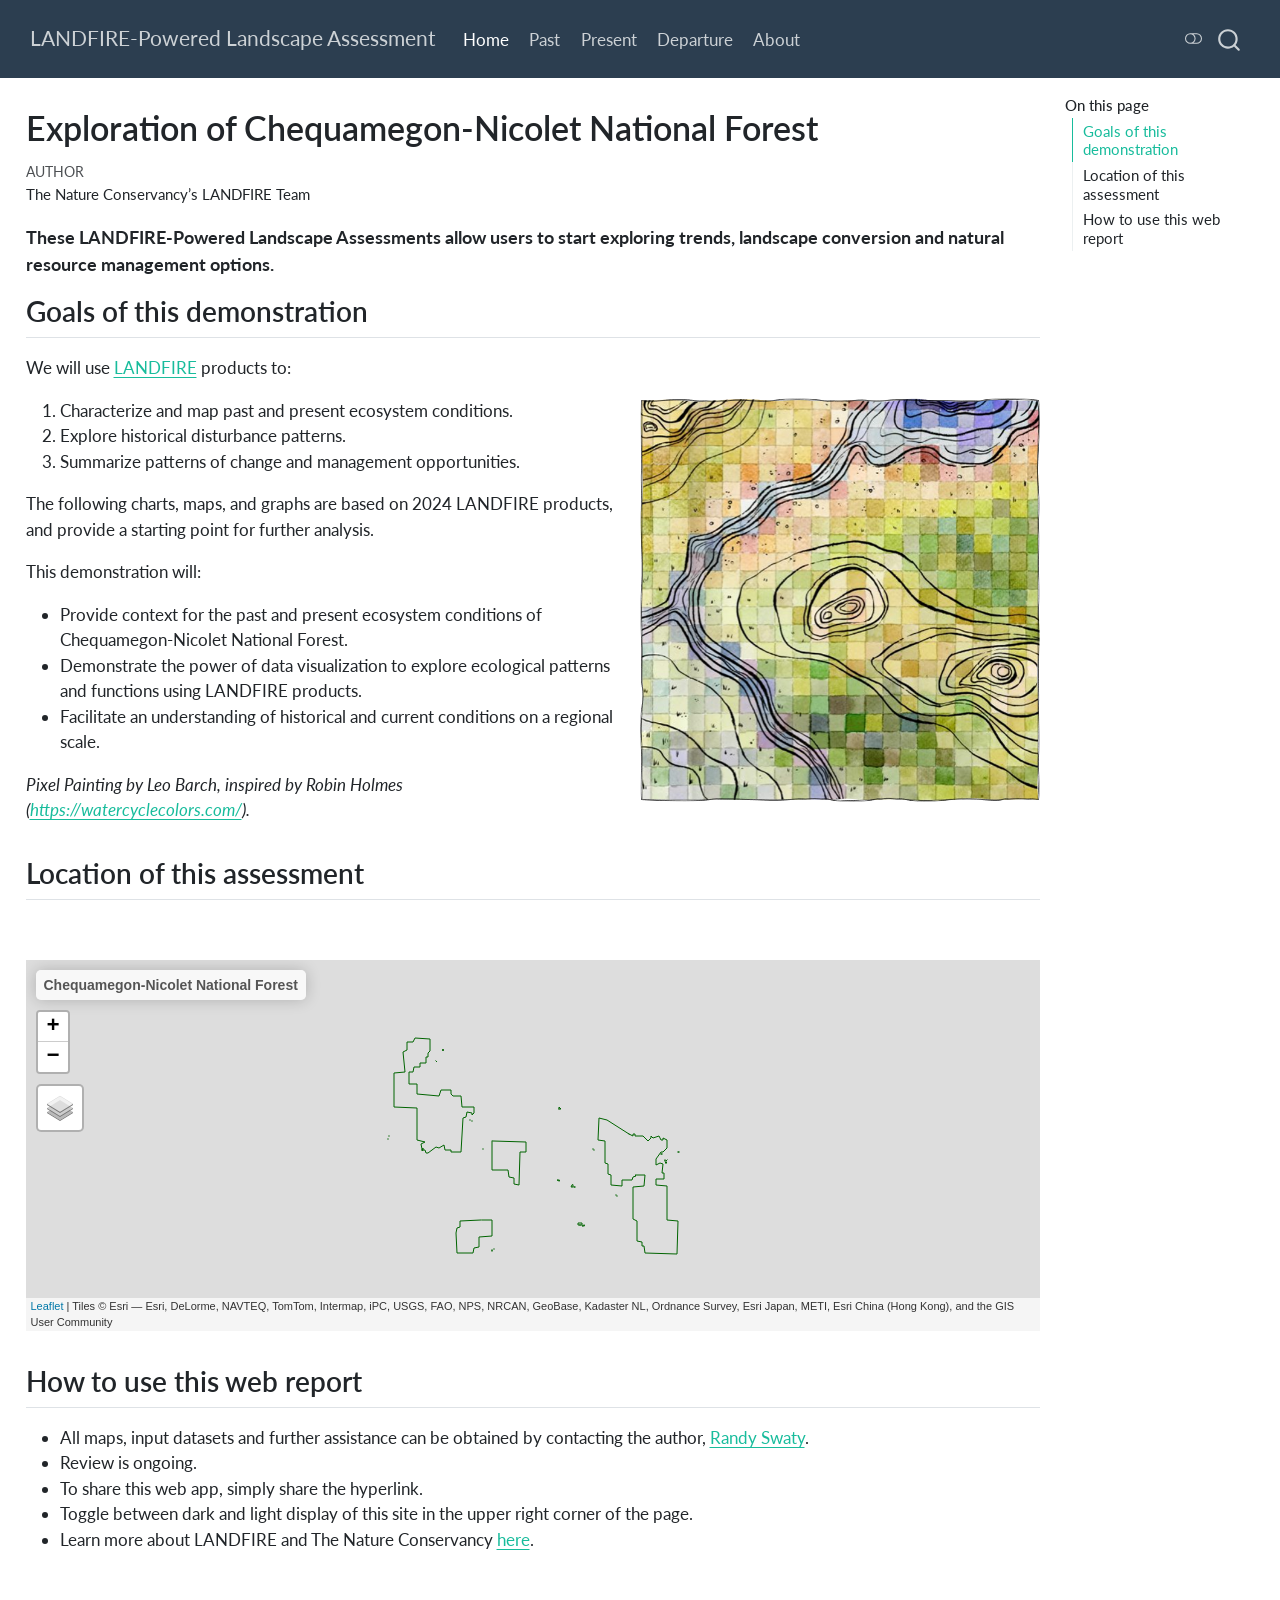
==== docs/index.html @ d0a6fbc5 "initial build" ====
<!DOCTYPE html>
<html xmlns="http://www.w3.org/1999/xhtml" lang="en" xml:lang="en"><head>

<meta charset="utf-8">
<meta name="generator" content="quarto-1.7.32">

<meta name="viewport" content="width=device-width, initial-scale=1.0, user-scalable=yes">

<meta name="author" content="The Nature Conservancy’s LANDFIRE Team">

<title>Exploration of Chequamegon-Nicolet National Forest – LANDFIRE-Powered Landscape Assessment</title>
<style>
code{white-space: pre-wrap;}
span.smallcaps{font-variant: small-caps;}
div.columns{display: flex; gap: min(4vw, 1.5em);}
div.column{flex: auto; overflow-x: auto;}
div.hanging-indent{margin-left: 1.5em; text-indent: -1.5em;}
ul.task-list{list-style: none;}
ul.task-list li input[type="checkbox"] {
  width: 0.8em;
  margin: 0 0.8em 0.2em -1em; /* quarto-specific, see https://github.com/quarto-dev/quarto-cli/issues/4556 */ 
  vertical-align: middle;
}
</style>


<script src="site_libs/quarto-nav/quarto-nav.js"></script>
<script src="site_libs/quarto-nav/headroom.min.js"></script>
<script src="site_libs/clipboard/clipboard.min.js"></script>
<script src="site_libs/quarto-search/autocomplete.umd.js"></script>
<script src="site_libs/quarto-search/fuse.min.js"></script>
<script src="site_libs/quarto-search/quarto-search.js"></script>
<meta name="quarto:offset" content="./">
<script src="site_libs/quarto-html/quarto.js" type="module"></script>
<script src="site_libs/quarto-html/tabsets/tabsets.js" type="module"></script>
<script src="site_libs/quarto-html/popper.min.js"></script>
<script src="site_libs/quarto-html/tippy.umd.min.js"></script>
<script src="site_libs/quarto-html/anchor.min.js"></script>
<link href="site_libs/quarto-html/tippy.css" rel="stylesheet">
<link href="site_libs/quarto-html/quarto-syntax-highlighting-37eea08aefeeee20ff55810ff984fec1.css" rel="stylesheet" class="quarto-color-scheme" id="quarto-text-highlighting-styles">
<link href="site_libs/quarto-html/quarto-syntax-highlighting-dark-2fef5ea3f8957b3e4ecc936fc74692ca.css" rel="stylesheet" class="quarto-color-scheme quarto-color-alternate" id="quarto-text-highlighting-styles">
<link href="site_libs/quarto-html/quarto-syntax-highlighting-37eea08aefeeee20ff55810ff984fec1.css" rel="stylesheet" class="quarto-color-scheme-extra" id="quarto-text-highlighting-styles">
<script src="site_libs/bootstrap/bootstrap.min.js"></script>
<link href="site_libs/bootstrap/bootstrap-icons.css" rel="stylesheet">
<link href="site_libs/bootstrap/bootstrap-c4d2339df113eaf835cd8b28900fe06c.min.css" rel="stylesheet" append-hash="true" class="quarto-color-scheme" id="quarto-bootstrap" data-mode="light">
<link href="site_libs/bootstrap/bootstrap-dark-bf88725f8139ee0c18767b4ad892db60.min.css" rel="stylesheet" append-hash="true" class="quarto-color-scheme quarto-color-alternate" id="quarto-bootstrap" data-mode="dark">
<link href="site_libs/bootstrap/bootstrap-c4d2339df113eaf835cd8b28900fe06c.min.css" rel="stylesheet" append-hash="true" class="quarto-color-scheme-extra" id="quarto-bootstrap" data-mode="light">
<script id="quarto-search-options" type="application/json">{
  "location": "navbar",
  "copy-button": false,
  "collapse-after": 3,
  "panel-placement": "end",
  "type": "overlay",
  "limit": 50,
  "keyboard-shortcut": [
    "f",
    "/",
    "s"
  ],
  "show-item-context": false,
  "language": {
    "search-no-results-text": "No results",
    "search-matching-documents-text": "matching documents",
    "search-copy-link-title": "Copy link to search",
    "search-hide-matches-text": "Hide additional matches",
    "search-more-match-text": "more match in this document",
    "search-more-matches-text": "more matches in this document",
    "search-clear-button-title": "Clear",
    "search-text-placeholder": "",
    "search-detached-cancel-button-title": "Cancel",
    "search-submit-button-title": "Submit",
    "search-label": "Search"
  }
}</script>
<link href="site_libs/htmltools-fill-0.5.9/fill.css" rel="stylesheet">
<script src="site_libs/htmlwidgets-1.6.4/htmlwidgets.js"></script>
<script src="site_libs/jquery-3.6.0/jquery-3.6.0.min.js"></script>
<link href="site_libs/leaflet-1.3.1/leaflet.css" rel="stylesheet">
<script src="site_libs/leaflet-1.3.1/leaflet.js"></script>
<link href="site_libs/leafletfix-1.0.0/leafletfix.css" rel="stylesheet">
<script src="site_libs/proj4-2.6.2/proj4.min.js"></script>
<script src="site_libs/Proj4Leaflet-1.0.1/proj4leaflet.js"></script>
<link href="site_libs/rstudio_leaflet-1.3.1/rstudio_leaflet.css" rel="stylesheet">
<script src="site_libs/leaflet-binding-2.2.3/leaflet.js"></script>
<script src="site_libs/leaflet-providers-2.0.0/leaflet-providers_2.0.0.js"></script>
<script src="site_libs/leaflet-providers-plugin-2.2.3/leaflet-providers-plugin.js"></script>


<link rel="stylesheet" href="styles-darkly.css">
<link rel="stylesheet" href="styles-flatly.css">
</head>

<body class="nav-fixed quarto-light"><script id="quarto-html-before-body" type="application/javascript">
    const toggleBodyColorMode = (bsSheetEl) => {
      const mode = bsSheetEl.getAttribute("data-mode");
      const bodyEl = window.document.querySelector("body");
      if (mode === "dark") {
        bodyEl.classList.add("quarto-dark");
        bodyEl.classList.remove("quarto-light");
      } else {
        bodyEl.classList.add("quarto-light");
        bodyEl.classList.remove("quarto-dark");
      }
    }
    const toggleBodyColorPrimary = () => {
      const bsSheetEl = window.document.querySelector("link#quarto-bootstrap:not([rel=disabled-stylesheet])");
      if (bsSheetEl) {
        toggleBodyColorMode(bsSheetEl);
      }
    }
    const setColorSchemeToggle = (alternate) => {
      const toggles = window.document.querySelectorAll('.quarto-color-scheme-toggle');
      for (let i=0; i < toggles.length; i++) {
        const toggle = toggles[i];
        if (toggle) {
          if (alternate) {
            toggle.classList.add("alternate");
          } else {
            toggle.classList.remove("alternate");
          }
        }
      }
    };
    const toggleColorMode = (alternate) => {
      // Switch the stylesheets
      const primaryStylesheets = window.document.querySelectorAll('link.quarto-color-scheme:not(.quarto-color-alternate)');
      const alternateStylesheets = window.document.querySelectorAll('link.quarto-color-scheme.quarto-color-alternate');
      manageTransitions('#quarto-margin-sidebar .nav-link', false);
      if (alternate) {
        // note: dark is layered on light, we don't disable primary!
        enableStylesheet(alternateStylesheets);
        for (const sheetNode of alternateStylesheets) {
          if (sheetNode.id === "quarto-bootstrap") {
            toggleBodyColorMode(sheetNode);
          }
        }
      } else {
        disableStylesheet(alternateStylesheets);
        enableStylesheet(primaryStylesheets)
        toggleBodyColorPrimary();
      }
      manageTransitions('#quarto-margin-sidebar .nav-link', true);
      // Switch the toggles
      setColorSchemeToggle(alternate)
      // Hack to workaround the fact that safari doesn't
      // properly recolor the scrollbar when toggling (#1455)
      if (navigator.userAgent.indexOf('Safari') > 0 && navigator.userAgent.indexOf('Chrome') == -1) {
        manageTransitions("body", false);
        window.scrollTo(0, 1);
        setTimeout(() => {
          window.scrollTo(0, 0);
          manageTransitions("body", true);
        }, 40);
      }
    }
    const disableStylesheet = (stylesheets) => {
      for (let i=0; i < stylesheets.length; i++) {
        const stylesheet = stylesheets[i];
        stylesheet.rel = 'disabled-stylesheet';
      }
    }
    const enableStylesheet = (stylesheets) => {
      for (let i=0; i < stylesheets.length; i++) {
        const stylesheet = stylesheets[i];
        if(stylesheet.rel !== 'stylesheet') { // for Chrome, which will still FOUC without this check
          stylesheet.rel = 'stylesheet';
        }
      }
    }
    const manageTransitions = (selector, allowTransitions) => {
      const els = window.document.querySelectorAll(selector);
      for (let i=0; i < els.length; i++) {
        const el = els[i];
        if (allowTransitions) {
          el.classList.remove('notransition');
        } else {
          el.classList.add('notransition');
        }
      }
    }
    const isFileUrl = () => {
      return window.location.protocol === 'file:';
    }
    const hasAlternateSentinel = () => {
      let styleSentinel = getColorSchemeSentinel();
      if (styleSentinel !== null) {
        return styleSentinel === "alternate";
      } else {
        return false;
      }
    }
    const setStyleSentinel = (alternate) => {
      const value = alternate ? "alternate" : "default";
      if (!isFileUrl()) {
        window.localStorage.setItem("quarto-color-scheme", value);
      } else {
        localAlternateSentinel = value;
      }
    }
    const getColorSchemeSentinel = () => {
      if (!isFileUrl()) {
        const storageValue = window.localStorage.getItem("quarto-color-scheme");
        return storageValue != null ? storageValue : localAlternateSentinel;
      } else {
        return localAlternateSentinel;
      }
    }
    const toggleGiscusIfUsed = (isAlternate, darkModeDefault) => {
      const baseTheme = document.querySelector('#giscus-base-theme')?.value ?? 'light';
      const alternateTheme = document.querySelector('#giscus-alt-theme')?.value ?? 'dark';
      let newTheme = '';
      if(authorPrefersDark) {
        newTheme = isAlternate ? baseTheme : alternateTheme;
      } else {
        newTheme = isAlternate ? alternateTheme : baseTheme;
      }
      const changeGiscusTheme = () => {
        // From: https://github.com/giscus/giscus/issues/336
        const sendMessage = (message) => {
          const iframe = document.querySelector('iframe.giscus-frame');
          if (!iframe) return;
          iframe.contentWindow.postMessage({ giscus: message }, 'https://giscus.app');
        }
        sendMessage({
          setConfig: {
            theme: newTheme
          }
        });
      }
      const isGiscussLoaded = window.document.querySelector('iframe.giscus-frame') !== null;
      if (isGiscussLoaded) {
        changeGiscusTheme();
      }
    };
    const authorPrefersDark = false;
    const darkModeDefault = authorPrefersDark;
      document.querySelector('link#quarto-text-highlighting-styles.quarto-color-scheme-extra').rel = 'disabled-stylesheet';
      document.querySelector('link#quarto-bootstrap.quarto-color-scheme-extra').rel = 'disabled-stylesheet';
    let localAlternateSentinel = darkModeDefault ? 'alternate' : 'default';
    // Dark / light mode switch
    window.quartoToggleColorScheme = () => {
      // Read the current dark / light value
      let toAlternate = !hasAlternateSentinel();
      toggleColorMode(toAlternate);
      setStyleSentinel(toAlternate);
      toggleGiscusIfUsed(toAlternate, darkModeDefault);
      window.dispatchEvent(new Event('resize'));
    };
    // Switch to dark mode if need be
    if (hasAlternateSentinel()) {
      toggleColorMode(true);
    } else {
      toggleColorMode(false);
    }
  </script>

<div id="quarto-search-results"></div>
  <header id="quarto-header" class="headroom fixed-top">
    <nav class="navbar navbar-expand-lg " data-bs-theme="dark">
      <div class="navbar-container container-fluid">
      <div class="navbar-brand-container mx-auto">
    <a class="navbar-brand" href="./index.html">
    <span class="navbar-title">LANDFIRE-Powered Landscape Assessment</span>
    </a>
  </div>
            <div id="quarto-search" class="" title="Search"></div>
          <button class="navbar-toggler" type="button" data-bs-toggle="collapse" data-bs-target="#navbarCollapse" aria-controls="navbarCollapse" role="menu" aria-expanded="false" aria-label="Toggle navigation" onclick="if (window.quartoToggleHeadroom) { window.quartoToggleHeadroom(); }">
  <span class="navbar-toggler-icon"></span>
</button>
          <div class="collapse navbar-collapse" id="navbarCollapse">
            <ul class="navbar-nav navbar-nav-scroll me-auto">
  <li class="nav-item">
    <a class="nav-link active" href="./index.html" aria-current="page"> 
<span class="menu-text">Home</span></a>
  </li>  
  <li class="nav-item">
    <a class="nav-link" href="./past.html"> 
<span class="menu-text">Past</span></a>
  </li>  
  <li class="nav-item">
    <a class="nav-link" href="./present.html"> 
<span class="menu-text">Present</span></a>
  </li>  
  <li class="nav-item">
    <a class="nav-link" href="./departure.html"> 
<span class="menu-text">Departure</span></a>
  </li>  
  <li class="nav-item">
    <a class="nav-link" href="./about.html"> 
<span class="menu-text">About</span></a>
  </li>  
</ul>
          </div> <!-- /navcollapse -->
            <div class="quarto-navbar-tools">
  <a href="" class="quarto-color-scheme-toggle quarto-navigation-tool  px-1" onclick="window.quartoToggleColorScheme(); return false;" title="Toggle dark mode"><i class="bi"></i></a>
</div>
      </div> <!-- /container-fluid -->
    </nav>
</header>
<!-- content -->
<div id="quarto-content" class="quarto-container page-columns page-rows-contents page-layout-full page-navbar">
<!-- sidebar -->
<!-- margin-sidebar -->
    <div id="quarto-margin-sidebar" class="sidebar margin-sidebar">
        <nav id="TOC" role="doc-toc" class="toc-active">
    <h2 id="toc-title">On this page</h2>
   
  <ul>
  <li><a href="#goals-of-this-demonstration" id="toc-goals-of-this-demonstration" class="nav-link active" data-scroll-target="#goals-of-this-demonstration">Goals of this demonstration</a></li>
  <li><a href="#location-of-this-assessment" id="toc-location-of-this-assessment" class="nav-link" data-scroll-target="#location-of-this-assessment">Location of this assessment</a></li>
  <li><a href="#how-to-use-this-web-report" id="toc-how-to-use-this-web-report" class="nav-link" data-scroll-target="#how-to-use-this-web-report">How to use this web report</a></li>
  </ul>
</nav>
    </div>
<!-- main -->
<main class="content column-page-left" id="quarto-document-content">


<header id="title-block-header" class="quarto-title-block default">
<div class="quarto-title">
<h1 class="title">Exploration of Chequamegon-Nicolet National Forest</h1>
</div>



<div class="quarto-title-meta column-page-left">

    <div>
    <div class="quarto-title-meta-heading">Author</div>
    <div class="quarto-title-meta-contents">
             <p>The Nature Conservancy’s LANDFIRE Team </p>
          </div>
  </div>
    
  
    
  </div>
  


</header>


<p><font size="4"> <strong>These LANDFIRE-Powered Landscape Assessments allow users to start exploring trends, landscape conversion and natural resource management options. </strong></font></p><font size="4">
</font><p><font size="4"></font></p>
<section id="goals-of-this-demonstration" class="level2">
<h2 class="anchored" data-anchor-id="goals-of-this-demonstration">Goals of this demonstration</h2>
<p>We will use <a href="https://landfire.gov/" target="blank">LANDFIRE</a> products to:</p>
<p><img src="assets/pixel_painting.png" class="img-fluid" style="float:right; margin-left:25px; margin-bottom:15px;" alt="Artistic rendering of a pixel-based landscape.  By Leo Barch." width="400"></p>
<ol type="1">
<li>Characterize and map past and present ecosystem conditions.</li>
<li>Explore historical disturbance patterns.</li>
<li>Summarize patterns of change and management opportunities.</li>
</ol>
<p>The following charts, maps, and graphs are based on 2024 LANDFIRE products, and provide a starting point for further analysis.</p>
<p>This demonstration will:</p>
<ul>
<li>Provide context for the past and present ecosystem conditions of Chequamegon-Nicolet National Forest.</li>
<li>Demonstrate the power of data visualization to explore ecological patterns and functions using LANDFIRE products.</li>
<li>Facilitate an understanding of historical and current conditions on a regional scale.</li>
</ul>
<p><em>Pixel Painting by Leo Barch, inspired by Robin Holmes (<a href="https://watercyclecolors.com/">https://watercyclecolors.com/</a>).</em></p>
</section>
<section id="location-of-this-assessment" class="level2">
<h2 class="anchored" data-anchor-id="location-of-this-assessment">Location of this assessment</h2>
<p><br></p>
<div class="cell">
<div class="cell-output-display">
<div class="leaflet html-widget html-fill-item" id="htmlwidget-aca07611d978d8d6c911" style="width:100%;height:371px;"></div>
<script type="application/json" data-for="htmlwidget-aca07611d978d8d6c911">{"x":{"options":{"crs":{"crsClass":"L.CRS.EPSG3857","code":null,"proj4def":null,"projectedBounds":null,"options":{}},"attributionControl":true},"calls":[{"method":"createMapPane","args":["tmap401",401]},{"method":"addLayersControl","args":[[],"shp",{"collapsed":true,"autoZIndex":true,"position":"topleft"}]},{"method":"addProviderTiles","args":["Esri.WorldTopoMap",null,"Esri.WorldTopoMap",{"minZoom":0,"maxZoom":18,"maxNativeZoom":17,"tileSize":256,"subdomains":"abc","errorTileUrl":"","tms":false,"noWrap":false,"zoomOffset":0,"zoomReverse":false,"opacity":1,"zIndex":1,"detectRetina":false,"pane":"tilePane"}]},{"method":"addPolygons","args":[[[[{"lng":[-90.34888733999998,-90.34866663999998,-90.34886684999998,-90.34918967999999,-90.34990123,-90.34936893999998,-90.34888733999998],"lat":[45.13928327000001,45.13897959000006,45.13890443000005,45.13878316000003,45.13979317999998,45.13994600999994,45.13928327000001]}],[{"lng":[-90.33397975999998,-90.33392331,-90.33259432,-90.33263261000002,-90.33397975999998],"lat":[45.15404412999997,45.15447790000004,45.15457085999995,45.15413835,45.15404412999997]}],[{"lng":[-90.46213220999999,-90.45703021000003,-90.45192821000001,-90.44686036000003,-90.44179243000002,-90.43672450000003,-90.43165664999998,-90.42845557999999,-90.42333048,-90.41820546000002,-90.41308026000002,-90.40795515000002,-90.40283004000003,-90.39770465999999,-90.39257928000001,-90.38748672000004,-90.38512378000003,-90.38239414999998,-90.37730159,-90.3722199,-90.37220902000001,-90.36711645999998,-90.36202388999999,-90.35693132,-90.35183867000001,-90.35171344000003,-90.35159441000002,-90.35147978999998,-90.35147690999997,-90.35136526000002,-90.35136633000003,-90.35138269999999,-90.35140005,-90.35140014000001,-90.35140373000002,-90.35142387000002,-90.35199438000001,-90.35230848999998,-90.35276131000001,-90.35275916000001,-90.35273740000002,-90.35273721999999,-90.35273704000002,-90.35271734999998,-90.35267329999999,-90.35262934000002,-90.35258528999998,-90.35250681000004,-90.35248405999999,-90.35232638000004,-90.35206746,-90.35211277000002,-90.35214288999998,-90.35214559000002,-90.35215799000002,-90.35212904999997,-90.35211717999999,-90.35209641,-90.35203203999998,-90.35199096000002,-90.35196759000002,-90.35192866,-90.35196588000002,-90.35196991999999,-90.35197397000002,-90.35200632999999,-90.35200750000001,-90.35200875999999,-90.35226839000001,-90.35260793999998,-90.35294750000003,-90.35328695999999,-90.35369915000001,-90.35404158,-90.35407026000001,-90.35444136000001,-90.35481247000001,-90.35439838999997,-90.3539844,-90.35357040999997,-90.35315651000002,-90.35320209000002,-90.35324766999999,-90.35327211999999,-90.35329360999998,-90.35858414,-90.36387474999999,-90.36675181999999,-90.36695464000002,-90.36704642000001,-90.36711070000001,-90.36899474000001,-90.36941007000001,-90.37380438999998,-90.37393249000002,-90.37402986000001,-90.37514390000001,-90.37909644000001,-90.38034848000001,-90.38347636999998,-90.38354038,-90.38360447000002,-90.38415134000002,-90.38421534999998,-90.38498633,-90.38522383999998,-90.38524325999998,-90.38526267999998,-90.38777799000002,-90.38928012999997,-90.38928148000002,-90.39402667000002,-90.39442349000001,-90.39932196000001,-90.40353117000001,-90.40444078000002,-90.40459756000001,-90.40962495000002,-90.41480903000001,-90.41542637999999,-90.41563450000001,-90.41958389000001,-90.42047803999999,-90.42435875000001,-90.42839850000001,-90.42865389999997,-90.42890940000001,-90.42913361000001,-90.43257804000001,-90.43769738999998,-90.44243360000002,-90.4425617,-90.44268872999999,-90.44281683999998,-90.44622621000002,-90.44793620000002,-90.45148329,-90.45165832999999,-90.45284077999997,-90.45794547999998,-90.46306412000001,-90.46657830999999,-90.46818274999998,-90.47049184000002,-90.47225782999999,-90.47269043,-90.47281817999999,-90.47294592999998,-90.47307017000003,-90.47321913000002,-90.47334724000001,-90.47439573999999,-90.47441515999998,-90.47443457999998,-90.47830783000001,-90.48339652999999,-90.48427314999998,-90.48556482999999,-90.48569293999998,-90.48741147,-90.48753948000001,-90.48848522999998,-90.49125459999999,-90.49138270999998,-90.49351379000001,-90.49357393000003,-90.49357572999998,-90.49364638999998,-90.49371875999998,-90.49379112999998,-90.49384615000002,-90.49386349999997,-90.49395313000002,-90.49404276000001,-90.49413229999999,-90.49414435,-90.49422184000004,-90.49428719999997,-90.49432657,-90.49435120999999,-90.49436666999998,-90.49443319,-90.49450359000002,-90.49444677000002,-90.49437647000002,-90.49430608,-90.49423567999997,-90.49423639999998,-90.49433296000001,-90.49443014000002,-90.49452740999999,-90.49462459,-90.49458441000002,-90.49454422000002,-90.49450403999998,-90.49446384999999,-90.49957555999998,-90.50013969000003,-90.50462551999999,-90.50973722999998,-90.51484904,-90.5196416,-90.51983883999998,-90.52026505999999,-90.52060740000002,-90.52201468999999,-90.52275888999998,-90.52497267000001,-90.52603034999998,-90.52753959,-90.53010659,-90.53521876000002,-90.54033038,-90.54544191999997,-90.55055363000002,-90.55660345000001,-90.55656497000001,-90.55651147999998,-90.55654959999998,-90.55660354000003,-90.5566048,-90.55665775,-90.55671079000001,-90.55676374000001,-90.55681669000001,-90.55685805000002,-90.55689993999999,-90.55689211999999,-90.55690730999999,-90.55693806000001,-90.55692268000001,-90.56203125000003,-90.56722945000001,-90.56759561000001,-90.57240553000003,-90.57751409999997,-90.58262553999998,-90.58773708000003,-90.59284860999998,-90.59796015000001,-90.60290329999998,-90.60784654000003,-90.61295502000002,-90.61806350000001,-90.62317206,-90.62513583999998,-90.62809427000002,-90.63320291999997,-90.63831157999999,-90.64334975999998,-90.64838784000001,-90.65349658999997,-90.65860534000001,-90.65867716999998,-90.65874235000001,-90.66343719000002,-90.66372451000001,-90.66414318,-90.66883325999999,-90.67394201000002,-90.67841076000002,-90.68001322999999,-90.68512197000001,-90.69023071999999,-90.69533955999998,-90.69872762,-90.70029889,-90.70538274,-90.71049147999997,-90.71560032000002,-90.71909770000002,-90.72057781000001,-90.72568665,-90.73079548999999,-90.73590432999998,-90.73935325000002,-90.73975474000002,-90.74013538000003,-90.74103896000003,-90.74103824000002,-90.74102484999997,-90.74101595000002,-90.74100642000002,-90.74098062000002,-90.74095482000001,-90.74092074999999,-90.74088657999999,-90.74085242000001,-90.74081817000003,-90.74073420000003,-90.74068044000001,-90.74063486,-90.74058918999998,-90.74055090000002,-90.74051250999997,-90.74048985000002,-90.74049731999997,-90.74048976,-90.74042143999998,-90.74039077999998,-90.74036408000001,-90.74033729000001,-90.74030682,-90.74044778000001,-90.74058874000004,-90.74072970999998,-90.74084801999999,-90.74083281999998,-90.74081754000002,-90.74078337999998,-90.74074922,-90.74094547,-90.74114180999999,-90.74133814999999,-90.74153458000001,-90.74157467999999,-90.74161396,-90.74161486000003,-90.74165496000001,-90.74169477999999,-90.74169504999998,-90.74168714000001,-90.74167662000002,-90.74164327,-90.74161908999997,-90.74161135999998,-90.74161792000001,-90.74190461000001,-90.7421913,-90.74212738000001,-90.74206435999997,-90.74200134,-90.74192492999998,-90.74159679000002,-90.74126866,-90.74096281999999,-90.74072009000002,-90.74080414000004,-90.7408393,-90.74091121999999,-90.74093126000002,-90.74097954000001,-90.74096164999997,-90.74088838,-90.74082734000001,-90.74076630000002,-90.74079318000003,-90.74082005999999,-90.73562626,-90.73043238000002,-90.72522393999998,-90.72001548999998,-90.71490045000002,-90.70978531999998,-90.70466219000002,-90.69953906000001,-90.69931269,-90.69908622999998,-90.69884386000001,-90.69860139999997,-90.69841072000003,-90.69835166000001,-90.69820457999998,-90.6982089,-90.69822723999999,-90.69834059999999,-90.69834257999997,-90.69834455,-90.69835282999998,-90.69835776999997,-90.69835975000002,-90.69836414999997,-90.69836433,-90.69836450999998,-90.69840883000001,-90.69845989999999,-90.69864185,-90.69882381000002,-90.69889223000003,-90.69889284999999,-90.69889347999998,-90.69892386999999,-90.69902384,-90.69912381,-90.69915168,-90.69921271999999,-90.69410118000002,-90.68898965000001,-90.68387811999997,-90.67910065000001,-90.67876667000002,-90.67370063,-90.66856896000002,-90.66343737,-90.65830570000003,-90.65318077000002,-90.64805584,-90.64293082,-90.63780588999998,-90.63263133999999,-90.62745679000001,-90.62228232000001,-90.62108773,-90.62095935000002,-90.62083097999999,-90.61710777000002,-90.61196962000002,-90.60683147999998,-90.60466461999999,-90.60448958000001,-90.60431446000001,-90.60169332999999,-90.59655509999999,-90.59139950999997,-90.58624401999998,-90.58108843000004,-90.57593293999997,-90.57078904000002,-90.56564522999997,-90.56050133000002,-90.55535752999998,-90.55022585,-90.54444240999999,-90.53931082999998,-90.53417915,-90.53400088000001,-90.52904083,-90.52403097000001,-90.52390258999998,-90.51876435999998,-90.51362604000002,-90.51291070000002,-90.50853742999999,-90.50398831000001,-90.50363193999999,-90.50344873,-90.49836003000001,-90.49327133000003,-90.48803752999999,-90.48280373,-90.47756993000002,-90.47233621999999,-90.46723422000002,-90.46213220999999],"lat":[45.37683574999994,45.37684816,45.37686029000002,45.37689095000005,45.37692141999996,45.37695172000006,45.37698165999998,45.37709537999998,45.37727725000005,45.37745893999998,45.37764035000004,45.37782149999998,45.37800246999996,45.37818074000005,45.37835883999995,45.37849206999993,45.37855383000002,45.37862511999999,45.37875789999996,45.37889014,45.37889041,45.37904306000004,45.37919534999996,45.37934755999997,45.37949940000006,45.37569671999997,45.37208111999998,45.36845761000004,45.36836653999998,45.36483410000005,45.36463039000003,45.36156561000002,45.35829711000002,45.35827741999994,45.35759786999999,45.35751371999996,45.3551249,45.35380984000002,45.35191349000002,45.35173252000001,45.34992517000003,45.34991142000001,45.34989775000007,45.34825446999997,45.34459554,45.34093651999999,45.33727750000006,45.33616642999998,45.33584369,45.33361075000003,45.32994390999997,45.32626727000002,45.32382352000002,45.32360317000003,45.32259071999994,45.32088720000008,45.3201906599999,45.31897431,45.31519257999999,45.31277929999998,45.31141093000005,45.30772845000001,45.30730906999997,45.30726394000001,45.30721871999999,45.30685417000002,45.30684050999994,45.30682684000001,45.30390168000005,45.30007490000001,45.29624813000001,45.29242136000002,45.28841676000005,45.28508892999999,45.28480960999999,45.28120238,45.27759522999999,45.2742033,45.27081137999998,45.26741944999998,45.26402751999998,45.26039870999997,45.25676988999998,45.25315321999994,45.24997022000002,45.24997013000002,45.24996977000002,45.24996941,45.24996940999996,45.24996940999996,45.24996940999996,45.24996914000005,45.24996905000005,45.24996824000002,45.24996824000002,45.24996824000002,45.24924670000004,45.24919258000004,45.24917540999998,45.24913235000006,45.24913144999995,45.24913063999995,45.24912309000004,45.24912218999998,45.24912191999996,45.24912282000005,45.24912291,45.24912299999995,45.24913325000001,45.24915752000004,45.24913927000004,45.24908586999998,45.24908138000001,45.24900874000004,45.24894607999999,45.24893250000002,45.24892224999997,45.24859330999999,45.24825385000003,45.24822057999996,45.24820935000001,45.24799673,45.24794855000002,45.24773943999996,45.24752160999996,45.24750786000002,45.2474941,45.24748197000002,45.24729614,45.24724679000003,45.24720094000006,45.24719968000004,45.24719842000005,45.24719716000001,45.24716407999998,45.24714735999998,45.24711274999995,45.24711660999998,45.24710258999999,45.24718053000002,45.24726234000001,45.24731834999998,45.24734396999998,45.24738065000005,45.24740878999999,45.24743252000003,45.24743953000004,45.24744655,45.24745338000003,45.24746156000002,45.24746128999996,45.24745931000002,45.24745922,45.24745922,45.24745158000001,45.24744141999997,45.24743962000004,45.24743808999997,45.24743675,45.24743324000003,45.24743602999999,45.24743098999996,45.24742523999998,45.24742496999995,45.24742047000002,45.24742028999997,45.24732985999994,45.24382573000003,45.24023108000002,45.23663651999998,45.23390563000002,45.23304187000006,45.22945323999999,45.22586460999995,45.22227607,45.22179249999996,45.21868745,45.21505674000002,45.21318952,45.21202091000001,45.21142603999998,45.20779534,45.20416473000002,45.20124496,45.19762837000002,45.19401169000003,45.19039502,45.19036805,45.18681330999998,45.18323159999992,45.17964990000004,45.17606810000002,45.17244846000002,45.16882890999999,45.16520926000003,45.16158961999993,45.16164508999999,45.16165119999998,45.16169723,45.16174945999999,45.16180142000004,45.16180187000001,45.16180195999999,45.16180033999999,45.16179909,45.16179378000002,45.16179098999994,45.16178263000002,45.16177867999998,45.16177292,45.16176320999998,45.16174353000004,45.16180429999999,45.16186489000001,45.16192521,45.16199633000005,45.15843080000003,45.15478832000001,45.15116139999996,45.14755963999998,45.14747477999997,45.14385531000003,45.14023576,45.13661630000006,45.13299674,45.12937979999994,45.12572051000006,45.12497316999998,45.1245999,45.12216558999998,45.11859593000003,45.11860482999991,45.11861355000004,45.11861688,45.11862325999996,45.11862982000002,45.11868528999995,45.11874048999999,45.11879560000003,45.11885035000002,45.11887903000003,45.11890752999996,45.11893665000002,45.11896560000003,45.11894528000003,45.11893745999997,45.11893934999996,45.11894241000001,45.11894528000003,45.11894331,45.11894105999997,45.11893853999992,45.11893583999996,45.11892074000004,45.11890708000001,45.11894392999999,45.11894617999998,45.11894708000002,45.1189567,45.11896695,45.11897576,45.11898132999999,45.11899293000001,45.11900426000001,45.11901540999999,45.11902259999999,45.11901379000003,45.11903078,45.11904767999995,45.11903779,45.11903095999995,45.11903796999999,45.11904560999999,45.11905298000003,45.11906008999999,45.11906485,45.11906736999997,45.11906987999998,45.11907573000001,45.11923989,45.12269303000001,45.12497154999999,45.12630558000001,45.12992287999993,45.13354018999999,45.13713582999996,45.14073138,45.14432702000005,45.14792266,45.15147676999997,45.15518892000001,45.15883606999998,45.16248321999999,45.16609674999997,45.16971029000004,45.17307649999997,45.17322969000003,45.17344105000002,45.17709898999998,45.18072617999999,45.18430618000003,45.18788609,45.19167078999997,45.19528674999999,45.19890278999996,45.20251875000002,45.20555342,45.20925289000002,45.21295235999992,45.21650736999997,45.22006247000001,45.22374135,45.22742023999999,45.23109912999999,45.23477802,45.23835595000003,45.24186088000001,45.24193378999995,45.24551172,45.24906249999996,45.24908955999999,45.24997157000004,45.25061839999995,45.25266075000003,45.25414239000005,45.25624865000002,45.25630942999999,45.25987629999999,45.26344325999999,45.26706012000002,45.27062365999996,45.27418720999998,45.27784479000003,45.28145679,45.28506888999998,45.28867962999993,45.29154356999999,45.29388555999995,45.29508455999999,45.29753325000004,45.29864936000003,45.30133322999995,45.30220894999999,45.30577806999993,45.30934367999998,45.31290920999992,45.31652831000005,45.32014742,45.32017483999997,45.32020198999999,45.32022904999996,45.32025575000007,45.32015640999995,45.32005679999995,45.31995773000006,45.31985838999999,45.32345923999997,45.32706001000004,45.33066885999997,45.33427763,45.33678070999999,45.33788306999998,45.34062914999993,45.34148140999999,45.34508586000001,45.34823010999997,45.34828495000002,45.34833978999999,45.34856463000003,45.34870189999996,45.34883899999998,45.34914826000001,45.34916192,45.34917567999995,45.35230221999999,45.35590261999996,45.35950806000005,45.36311340999999,45.36558674000005,45.36560931000005,45.36563195999994,45.36672972999999,45.37034614,45.37396245999997,45.37497022999992,45.37787436000001,45.37787814000005,45.37788165000003,45.37788488,45.37788775999999,45.37788793999996,45.37784605000002,45.37780342999996,45.37776064000002,45.37771748999999,45.37771802999998,45.37771830000004,45.37771830000003,45.37771811999999,45.37764467000002,45.37757095000006,45.37749704999997,45.37747996999997,45.37747809,45.37747629,45.37742288999998,45.37747187999997,45.37752069999999,45.37754119,45.37754281000003,45.37754451999999,45.37756923999996,45.37761751999997,45.37756852000003,45.37751917000008,45.37746972000007,45.37741991999997,45.37739160000002,45.37736301,45.37733415999998,45.37730512000006,45.37728885000001,45.37727023999994,45.37725350999997,45.37723651999999,45.37723661,45.37723679,45.37723687999998,45.37723687999999,45.37723661000002,45.37723624999998,45.37723455000005,45.37722421000001,45.37721332999999,45.37721252000001,45.37721206999998,45.37719965999994,45.37718689999998,45.37709313000002,45.3769991,45.37690488,45.37681040000001,45.37682316000006,45.37683574999994]}],[{"lng":[-90.34194041000001,-90.33678977000001,-90.33163922000001,-90.32642052,-90.32091694000002,-90.31569959000001,-90.31048214999998,-90.30609385999998,-90.30530013999999,-90.30426440000002,-90.30327217000001,-90.30302089999998,-90.30240301999999,-90.30204613000001,-90.30096085000002,-90.29577387,-90.29371056999997,-90.29314825,-90.29048612999998,-90.28572126000002,-90.28095639999998,-90.27578732000001,-90.27418583999997,-90.27412686000002,-90.27406788000002,-90.27061825999999,-90.2705196,-90.26772452,-90.26765962000002,-90.26759471999998,-90.26725490000001,-90.26535415000001,-90.26018876000001,-90.2594282,-90.25941246000002,-90.2593731,-90.25933379999998,-90.25517613,-90.25016355000002,-90.24505977000001,-90.24160669999998,-90.23975709000003,-90.23457113000002,-90.23163294,-90.23159364000003,-90.23155434,-90.22935758,-90.22423434000001,-90.21911110000002,-90.21406797999998,-90.20989419,-90.20902486,-90.20396636999999,-90.20200825000001,-90.19890787999998,-90.19363966999998,-90.18837151999998,-90.18317198,-90.17797245000003,-90.17536111999999,-90.17532181000001,-90.17528246000001,-90.17421209000003,-90.17271586999999,-90.16745924999998,-90.16419373000002,-90.16216027000002,-90.15843259000002,-90.15697341999999,-90.15178662,-90.14659983000001,-90.14123239000003,-90.13586500000002,-90.13568966999998,-90.13066975999999,-90.12909784999999,-90.12545087000001,-90.12516084999999,-90.12043337,-90.12018415,-90.11952269,-90.11939303999998,-90.11926340000002,-90.11521163999998,-90.11490669000001,-90.11002753999998,-90.10514840000002,-90.09984185000002,-90.09453526999999,-90.09429892000003,-90.08912227000002,-90.08394564000002,-90.08055085000001,-90.07980727,-90.07861869999999,-90.07711763999998,-90.07600795000002,-90.07476759999997,-90.07383719000001,-90.07383569000001,-90.07372600000002,-90.07341937000001,-90.06823292000001,-90.06304641999999,-90.05785993000001,-90.05698302000002,-90.05596453999999,-90.05347307,-90.04886090999999,-90.04424876000002,-90.04395688,-90.04026090999997,-90.03732864,-90.03704699000002,-90.03505930000001,-90.03150006999999,-90.02986585999997,-90.02467944,-90.01935521000001,-90.01403105999998,-90.01124370999997,-90.00873117999998,-90.00335426999999,-90.00015804999998,-89.99868504,-89.99623624999998,-89.99321093999998,-89.99014742000003,-89.98813733999998,-89.98305987999998,-89.98302473000003,-89.98292692000001,-89.98282902,-89.98273111999998,-89.98275790999998,-89.98278470000002,-89.98279224999999,-89.98279530000003,-89.98279547999999,-89.98279583999999,-89.98279980000001,-89.98262791000002,-89.98245610999999,-89.98228422,-89.98214164000001,-89.98213120999998,-89.98211242000002,-89.98211863,-89.98212321,-89.98217328999999,-89.98219010000003,-89.98221221,-89.98223406,-89.98224305000002,-89.98226355000003,-89.98226732000001,-89.98227442000001,-89.98228009000002,-89.98228917,-89.98229500999997,-89.98234094999998,-89.98214236000001,-89.98194386,-89.98185224999997,-89.98174526999998,-89.98154677000002,-89.98152484000002,-89.98152484000002,-89.98151997999997,-89.98151782000002,-89.98151755999999,-89.98151675000003,-89.98149328,-89.98146649,-89.98144007000002,-89.98143969,-89.98636083000002,-89.98666512,-89.98695406000002,-89.98990250999998,-89.99193056000001,-89.99443178000003,-89.99717353,-89.99753043999999,-89.99984788,-90.00245966,-90.00321353999999,-90.00764006999998,-90.01282049000002,-90.01800093999998,-90.02318136000002,-90.02605734000002,-90.02835986999997,-90.03353843999997,-90.03766224999998,-90.03818064000001,-90.03874373999997,-90.04285398000002,-90.04321636999998,-90.04321368000001,-90.04319561,-90.04317754,-90.04316764999999,-90.04316495,-90.04316485999999,-90.04316476999998,-90.04316333000003,-90.04316297000003,-90.04316261000002,-90.04315460999999,-90.04313169,-90.04310876,-90.04308574999999,-90.04312009,-90.04314167000001,-90.04316324000001,-90.04318473000001,-90.04339248999999,-90.04360025,-90.04380792000001,-90.04401559000001,-90.04411078999999,-90.04420607999998,-90.04430129000002,-90.04439649,-90.04457386000001,-90.04475123999998,-90.04492851999998,-90.04510579999999,-90.04515354,-90.04520613000001,-90.04525881000002,-90.0453114,-90.04528461000001,-90.04525782000002,-90.04523094000001,-90.04520415000002,-90.04519058,-90.04517708999998,-90.04516352000002,-90.04514993999999,-90.04512278999999,-90.04512172,-90.04512073000001,-90.04502966000001,-90.04490945999999,-90.04478918000001,-90.04470053,-90.04466897999998,-90.04456739,-90.04440890000001,-90.04435783000002,-90.04424168000003,-90.04411914999997,-90.04399670999999,-90.04389764000001,-90.04379865999999,-90.04366417,-90.04352562999998,-90.04338709000001,-90.04324865000001,-90.04325260000002,-90.04326393000002,-90.04327912000002,-90.04329440999999,-90.04330969,-90.04332497000001,-90.04334017000002,-90.04338575000003,-90.04343132999998,-90.04348095,-90.04353057999998,-90.04358010999999,-90.04362964000001,-90.04365634999999,-90.04368305000003,-90.04370597000002,-90.04370965999999,-90.04371091000002,-90.04371163000002,-90.04372755000003,-90.04373636000003,-90.04368287,-90.04362938000003,-90.04357587999999,-90.04352239000002,-90.04867609000001,-90.05382979000001,-90.05898358000002,-90.06413727,-90.06927388999998,-90.07441041999999,-90.07954703000001,-90.08468355999997,-90.08974754000002,-90.09481151,-90.09987558,-90.10493955999999,-90.10489919000003,-90.10485874,-90.10481819,-90.10479464000002,-90.10480237000002,-90.10483670999997,-90.10485253000002,-90.10486053,-90.10486548,-90.10486610999999,-90.10490772999998,-90.10502092000002,-90.10492328999999,-90.10482555999999,-90.10482664,-90.10482682000003,-90.104827,-90.10482745000002,-90.10482762999999,-90.10482762999999,-90.10482781000002,-90.10483140999997,-90.10483734000002,-90.10484317999999,-90.10484903000003,-90.10485137000001,-90.10485172,-90.10485198999999,-90.1048662,-90.10488336999998,-90.10490054000002,-90.10490432,-90.10490458999999,-90.10490477000002,-90.10491771,-90.10997601999998,-90.11503434000002,-90.12009265000002,-90.12515095999998,-90.12526568,-90.13043268000001,-90.13559967999998,-90.14076668000001,-90.14593378000001,-90.15109403999998,-90.15625439000002,-90.16141464999998,-90.16651036000002,-90.16650847,-90.16650649000002,-90.16650558999999,-90.16650451999999,-90.16650263000002,-90.16653041000001,-90.16653309999998,-90.16653436000001,-90.16656816,-90.16661787999999,-90.16666758999997,-90.16671686000001,-90.16669339999999,-90.16673241000001,-90.16677826,-90.16682401999998,-90.16684945999998,-90.16684973000002,-90.16685009000003,-90.16686987000004,-90.16696632999998,-90.16702935000002,-90.16707241,-90.16716573000002,-90.16725896000003,-90.17028112000003,-90.1725538,-90.17303457999998,-90.17320556999999,-90.17784855000002,-90.18007284999999,-90.18314329999998,-90.18702760999997,-90.18843805,-90.19360379,-90.19570951999998,-90.19855063,-90.19972005,-90.20359393000001,-90.20371395000001,-90.20411292000001,-90.20887726000001,-90.21000083000001,-90.21022126999998,-90.21042741000002,-90.21197953000001,-90.21372988000002,-90.21889239000001,-90.22374626999999,-90.22860023999999,-90.23371133000001,-90.23893748,-90.24407599,-90.24921458,-90.24923643,-90.25015314000001,-90.25330179999997,-90.25838779999999,-90.26347379999999,-90.26763985999997,-90.26815785999997,-90.27318228000001,-90.27798761999998,-90.27811545999998,-90.2782067,-90.27824472999998,-90.27837148999998,-90.28334683000003,-90.28475222999998,-90.28874990999998,-90.28875863000002,-90.29391133000001,-90.29907266999999,-90.30423392,-90.30939517000002,-90.31455273,-90.31971020999998,-90.32486768000001,-90.32565215,-90.32567561000002,-90.32569898999998,-90.33002506000003,-90.33515412999998,-90.34028301000001,-90.34541189999999,-90.35054078000002,-90.35068022000002,-90.35071024000001,-90.35081965000001,-90.35095909,-90.35109851999999,-90.35107569000002,-90.35105635999999,-90.35105483000001,-90.35105293999999,-90.35105284999997,-90.35102992999998,-90.35100709,-90.35101086999998,-90.35101105000001,-90.35101132,-90.35101492000001,-90.35102597000002,-90.35103064999998,-90.35103074000001,-90.35103056000003,-90.35103865000002,-90.35104503000002,-90.35104629,-90.35105428999998,-90.35106948999999,-90.35106094000004,-90.35105240000001,-90.35104376999999,-90.35103227000002,-90.35097130999998,-90.35091045000001,-90.35084949999998,-90.35078855,-90.35080400999999,-90.35081946999998,-90.35083494000003,-90.35085040000001,-90.35100879999999,-90.35116729999999,-90.35132578999998,-90.35135122999998,-90.35148419000001,-90.35144265999998,-90.35140113,-90.3513595,-90.35131788000001,-90.35126430000004,-90.35117753999998,-90.35109069999999,-90.35100277999999,-90.35100241999999,-90.35100215,-90.35099792,-90.35100799000003,-90.35103622000003,-90.35103712,-90.35103810999999,-90.35121781999999,-90.35124244999997,-90.35126951000001,-90.35127040999998,-90.35127131000002,-90.35148688999999,-90.35164880000002,-90.3517387,-90.35180747,-90.35189378000001,-90.35198007999998,-90.35198341,-90.35206755000002,-90.35205424999998,-90.35204093999999,-90.35202764000002,-90.35201441999999,-90.35201432999997,-90.35210244000001,-90.35218407000002,-90.35219045000002,-90.35227854999999,-90.35236665000002,-90.35239057000001,-90.35239308000001,-90.35239317000003,-90.35239325999999,-90.35239479000001,-90.35239604999998,-90.35239668000003,-90.35239524000002,-90.35239109999998,-90.35239093000001,-90.35239074999998,-90.35238391000001,-90.35238355000001,-90.3523831,-90.35235163999999,-90.35219926000002,-90.35205954999998,-90.35205722000001,-90.35205488000003,-90.35204733,-90.35204697,-90.35213973999998,-90.35223072000002,-90.3523217,-90.35229941,-90.35229958999997,-90.35229977,-90.35229986000002,-90.35229994999997,-90.35229994999997,-90.35229994999997,-90.35229994999997,-90.35226174000002,-90.34708889000001,-90.34194041000001],"lat":[45.98177841999998,45.98170542000003,45.98163206999997,45.98157380999998,45.98149478999996,45.98139617,45.98129727999999,45.98143195000004,45.98145631000003,45.98148805000002,45.98151852000001,45.98152616000002,45.98153857,45.98153760999995,45.98153463000001,45.98152025000002,45.98151447999999,45.98151288,45.9814992,45.98150071,45.98150199000004,45.98152721999999,45.98153495999998,45.98153523999998,45.98153552000003,45.98155216,45.98154081000007,45.98154083999999,45.98154083999999,45.98154083999999,45.98154083999999,45.98154083999999,45.98154066000006,45.98154219000003,45.98154226000003,45.98154233999994,45.98154242000003,45.98155071000006,45.98156051000004,45.98157703,45.98162552000002,45.98165148999998,45.98172350999997,45.98176422999999,45.98176476999997,45.98176530999998,45.98179569000003,45.98184682999993,45.98189770999998,45.98190303000003,45.98190732,45.98190816,45.98196218999998,45.98198305000003,45.98201601999997,45.98200370000001,45.98199111999999,45.98197774,45.98196415000003,45.98196328000009,45.98196327,45.98196327,45.98196289999997,45.98196237000006,45.98196038,45.98195962,45.98195914000006,45.98195814000005,45.98195770000004,45.98195606000004,45.98195416999995,45.98194142000003,45.98192845999999,45.98193304999999,45.98195785000005,45.98196553000001,45.98199078999999,45.98199699000003,45.98213610000001,45.98214342999997,45.98216286000003,45.98216669999998,45.98217094000002,45.98230416000006,45.98228744999996,45.98226533000005,45.98224302999999,45.98220065999998,45.98215800000003,45.98215647000001,45.98211466,45.98207258999999,45.98205785,45.98205349999994,45.98204643999995,45.98203754000001,45.98203255000003,45.98202689999999,45.98202213000004,45.98202212000005,45.98202156000004,45.98201998000003,45.98199326999995,45.98196629999999,45.98193908000003,45.98193448000004,45.98192910999999,45.98191597000004,45.98188911000003,45.98186210000001,45.98186136999999,45.98185213999999,45.98184477000002,45.98184648000002,45.98184162000004,45.98183289999997,45.98183893000003,45.98185790000002,45.98186706000003,45.98187604999996,45.98188064000001,45.98189079999996,45.98191236999995,45.98192748000002,45.98193376999996,45.98194590999999,45.98195794999996,45.98197009,45.98200129000003,45.98208004000004,45.98078359000002,45.97716861999997,45.97355365000002,45.96993859000001,45.96628964,45.96264059999996,45.95906303000002,45.95759774999998,45.95753733999995,45.95733847999997,45.95548545999996,45.95184693999999,45.94820841,45.94456989000007,45.94154952,45.94132827999996,45.94093137,45.94056286999999,45.94029640999999,45.93732763999996,45.93633046999999,45.93501964000003,45.93372381999998,45.93319242000003,45.93197462999998,45.93175177000005,45.93133185000004,45.93099481000006,45.93045631000003,45.93010848999999,45.92657244999992,45.92294777000005,45.91932319000002,45.91765113999997,45.91569851000001,45.91207392000003,45.90905355000003,45.90904429000003,45.90838406000001,45.90807867000004,45.90805000000003,45.90792962,45.90469421000004,45.90100435000007,45.89736499999997,45.89731450000002,45.89730048,45.89729957,45.89729868000003,45.89728972000003,45.89728356,45.89727583999999,45.89726732000003,45.89726622999999,45.89725562,45.89725174000002,45.89724400000002,45.89719854999999,45.8971452,45.89709155,45.89703769,45.89704741000004,45.89705514000002,45.89707232999998,45.89711025999995,45.89711502000002,45.89712021000008,45.89714219999999,45.89714414000005,45.89659358999997,45.89297781,45.88936202999995,45.88784641000004,45.88743233,45.88741865999999,45.88740490999997,45.88719032000004,45.88713548,45.88708064000002,45.88584783999999,45.88233355999999,45.87881936999998,45.87530509000003,45.87182137000001,45.86820559999999,45.86458982000003,45.86097413,45.85736680000002,45.85375955999996,45.85015224,45.84654500000001,45.84293137999995,45.83931784999996,45.83570422999995,45.83209061,45.82847015999998,45.82484970000003,45.82122924999996,45.81760880000002,45.81433436999997,45.81071877000003,45.80710308000003,45.80348748000001,45.79983017000001,45.79617295000001,45.79251563999999,45.78885842000003,45.78517782000002,45.78149732,45.77781671999998,45.77413620999997,45.77331102000006,45.77327847999994,45.77324800000001,45.77047763999998,45.76681906999998,45.76316050000005,45.76046277999998,45.75950192999999,45.75592705999995,45.75238904000004,45.74883951999995,45.74522454999996,45.74151087000001,45.73779710999996,45.73400521000003,45.73021332,45.72670442999994,45.72308990999996,45.71947540000002,45.71586079,45.71493175999996,45.71227665000002,45.70869242999995,45.70510829999996,45.70152406999999,45.69796916000001,45.69441424,45.69077905000001,45.68714393999996,45.68358759,45.68003131999998,45.67647497000002,45.67291870000004,45.66933933,45.66575988,45.66268278000005,45.66218050999996,45.66201211999996,45.66191817999992,45.65978278000002,45.65860105000007,45.65498923000006,45.65137730999997,45.64776549,45.64415358000006,45.64404956999996,45.64394528000001,45.64384072999997,45.64373598999999,45.64365985,45.64358343000004,45.64350674999991,45.64342987999997,45.64346125999999,45.64349227999995,45.6435232,45.64355377,45.64716963000003,45.65079439999998,45.65441926000003,45.65801895,45.65826481999995,45.65935233999998,45.65985219000001,45.66010669000008,45.66026185999996,45.66028145999999,45.66160227000004,45.66518559000001,45.66879211000005,45.67239854000005,45.67304474000005,45.67315172000001,45.67325754000003,45.67352121000002,45.67362837000005,45.67365578999998,45.67378281999999,45.67599005000004,45.67958146,45.68317297000003,45.68676438,45.68723895999997,45.68730477,45.68737058000004,45.69023694999998,45.69370943000002,45.69718189999995,45.69793922000002,45.69798849000002,45.69803783999996,45.70065438000002,45.70069807000002,45.70074158,45.70078491999998,45.70082798,45.70083085,45.7008607,45.70089028000004,45.70091958999996,45.70094870999994,45.70090718000001,45.70086538,45.70082330000002,45.70078159000002,45.70438963999999,45.70799777000006,45.70970326999998,45.71160590999999,45.71521396000001,45.71612337999997,45.71621382000002,45.71630425999996,45.71875647,45.72237232999998,45.72598820000005,45.72957090000001,45.73005186000001,45.73313273000004,45.73674859999998,45.74036446999997,45.74236878999995,45.74239620999999,45.74242363000003,45.74398033999999,45.74759566999997,45.74995617000001,45.75162373000001,45.75523922999998,45.75885473999998,45.75876456999998,45.75869678999997,45.75868239999998,45.75867727999996,45.75853855999995,45.75847204000002,45.75838007000002,45.75826374000003,45.75822140000006,45.75818858000002,45.7581751,45.75811081999999,45.75808439000002,45.75799655999996,45.75799386000003,45.75798478,45.75787654,45.75790612000003,45.75791187000004,45.75791735000001,45.75795808000001,45.75800401999998,45.75813922999995,45.75826608000007,45.75839283999996,45.75838169000006,45.75835058000001,45.75829690999999,45.75824306000001,45.75824153000001,45.75818013000003,45.75778789999995,45.75715428000004,45.75652040000001,45.75602622,45.75601614999994,45.75634562999999,45.75666063999999,45.75666899999996,45.75667494,45.75667762999999,45.75668653000002,45.75703669000004,45.75713558000002,45.75741669999998,45.75741615999994,45.75709368999999,45.75677059000001,45.75644713000005,45.75612349000001,45.75579616000001,45.75546857000002,45.75514078999992,45.75509090000005,45.75508936999997,45.75508792999999,45.75481274999999,45.75448938,45.75416582999995,45.7538421,45.75351809999994,45.75714079999999,45.75792140000001,45.76076350000001,45.76438619999998,45.76800880999998,45.77159626999997,45.77463561000003,45.77487393000001,45.77516223999997,45.77518372999995,45.77877109999999,45.78235847,45.78306742000002,45.78311264000004,45.78315794999995,45.7838393,45.78625463999997,45.78727798000003,45.78783607000002,45.78819612000001,45.79016627999999,45.79171049000001,45.79200823999997,45.79408368000001,45.79800332000003,45.80161962999999,45.80523594999997,45.80885226999995,45.81371334000001,45.81734036000001,45.82096737000001,45.82459438999997,45.82822140000001,45.83184455000004,45.83546770000003,45.83909085000003,45.84271399999999,45.84632581999999,45.84993765000002,45.85354947000008,45.85412923000001,45.85716137999996,45.86068753000001,45.86421367999997,45.86773991000005,45.87126605999995,45.87495510999992,45.87834208999998,45.88172897999997,45.88515497999995,45.88516865,45.8851824,45.88534467,45.88549337000001,45.88591014000002,45.88592380999996,45.88593746999998,45.88859330000002,45.88895694000003,45.88935672999997,45.88937039000005,45.88938406,45.89256922000003,45.89496136000006,45.89628873999994,45.89979160000002,45.90336008999999,45.90692857999999,45.90706496000004,45.91054436000004,45.91414656000001,45.91774877,45.92135097000001,45.92493061000001,45.92495317000001,45.92848228999993,45.93175456000002,45.93201149,45.93554060999999,45.93906980999995,45.94268594999999,45.94306092000006,45.94307459000001,45.94308834,45.94332136000003,45.94350232999997,45.94360678999998,45.94370307999998,45.94396657,45.94397555999998,45.94398454999991,45.94442245999997,45.94444988000003,45.9444773,45.94648592999999,45.95004211000002,45.95330323000003,45.95335797999997,45.95341281999995,45.95358838999996,45.95359828000004,45.95714195999994,45.96061614000003,45.96409033,45.96777559999997,45.97139182999998,45.97500652999995,45.97600063999997,45.97830746999997,45.97845653000005,45.97854642999998,45.97862122999995,45.98187856999998,45.98183938000001,45.98177841999998]}],[{"lng":[-90.45198663999997,-90.45176889999999,-90.45112934999997,-90.45112045000003,-90.45108288,-90.45106363999999,-90.45101051,-90.45242472000001,-90.45288699000002,-90.45288176999998,-90.45287665000001,-90.45287583999999,-90.45286568,-90.45285732000002,-90.45278378,-90.45278666000002,-90.45231369999999,-90.45198816999999,-90.45198735999998,-90.45198735999998,-90.45198663999997],"lat":[45.92045574999998,45.92045547999994,45.92045475999995,45.92036809,45.92000363999996,45.91980802000001,45.91926834999997,45.91925953999997,45.91925729,45.91981502999998,45.92037439000003,45.92045663999998,45.92085282999994,45.92117970999995,45.92118105999997,45.92123912999993,45.92124345,45.92125001000003,45.92085922000003,45.92085435999997,45.92045574999998]}],[{"lng":[-91.49394616000001,-91.49394436,-91.49395020999998,-91.49401420999999,-91.49406833,-91.49413485999997,-91.49336306999999,-91.49295016000002,-91.49336927000002,-91.49396027,-91.49394616000001],"lat":[45.99744987999998,45.99751523999995,45.99764595000004,45.99770556000001,45.99778467000001,45.99783295,45.99783977999999,45.99783617999994,45.99740447999997,45.99740510999998,45.99744987999998]}],[{"lng":[-91.48806616000003,-91.48706270000002,-91.48733770000001,-91.48721157,-91.48781543000001,-91.48794812,-91.48805815999998,-91.48806616000003],"lat":[46.01853034999998,46.01769463999997,46.01753435000001,46.01742925999997,46.01707729999998,46.01717853000002,46.01726248999996,46.01853034999998]}],[{"lng":[-90.57626097999997,-90.57488453000002,-90.57487687999998,-90.57482212999999,-90.57620811999999,-90.57626097999997],"lat":[46.13337085999996,46.13336716999997,46.13336716999998,46.13268133000003,46.13268402000001,46.13337085999996]}],[{"lng":[-90.59114024000002,-90.59094191999998,-90.59082694,-90.58954541999998,-90.58851750000002,-90.58852109999998,-90.58852550000002,-90.58859561999998,-90.59110905,-90.59114140999998,-90.59114114,-90.59114024000002],"lat":[46.14513949000004,46.14506469000005,46.14502136000003,46.14453806000002,46.14415041000002,46.14408730000007,46.14401115,46.14279084999995,46.14286070000001,46.14453923000001,46.14467426000002,46.14513949000004]}],[{"lng":[-89.61737411000001,-89.61729437000002,-89.61721462999998,-89.61713488999999,-89.61712123000001,-89.61631379000001,-89.61545282999998,-89.61055304000001,-89.60850877000001,-89.60834024000002,-89.60729091000002,-89.60704515999998,-89.60609935999997,-89.60578284000002,-89.60562167000002,-89.60170985000002,-89.60165508,-89.60018710999998,-89.59618604000002,-89.59621099999998,-89.59634487,-89.59647864999999,-89.59647874000001,-89.60170255999998,-89.60692638,-89.61215026999997,-89.61737411000001],"lat":[46.22844693000003,46.23206263999997,46.23567839999997,46.23929411000001,46.23990091999995,46.2397494,46.23958995999994,46.23867857,46.23829832,46.23826696999996,46.23804853,46.23799736999999,46.23779654000001,46.23773566999998,46.23770468000002,46.23691994000004,46.23690894999998,46.23662319,46.23584433000001,46.23514188999998,46.23152691000005,46.22791437000001,46.22791187000005,46.22804600000006,46.22817985999998,46.22831351999991,46.22844693000003]}],[{"lng":[-91.12218682000002,-91.12214125000003,-91.12282034999998,-91.12517051999998,-91.12738303999998,-91.12736002999998,-91.12735373999999,-91.12726851000002,-91.12725296000002,-91.12755592000003,-91.13234893999999,-91.13239550999998,-91.1324027,-91.13241834000003,-91.13243309000001,-91.13243937999999,-91.13245646000001,-91.13250276000004,-91.13251021999999,-91.13252541000003,-91.13256074999998,-91.13259482000001,-91.13259581,-91.13263239999999,-91.13262305000001,-91.13261747000001,-91.13261648000004,-91.13245952,-91.13230164999999,-91.13217201999998,-91.13214369999997,-91.13214027999999,-91.13210953999999,-91.13204975000002,-91.13203951000003,-91.13198566,-91.13193197999999,-91.12675976999998,-91.12672192000002,-91.12531947999997,-91.1251724,-91.12481730000002,-91.12176160000001,-91.12142392999999,-91.11905408000001,-91.11884048000003,-91.11872747000001,-91.11752758,-91.11704058999999,-91.11651324000002,-91.11575862000002,-91.11149375999997,-91.10642007000001,-91.10401668999998,-91.10366894999999,-91.10341219999998,-91.10111749999999,-91.10105664000002,-91.10102678999999,-91.10101906,-91.10033959999998,-91.09969142,-91.09589205999998,-91.09591265,-91.09593000000001,-91.09593782000002,-91.09509852000002,-91.09422162999999,-91.09382498999997,-91.09361013,-91.09159691000002,-91.09081901000002,-91.09081882999999,-91.09084337000002,-91.09086836,-91.09089335,-91.09090314999997,-91.09229948000001,-91.09625895000001,-91.09653187999999,-91.09686182000002,-91.09741021000002,-91.10134827000002,-91.10252012000001,-91.10416258999999,-91.10647886999999,-91.10756801000002,-91.10768047000001,-91.11160946000003,-91.11224307999998,-91.11271568000001,-91.11472773000003,-91.11675651000002,-91.11788790000003,-91.12101408000002,-91.12190300999998,-91.1230602,-91.1251742,-91.12704871000001,-91.12823178999997,-91.13219322999998,-91.13339833999999,-91.13737336000003,-91.13861883999999,-91.14255366999998,-91.14383942000001,-91.14416818000001,-91.14424802000002,-91.14754717,-91.14773398,-91.14802273999999,-91.14906000000002,-91.14942787000001,-91.15005905999999,-91.15073124000003,-91.1529142,-91.15427177999999,-91.15810133999997,-91.15836465000001,-91.15950170999997,-91.16328936999997,-91.16473155,-91.16847696000002,-91.17020206000001,-91.17054889000002,-91.17130530999998,-91.17132590000001,-91.17246024999999,-91.17565629000001,-91.17565773000001,-91.17574060999999,-91.17582493999998,-91.17590926999998,-91.17599359000002,-91.17595566,-91.17591771999997,-91.17587969,-91.17584175000002,-91.17584238000002,-91.17589138000001,-91.17594100000002,-91.17601364000001,-91.17608618999998,-91.17601390999999,-91.17594163000001,-91.17586926000001,-91.17579689000002,-91.17580858000002,-91.17582026999997,-91.17583203999999,-91.17584363999998,-91.17573206999998,-91.17562041999997,-91.17550857999998,-91.17537930999998,-91.17520777999999,-91.17503625000002,-91.17486463,-91.17469301,-91.17474668,-91.17480025999998,-91.17485392999998,-91.17490751000003,-91.17494400999999,-91.17498051000001,-91.17500612999999,-91.17500756999999,-91.17501377000002,-91.17501404000001,-91.17501700999998,-91.17505341999998,-91.17500029000001,-91.17494706999997,-91.17489394,-91.17484072000002,-91.17482003999999,-91.17479926999999,-91.17477859000002,-91.17475782999998,-91.17493510999998,-91.17511248,-91.17528986000002,-91.17548332000001,-91.17549681000003,-91.17551020000002,-91.17552368999998,-91.17553708000003,-91.17560602999998,-91.17567489999999,-91.17571715000003,-91.1757594,-91.17580156999998,-91.17584373,-91.17588589000002,-91.17592356,-91.17592409999997,-91.17592796999998,-91.17592824000002,-91.17592832999998,-91.17592851000001,-91.17592860000002,-91.17592868999999,-91.17592868999999,-91.17593192,-91.17593578999998,-91.17593973999999,-91.17594360999999,-91.17605248000001,-91.17616134999999,-91.17627021999999,-91.17637908,-91.17637171000001,-91.17633161999998,-91.17631166000001,-91.17628586000001,-91.17625017,-91.18165181000001,-91.18684407000001,-91.19202987000001,-91.19721565999998,-91.20246878,-91.20772199999999,-91.21296298999999,-91.21558357999999,-91.21807362999999,-91.21820407000001,-91.22060044,-91.22093245000002,-91.22348785000003,-91.22696321000001,-91.22877127999999,-91.23405407000001,-91.23933749000003,-91.24467035999999,-91.25000323,-91.25533618999998,-91.25776313,-91.25895267999999,-91.26066914,-91.26219968999999,-91.26234398000003,-91.26366038999998,-91.26366712999999,-91.26560753000001,-91.26608435999998,-91.26760402999997,-91.27054583,-91.27548422000001,-91.28042260000001,-91.28563509000003,-91.29084759,-91.29606008000002,-91.29646786000001,-91.29671266000003,-91.30189908000001,-91.30708522999998,-91.31227130000002,-91.31553700000001,-91.31566655,-91.31745745000001,-91.32264350999998,-91.32778982999997,-91.33293624999999,-91.33809740999999,-91.34325856999999,-91.34850046000003,-91.35368796,-91.35887537000004,-91.36407986,-91.36929845999998,-91.37451698000001,-91.37973548999997,-91.38273770000001,-91.38286355999999,-91.38495410000002,-91.39019741999999,-91.39544066000002,-91.40068399,-91.40592741,-91.41120696000002,-91.41636075000004,-91.42151453999998,-91.42679437,-91.42689371000002,-91.42699304000001,-91.4270922,-91.42719135999999,-91.42726391000002,-91.42733645999999,-91.42740901000002,-91.42748155999999,-91.42742428999998,-91.42739454000002,-91.42739166000001,-91.42736694000001,-91.42730967,-91.42725231999998,-91.42721428999999,-91.42717617,-91.42713814000001,-91.42710003000002,-91.42705049,-91.42700086999997,-91.42695123999999,-91.42690162000002,-91.42691133,-91.42692094,-91.42693056000002,-91.42694027,-91.42694027,-91.42694027,-91.42694027,-91.42694027,-91.42694027,-91.42694027,-91.42694432000002,-91.42694495000001,-91.4269516,-91.42696293,-91.42697111000001,-91.42697435000002,-91.42698567000002,-91.42707161999999,-91.42715747,-91.42724342000002,-91.42732935999999,-91.42735048999998,-91.42737152000002,-91.42739265,-91.42741377999999,-91.42737566,-91.42733754,-91.42729932999998,-91.42726121999999,-91.42725735,-91.42725339999998,-91.42724952999998,-91.42724575,-91.42725537000001,-91.42726499000003,-91.42727461,-91.42728423,-91.42717176999997,-91.4270593,-91.42694675000001,-91.42683427999998,-91.42692579999999,-91.42701741000002,-91.42710901999999,-91.42720062000001,-91.42717383000003,-91.42714712999998,-91.42712033999999,-91.42709355,-91.42709364000001,-91.42709373000002,-91.42709381999998,-91.42709391,-91.42709014000002,-91.42708635999998,-91.42708249999998,-91.42707854000002,-91.42359482000001,-91.42271694999999,-91.41835249000002,-91.41751515999999,-91.41311015000004,-91.41221770999999,-91.40786781000003,-91.40699074000003,-91.40284599,-91.4018241,-91.39749551,-91.39666455999998,-91.39226260999999,-91.39141710000001,-91.38711574000001,-91.38621575000002,-91.38183249999997,-91.38091632999999,-91.37646610000002,-91.37561500999999,-91.37286587000001,-91.37115382000002,-91.37036917000002,-91.36615663999999,-91.36582507999998,-91.36505985999997,-91.36081827999999,-91.35993322000002,-91.35569667999999,-91.35481592999997,-91.35063127000002,-91.34981857000002,-91.34552126000001,-91.34475828000001,-91.34032961999999,-91.33957365999999,-91.33508907999999,-91.33438409000001,-91.32978714000001,-91.32916385999999,-91.32455558999999,-91.32398310999997,-91.31925113,-91.31880352000002,-91.31424883,-91.31362347999999,-91.30900845999997,-91.30834204000001,-91.30388740000001,-91.30389117999999,-91.30389504,-91.30389549000002,-91.30389566999997,-91.30389881999997,-91.30390259000001,-91.30395401999999,-91.30400552999998,-91.30405695000002,-91.30410846000001,-91.30418460999999,-91.30426084999999,-91.30433699000002,-91.30441323000002,-91.30435163999999,-91.30434679000001,-91.30433115,-91.30431389,-91.30430624000003,-91.30427603999999,-91.30421464,-91.30411529999998,-91.30401596000002,-91.30401505999998,-91.30399294,-91.30396992999999,-91.30394690999998,-91.30392389999997,-91.30909477,-91.31426563999997,-91.31943649999999,-91.32460737000002,-91.32455873999999,-91.3245101,-91.32446138,-91.32440878,-91.32421405999997,-91.32410042999999,-91.32409315000001,-91.32401924999999,-91.32382443,-91.32362962000002,-91.32375925999997,-91.32388898000001,-91.32391496000002,-91.32391658,-91.32392162000004,-91.32392322999999,-91.32401862,-91.32414834000002,-91.32414259000002,-91.32413683999999,-91.32413116999999,-91.32412533000003,-91.32415193999998,-91.32417845999998,-91.32420497999999,-91.3242315,-91.32426206999997,-91.32429263,-91.32432311000002,-91.32435368,-91.31913128999997,-91.31390891000001,-91.30868652999999,-91.30346415000002,-91.30356466000001,-91.30366516999999,-91.30376568000003,-91.30386078999999,-91.29922015,-91.29396154,-91.28870293,-91.28344432,-91.28338319000001,-91.28332215,-91.28326101,-91.28319997,-91.28295130999999,-91.28270264999998,-91.28245398000001,-91.28220522999999,-91.28207882999999,-91.28195242999999,-91.28182602999999,-91.28169962999999,-91.28150256999999,-91.28130542000002,-91.28110836000003,-91.28091121,-91.27559137999998,-91.27027163000002,-91.26495189000002,-91.25963215000002,-91.25432589000002,-91.25301640999999,-91.25279049,-91.25180761000001,-91.25154087999999,-91.24901971999998,-91.24371337999997,-91.23840720999999,-91.23338890000002,-91.22945901000003,-91.22906677999998,-91.22843648999998,-91.22837068000001,-91.22586147999999,-91.22335236999999,-91.21833415999998,-91.21823868000001,-91.21814321000001,-91.21795226,-91.21776131000001,-91.21757036999998,-91.21231562000004,-91.20706096999999,-91.20180621999998,-91.19655147999998,-91.19655121,-91.19655103000002,-91.19655084999999,-91.19655058000001,-91.19140083000002,-91.18625108999998,-91.18342230000002,-91.18334283000002,-91.18110135000001,-91.17595169999998,-91.17129101,-91.16602377,-91.16075653000001,-91.15548928999999,-91.15027464000002,-91.14505998999999,-91.13984534000002,-91.13463068999999,-91.12942935000001,-91.12422791,-91.11902657000002,-91.11382522999997,-91.10863701,-91.10344887999999,-91.09826065999999,-91.09307252999997,-91.08790929999998,-91.08286006999998,-91.08274598999998,-91.08233523000001,-91.07758285,-91.07241962000001,-91.06719733,-91.06197513000002,-91.05675293000002,-91.05153073000002,-91.04553898,-91.04027300000001,-91.03500702000002,-91.02974103999998,-91.02974472,-91.02974841000004,-91.02975218,-91.02975605,-91.02978284,-91.02979624,-91.02980288999998,-91.02980962999999,-91.02981089000002,-91.02982293999997,-91.02982967999998,-91.02983561000003,-91.02983633000002,-91.02984973000002,-91.02986312000002,-91.02993566999999,-91.03000831000003,-91.03007636000001,-91.03008086,-91.03008364999999,-91.03015349999998,-91.03023171000001,-91.03031000999999,-91.03038823000003,-91.03045601000002,-91.03046024000002,-91.03046644000001,-91.03062682000002,-91.03078720000003,-91.03094757999997,-91.03110787999998,-91.031251,-91.03139420999997,-91.03153732999999,-91.03168036,-91.03158794000001,-91.03150720999997,-91.03142638999998,-91.03139707999999,-91.03139367,-91.03134566,-91.03569070999998,-91.03599753999998,-91.03660265000002,-91.04185974000001,-91.04197517000001,-91.04207917999999,-91.04711691000001,-91.05324171000001,-91.05340901,-91.05357630999998,-91.05374479,-91.05391326,-91.05392053999998,-91.05392161999998,-91.05393061000001,-91.05394796000002,-91.05396531000002,-91.05398257000002,-91.05404172999999,-91.05410088000002,-91.05416021000002,-91.05421946000001,-91.05953345000002,-91.06484753000001,-91.07016152,-91.07547559,-91.07550975999999,-91.07554391999997,-91.07557844000002,-91.07561296,-91.07564352999998,-91.07567399999999,-91.07570492999997,-91.07573575999999,-91.07556963000002,-91.07531484999998,-91.07506016999997,-91.07480548000001,-91.07994559999997,-91.08508581000002,-91.09022593999998,-91.09536606000002,-91.10062296000001,-91.10587986000002,-91.11113676999999,-91.11639366999998,-91.12164832000002,-91.12690298000001,-91.13215772000001,-91.13741238,-91.13726171000002,-91.13711103000003,-91.13696035999999,-91.13680969000001,-91.13669694999999,-91.13669155999997,-91.13666882000001,-91.13652794000001,-91.13638707000001,-91.13624620000002,-91.14150265000002,-91.1467591,-91.15201556000001,-91.1572721,-91.16251848000002,-91.16776486999998,-91.17301125,-91.17831489999999,-91.18367654000002,-91.18421603000002,-91.18461069,-91.18893542000001,-91.19428060000001,-91.19962570000001,-91.20478172999998,-91.20993758999998,-91.21510871999999,-91.21946806,-91.21990928999998,-91.22024957000002,-91.22020236999998,-91.22018816000002,-91.22018258999999,-91.22018258999999,-91.22015535000003,-91.22010913999998,-91.22006941000001,-91.22006374,-91.22006365,-91.22006302,-91.22006203000001,-91.22006157999999,-91.22006140000002,-91.21999828999998,-91.21995100999999,-91.21993357000004,-91.21992575000002,-91.21986884,-91.2198042,-91.21998364000001,-91.22016308000002,-91.22034251999997,-91.22052195999999,-91.22504915000002,-91.22591416,-91.23037419000002,-91.23130637000003,-91.23575075000002,-91.23675143000003,-91.24111311000001,-91.24196033,-91.24615353000002,-91.24725238000002,-91.25154519,-91.25254433999999,-91.25676972999997,-91.25780861999999,-91.26198033999999,-91.26182003999998,-91.26168501000001,-91.26154997999998,-91.26141503999997,-91.26142835000002,-91.26144175000002,-91.26145514000001,-91.26146845,-91.26138250000002,-91.26129646999999,-91.26121052000003,-91.26112458,-91.26110533999997,-91.2610861,-91.26106686000003,-91.26105103999998,-91.26105041,-91.26104762,-91.26105705999998,-91.26106658999998,-91.26106920000001,-91.26106937999998,-91.26107603000003,-91.26108547000001,-91.26078610000002,-91.26048665000002,-91.26018728000003,-91.26009612000001,-91.26008129000003,-91.25988790999997,-91.25469222999999,-91.24949664000002,-91.24430095999998,-91.23910527999999,-91.23391922000002,-91.22873306999998,-91.22354701,-91.21836103999999,-91.21318252999998,-91.20800410999999,-91.20282578000001,-91.19764736000002,-91.19237526000001,-91.18710308,-91.18183097999997,-91.17655888000002,-91.17653811999998,-91.17651455999999,-91.17649092000001,-91.17646737000001,-91.17642340999998,-91.17637944000001,-91.17633547999998,-91.17629152000001,-91.17629332000001,-91.17629512000002,-91.17629692000003,-91.17629817,-91.17629817,-91.17629871000003,-91.17628739000003,-91.17627597000002,-91.17626454999998,-91.17625321999998,-91.17619020000001,-91.17617915,-91.17616889999999,-91.17612709000002,-91.17611073,-91.17610687000001,-91.17610668999998,-91.17609005999998,-91.17606407,-91.17600680999999,-91.17600105000002,-91.17600105000002,-91.17599926000003,-91.17599917000001,-91.17599890000002,-91.17599682999997,-91.17599475999998,-91.17599259999997,-91.16981270000002,-91.16459185000002,-91.15937108000003,-91.15415031999999,-91.14888217999999,-91.14361394999997,-91.13834572000003,-91.13307749000001,-91.12776018,-91.12242703999999,-91.11709399,-91.11199800999998,-91.10673742,-91.10147691999998,-91.09621633,-91.09562308,-91.09514688000002,-91.09476625000002,-91.09468956000001,-91.09095582999998,-91.08566099000001,-91.08036606000003,-91.07499111999999,-91.06961626999998,-91.06441878999999,-91.05922140000001,-91.05402393000003,-91.04882653999999,-91.04631185,-91.04607019999997,-91.04348557999998,-91.03900315999999,-91.03826472999998,-91.03304395999999,-91.0278232,-91.02266940999999,-91.01784214000003,-91.01751562999999,-91.01579322999999,-91.01236202000001,-91.01163536000001,-91.01060527999999,-91.00841819999999,-91.00826051000001,-91.00720832000002,-91.00203368000001,-90.99685893999998,-90.99390949999997,-90.99168421000002,-90.99080400000003,-90.98650957000002,-90.98128690999999,-90.97606435,-90.97086499,-90.96566561999998,-90.96056334999997,-90.95546116000003,-90.95035897999998,-90.94525687999999,-90.93998478999998,-90.93471656000003,-90.92944842000003,-90.92418359999999,-90.92415888000001,-90.92413425000001,-90.92410953000001,-90.9240848,-90.92406188000001,-90.92403904000003,-90.92401611999998,-90.92399311000003,-90.92398942,-90.92398573000003,-90.92398195999999,-90.92397827000002,-90.91828157999998,-90.91306972000001,-90.90785785000003,-90.90264599,-90.89737794000001,-90.89210980000003,-90.88684166000002,-90.88157360999998,-90.87629747,-90.87102133000002,-90.86579148999999,-90.86419224999997,-90.86412725999998,-90.86056172999997,-90.85543653000002,-90.85031124,-90.84518605,-90.84006075999997,-90.83475449999999,-90.82944815000003,-90.82417236999999,-90.81889649999999,-90.81382145999999,-90.81377004000001,-90.81356165,-90.80851690999998,-90.80326387999997,-90.79806766000003,-90.79812870000001,-90.79818964999998,-90.79823964000002,-90.79828961999999,-90.79812906000001,-90.7979765,-90.79796858999998,-90.79780812000001,-90.79764764999999,-90.79780605000002,-90.79796435999998,-90.79800446000002,-90.79801255000001,-90.79803898,-90.79804356,-90.79622254999998,-90.79619171000002,-90.79591958999998,-90.79555819000001,-90.79552223000002,-90.7930801,-90.79306544000002,-90.79305088000002,-90.78782077,-90.78259064999997,-90.77736054000002,-90.77679984000002,-90.7766426,-90.77215353000003,-90.76694644000004,-90.76185018000001,-90.75675383999999,-90.75154684,-90.74632624999998,-90.74110575999998,-90.73602416,-90.73523898000002,-90.73399053000003,-90.73316238000001,-90.73251787999999,-90.73125955,-90.73080655000001,-90.72960153000002,-90.72883738000002,-90.72806666000002,-90.72674738000001,-90.72558794000003,-90.72558749000001,-90.72558713000001,-90.72036861999999,-90.71515010000003,-90.71255316000003,-90.70995631,-90.70476251999997,-90.703464,-90.70086715000002,-90.69956872,-90.69437492999998,-90.69437708999999,-90.69441807999999,-90.69446464999999,-90.69451113000002,-90.69454385,-90.69454474999998,-90.69454519999999,-90.69455005999998,-90.69455059000001,-90.69455140000002,-90.69455212000003,-90.69455761,-90.69472572000001,-90.69477075999998,-90.69485850000001,-90.69494632999999,-90.69497878999999,-90.69501123999999,-90.69504369999999,-90.69507606000002,-90.69510285000001,-90.69512954999999,-90.69513017999998,-90.69513045000002,-90.69514456000002,-90.69521361,-90.69527068999997,-90.69532778000003,-90.69538477999998,-90.69544186000002,-90.69545517,-90.69546846999998,-90.69548159999999,-90.69549481000001,-90.69028231999999,-90.68507037000001,-90.67986723000001,-90.67465096000001,-90.67428605999999,-90.67411704,-90.67377911,-90.67361018999999,-90.67031337999998,-90.66510133000003,-90.65988937999998,-90.65467733999998,-90.64948371999998,-90.64429002000003,-90.63910737999998,-90.63392472999999,-90.62884726999999,-90.62376981,-90.61869235,-90.61361497000003,-90.61282754000001,-90.61261869999998,-90.61197628000002,-90.61177156999997,-90.60842710999998,-90.60323925,-90.59805139999997,-90.59286354,-90.58774023000001,-90.58261700000003,-90.57749368999998,-90.57237047000001,-90.56734649999999,-90.56232244,-90.55729846999999,-90.55227441,-90.55231369000001,-90.55235118000002,-90.55238867000003,-90.55242607000002,-90.55229257000002,-90.55215906000001,-90.55202134000001,-90.55190698000001,-90.55182284,-90.55173868999998,-90.55165454000003,-90.5515704,-90.55152239,-90.55147448000002,-90.55142656,-90.55137854999998,-90.55643515999998,-90.56149176000002,-90.56654828000001,-90.57160470000002,-90.57183753999999,-90.57207030000001,-90.57230322999999,-90.57253607000001,-90.57803579,-90.5835356,-90.58904520999999,-90.58913834999998,-90.58917071000002,-90.59433466000002,-90.59455481999998,-90.59472670999997,-90.59579437000002,-90.59601507000002,-90.59979806000001,-90.60077123000002,-90.60083614000001,-90.60504129999998,-90.61028454000001,-90.61552786999999,-90.62079681,-90.62605173999998,-90.63131089000001,-90.63663116999999,-90.63626519000002,-90.63582251999998,-90.63537221000003,-90.63504372,-90.63429206000001,-90.63354049999998,-90.63357008000003,-90.63359974000002,-90.63387492999999,-90.63415001999999,-90.63404241000001,-90.63393471000001,-90.63385892999997,-90.63378313999999,-90.63889476000003,-90.64400647999997,-90.64913356,-90.65169706,-90.65426065000003,-90.65946451000002,-90.66466845999997,-90.66987232999998,-90.6747378,-90.67473457,-90.67469563999998,-90.67465356999998,-90.67461149000002,-90.67456942000001,-90.67463801000002,-90.67470660999999,-90.6747752,-90.67484371,-90.67485871999997,-90.67487373,-90.67488874999998,-90.67489603000001,-90.67490376000001,-90.674915,-90.67492622999998,-90.67499447,-90.67495625999999,-90.67483021999999,-90.67470417999999,-90.67467640000001,-90.67467334999998,-90.67457804999998,-90.67446280000001,-90.67445308999999,-90.67445200999998,-90.67445570000001,-90.67446675999997,-90.67446890999997,-90.67448419999999,-90.67457221000001,-90.67458928999997,-90.67462983000003,-90.67463809999998,-90.67464709000002,-90.67464826000003,-90.67472117,-90.67472657000002,-90.67473582999997,-90.67473618999999,-90.67473933000002,-90.67484855999999,-90.67497055000001,-90.67503006999999,-90.6750912,-90.67515233,-90.67521346000001,-90.67519422999999,-90.6751749,-90.67515565999997,-90.67513939000003,-90.67513875999998,-90.67513632999999,-90.67529258000002,-90.67544881999999,-90.67560507000002,-90.67576122999998,-90.67587756000002,-90.67599380000001,-90.67611012999998,-90.67622636999999,-90.67635195999998,-90.67647746,-90.67660304999998,-90.67672845999999,-90.67671300000001,-90.67669753000001,-90.67668207000003,-90.67666679000001,-90.67666660999998,-90.67713201999999,-90.67727155,-90.67742833,-90.67758512,-90.6777419,-90.67802086,-90.67815309999997,-90.67830549000001,-90.67859532,-90.67888506999998,-90.67913625,-90.67938743000002,-90.67925860000003,-90.67907538999998,-90.67902746999999,-90.67897956000002,-90.67893163999997,-90.67888371999999,-90.67873844000002,-90.67859317,-90.67844788999997,-90.67830261,-90.67820336,-90.67820506999999,-90.67820911000001,-90.67821082,-90.67815445000002,-90.67815122000002,-90.67814834000001,-90.67808406,-90.67801978,-90.68316951999999,-90.68831927000002,-90.69346910000002,-90.69591276,-90.69618057000002,-90.69861893000001,-90.70372687000003,-90.7088349,-90.71394292000002,-90.71905085999998,-90.72417740999998,-90.72445799000002,-90.72485048999999,-90.72513115999999,-90.72930054000001,-90.73442591999998,-90.73955121,-90.74459972,-90.74964833000001,-90.75016381,-90.75469720000001,-90.75974607000001,-90.76492287999997,-90.77009958999997,-90.77527638999999,-90.78045319,-90.78388710000002,-90.78414691,-90.78440834000003,-90.78563331999999,-90.79080239000001,-90.79598153000001,-90.80057226999998,-90.80052677999998,-90.80048128999999,-90.8004358,-90.80039031000001,-90.80562034000002,-90.81085036000002,-90.81608038000002,-90.82131048999997,-90.82639740000002,-90.83148439000001,-90.83657138000002,-90.84165837,-90.84481503000002,-90.84497532,-90.84507294999997,-90.84517058,-90.84533123,-90.84684838999999,-90.85203831000001,-90.85722833,-90.86241844,-90.86745876999998,-90.87249918999998,-90.87516806000002,-90.87561297000002,-90.87563391999998,-90.87565369999999,-90.87568633000001,-90.87594048,-90.87728133000002,-90.87766250999999,-90.87838531,-90.87855522000001,-90.87879974999998,-90.87993617000001,-90.88156911999999,-90.88252295000001,-90.88252304000002,-90.88259972999998,-90.88266831999999,-90.88272918000001,-90.88276065000004,-90.88275202,-90.88273907000001,-90.88272352000001,-90.88272234999999,-90.88272126999999,-90.88271264000002,-90.88267965,-90.88264665999998,-90.8823873,-90.88224803999998,-90.88222781000002,-90.88248671999997,-90.88281540000003,-90.88304778999998,-90.88318865999997,-90.88346385,-90.88355528,-90.88370793000001,-90.88385994999999,-90.88386049000002,-90.88385284999998,-90.8839289,-90.88408146,-90.88433937999999,-90.88456234,-90.88531030000001,-90.88558468000002,-90.88571485,-90.88574478999999,-90.88569903000001,-90.88546294999998,-90.88545531,-90.88547015,-90.88557694999997,-90.88621055999999,-90.88663030999999,-90.88677495000002,-90.88686638000003,-90.88697353999999,-90.88720989000001,-90.88729682000002,-90.88756805000003,-90.88797233000004,-90.88829346,-90.88870501999997,-90.88902532999998,-90.88916279,-90.88926959000003,-90.88932326000003,-90.88947546000003,-90.88991876,-90.88994095999999,-90.89050571000001,-90.89075716999997,-90.89110840000001,-90.89140579000002,-90.89158928000001,-90.89174885,-90.89196299000002,-90.89212301999999,-90.89215349,-90.89211510000001,-90.89192443000002,-90.89151996999999,-90.89126843000003,-90.89098587000001,-90.89085659,-90.89084922000001,-90.89091710000002,-90.8909936,-90.89099350999999,-90.89099341999997,-90.89099333000001,-90.89101338,-90.89102435000001,-90.89103153999997,-90.89102399000001,-90.89089453000003,-90.89076929999999,-90.89074152000001,-90.89018485999998,-90.88997890000002,-90.88968906000004,-90.88949910000002,-90.88947537000001,-90.88938331000003,-90.88939886999998,-90.8894368,-90.88960501000003,-90.88980306000002,-90.88988719999998,-90.88988037000001,-90.88987946999998,-90.88977267000001,-90.88965050000002,-90.88958180999998,-90.88954360000002,-90.88956661999998,-90.88965022999997,-90.88979576999998,-90.89007770000001,-90.89030640999999,-90.89081793999998,-90.89143609000001,-90.89187822000002,-90.89235100000002,-90.89256504999997,-90.89281677000002,-90.89287691999999,-90.89292331000001,-90.89312198,-90.89351862000001,-90.89421274,-90.89467824000002,-90.89508296999998,-90.89546468999998,-90.89595293999997,-90.89613543000002,-90.89624222999998,-90.89641061999998,-90.89669991,-90.89689858999999,-90.89717306,-90.89758542999999,-90.89775444000003,-90.89784460999999,-90.89820357999997,-90.89841690999998,-90.89853136000001,-90.89864553000001,-90.89888997000003,-90.89921765000003,-90.89964549000001,-90.90001138000002,-90.90034707000001,-90.90059097,-90.90075944,-90.90094212000002,-90.90102598999999,-90.90107948000002,-90.90117845999998,-90.90119437999999,-90.90111787000001,-90.90086615000001,-90.90080519999998,-90.90081284000001,-90.9009423,-90.90118627999999,-90.90138442,-90.90149149000003,-90.90159110000002,-90.90165196999999,-90.90176640999999,-90.90184263999998,-90.90204113999999,-90.90224710000001,-90.90244524000002,-90.9025249,-90.90264382999999,-90.90297943000002,-90.90303292,-90.90328482000001,-90.9033384,-90.90334567999997,-90.90335368000002,-90.90344511000001,-90.90355936999998,-90.90367372999998,-90.90381127000001,-90.90407845999999,-90.90472682000002,-90.90504749000002,-90.90513127999998,-90.90518431999999,-90.90520013999998,-90.90520715000002,-90.90545158999998,-90.90558132000001,-90.90582324000002,-90.90584059000003,-90.90601651999998,-90.90641270999998,-90.90683892999999,-90.90717568999997,-90.90739730000001,-90.90762582000002,-90.9078548,-90.90818581000002,-90.90828262999997,-90.90834286,-90.90853390000001,-90.90935073000003,-90.90990703,-90.91017448999997,-90.9104494,-90.91091471999999,-90.91115834999999,-90.91141851999998,-90.91160919999999,-90.91193688999999,-90.91221180000002,-90.91279102999999,-90.91328727000001,-90.91329526999999,-90.91347013000001,-90.91361532000002,-90.91378343000002,-90.91390525000004,-90.91402724,-90.91421036999998,-90.91440158,-90.9146685,-90.91513355000001,-90.91515477000002,-90.91560669,-90.91570630000002,-90.9158051,-90.91580483000001,-90.91575898000004,-90.91553783000001,-90.91537735999998,-90.91506496,-90.91498116999998,-90.91468314999997,-90.91444644000001,-90.91436320000003,-90.91421981000002,-90.91408791999999,-90.91388204999998,-90.91379854000002,-90.91367627,-90.91362314000004,-90.91356938000001,-90.91345530000001,-90.91337897,-90.91333492000001,-90.91333501000004,-90.91330975,-90.9133137,-90.91334202000002,-90.91350861000001,-90.91370639000002,-90.91395820000002,-90.91440095000002,-90.91501875,-90.91543848999999,-90.91578235999998,-90.91599532999999,-90.91618619000002,-90.91634656999997,-90.91649104,-90.91661339000001,-90.91671237000003,-90.91690368000002,-90.91720880000003,-90.91746060999998,-90.91777345999998,-90.91806302999998,-90.9183223,-90.91842155000001,-90.91846020999998,-90.91856646999997,-90.91861115,-90.91935975000001,-90.92000882999997,-90.92084031000002,-90.92166443000002,-90.92200783999999,-90.92221334999999,-90.92243504999999,-90.92255695,-90.92263319,-90.92264091999999,-90.92267131,-90.92279348,-90.92310642000001,-90.92332757999998,-90.92338547000003,-90.92367063,-90.92414378000001,-90.92421417000003,-90.92446436,-90.92475410999998,-90.92513617999998,-90.92559376999998,-90.92612778,-90.92647839000001,-90.92669208000001,-90.92698137999997,-90.92699450999999,-90.92716540999999,-90.92737118999997,-90.92747071000002,-90.92782113999999,-90.92808058999998,-90.92870611000001,-90.92895819,-90.92911075000001,-90.92933936999998,-90.92937812000002,-90.92952294000004,-90.92970616000002,-90.92997315999997,-90.93027837,-90.93064463000002,-90.93086848000002,-90.93117854000002,-90.93153661000002,-90.93174292999998,-90.93194854000001,-90.93212455999998,-90.93231496999999,-90.93249071999998,-90.93249781999998,-90.93239119999998,-90.93239165,-90.93248290000002,-90.93273434999998,-90.93312398,-90.93384857000001,-90.93434418999999,-90.93462656999998,-90.93483298000001,-90.93500603000001,-90.93505385999998,-90.93526728000001,-90.93546569,-90.93567983999998,-90.93582457000002,-90.93600743000002,-90.93619874000001,-90.93637386,-90.93642717,-90.93639652000002,-90.93648101999997,-90.93664815000001,-90.93684718999998,-90.937099,-90.93743413999999,-90.93780040000001,-90.93819731000002,-90.93856319999998,-90.93877743000002,-90.93910520999998,-90.93956271000002,-90.93972866000001,-90.93982998000001,-90.93992914,-90.93996699000002,-90.93996014999999,-90.94005131,-90.94024926999998,-90.94053192000001,-90.94059826,-90.94094410999998,-90.94143973000001,-90.94171463999999,-90.94210346,-90.94240094000003,-90.94277491999998,-90.94301127,-90.94331665999999,-90.94370529999998,-90.94376697000001,-90.94431635000001,-90.94440795999998,-90.94456824999997,-90.94461715,-90.94488883000002,-90.94526264000001,-90.94553718999998,-90.94588834000001,-90.94610131000002,-90.94618672000001,-90.94644518000001,-90.94675038999998,-90.94711637,-90.94768121999999,-90.9480623,-90.94877215000002,-90.94909274000003,-90.9493672,-90.94941296000002,-90.94962673999999,-90.94992422000001,-90.95008451000001,-90.95038208,-90.95099177999998,-90.95115288,-90.9514269,-90.95170189999999,-90.95196900000002,-90.95233497999999,-90.95280775999998,-90.95329645999999,-90.95385284999998,-90.95388971,-90.95418854000002,-90.95467695999997,-90.95501282999999,-90.95539409999998,-90.95575288999999,-90.95581762,-90.95605001000001,-90.95625677999999,-90.95646454000001,-90.95654643000002,-90.95690468999999,-90.95737019000001,-90.95806493999999,-90.95934583000002,-90.95984980999998,-90.96052163000002,-90.96093345999998,-90.96145218999999,-90.96202484999998,-90.96232224000001,-90.96256613999999,-90.96293248000001,-90.96328318000003,-90.96361123000003,-90.96390106000001,-90.96416077999999,-90.96452713000002,-90.96484762,-90.96528992999998,-90.96551098999998,-90.96571712999997,-90.96583886000002,-90.96607564999999,-90.96632791000002,-90.96651104,-90.96673921000001,-90.96677885000003,-90.96683863999999,-90.96699911000003,-90.96709772999998,-90.96722817,-90.96730737000001,-90.96754443999998,-90.96754866999999,-90.96778852,-90.9682426,-90.96859402000001,-90.96881490999999,-90.96907463000002,-90.96919230999998,-90.96921865000002,-90.96930369,-90.96945579999999,-90.96951703000002,-90.96950767999999,-90.96947882000001,-90.96946336000002,-90.96942496999998,-90.96943899000001,-90.96945625000001,-90.96952421999998,-90.96962382999999,-90.97002074,-90.97036630999997,-90.97047842000001,-90.97108830000002,-90.97137841,-90.97160710999998,-90.97184427000002,-90.97207900000001,-90.97217222,-90.97237053999999,-90.97253848000003,-90.97271387000002,-90.97306493000002,-90.97351506000001,-90.97359641999998,-90.97379726000003,-90.97396536999997,-90.97417142,-90.97446881000003,-90.97468968999999,-90.97486635000001,-90.97494913999998,-90.97514763999999,-90.97536907,-90.97552603000003,-90.97555929999999,-90.97578854,-90.97599450000001,-90.97633001000003,-90.97642691999999,-90.97676494000001,-90.97711654,-90.97737563999999,-90.97743236000002,-90.97764228,-90.97764983000002,-90.97781775999999,-90.97804710000003,-90.97819921000003,-90.97835931999998,-90.97851206000001,-90.97858073999998,-90.97858559999997,-90.97858874999997,-90.97862650000002,-90.97885583999999,-90.97916122999999,-90.97926030000002,-90.97942004999999,-90.97973433999999,-90.97975690999999,-90.98009897999998,-90.98074032,-90.98132755,-90.98150196,-90.98189230000004,-90.98253678999998,-90.98281548,-90.98362404,-90.98380591,-90.98400504,-90.98419779,-90.98440113999999,-90.98440428999999,-90.98468469000001,-90.98495942,-90.98532495000001,-90.98603471000001,-90.98658390999998,-90.98692769000002,-90.98717132000002,-90.98730896000001,-90.98743876999998,-90.98762936000003,-90.98783531999999,-90.98792405,-90.98814816999999,-90.98842245999998,-90.98859838999999,-90.98877397000001,-90.98886565999999,-90.98905607,-90.98917043,-90.98924692999998,-90.98936937000002,-90.98959798999999,-90.98984989000002,-90.99001728000002,-90.99015465000002,-90.99024671000001,-90.99026927000001,-90.99046731999999,-90.99049043000002,-90.99042938000002,-90.99032996000001,-90.99020832000002,-90.99005567,-90.99005584999998,-90.99013954999998,-90.99014727999997,-90.99008579000002,-90.98988019000001,-90.98986489999999,-90.98991038999998,-90.98992602999999,-90.98982643000001,-90.98965885000001,-90.98963773000003,-90.98967062999998,-90.98975064000001,-90.98979603999999,-90.98978058,-90.98952912999999,-90.98907864,-90.98875085999998,-90.98858319999999,-90.98840725999997,-90.98821667999999,-90.98802618000002,-90.98795974000001,-90.98785832999999,-90.98774326,-90.98769786000003,-90.98774388999999,-90.98768249,-90.98764598999998,-90.98763700000001,-90.98765219000001,-90.98788125999999,-90.98789483000002,-90.98797323000002,-90.98797331999998,-90.98810222999998,-90.98825470000003,-90.98836124000002,-90.98846866999997,-90.98879662000002,-90.98901031000003,-90.98921618000003,-90.98945235000002,-90.98991740000002,-90.99016157000001,-90.99037535999997,-90.99064235999998,-90.99077982,-90.99090962999998,-90.99110831000002,-90.99138285999999,-90.99161165999999,-90.99181735000002,-90.99213846999999,-90.99232852,-90.99266439000003,-90.99299279000002,-90.99306184,-90.99313753000001,-90.99343483000001,-90.99367909,-90.99393880999997,-90.99431270999997,-90.99441159999998,-90.99445708000003,-90.99451022,-90.99466331999997,-90.99535724999998,-90.99678460000003,-90.99766893999998,-90.99808103999999,-90.99822793999999,-90.9983636,-90.99847039999997,-90.99855401000003,-90.99876814999999,-90.99903497000003,-90.99914951,-90.99924822000003,-90.99924066,-90.99934782000003,-90.99963802000002,-91.00017193999997,-91.00058331999998,-91.00084349000002,-91.00086570000002,-91.00101826000002,-91.00114780000001,-91.00133147000003,-91.00147629999998,-91.00165169000002,-91.00189595000001,-91.00236100000001,-91.00280366999999,-91.00290310000003,-91.00294831999997,-91.00297916,-91.00301762999999,-91.00307031,-91.00313181000001,-91.00320120999999,-91.00333740999997,-91.00359677,-91.00406263000004,-91.00438321000001,-91.00468051000001,-91.00475656999998,-91.00497808,-91.00516120999998,-91.00542074999998,-91.005585,-91.00559569000001,-91.00567202000002,-91.00580175,-91.00599241999998,-91.00606119999998,-91.00640443999998,-91.00673293,-91.00701458999998,-91.00723655000002,-91.00741922999998,-91.00755183000001,-91.00763301000001,-91.00783878999999,-91.0080906,-91.00816935,-91.00833476999998,-91.00873887,-91.00979986999999,-91.01024190999999,-91.01051654999998,-91.01069932000001,-91.01102007999998,-91.01137159000001,-91.01144197999997,-91.01161549,-91.01192798,-91.01227931,-91.01269069,-91.01296596999998,-91.01297378999999,-91.01307214000002,-91.01323279000002,-91.01338651999998,-91.01340081000001,-91.013668,-91.01402643,-91.01418950999999,-91.01437677000001,-91.01474356,-91.01515511999997,-91.01546051000003,-91.01559815000002,-91.01580402000003,-91.01621567000001,-91.01633020000003,-91.01661051000002,-91.01692488999998,-91.0172915,-91.01749711000002,-91.01767267999998,-91.01788636999999,-91.01804693000003,-91.01819913999998,-91.01843574999998,-91.01856476,-91.01867219000002,-91.01909219999999,-91.0192596,-91.01933618999999,-91.01938177,-91.01938140999999,-91.01933628000002,-91.0192596,-91.01903089000002,-91.01896957999998,-91.01890089,-91.01883256999997,-91.0187032,-91.01854534,-91.01849670000001,-91.01830639000003,-91.01797006999999,-91.01774136,-91.01739794999997,-91.01730696999999,-91.01707017000001,-91.01696336999998,-91.01681072000002,-91.01663506,-91.01645211,-91.01621531000001,-91.01606265999999,-91.01594067000003,-91.01579593000002,-91.0156288,-91.01560506999999,-91.01541501999998,-91.01514730000002,-91.01487319,-91.01462129999999,-91.01430089000002,-91.01414833000001,-91.01417135000003,-91.01420191,-91.01430044,-91.01438423000002,-91.01446063999998,-91.01462885000001,-91.01475865999998,-91.01485764,-91.01503322000002,-91.01526209999997,-91.01562061999999,-91.01600216000004,-91.01637596,-91.01663506,-91.01685665999997,-91.01700913000002,-91.01707807999998,-91.01716914999997,-91.01719494999998,-91.01722569999998,-91.01724530000001,-91.01727613000003,-91.01728386000002,-91.01731416000003,-91.01737501999997,-91.01758602000001,-91.01767240999999,-91.01826026999998,-91.01838108999999,-91.01847359999999,-91.01861888000002,-91.01879571000001,-91.01896921999997,-91.01900761000003,-91.01908410999999,-91.01922130000003,-91.01941979999999,-91.01970172,-91.01995362000002,-91.02012893,-91.02025128000002,-91.02036564000002,-91.02091518999998,-91.02123533000002,-91.02144874999999,-91.02162494999999,-91.02183810999998,-91.02219689999998,-91.02242577999999,-91.02259363000002,-91.02291375999999,-91.02310470999998,-91.02316574999998,-91.02324181,-91.02337899000003,-91.02360096000001,-91.02361399,-91.02370739999998,-91.02384476999998,-91.02392108999999,-91.02402016000002,-91.02406610000003,-91.02405845999999,-91.02405063999998,-91.02408156000001,-91.02410430999998,-91.02418062999999,-91.02434055999998,-91.02454669999997,-91.02479842000002,-91.02505743,-91.02519532999997,-91.02542395,-91.02557641999999,-91.02562999999998,-91.02566839000002,-91.02585133000002,-91.02608741,-91.02630127999998,-91.02643883000002,-91.02657566000001,-91.02672812999998,-91.02693427000003,-91.02706408,-91.02730843000001,-91.02773537000002,-91.02802530000002,-91.02829212,-91.02850625999997,-91.02861279000001,-91.02881110999999,-91.02898642000002,-91.02904763999999,-91.02915425999998,-91.02939879000002,-91.02984154000001,-91.03013884000001,-91.03021472,-91.03025301999998,-91.03038264999998,-91.03042059000001,-91.03058150999999,-91.03073407000001,-91.03090956,-91.03106967000002,-91.03134458,-91.03152734999998,-91.03168026999998,-91.03184801999998,-91.03209200999999,-91.03228575000004,-91.03246725000002,-91.03253692999999,-91.03282452000002,-91.03296890000001,-91.03312173,-91.03360233000001,-91.03373915999998,-91.03427397000002,-91.03482308000002,-91.03502931000003,-91.03507767999997,-91.03532688000001,-91.03541776999998,-91.03547135000002,-91.03547889999999,-91.03541768000002,-91.03541786,-91.03546397999997,-91.03555532000001,-91.03570023999998,-91.03583779000002,-91.03605912,-91.03618856999998,-91.03625717000001,-91.03640946000002,-91.03673777,-91.03695875,-91.03724156999999,-91.03756153,-91.03770779000001,-91.03782124999998,-91.03824863,-91.03865291,-91.03875324000001,-91.03907203,-91.03910601000001,-91.03914142999997,-91.03918709999999,-91.03919446999998,-91.03920993000003,-91.03924823,-91.03933920999998,-91.03941572000002,-91.03945419000001,-91.03953797999998,-91.03960639000002,-91.03965296000001,-91.03969081000002,-91.03976470999999,-91.03978287000001,-91.03987385000001,-91.03997264999998,-91.04009473000002,-91.04050701,-91.04075855000002,-91.04097187999997,-91.04136851999999,-91.04181137,-91.04197948000001,-91.04210103000003,-91.04229206999997,-91.04253577999998,-91.04271935999998,-91.04290249000002,-91.04304714,-91.04307788,-91.04310009,-91.04318423000001,-91.04328384000002,-91.04346679000002,-91.04363760000001,-91.04367994,-91.04388634999998,-91.04411478999998,-91.04437478,-91.04470228000002,-91.04496803000001,-91.04500021000001,-91.04537392999998,-91.04574754999999,-91.04580903999999,-91.04582388,-91.04586982000001,-91.04592330999998,-91.04603020000002,-91.04619049000001,-91.04648806,-91.04689944,-91.04717453000001,-91.04765459999999,-91.04793518000004,-91.04798310000001,-91.04828803999999,-91.04861581,-91.04873789999999,-91.04883776999998,-91.04902791000001,-91.04918699000001,-91.04918225,-91.04917339999997,-91.04962893999999,-91.04967555000002,-91.04982173000002,-91.04994335999999,-91.05007326999998,-91.05015696999999,-91.05021099999999,-91.05026385999997,-91.05030189000001,-91.05030252,-91.05027932000002,-91.05024084000001,-91.05014159000001,-91.05008819,-91.05004287999998,-91.05002741999999,-91.05004306000001,-91.05007326999998,-91.05008397,-91.05015706,-91.05020281999998,-91.05028686999998,-91.05038594000001,-91.05076738999998,-91.05080550999998,-91.05093486999999,-91.05111835999998,-91.05133977999998,-91.05182758000001,-91.05190371999998,-91.05195757000001,-91.05205682000002,-91.05217855000001,-91.05247575999999,-91.05275094000001,-91.05295681000001,-91.05302540999998,-91.05304869000003,-91.05305570000002,-91.05301812,-91.05297992,-91.05295690000003,-91.05301021000004,-91.05304805999998,-91.05317006000001,-91.05321572000003,-91.05382615000002,-91.05437542999999,-91.05446947000002,-91.05459722000001,-91.05487922999998,-91.05524522000002,-91.05570325999999,-91.05635934999998,-91.05645096000001,-91.05659551999997,-91.05709931000001,-91.05777833000002,-91.05798456000002,-91.05815258000001,-91.05827404000001,-91.05856388000001,-91.05876229000002,-91.05897634000002,-91.05944175000002,-91.05968087999997,-91.05978526000001,-91.06049466000002,-91.06155448999999,-91.06223899000003,-91.06226776,-91.06262268,-91.06365276000002,-91.06424025000001,-91.06481552000002,-91.06503415999998,-91.06562875999998,-91.06615529999999,-91.06654448,-91.06693338999997,-91.06732283000002,-91.06775021999999,-91.06836036999999,-91.06861227000002,-91.06893294000002,-91.06926800000002,-91.06956547999999,-91.06991681,-91.07027497000001,-91.07095442999997,-91.07135070999999,-91.07167938999999,-91.07195375999999,-91.07233485,-91.07267872,-91.07318117,-91.07331161000002,-91.07369279000001,-91.07389182999998,-91.07437216,-91.07479181000002,-91.07495956999998,-91.07519816000001,-91.07598200000001,-91.07711834000003,-91.07745842999998,-91.07753043999999,-91.07792726000002,-91.07804979000004,-91.07814823000001,-91.07821682000002,-91.07836021999998,-91.07843807,-91.07865975999999,-91.07878212000003,-91.07900282000003,-91.07907897000001,-91.07909433999998,-91.07907204000003,-91.07900336,-91.07890420000001,-91.07888838000002,-91.07887318000002,-91.07888083,-91.07893431999997,-91.07910234000002,-91.07911915,-91.07931594000001,-91.07956783999998,-91.07980373999999,-91.08006399999999,-91.08017088999998,-91.08033836999999,-91.08044741999998,-91.08068125,-91.08071955000003,-91.08075767000003,-91.08083417000002,-91.08089548999999,-91.08091777999999,-91.08092542000003,-91.08090249999998,-91.08083407999999,-91.08081871000002,-91.08079597000001,-91.08078805000002,-91.08081879999999,-91.08085755000002,-91.08108589,-91.08182577000002,-91.08238288000001,-91.08240598999998,-91.08243403,-91.08291707000001,-91.08339011999999,-91.08369533000001,-91.08407650999999,-91.08445812999997,-91.08488597000002,-91.08523675999999,-91.08573497999998,-91.08605296000002,-91.08612677000002,-91.08704499999999,-91.08781518000001,-91.08834153999999,-91.08885334000001,-91.08934878000002,-91.08967718999997,-91.08992882000001,-91.09004307999999,-91.09014215000002,-91.09021128000001,-91.09034856,-91.09044790000002,-91.09050848999999,-91.09054634,-91.09055397999998,-91.09050875999999,-91.09046264,-91.09041509000002,-91.09036375000001,-91.09034073999999,-91.09033310000001,-91.09040160000001,-91.09080597000002,-91.09095618999999,-91.09143913999998,-91.09201935,-91.09226360999997,-91.09256836999998,-91.09278997000001,-91.09300385,-91.09326312000002,-91.09340040000001,-91.09356050999997,-91.09380432,-91.09098946000002,-91.09060099999999,-91.08976987,-91.08735003999999,-91.08581715000003,-91.08576366,-91.09102747999998,-91.09105993999998,-91.09109391999999,-91.0911279,-91.09272227999998,-91.09417201000002,-91.09630605000001,-91.09717771999999,-91.10148437999999,-91.10666271000002,-91.10679082000001,-91.10792867999999,-91.10901414,-91.11184094999999,-91.11253542999998,-91.11708994000003,-91.11709029999997,-91.11712077999999,-91.11947723999998,-91.12208631999999,-91.12223285,-91.12222826999999,-91.12218682000002],"lat":[45.91975830000002,45.92331502000004,45.92332615999997,45.92335573999999,45.92340554,45.92277462999995,45.92260381999996,45.92026542999996,45.91983921000001,45.91984101,45.91986869999996,45.92180001999997,45.92206566999999,45.92270495000003,45.92329919000004,45.92352044000005,45.92411863000005,45.926248,45.92669812999998,45.92711239,45.93079729999999,45.93434987999999,45.93445029999994,45.93813520999994,45.94044942000001,45.94185212999992,45.94187298000003,45.94524495000008,45.94863778000004,45.95142143999995,45.95203060000002,45.95210378000001,45.95276446000006,45.95404741999995,45.95426802999995,45.95542343000002,45.95942775999994,45.95944653999998,45.96304155999999,45.96299813000007,45.96299363999997,45.96298725999999,45.96293223999997,45.96292620999999,45.96288350999993,45.96287964999993,45.96287758000005,45.96285590999997,45.96284718999999,45.96283765999999,45.96282723000002,45.96276826000006,45.96256274999998,45.96245981000001,45.96244973999999,45.96244228000004,45.96237566999999,45.96439527000003,45.96524526999998,45.96559166000002,45.96557583999996,45.96556504999999,45.96547478999995,45.96725283000004,45.96875155000004,45.96918369999996,45.96916967999995,45.96914611999993,45.96913947000001,45.96913497999997,45.96909326000005,45.96907573000001,45.96915224000008,45.97269286,45.97630989999994,45.97992693000001,45.98134466000002,45.98135445999998,45.98134851999998,45.98134699000007,45.98134511,45.98134375999997,45.98133423000004,45.98133459000005,45.98133503999996,45.98133558000004,45.98133585000004,45.98133585000004,45.98132442999999,45.98132460999995,45.98132470000002,45.98137171999998,45.98141918000002,45.98144552000002,45.98151852000005,45.98153919999999,45.98156617000004,45.98161542999998,45.98167260999991,45.98170875000003,45.98182948999997,45.98184018000003,45.9818289500001,45.98182544000002,45.98181419999997,45.98181052000006,45.98180953000006,45.98180934999997,45.98179972999996,45.98179918999996,45.98179837999998,45.98179532000002,45.98179425000003,45.98179244999998,45.98179047000001,45.98178399999999,45.98181942000001,45.98185160000003,45.98185385000001,45.98186337999992,45.98189502000002,45.98190697999997,45.98195794999996,45.98198132999999,45.98198617999996,45.98199678999999,45.98199706000003,45.98201297000004,45.98208660000002,45.98214943999999,45.98569032999998,45.98929406000002,45.99289788,45.99650162000002,46.00006175000002,46.00362197,46.00718210000006,46.01074232000002,46.01078815999997,46.01433202,46.01792172999998,46.02159953999999,46.02527734999999,46.02886741000003,46.03245738999998,46.03604736999996,46.03963733999998,46.04331757999998,46.04699781999997,46.05067805000004,46.05435819999994,46.05796552999999,46.06157294000003,46.06518476999999,46.06844984000005,46.07208998999999,46.07573012999996,46.07937027000002,46.08301041000001,46.08670133999999,46.09039237000002,46.09408330000004,46.09777433000002,46.10145824999997,46.10514217000003,46.10773218999998,46.10787503999999,46.10850551000004,46.10853302000001,46.10882618000002,46.11251009999999,46.11628149999999,46.12005289,46.12382429,46.12759558999997,46.13130117999994,46.13500668000003,46.13871217999999,46.14241768000002,46.14603578999999,46.14965382000002,46.15327193000004,46.15721666000003,46.16081805000001,46.16441944000002,46.16802093000005,46.17162232,46.17519872,46.17877511999998,46.18243666000003,46.18609811000001,46.18970003999998,46.19330189000001,46.19690372999995,46.20012798999996,46.20016880999994,46.20050556999997,46.20067827000003,46.20077141000001,46.20095750000004,46.20105064000002,46.20111455999999,46.20115671999997,46.20405734000004,46.20760901999995,46.21116078999999,46.21471255999998,46.21834919000006,46.22198583,46.22562254999999,46.22925919000003,46.23286355000003,46.23648059000001,46.23828065000001,46.24008917,46.24258622999997,46.24268583999999,46.24276837000007,46.24285053999994,46.24293243999998,46.24294996999999,46.24296722999995,46.24300885,46.24302953000001,46.24304912999999,46.24305012000001,46.24306208000002,46.24306377999998,46.24307646000004,46.24309947000004,46.24311134000003,46.24316456,46.24320223000006,46.24318749000001,46.24317256,46.24315718999995,46.24315017999999,46.24314666999999,46.24314163999995,46.24313902999999,46.24313884999999,46.24313660000002,46.24313660000001,46.24313327999994,46.24313246999994,46.24312985999998,46.24312473999998,46.24311593,46.24310702999998,46.24304428,46.24298125999997,46.24291806000004,46.24291311000003,46.24291014,46.24284703000001,46.24282815999999,46.24280910000001,46.24279696,46.24279651,46.24278986000003,46.24277025999998,46.24282527999998,46.24288012,46.24291463999995,46.24294888999998,46.24292560999999,46.24293594999999,46.24294592000002,46.24295581000005,46.24295598999998,46.24295590000002,46.24295562999997,46.24295536000002,46.24295536000002,46.24295509000005,46.24303115000002,46.24310702999998,46.24318262999996,46.24325796999997,46.24325033000004,46.24324745000001,46.24324438999997,46.24323154000005,46.24681711000002,46.25040276999999,46.25398834000003,46.25757391000005,46.2611344,46.26469488999997,46.26825538000003,46.27181587000005,46.27542068000007,46.27729068999999,46.27747193000002,46.27902548999995,46.28263029999998,46.28623510999999,46.28986042000002,46.29348573000001,46.29711103000002,46.30073634000001,46.30429512000002,46.30785389999998,46.31141269,46.31497147000005,46.31858868,46.32220589999996,46.32582312000005,46.32945722999998,46.33310331000006,46.33674938000004,46.34039546000001,46.34104605999995,46.34118225999998,46.34404152999999,46.34531442999997,46.34549512000003,46.34758079999999,46.35112017,46.35364958999998,46.35465952999995,46.35819888999997,46.36182249000004,46.36544609,46.36906968999996,46.37269328999997,46.37631707000001,46.37994093999998,46.38356471999998,46.38718859000005,46.39078683,46.39438507999999,46.39798332999997,46.40158158000002,46.40520176000005,46.40882202999998,46.41244221999996,46.41589545000001,46.41956975999999,46.42324396999997,46.42691826999999,46.43059249,46.43424036000001,46.43788814,46.44153601000001,46.44518379999995,46.44877935000002,46.45237481000002,46.45597035999995,46.45956582000002,46.46319345999999,46.46682111000003,46.47044875000004,46.47407630999997,46.47767509000001,46.48127378999998,46.48487249000001,46.48847128000003,46.49209137000005,46.49571155,46.49933173000001,46.50295417,46.50297673000004,46.50298238999999,46.50301044000004,46.50301575000003,46.50304389000001,46.50304955000005,46.50307715000001,46.50307903999997,46.50308776000002,46.50308991000008,46.50309880999998,46.50310051999999,46.50310933000003,46.50311104000002,46.50311949000003,46.50311212000003,46.50307607000008,46.50306852000005,46.50303175000007,46.50302473999997,46.50300190000003,46.50298769999997,46.50298113999995,46.50294588999999,46.50294310999996,46.50293698999998,46.50295928999994,46.50296396000001,46.50298608000003,46.50299066000002,46.50301232999999,46.50301655999997,46.50303857999997,46.50303201999994,46.5030153,46.50301232999999,46.50299516000003,46.50299245999992,46.50297456999999,46.50297214999997,46.50295398999998,46.50295011999997,46.50292414000001,46.50292170999998,46.50289644999997,46.50289302999999,46.50286723000003,46.50286354999997,46.50283846000003,46.50635283000006,46.50986720999998,46.51031311000003,46.51050773999997,46.51338148999994,46.51689585999996,46.52064487000006,46.52439388000001,46.52814298000004,46.53189199000005,46.53549509,46.53909828000004,46.54270138,46.54630456999998,46.54851718999994,46.54869097000003,46.54925617,46.54987468000004,46.55015149000001,46.55123559000001,46.55344487999995,46.55701499000004,46.56058518999998,46.56073029,46.56417785999999,46.56777054000005,46.57136320999997,46.57495578999995,46.57489179000001,46.57482742000005,46.57476286999998,46.57469813999998,46.57831796000001,46.58193770000002,46.58555752,46.58946763,46.59308251000002,46.59519039999999,46.59532686,46.59669739000002,46.60031226999997,46.60392714999998,46.60749735000002,46.61106746000003,46.61178396000001,46.61182926999999,46.61196663999995,46.61201195,46.61463756000001,46.61820766999998,46.62178254999998,46.62535741999996,46.62893237999999,46.63250725999999,46.63604770000006,46.63958813999997,46.64312867,46.64666911000006,46.65027716000002,46.65388521000001,46.65749315999997,46.66110121000001,46.66102119999998,46.66094100999998,46.66086054999994,46.66077981999994,46.66439901000003,46.66801820999998,46.67163749000002,46.67506294999997,46.67502374999998,46.67497897999999,46.67493411999997,46.67488889999998,46.67847753,46.68206616000002,46.68565479000002,46.68924342,46.69281703000005,46.69639056,46.69996408000001,46.70353761000001,46.70710726999996,46.71067684,46.71424648999994,46.71781606000002,46.72138643999996,46.72495682000003,46.72852711000008,46.73209748999998,46.73207024999998,46.73204274000002,46.73201496000004,46.73198699999999,46.73187957000001,46.73185304999997,46.73184847000004,46.73182851000005,46.73182311000002,46.73177186999998,46.73166399000005,46.73155592999997,46.73156176999994,46.73156617999998,46.73156662999997,46.73156734999995,46.73156734999995,46.73157013000004,46.73157283000002,46.73157804999999,46.73339663000006,46.73521522000004,46.73885238999998,46.74248947999995,46.74612665000001,46.74615829999997,46.74618966999997,46.74622086999999,46.74625170000002,46.74987143999996,46.75349117,46.75711099000006,46.76083942,46.76079186000003,46.76074403000002,46.76071768999994,46.76071696999996,46.76069603000005,46.76064783999999,46.76063903,46.76062877999997,46.76061835000004,46.76060774,46.76056963000004,46.76053132999997,46.76049275999994,46.76045402,46.76043433000001,46.76041436999998,46.76039422999998,46.76037382999997,46.76031746000004,46.76026073000003,46.76020391000002,46.76014673999996,46.76012588,46.76010510999998,46.76010466000005,46.76010296000001,46.76008327000002,46.76006160000001,46.76004893,46.76003588999998,46.76002268000006,46.76000919000003,46.76009135999995,46.76016328000001,46.76023502,46.76030648999995,46.75674420000005,46.75312465000001,46.74950501000001,46.74588554000005,46.74228064,46.74047824000004,46.73957708000002,46.73867583000002,46.73849927000001,46.73687342999999,46.73597227,46.73517260999998,46.73507102000001,46.73326861999998,46.73146621,46.72790383000001,46.72434137000003,46.72100247999998,46.72077899000001,46.7206427,46.71721652000009,46.71369917999996,46.71018185000003,46.70666459999998,46.703616,46.70342811000002,46.70314725999994,46.69955027,46.69595336999998,46.69235646999998,46.68875958000003,46.68514434000003,46.6815291,46.67791386,46.67429862000002,46.67015765000003,46.66653845000001,46.66291934999996,46.66160590999996,46.66145415999998,46.65930014999995,46.65932218000002,46.65932371000007,46.65932676000004,46.65935310999999,46.65935373000003,46.65935427000003,46.65937926999994,46.65940947000001,46.65581284000002,46.65221630000004,46.64859216999996,46.64496803,46.64344287000002,46.64321578999997,46.64134613999999,46.63772424000003,46.63410226000003,46.63048036999997,46.62685390000001,46.62322733000004,46.61959348000003,46.61595954000003,46.61597330000001,46.61598687,46.61600017999999,46.61601321000005,46.61241982,46.60882642999999,46.60519005999995,46.60155360999998,46.59796939000002,46.59438525,46.59075752000005,46.58712969,46.58477179999998,46.58115637999997,46.57754096000001,46.57392554,46.57391969999994,46.57391358000005,46.57390729,46.57390073,46.57388580000002,46.57387060999991,46.57385515000002,46.57383951000005,46.57383473999999,46.5738298,46.57382467000001,46.57381919000001,46.57029799000001,46.56677677999999,46.56325558000003,46.55973438000001,46.55685029000004,46.55671409999997,46.5561311800001,46.55252799000001,46.54892480000002,46.54532169999996,46.54538696999997,46.54545196000002,46.54551678,46.54558132999996,46.54558267999996,46.54558385000003,46.54558475,46.54558536999998,46.54557378000002,46.54557261000005,46.54557171,46.54556208999998,46.54554995000005,46.54553764000002,46.54551876000002,46.54549969999997,46.54548027999999,46.54546374000005,46.54546212000002,46.54546076999995,46.54185326999999,46.54076575000001,46.54034268000004,46.54033673999997,46.53825736000002,46.53472653000004,46.53168808999996,46.53125199000002,46.53124524999999,46.53119561999999,46.53114320999995,46.53111579000003,46.53110895999998,46.52759260999997,46.52496106000006,46.52398959999994,46.52355483999996,46.52038657999995,46.51678356999995,46.51320007000002,46.50961655999997,46.50603306,46.50244955999996,46.50246754,46.50247094999998,46.50248829999997,46.50249199000005,46.50250915999998,46.50251293999996,46.50252956999996,46.50252461999998,46.50256354999999,46.50257370999996,46.50261335000003,46.50262261000002,46.50266136000003,46.50267089000004,46.50270901,46.49841053000001,46.49479177999999,46.49117304000001,46.48755420999995,46.48395127999992,46.48034827000001,46.47674525999999,46.47314225000002,46.46948825999995,46.46583419000001,46.46218019999998,46.45852620999999,46.45497445000007,46.45142268000001,46.44787091000003,46.44495060000006,46.44483013000002,46.44431913999999,46.44073410999995,46.43714898,46.43614004,46.43607342000001,46.43356395,46.42997882999995,46.4263485800001,46.42271824000001,46.41908797999998,46.41798292999999,46.41780214000002,46.41545772999998,46.41545053999998,46.41544316999998,46.41543553000001,46.41542761999997,46.41538141000005,46.41533492999998,46.41528827000003,46.41524125000001,46.41514245000004,46.41504346999999,46.41494412999999,46.41484469999999,46.41483347,46.41482195999996,46.41481026999998,46.41479831999997,46.41161252999998,46.40799262000002,46.40437269999999,46.40075279000005,46.39714213000001,46.39353139000007,46.38992065000006,46.38630990000001,46.38271569999998,46.37912141,46.37552720999999,46.37304543000002,46.37295544000001,46.37193292000001,46.36832495999994,46.36471700000001,46.36110904999994,46.35750109000006,46.35388891000006,46.35325781000001,46.35267040000003,46.35027673000003,46.34933889000004,46.34911817999996,46.34910740000002,46.34815104,46.34666463,46.34338237999994,46.34305244999998,46.34302439999998,46.33991099000001,46.33979240999995,46.33942094,46.33578952000002,46.33215809999997,46.32852659000004,46.3284749,46.32843103000004,46.32838687999999,46.32834246999997,46.32835963999997,46.32837654999997,46.32839327000005,46.32840972000001,46.32840370000004,46.32840621000003,46.32840855000003,46.32838742000001,46.32834095000002,46.32829420000002,46.32824717999996,46.32824188,46.32823755999993,46.32823414000004,46.32823352000002,46.32819998000006,46.32817885999997,46.32815754999996,46.32812564000002,46.32809353999999,46.32803825000004,46.32798278000003,46.32792696000004,46.32787103999995,46.32785872000002,46.32785754999994,46.32784497000006,46.32782285,46.32781917000003,46.32779327,46.32776702000001,46.32765825000003,46.32755971000002,46.32755305999999,46.32751782000008,46.32744760999994,46.32743269,46.32741164999999,46.32736678999999,46.32736354999994,46.32734198,46.32731573000001,46.32728930000003,46.32727410000003,46.32726259999998,46.32725800999999,46.32723563000003,46.32720200000001,46.32716811000004,46.32712315999999,46.32707802999997,46.32703434000003,46.32699037999994,46.32694624000001,46.32690191999998,46.32686855999995,46.32683494000003,46.32680105000003,46.32675959999997,46.33034113000003,46.33392265999998,46.33750417999997,46.34108571000004,46.34467281,46.34825999999996,46.35184719000002,46.35543438000001,46.35904998000003,46.36266566000006,46.36628126000001,46.36989695000001,46.36989551000002,46.36989389000002,46.36989201,46.36988994000004,46.36990566999999,46.36992113000003,46.36993632999997,46.36995134000001,46.37004241000003,46.37013321000001,46.37018192999999,46.37019677000004,46.37019740000005,46.37023039000003,46.37033126000004,46.37043186000004,46.37053217999995,46.37063233000002,46.37071188999997,46.37079127999995,46.37083946000002,46.37088737999997,46.37095974999998,46.37096046999996,46.37095993000004,46.37094760999997,46.37093449,46.37094249,46.36736167999992,46.36378086999999,46.36010081999999,46.35642084999999,46.35277163000002,46.34930265999994,46.34912241000001,46.34547319000001,46.34182406000001,46.33827992999996,46.33473589000001,46.33383913999999,46.33365816999999,46.33306564,46.33296387000004,46.33297655000003,46.33297681999994,46.33297871000008,46.33298122000004,46.33475423000001,46.33477256999996,46.33122458,46.32767623000002,46.32770445000001,46.32773249999996,46.32776027999999,46.32776945000003,46.32777205999994,46.32784560000003,46.32793073000001,46.32802675000001,46.32812258000001,46.32813857999997,46.32815430999999,46.3281698700001,46.32827171999993,46.32819125999998,46.32816302999999,46.32819368999999,46.32819252000001,46.32816968999997,46.32813615000001,46.32803833999994,46.32796543000002,46.32805965000003,46.32807205,46.32803590999999,46.32805381,46.32807124999999,46.32797064999993,46.32786978000001,46.32784765999998,46.32782536999998,46.32778087000004,46.32776962999997,46.32774724999997,46.32773600999998,46.32769096999998,46.32752644999998,46.32433706999994,46.32072075000002,46.31710443000001,46.31455693999995,46.31449085999996,46.31445570999998,46.31407488999999,46.31403183,46.31397088000004,46.31391495999993,46.31348802999999,46.31000836,46.30636426000002,46.30280431,46.29924426999993,46.29570113,46.29215799000001,46.28861484999997,46.28507172000001,46.28139794999999,46.27772419000001,46.27756209999999,46.27749674,46.27403901000001,46.27051682000005,46.26691569,46.26331448000006,46.25971335000003,46.25611223000002,46.25247981999998,46.24884732,46.24521490999996,46.24158250000004,46.24153045000008,46.24146499999996,46.24141493000001,46.24144361000002,46.24144163000001,46.24144081999993,46.24143901999991,46.24143811999997,46.24142067999998,46.24139299000005,46.24136493999998,46.24133679999999,46.24132502999997,46.24131297999994,46.24126174000002,46.24121031999996,46.24122542000003,46.24124033999999,46.24125499999997,46.24126937999999,46.24126866,46.24126848000001,46.24126785000001,46.24126766999998,46.24126442999999,46.24125913,46.24125374000001,46.24124798000001,46.24125356000001,46.24125886000001,46.24126398999996,46.24126883999995,46.24127108999999,46.24127316000001,46.24127495000003,46.24127648,46.23749421000004,46.23387788999995,46.23026165999998,46.22664534999998,46.22321107999997,46.21977689999996,46.21629083999999,46.21289973000004,46.20933042999999,46.20576112999994,46.20219183,46.19862252999998,46.19504054999996,46.19145849,46.18787642000004,46.18429444999995,46.18387731000005,46.18345998999997,46.18304240999998,46.18262464,46.18623647000003,46.18984828999997,46.19346011000001,46.19707193000002,46.19766077999995,46.19824935000003,46.19861820999996,46.19862441999999,46.19862656999999,46.19897206000008,46.19898680000004,46.19898706999994,46.19898896000004,46.19898932,46.19899587999999,46.19899750000004,46.19899758999998,46.19900459999999,46.19901323000003,46.19902150000004,46.19914386000001,46.19926557999998,46.19953016,46.19979761000002,46.19811145000003,46.19585226000002,46.19360187999997,46.19191194000006,46.18794528,46.18397854000004,46.18036896,46.17675930000005,46.17315475999996,46.16955012999999,46.16601580000002,46.16248147000001,46.15895128000005,46.15542099000002,46.15540077000007,46.15538035999999,46.15538691999997,46.15539016000005,46.15539338999997,46.15536857999997,46.15534358999998,46.15531833000001,46.15529449999998,46.15501788000004,46.15166343999997,46.14804694999995,46.14443053999995,46.14081403999998,46.13726479000003,46.13371554000009,46.13016628000003,46.12661703000001,46.12302724000004,46.11943753000002,46.11584782000002,46.11410978999998,46.11225811000003,46.10868962,46.10512122000004,46.10149546999997,46.09789902000001,46.09430751000001,46.09071601000001,46.08992704000002,46.08983776999997,46.08712450000002,46.08384098999999,46.08356328999999,46.08353299999997,46.08342744999997,46.08311639999996,46.08305617000003,46.08262419999998,46.08013836999995,46.07965659999996,46.07851298000006,46.07827951000005,46.07802482000001,46.07799119999999,46.07593141000002,46.07578020000003,46.07551365,46.07550538,46.07541422000001,46.07228606,46.06879181999999,46.06527672999999,46.06166032999997,46.05804392000002,46.05442750999998,46.05073019999998,46.04703279,46.04333546999998,46.04021729000002,46.04010096000001,46.03963814999995,46.03602533999993,46.03241253000001,46.02879981000002,46.02518700000003,46.02131014999995,46.01743329999993,46.01355646000002,46.00967952000003,46.00615274000006,46.00262595999995,45.99909918999996,45.99557249999997,45.99205750000003,45.98854259000003,45.98502759000002,45.98155322000004,45.98151259000008,45.98147708000003,45.97826224999999,45.97464728999999,45.97103232000006,45.96741735000002,45.96385424999994,45.96216494000003,45.96029133000007,45.95672860000002,45.95316586000002,45.94959980000005,45.94603364000002,45.94248384999999,45.93893108999996,45.93541430000001,45.93189750000002,45.92838069999999,45.9248639,45.92135304000004,45.91784216999996,45.91433131000001,45.91082035000003,45.90763213999998,45.90751509,45.90724089999996,45.90712375999998,45.90396924999995,45.90378585999999,45.90362413000008,45.90002569999997,45.89642735999998,45.89657804,45.89672853000003,45.89687884,45.89695003999993,45.89695785999997,45.89702888000002,45.89705180999998,45.89707455,45.89709712000003,45.89711941000004,45.89721712999999,45.89722405999996,45.89723377000004,45.89724068999998,45.8973080200001,45.89739064000003,45.89747308000002,45.89751722000001,45.89756118000001,45.89756568000001,45.89759103000002,45.89761908000004,45.89763391000002,45.89764847999996,45.89766286000005,45.89767696999997,45.89765369000003,45.89765494999997,45.89765476999999,45.89764614,45.89761511999999,45.89758895999999,45.89756676000004,45.90114575999998,45.90472485999994,45.90830386999998,45.91188297000003,45.91191947,45.91195570000009,45.91199175000006,45.91202753,45.91207049999999,45.91211320999994,45.91215563999997,45.91219789000003,45.91224248000002,45.91224473,45.91224616999997,45.91224752000004,45.91224975999999,45.91227115999997,45.91234415999998,45.91241689000004,45.91248943999999,45.91269594000001,45.91290226000008,45.91286243000004,45.91286224999999,45.91286000000001,45.91285821000001,45.91285704000002,45.91285443000003,45.91284067999997,45.91283680999996,45.91282412999999,45.91282116999994,45.91281685000002,45.91279689000001,45.91276821999993,45.91275149999999,45.91612211999998,45.91970571,45.92320363,45.92547809999999,45.92665254999991,45.92802497000005,45.93009051000002,45.93243105000002,45.93255160999998,45.93267172000002,45.93359777999995,45.93713983999999,45.94068199000002,45.94432231000003,45.94668909999999,45.94703296999999,45.94690280000004,45.94682791000001,45.94679015000001,45.94676732000001,45.94678143000002,45.94679653999999,45.94685343999996,45.94699125999995,45.94731526,45.94743213000003,45.94751007000001,45.94754891000004,45.94756815000001,45.94758477999999,45.94761659999998,45.94756770000002,45.94747563999996,45.94732317,45.94723228000001,45.94716495000002,45.94711083000001,45.94701651999996,45.94696456000003,45.94686377999999,45.94676804,45.94667615999997,45.94656091000003,45.94652233999999,45.94647721000002,45.94645589999999,45.94638938000006,45.94625281999996,45.94607876999998,45.94579387999996,45.94559726999999,45.94539733,45.94517428999998,45.94495025999997,45.94474159999999,45.94437255999995,45.94435413000006,45.94402707999996,45.94390122000004,45.94380421000002,45.94370163999994,45.94369156999998,45.94373499000002,45.94382893999997,45.94384089000003,45.94378299999996,45.94368779,45.94352677999996,45.94319973,45.94300608000001,45.94273989000004,45.94251253000004,45.94232337999998,45.94212658999991,45.94193897000001,45.94175628999997,45.94160148000004,45.94132692999998,45.94095482999999,45.94075084999994,45.94061663000006,45.94036896000002,45.94016857000003,45.94011103,45.94009826999999,45.93983144000001,45.93958467000001,45.93929581999994,45.93903223000002,45.93899932999999,45.93872764999999,45.93844438000005,45.93822906999999,45.93793967999995,45.93754286000001,45.93736440999999,45.93717013,45.9371437,45.93702477000001,45.93682447000001,45.93659368999999,45.93639051999998,45.93631438,45.93640598000005,45.93671469999993,45.93697640000001,45.93687706,45.93669752999999,45.93644797,45.93624911,45.93598336000001,45.93586577000006,45.93579844000001,45.93578422999999,45.93577335999997,45.93578602999994,45.93585183999995,45.93595918000001,45.93599477999997,45.93595271000002,45.93585624000006,45.93571671999995,45.93558060999998,45.93552856000004,45.93553162,45.93555499000005,45.93550465,45.93536566,45.93522928000001,45.93512382999998,45.93506754999999,45.93470066999996,45.93445255000004,45.93415317999999,45.93403369999998,45.93394371000001,45.93391377999998,45.93396214000002,45.93409483000001,45.93425853999997,45.93435303,45.93433361000004,45.93419300000003,45.93421251000002,45.93439798000003,45.93461580000005,45.93472863000001,45.93483525,45.93501064999994,45.93510845999998,45.93522560000005,45.93530003000001,45.93539451999997,45.93548370000001,45.93563859999998,45.93582045999997,45.93608711,45.93623768999998,45.93641910999995,45.93662974000001,45.93685404,45.93709623999999,45.93722218999998,45.93741034999998,45.93784348000005,45.93791253000002,45.9381602,45.93827814999998,45.93862030999995,45.93872846000001,45.93886959999992,45.9389842300001,45.93911683000001,45.93923189999995,45.93933133,45.93947823000003,45.93948407,45.93942257999998,45.93932009000002,45.9392266,45.93918551000001,45.93909543000004,45.93909786,45.93918623000007,45.93919261000002,45.93923180999998,45.93924358999999,45.93921626,45.93919458999996,45.93922111000003,45.93929735000003,45.93938257000002,45.93955571999999,45.93960642000003,45.93962368,45.93967851999999,45.93982848,45.93989265999997,45.93991999000009,45.93991171999998,45.93989760999999,45.93991549999995,45.94001024999999,45.94004082,45.94003327000002,45.94005628000001,45.94021989999995,45.94040446999995,45.94040563000004,45.94043026999997,45.94040599000001,45.94033255000004,45.94030773000001,45.94032347000003,45.94040779000003,45.94042478000001,45.94038018999998,45.94015013999998,45.94013575000003,45.93983026999999,45.93973309000003,45.93959087000008,45.93944694000003,45.93933806999999,45.93914955,45.93899807000007,45.93879435999997,45.93874788000003,45.93861185999998,45.93847260000003,45.93841255000002,45.93832787,45.93825000999998,45.93799874000001,45.93783971,45.93781049000003,45.93787251999998,45.93801554999997,45.93802696999999,45.93797599999998,45.93777777000004,45.93776823999999,45.93737177999999,45.93736333,45.93730283000006,45.93694790000002,45.93672648000004,45.93654658999995,45.93647816999992,45.93649391,45.93654658999995,45.93664287,45.93668279,45.93664574999998,45.93654064999995,45.93636328000004,45.93613152000003,45.93602984000001,45.93597932000002,45.93603434000001,45.93600745999998,45.93591863999999,45.93572147999996,45.93542913000004,45.93523297000001,45.93504013,45.93497909000003,45.93497180999999,45.93484954000007,45.93476234000001,45.93462451999999,45.93451350000005,45.93451520999992,45.93458199999999,45.93471199999998,45.93488074,45.93506215999999,45.93530983000005,45.93542284000003,45.93554203999999,45.93586280999996,45.93605132999999,45.93608963000005,45.93627806000002,45.9365207,45.93653184000002,45.93657148999999,45.93656322,45.93654316999997,45.93648851,45.93639474999997,45.93620308000001,45.93604943999998,45.93589139999996,45.93588582000002,45.93578801000005,45.93556676999999,45.93549206000006,45.93541295000001,45.93537257999996,45.93539749000005,45.93538399999995,45.93531478,45.93517273999998,45.93514864000004,45.93496227999999,45.93482607999996,45.93473645000002,45.93457094000004,45.93434808,45.93418231000002,45.93395270000006,45.93366673,45.93347246000008,45.93323314000006,45.93294383999999,45.93274472000004,45.93250495000001,45.93237909000001,45.93231859000002,45.93224208999995,45.93219425999999,45.93208628999992,45.93199440999999,45.93175994999996,45.93161143999996,45.93145456000004,45.93140879999996,45.93142597000003,45.93143073999999,45.93150212,45.93147874000001,45.93144205999999,45.93145365999999,45.93156495999997,45.93158195000001,45.93155363000001,45.93146453999996,45.93135602999999,45.93129454000005,45.93128861000005,45.93135513000001,45.93139117999997,45.93139729000001,45.93139036999993,45.93133904000006,45.93123314000005,45.93119654999999,45.93111690000001,45.93097664999999,45.93088747000002,45.93083299000001,45.93070426000002,45.93052949000009,45.93049784999999,45.930387,45.93028702999995,45.93027417000001,45.93026950000002,45.93024558999997,45.93011946000002,45.93007496000003,45.93006848,45.93002433999999,45.92998154999999,45.92999934999997,45.93009032999999,45.93030699000007,45.93034141999995,45.93067980000001,45.93077977000008,45.93095436000001,45.93100533000002,45.93128870000001,45.93149339999999,45.93161081000002,45.93164415999999,45.93168399000003,45.93170233000003,45.93175770000001,45.93176767999996,45.93174728000001,45.93166735000001,45.93162924000001,45.93144395000002,45.9312967,45.93110494,45.93107293999997,45.93076179000006,45.93041162999995,45.93023901999997,45.93017232,45.93016531000001,45.93013482999999,45.93008305000004,45.92999350999992,45.92985434000004,45.92976632999999,45.92973432,45.92972955999997,45.92972605000001,45.9297203,45.92967355000003,45.92958779000001,45.92946337000001,45.92924518000001,45.92891408000001,45.92886327999998,45.92868087999999,45.92847303000002,45.92837350999998,45.92833422000002,45.92823713000003,45.92820495000004,45.92818588999995,45.92820881,45.92824927,45.92832883000001,45.92835417999998,45.92843094999998,45.92849065000003,45.92851393000001,45.92850026999992,45.92838078999999,45.92829260000003,45.92827147000008,45.92828108999999,45.92832173000001,45.92844524999997,45.92860851000003,45.92901234000001,45.92934029000002,45.92967696999999,45.92978719000003,45.92988139999997,45.93003891000001,45.93010066999996,45.93014526000002,45.93019433999999,45.93026851,45.93057740999998,45.93071863999998,45.93090545000003,45.93099023000004,45.93124419999997,45.93124869000006,45.93138570000004,45.93151758000002,45.93154176,45.93158626000003,45.93169431999998,45.93173811000001,45.93174780999995,45.93177945999992,45.93178665000002,45.93174269000001,45.93170745,45.93159803999995,45.93144476000002,45.93137202999995,45.93134398000007,45.93130963999999,45.93130182000005,45.93131261000001,45.93176965999999,45.93207477999999,45.93217385000008,45.93271568000001,45.93298636999998,45.93314792000007,45.93327808999995,45.93337571999999,45.93341447000001,45.93357098999999,45.93374045000003,45.93388311999998,45.93402885000003,45.93426635999999,45.93430411999999,45.93439734999998,45.93443177999998,45.93439501000001,45.93435527000001,45.93437720999999,45.93439563999998,45.93440426999997,45.93439879000001,45.93433971999998,45.93423111999996,45.93420810999999,45.93404566000002,45.93399082000006,45.93394272,45.93394047999999,45.93393247,45.93397464,45.93401077999999,45.93402615000008,45.93408296999999,45.93408333000006,45.93409060999997,45.93403612999999,45.93395332999999,45.93378513000002,45.93353133999999,45.93330307999997,45.93319600999999,45.93312769000001,45.93304290999997,45.93294339000001,45.93283631999999,45.93279326000003,45.93272386,45.93251035000001,45.93249686000002,45.93220936000002,45.93182018000002,45.93152010000004,45.93145509999999,45.93130954999997,45.93110412999999,45.93101539999998,45.93068312999996,45.93059178999998,45.93049182,45.93039347000006,45.93038123999996,45.93036092999996,45.93033288000001,45.93027021999999,45.93008314000002,45.92969513000003,45.92939882000002,45.92916634000003,45.92898168000002,45.92892108999999,45.92891884000002,45.92904370999997,45.92914638000006,45.92915815999999,45.92918782000003,45.92918369000002,45.92924527000004,45.92936088,45.92943451000001,45.92947387999999,45.92952090000001,45.92967976000002,45.92974943000006,45.92980291999998,45.92977136,45.92968875000005,45.92954724000001,45.92931935000001,45.92918468000001,45.92894518000004,45.92886463000003,45.92874649999996,45.92868626999996,45.92875163000002,45.92875792000006,45.92868591000002,45.92857937999998,45.92845351999996,45.92834897000002,45.92821483,45.92810201000002,45.92800383999998,45.92792760000002,45.92789434000002,45.92789137,45.92785326000003,45.92776372000002,45.92771750999999,45.92766429,45.92762355999997,45.92755613999999,45.92755271999998,45.92754238,45.92749895999999,45.92745984999997,45.92738001999999,45.92736312000005,45.92735665,45.92734667000001,45.92729516000001,45.92719087,45.92701161000001,45.92683505,45.92670082999998,45.92666774999996,45.92653747999996,45.92639751,45.92638789000001,45.92638985999999,45.9263317,45.92623945999996,45.92608016000001,45.92591995999999,45.92586791000004,45.92578366999996,45.92571543000005,45.92557052000002,45.92525963999994,45.92463330999999,45.9242551,45.92396184999996,45.92362005,45.92354146999997,45.92349427999996,45.92350677000005,45.9235386,45.9234976,45.92342468999995,45.92321271000002,45.92308720999998,45.92286811999998,45.92263536999999,45.92253351000001,45.92242185999999,45.92217957999998,45.92204436999999,45.92197244999997,45.92190699999993,45.92186825000002,45.92177008000002,45.92168099000002,45.92161616999994,45.92157436999997,45.92144185999997,45.92134935000001,45.92129811000005,45.92126789999994,45.92124003000001,45.92118340000004,45.92107686000004,45.92097266999998,45.92097285000002,45.92094785999998,45.92086856999993,45.92074244000001,45.92065433000001,45.92045232999993,45.92006117000003,45.91984792999997,45.91975713000002,45.91974930999999,45.91969798000004,45.91961472999996,45.91946046000002,45.91937747999994,45.91931761000001,45.91927229999995,45.91922645,45.91919822000001,45.91916847000002,45.91909726999998,45.91886828999998,45.91873839000002,45.91861783000007,45.91854239999997,45.91850419999993,45.91842904000004,45.91836602000004,45.91825265999999,45.91816823999999,45.91805649000008,45.91804876,45.91805263000001,45.91806935000002,45.91813686,45.91815664000003,45.91815798999998,45.91814126999996,45.91803104999997,45.91770138999993,45.91760358000002,45.91729001000002,45.91689526000001,45.91661216000001,45.91644503999997,45.91631773999998,45.91621669000003,45.91615493,45.91594250000008,45.91575334999998,45.91571703000002,45.91564061,45.91549470000005,45.91516666000004,45.91506632999997,45.9150261500001,45.91502928999996,45.91507541000001,45.91514005000001,45.91516206999997,45.91521627999997,45.91537917999997,45.91560582,45.91595948999998,45.91624257999999,45.91624257999999,45.91629014000002,45.91632898000004,45.91633985,45.91634084,45.91630505999999,45.91626622999998,45.91624815999995,45.91622730000002,45.91615718000005,45.91605190000003,45.91596263000004,45.91589754999998,45.91575263000001,45.91559773000004,45.91555025999995,45.91545541999998,45.91534907000001,45.91521591999999,45.91509798000001,45.91496600000003,45.91482575999996,45.91468452999999,45.91452963000004,45.91438075000005,45.91432653999999,45.91428131999999,45.9141626599999,45.91410251000003,45.91405433,45.91397413999999,45.91391560999998,45.91386985,45.91385051999998,45.91384657000002,45.91382750999997,45.91376332000002,45.91371262000003,45.91367889999998,45.91368304000002,45.91368429999999,45.91371244000004,45.91378768,45.91387372000004,45.91401171000002,45.91405514000005,45.91414107999999,45.91419771999999,45.91432105999998,45.91445752999999,45.91454886999999,45.91463471999991,45.91471310999997,45.91480994000002,45.91493794999999,45.91505328999999,45.91506966000001,45.91515632000004,45.91525071999997,45.91529988999999,45.91533602999997,45.91534853,45.91521978999999,45.91516170999999,45.91504979,45.91486244000001,45.91476975000003,45.91468523999995,45.91453520000003,45.91444287000004,45.91435459000005,45.91422270999995,45.91410961000005,45.91395382000002,45.91373994999999,45.91351699000001,45.91334600000002,45.91314283000002,45.91295646999998,45.91281415999995,45.91262616999996,45.91253834000001,45.91243343000003,45.91236654000003,45.91213307000001,45.91200712,45.91197169999996,45.91191426000002,45.91176781,45.91170794000002,45.91131309999998,45.91125142,45.91120423000002,45.9111528,45.91117519,45.91124890999998,45.91125853000003,45.91125986999996,45.91125321999997,45.91122517000005,45.91113553999999,45.91105445000001,45.91102145999996,45.91102362000002,45.91107054999998,45.91145810000003,45.91163466999998,45.91172834000007,45.91175845999994,45.91174856999993,45.91167385999996,45.91160580999998,45.91153217999997,45.91134419999999,45.91123047999999,45.91121357999997,45.91118337,45.91117672000004,45.91116710000003,45.91116124999999,45.91111945000002,45.91104079000002,45.91102416000001,45.91104833999997,45.91109410000001,45.91126499999995,45.91148543000002,45.91154440999999,45.91156283999998,45.91156868000002,45.91153542000001,45.91144893000004,45.91128235000004,45.91104374999998,45.91092912999996,45.91070807000006,45.91058921999997,45.91057662999993,45.91056378,45.91053996,45.91049456000003,45.91041723999999,45.91033407999998,45.91017900999997,45.91003759000002,45.90995120000007,45.90992638999997,45.90992161999996,45.9099245,45.90988449000003,45.90981257000001,45.90968132000002,45.90958404999994,45.90940308,45.90929808000001,45.90927659,45.90926948999999,45.90930517999998,45.90933979000001,45.90934041999996,45.90933726999998,45.90932442000002,45.90925914999998,45.90924260999998,45.90917258000006,45.90912114999998,45.90910174,45.90906397999995,45.90896966999996,45.90886034999998,45.90875050000002,45.90854183999998,45.90831655,45.90822754999999,45.90820930000002,45.90819267000003,45.90818071000004,45.90817414999994,45.90813630000001,45.90799156000007,45.90794255999997,45.90775108000006,45.90758054000001,45.90749198999993,45.90747615999998,45.90727865000006,45.90716772,45.90708770999999,45.90698882000002,45.90678069999998,45.90673124999999,45.90663299000001,45.90660304999997,45.90658309999998,45.90661248999994,45.90671074999999,45.90676694000001,45.90676362000003,45.90673925,45.90661438000006,45.90656422,45.90651953999997,45.90647108000002,45.90644061000004,45.90641705000002,45.90627132000001,45.90611625000001,45.90606634999997,45.90590750000007,45.90587271,45.90583665999997,45.90575196999998,45.90572508999997,45.9056983,45.90566296999999,45.90564201999997,45.90564336999997,45.90564849999998,45.90567250000001,45.90567367000002,45.90566449999996,45.90565703999999,45.90562197999994,45.90561504999999,45.90553872999999,45.90543237999997,45.90537600999998,45.90522111000001,45.90512636000002,45.90501748999999,45.90478131999998,45.90446937000002,45.90436426999997,45.90429883000001,45.90418061000009,45.90398678000004,45.90380546000003,45.90361504999996,45.90341951999996,45.90332557000001,45.90312787999996,45.90300337000002,45.90291958,45.90287319000003,45.90282564,45.90281386000002,45.90271839000001,45.90259180999998,45.90241622999998,45.90219679000002,45.90199667000001,45.9019724,45.90163230000005,45.90126965000003,45.90119421999994,45.90109093000002,45.90090726000009,45.90075964,45.90063099999995,45.90047169000006,45.90027877,45.90012828000002,45.90000251000002,45.89968218999999,45.89951021000002,45.89948081999998,45.89935550000004,45.89926659000005,45.89921013000002,45.89909488000001,45.89888657999997,45.89876042,45.89862342999994,45.89836707000003,45.89836810999998,45.89836820999999,45.89823416999999,45.89809672000001,45.89783788999999,45.89763229,45.89747128000003,45.89736412000001,45.89719825999999,45.89695075999999,45.89676133999999,45.89659421999997,45.89641253000001,45.89623605999999,45.89603279000001,45.89583006999995,45.89559174000003,45.89537176000002,45.89533625000002,45.89509423999996,45.89496001999996,45.89476789999998,45.89460761000002,45.89385801999999,45.89378224000001,45.89365394999993,45.89354454000001,45.89345382999995,45.89330460000005,45.89326990000004,45.89320336999999,45.89303849,45.89291910999999,45.89273517000002,45.89255987,45.89238780000002,45.89226751000005,45.89220035999998,45.89213752000003,45.89208286,45.89202369999997,45.89196930999999,45.89189370999996,45.89184938999993,45.89179293000003,45.89177459000004,45.89152961000001,45.89130046000007,45.89126000000001,45.89120516000005,45.89108398000001,45.89091469999995,45.89069300000003,45.89035768000007,45.89034121999995,45.89030768999994,45.89018119999999,45.89002181000006,45.88997578000001,45.88996068000005,45.88996724000003,45.88999465999998,45.89001146999995,45.88999267999996,45.88988354000003,45.88982807000004,45.88980388999998,45.88974392999998,45.88965843,45.88961231000003,45.88961043000003,45.88958651000001,45.88954543000002,45.88951495,45.88947252000003,45.88945633999999,45.88945291999998,45.88946182,45.88950442999997,45.88955603999999,45.88963909999995,45.88974087000004,45.88991770000002,45.88999393999999,45.89003988000004,45.89008599999998,45.89017203,45.89028602000004,45.89043607000005,45.89068149000001,45.89084573999996,45.89091425000002,45.89092341999996,45.89089833000003,45.89083217000002,45.89069056999996,45.89065381000001,45.89046223000003,45.89034410000005,45.88989315999998,45.88954471000001,45.88944401999996,45.88935034999997,45.88904270999999,45.88862980000005,45.88850187000002,45.88847471999998,45.88834194,45.88833950999994,45.88835911,45.88840082000004,45.88852866000002,45.88859806000001,45.88873228000002,45.88880635999995,45.88890004000002,45.88893285000002,45.88897807000001,45.88904072999997,45.88907103000003,45.88909637999999,45.88911453999998,45.88913188999998,45.88919049999996,45.88924992999995,45.88937874999996,45.88938756000003,45.88949032000005,45.88954408000005,45.88954804,45.88949840999996,45.88943719000003,45.88934548999999,45.88925855999997,45.88907227999999,45.88905942999997,45.88905106999994,45.88907479999997,45.88914340000001,45.88922026,45.88937336,45.88957104999998,45.88980388999998,45.88983058999999,45.88995178000004,45.89004158999998,45.89013212000002,45.89022273999999,45.89049217,45.89130108999998,45.89185046000004,45.89187168000003,45.89189738999998,45.89234095999999,45.89273589000004,45.89294804999995,45.89320193,45.89341984999994,45.89362959,45.89378393999996,45.89398180999999,45.89410812,45.89413715999998,45.89449828999997,45.89478119999996,45.89496100000006,45.89509557999999,45.89518934999998,45.89522180000002,45.89521253999992,45.89519196000003,45.89517110000005,45.89512722999999,45.89504856999994,45.89504119999996,45.89508273000005,45.89510583,45.89516454000001,45.89524022999997,45.89531602000002,45.89535844999995,45.8954043,45.89543999000003,45.89547585999997,45.89554446,45.89583025,45.89592563000006,45.89623236999998,45.89662901000002,45.89683559999997,45.89708821999999,45.89732142000003,45.89752306000002,45.89771635000001,45.89784913000004,45.89806786000005,45.89845442999999,45.89844795999997,45.89844868,45.89845020000004,45.89845460999996,45.89844687999999,45.90207317000005,45.90209376000001,45.90543121000002,45.90892282999999,45.91241445999998,45.91242759,45.91242928999997,45.91244888999998,45.91245689,45.91248018000002,45.91250786999998,45.91250859000003,45.91251524,45.91252162000006,45.91253815999995,45.91254516999999,45.91257529000003,45.91323236999998,45.91614900000003,45.91615879999997,45.91616949000004,45.91617011999998,45.91652568000004,45.91975830000002]},{"lng":[-91.11186450999998,-91.11157737000002,-91.10808035000002,-91.10805769000001,-91.10672177999999,-91.10672223,-91.10672259,-91.10673022999998,-91.10673408999997,-91.10673787000002,-91.10673768999999,-91.10673795999998,-91.10673823000002,-91.10699768000001,-91.11184985,-91.11185757999999,-91.11187287000001,-91.11187988,-91.11193336999997,-91.11677844000002,-91.11716753000002,-91.11717139000001,-91.11717156999998,-91.11718308000002,-91.11717805000001,-91.11717948,-91.11718083,-91.11718128000001,-91.11718280999997,-91.11717463000002,-91.11717490000001,-91.11715234000002,-91.11715944000002,-91.11715764000002,-91.11714441999999,-91.11715170999997,-91.11715944000002,-91.11715170999997,-91.11715162000002,-91.11714982000001,-91.11714513999999,-91.11712977000003,-91.11712077999999,-91.11186450999998],"lat":[45.91608022,45.91607753000002,45.91604444000001,45.91604425999999,45.91603563000005,45.91702120999997,45.91724623,45.91811483999997,45.91956286000003,45.92095010999999,45.92180963999996,45.92236926999998,45.92307426000004,45.92307849000002,45.92310483000003,45.92335250000004,45.92375776999999,45.92416736000003,45.92653990999999,45.92666487000004,45.92667125000003,45.92652866999999,45.92652282999999,45.92637899000005,45.92627920000002,45.92622597999996,45.92617374999995,45.92615846,45.92610002999999,45.92593785,45.92552386000001,45.92387634999998,45.92330944000003,45.92321334000002,45.92251265999998,45.92229680999999,45.92175686999998,45.92063860000002,45.92061514000002,45.92035497,45.91967748000006,45.91745533,45.91614900000003,45.91608022]}],[{"lng":[-90.96572900000001,-90.96053053000003,-90.96046724000001,-90.95526230000002,-90.95533207,-90.95585331000001,-90.95592001,-90.95613774999998,-90.95668308,-90.95701238999999,-90.95729117000002,-90.95764142000002,-90.95824797,-90.95910902999998,-90.95995957999997,-90.96092222999999,-90.96171254000001,-90.96296169999999,-90.96466287999999,-90.96466421999997,-90.96469875000003,-90.96525180999998,-90.96583077000003,-90.96639210000001,-90.96978367000003,-90.97025538000004,-90.96965826000002,-90.96915725000002,-90.96862774,-90.96815144999999,-90.96572900000001],"lat":[46.58711863999999,46.58714381000002,46.58895673,46.58897947999994,46.58716870999996,46.58716619000003,46.5870477,46.58666248000001,46.58597169000002,46.58561963999998,46.58539003999997,46.58510154999993,46.58458319000001,46.58389806000001,46.58321616999999,46.58244563000001,46.58181048999998,46.58075775999998,46.57938084999998,46.57939038000006,46.57963823999995,46.57917749999999,46.57869509000002,46.57822743999997,46.57823930000001,46.58184428999998,46.58184194999998,46.58364120999995,46.58544002000001,46.58710685999994,46.58711863999999]}],[{"lng":[-90.88786059,-90.88753145999999,-90.88784962,-90.8879379,-90.88809603999999,-90.88801423000001,-90.88817883000002,-90.88786059],"lat":[46.67429034999994,46.67402757000007,46.67383105000001,46.67377657000002,46.67391096999997,46.67396168000001,46.67409230000001,46.67429034999994]}],[{"lng":[-90.89213146999998,-90.89176773000003,-90.89198923999999,-90.89235801000001,-90.89213146999998],"lat":[46.67444038999993,46.67414452999999,46.67400554999997,46.67430526999999,46.67444038999993]}],[{"lng":[-90.88846102999997,-90.88812983999998,-90.88847235999998,-90.88880759,-90.88846102999997],"lat":[46.67455249999995,46.67428289000002,46.67407107999993,46.67434114000005,46.67455249999995]}],[{"lng":[-90.88891035,-90.88896366,-90.88906668999999,-90.88944479999998,-90.88967495000003,-90.89003958000001,-90.88944292000002,-90.88926967999998,-90.88891035],"lat":[46.67457514999998,46.67453514999994,46.67447958999994,46.67424845999997,46.67410776000002,46.67440308000001,46.67477364999998,46.67487010999999,46.67457514999998]}],[{"lng":[-89.34311257000002,-89.34327151999997,-89.34343045999998,-89.34358931000004,-89.34861077000001,-89.35363231000002,-89.35865386,-89.36367539999998,-89.36315982000002,-89.36264425000002,-89.36266303999997,-89.36268192,-89.35774991,-89.35281781999998,-89.34788572000002,-89.34295372000003,-89.34311257000002],"lat":[45.33226872000002,45.32832985,45.32439088000003,45.320452,45.32072052999999,45.32098878999998,45.32125696000003,45.32152477000002,45.32524016000004,45.32895554999997,45.33258310000009,45.33621065999999,45.33621020999998,45.33620957999997,45.33620877000001,45.33620769000004,45.33226872000002]}],[{"lng":[-89.38867406999999,-89.39385033000002,-89.39903423999999,-89.40421823000003,-89.40405318000001,-89.40388820999999,-89.40372315000002,-89.4035581,-89.39835836999998,-89.39315864000002,-89.38754475000002,-89.38193075999999,-89.37706448,-89.37210155000002,-89.36718697999999,-89.36227242000001,-89.36237482000001,-89.36247721000001,-89.36257952,-89.36268192,-89.36782643999999,-89.37308982000002,-89.37829385999999,-89.38349790000001,-89.38867406999999],"lat":[45.33698973,45.33705265999997,45.33694423999997,45.33683555,45.34039811000004,45.34396066999997,45.34752313999996,45.35108569000001,45.35108479000001,45.35108362,45.35128193999996,45.35147998999995,45.35130981000001,45.35113603999995,45.35096379000002,45.35079127000004,45.34714609000003,45.34350091999998,45.33985582999996,45.33621065999999,45.33638794000008,45.33656900000002,45.33674789999996,45.33692653000003,45.33698973]}],[{"lng":[-88.97790713000002,-88.97827967000001,-88.98218510999999,-88.98550628999999,-88.98594140000002,-88.98205052999998,-88.98191451000002,-88.97754906000002,-88.97318431999997,-88.97336231999998,-88.97790713000002],"lat":[45.56248014999996,45.55880125999997,45.55894501000006,45.55875379000005,45.56008278999998,45.56260627999998,45.56626305,45.56602373999998,45.56577975000001,45.56234727999997,45.56248014999996]}],[{"lng":[-88.98741342,-88.98204836999997,-88.98191451000002,-88.98729170000001,-88.99266906999998,-88.99277946000001,-88.98741342],"lat":[45.56957883000002,45.56986120999999,45.56626305,45.56591748,45.56557621000005,45.56929627999995,45.56957883000002]}],[{"lng":[-89.44557823000002,-89.44563885000002,-89.44567375999998,-89.44447337999998,-89.44447299000001,-89.44435908999998,-89.44452486,-89.44557823000002],"lat":[45.63273396000005,45.63338093000002,45.63376391999995,45.63383271999999,45.63382868,45.63265735999998,45.63264256999997,45.63273396000005]}],[{"lng":[-89.46583065999999,-89.46560743999999,-89.46540004000002,-89.46364546000001,-89.46116260000002,-89.46157821000003,-89.46240439000002,-89.46243270999997,-89.46264459999998,-89.46291483,-89.46293499000002,-89.46294925000001,-89.46319425000002,-89.46332568000003,-89.46354997999998,-89.46409082000002,-89.46492393,-89.46537774000001,-89.46560555000002,-89.46566424999997,-89.46590707000001,-89.46666950999997,-89.46701526999999,-89.46716819,-89.46686577000003,-89.46649024999999,-89.46620824000001,-89.46605846,-89.46563126000001,-89.46519884000003,-89.46486432,-89.46401135000002,-89.46372987000002,-89.46351052,-89.46303241999999,-89.46307747999998,-89.46329628000001,-89.46346753,-89.46370100000001,-89.46343285,-89.46302910000004,-89.46277505000002,-89.46240322,-89.46243711,-89.46254284000004,-89.46279806000001,-89.46493280999999,-89.46502307999998,-89.46509787999997,-89.4654458,-89.46570317999999,-89.46582517000003,-89.46587083999999,-89.46594743999998,-89.46608336999998,-89.46613181999999,-89.46619007999999,-89.46613578,-89.46630542000004,-89.46637662000001,-89.46630209,-89.46612606999997,-89.46597215999998,-89.46560555000002,-89.46549083999997,-89.46556500000003,-89.46685552000002,-89.46774307999999,-89.47032548999999,-89.46978266000004,-89.46928641,-89.46893239000002,-89.46854078000001,-89.46809001999998,-89.46794483999997,-89.46760834000003,-89.4674832,-89.46738142999999,-89.46732749,-89.46737252999998,-89.46755215000002,-89.46757400000001,-89.46761454,-89.46761013999998,-89.46760726000002,-89.46763953999999,-89.46755845000001,-89.46737100000001,-89.46728999999999,-89.46733846000001,-89.46748625999999,-89.46770085000003,-89.46787506999999,-89.46812095000003,-89.46931554000003,-89.46955853999998,-89.46944149000001,-89.46916414999998,-89.46898291000002,-89.46906050000001,-89.46909429999999,-89.46929244,-89.46929954000001,-89.46974750999999,-89.46981754000001,-89.47005056,-89.47036234000001,-89.47065450999999,-89.47074144999999,-89.47097446999999,-89.47119264999998,-89.47121729000004,-89.4713587,-89.47151638000003,-89.47165357,-89.47193702999999,-89.47220295000001,-89.47267249999999,-89.47295272000002,-89.47305862000002,-89.47300306,-89.47266080999998,-89.47232107999997,-89.47201145999998,-89.47189953999998,-89.47266602000002,-89.47502940999999,-89.47510762000003,-89.47530962000002,-89.47524507999998,-89.47516515000001,-89.48017815999998,-89.48026024000001,-89.48031021999998,-89.48031256000002,-89.48040965000001,-89.48064123,-89.47555316,-89.47434706000001,-89.47422444,-89.47310806000002,-89.47313889999998,-89.47314231000001,-89.47339313999998,-89.47085165999999,-89.47088097,-89.47061432999999,-89.47052272000002,-89.46938619999997,-89.46738359,-89.46583065999999],"lat":[45.64397341999999,45.64393655999994,45.64390240000003,45.64361301,45.64321107000002,45.64241185999997,45.64090396,45.64085236000005,45.64046570000001,45.63998590999999,45.63978777000002,45.63964799000003,45.63944362999998,45.63943544999998,45.63942142000001,45.63938762000001,45.63955294999998,45.63988782000005,45.64031557000001,45.64035422999996,45.64051433999994,45.64049789000003,45.64027772000002,45.63995182999999,45.63973095000001,45.63960922000001,45.63951789000001,45.63944048000005,45.63899502999999,45.63890899,45.63890890000002,45.63881703000001,45.63878673,45.63874196,45.63896076999998,45.63858830999998,45.63678062000003,45.63653320999995,45.63619588000001,45.63608964000003,45.63599453000001,45.63593770999996,45.63589383999996,45.63565434000002,45.63480299000005,45.6327503,45.63292562999997,45.63267651999998,45.63277744999997,45.63318668000002,45.63341251000005,45.63356039000002,45.63384870000004,45.63409016999994,45.63417980000006,45.63415561999997,45.63398067999994,45.63349583999998,45.63322596000003,45.63296974999997,45.63277467000001,45.63252385000002,45.63239978000001,45.63231519000001,45.63227802000002,45.63226915999998,45.63214476000007,45.63235744999997,45.63333897000005,45.63321796000007,45.63319144000006,45.63316996,45.63323674999994,45.63337762999997,45.63338076999999,45.63328601999999,45.63327415000001,45.63332008999996,45.63351067999997,45.63406328999996,45.63435835,45.63439404000003,45.63484488000004,45.63503124999996,45.63515099000002,45.63541260000002,45.63545800000001,45.63544747999995,45.63549296999999,45.63565218999996,45.63570729000004,45.63586290999998,45.63591387999995,45.63597033999998,45.63668755999998,45.63701741000003,45.63766108999997,45.63843926999997,45.63904051999997,45.63938852000002,45.63961398999999,45.63980331999998,45.64004137000003,45.64005062999995,45.64026989999999,45.64037077000003,45.64059696000003,45.64037344000005,45.64029920999999,45.63992990000005,45.63937548000001,45.63931272999999,45.63922229000005,45.63902946,45.63837085000004,45.63820444999994,45.63811122000003,45.63792621,45.63768707000003,45.63726221000003,45.63694288000001,45.63671713999994,45.63654965999999,45.63600531000002,45.63580852000005,45.63585428000003,45.63600199000008,45.63600010000002,45.63601214999999,45.63438575999999,45.63237137999995,45.63270068000006,45.63398300999998,45.63476379000004,45.63479912000003,45.63631654999998,45.63993250000001,45.63963260000005,45.63956149000003,45.63955429999997,45.6394884,45.64008102000001,45.64014611,45.64496905999998,45.64458627000002,45.64521403999997,45.64509698999998,45.64505680000005,45.64455804000001,45.64422954000005,45.64397341999999]}],[{"lng":[-88.84388870999999,-88.84374790999999,-88.84372216999998,-88.84360397,-88.84343651,-88.84328556999999,-88.84319417,-88.84302917000002,-88.84286877,-88.84274711,-88.84264856999999,-88.84252536999998,-88.84233417000002,-88.84216457000002,-88.84203271000003,-88.84192316999997,-88.84187291000001,-88.84185496999999,-88.84184730999999,-88.84181006,-88.84153651000003,-88.84138498999999,-88.84136376999999,-88.84136637,-88.84129576999999,-88.84128317,-88.84119871000001,-88.84106557000001,-88.84092836999997,-88.84068831000002,-88.84045691,-88.84039317000004,-88.84031736999998,-88.84013994999998,-88.84007152999999,-88.83992876000002,-88.83985077,-88.83972631,-88.83960751000001,-88.83952930999999,-88.83958990999997,-88.83953496999999,-88.83952511000003,-88.83949351000001,-88.83939357000003,-88.83928291000001,-88.83910071000003,-88.83892938999998,-88.83852012,-88.83821554999997,-88.83812037000001,-88.83817297000002,-88.83792517000001,-88.83762617000002,-88.83761650999998,-88.83745051,-88.83713317000002,-88.83655451,-88.83599031,-88.83537876999998,-88.83519176999999,-88.83497777000004,-88.83487951000001,-88.8348742,-88.83462990999999,-88.83451696999998,-88.83409257,-88.83349350999998,-88.83256756999998,-88.83222617000001,-88.83204038999997,-88.83096117000002,-88.83031397000002,-88.82994277,-88.82936637,-88.82906357000002,-88.82837210999998,-88.82788797000001,-88.82645351000002,-88.82598990999998,-88.82585597000002,-88.82560637,-88.82534511,-88.82457350999999,-88.82422478000001,-88.82374517,-88.82227931,-88.82163810999998,-88.82086356999997,-88.82009850999998,-88.81959991000002,-88.81934737,-88.81934200000001,-88.81932051000001,-88.81948817,-88.81941617000001,-88.81920810999998,-88.81894977000003,-88.81794676999999,-88.81787551000002,-88.81742416999998,-88.81702911000002,-88.81689531000001,-88.81660997,-88.81646157,-88.81607230999998,-88.81594431000002,-88.81598230999998,-88.81674031000001,-88.81689110999997,-88.81692031,-88.81682497000003,-88.81664670999999,-88.81590156999999,-88.81524290999999,-88.81508271000001,-88.81450176999999,-88.81359646999999,-88.81311076999998,-88.81290331000002,-88.81266656999998,-88.81249177000001,-88.81220130999998,-88.81187811000001,-88.81101770999999,-88.80916911000003,-88.80847176999998,-88.80843553,-88.80676811000001,-88.80618657000002,-88.80578330999998,-88.80490591,-88.80415936999998,-88.80378590999999,-88.80307324,-88.80302656999999,-88.80193477000002,-88.80055530999999,-88.79977796999998,-88.79881650999999,-88.79746877000002,-88.79716016999998,-88.79656991000002,-88.79598877000001,-88.79580811,-88.79574016999999,-88.79578516999999,-88.79602591000003,-88.79615090999999,-88.79623679000002,-88.79623830999998,-88.79657771000001,-88.79682430999998,-88.79759051000002,-88.79815790999999,-88.79877277000003,-88.79948571,-88.80074177,-88.80085193000002,-88.80127356999998,-88.80128291,-88.80118816999999,-88.80080877000002,-88.79975010999999,-88.79938816999999,-88.79867617000004,-88.79839436999998,-88.79810377000001,-88.79811611000002,-88.79851110999999,-88.79841350999999,-88.79837478000003,-88.79820590999998,-88.79781130999999,-88.79746411000002,-88.79725657,-88.79723651,-88.79691957,-88.79667351000001,-88.79594330999998,-88.79463111000001,-88.79318427999999,-88.79260297000002,-88.79131376999999,-88.79107891000001,-88.79076011000001,-88.79068876999997,-88.79059185,-88.79053691000001,-88.79020976999999,-88.78999591000002,-88.78958331000001,-88.78885031,-88.78825991000002,-88.78799135000003,-88.78793951,-88.78756297000001,-88.78744770999998,-88.78730290999999,-88.78695037000001,-88.78677256999998,-88.78676376999999,-88.78605850999998,-88.78587830999999,-88.78574197,-88.78575411000003,-88.78555831,-88.78514611000003,-88.78478417000002,-88.78424110999998,-88.78394716999998,-88.78327277,-88.78297591,-88.78279192999997,-88.78216577000001,-88.78130816999999,-88.78084517000002,-88.78076217,-88.78010637000001,-88.77964931000002,-88.77935237000003,-88.77907311000001,-88.77897457,-88.77901197,-88.77897359999997,-88.77888077,-88.77893356999999,-88.77917351000002,-88.77974836999999,-88.78049857000002,-88.78082190999999,-88.78156917000003,-88.78174110999998,-88.78207739999999,-88.78233950999999,-88.78270493999997,-88.78277510999999,-88.78307451000002,-88.78407077000004,-88.78415956999999,-88.78433410999997,-88.78450677000001,-88.78449456999999,-88.78442631000001,-88.78446731000003,-88.78441951000002,-88.78419351000002,-88.78391431,-88.78393151,-88.78377931,-88.78355331,-88.78320277,-88.78273316999997,-88.78269075999998,-88.78263471000002,-88.78263716999999,-88.78254497,-88.78222717,-88.78176731000003,-88.78135771000001,-88.78071331000001,-88.78006056999999,-88.77970456999998,-88.77798410999999,-88.77730776999999,-88.77666131000002,-88.77459757000003,-88.77428056999997,-88.77427176999998,-88.77409991000003,-88.77297910999999,-88.77229111000003,-88.77185211,-88.77110750999998,-88.77081450999998,-88.77031251,-88.76972537,-88.76954756999999,-88.76920997000002,-88.76912471000003,-88.76924671,-88.76922016999998,-88.76928851000002,-88.76931857000001,-88.76947802000001,-88.76949710999997,-88.76979731,-88.76997537,-88.77048351000002,-88.77134751,-88.77167737000002,-88.77164797,-88.77135450999998,-88.76978236999997,-88.76954511000002,-88.76885356999999,-88.76820336999999,-88.76775810999999,-88.76719004,-88.76696571000002,-88.76663316999998,-88.76606597000001,-88.76575377,-88.76576850999999,-88.76559890999999,-88.76533151000001,-88.76504936999999,-88.76428350999998,-88.76335736999999,-88.76299217000002,-88.76254411000002,-88.76206911000003,-88.76200251,-88.76167430999999,-88.76143371000001,-88.76107737000002,-88.76085770999998,-88.75976271000002,-88.75908616999999,-88.75865911,-88.75838031000001,-88.75772157,-88.75744277000001,-88.75721131,-88.75683791,-88.75679616999997,-88.75587417000003,-88.75483330999998,-88.75451017,-88.75421071,-88.75402696999998,-88.75377197,-88.75359111,-88.75300691000002,-88.75256196999999,-88.75190616999998,-88.75167085999999,-88.75150277,-88.75101037000002,-88.75033990999998,-88.74999996999998,-88.74875357000002,-88.74810976999999,-88.74751957000002,-88.74680210999998,-88.74655296999998,-88.74648427,-88.74631270999998,-88.74544931000003,-88.74440477000002,-88.74345830999999,-88.74225956999999,-88.74184717000003,-88.74173757,-88.74160117000002,-88.74133961000001,-88.74114436999997,-88.74078250999997,-88.74070531000001,-88.73977623000002,-88.73975996000001,-88.73940227000003,-88.73940143999999,-88.73878436000001,-88.73856302000002,-88.73829585999999,-88.73803638999999,-88.73792193999998,-88.73775968000001,-88.73744161000002,-88.73708283000002,-88.73675469,-88.73660968000002,-88.73632758000002,-88.73605699000001,-88.73580129999999,-88.73548072,-88.73509917000001,-88.7347714,-88.73420649000002,-88.73403897999998,-88.73371057999998,-88.73370493,-88.73357356999998,-88.73278750999998,-88.73253560000002,-88.73235283000004,-88.73208556999998,-88.73195609999999,-88.73187194000002,-88.73185640000003,-88.7317425,-88.73127717,-88.73089276000002,-88.73072761999998,-88.73025455999999,-88.72997989999999,-88.72965205000003,-88.72884321999999,-88.72859930999999,-88.72816432000002,-88.72739395000002,-88.72705035000001,-88.72677585999998,-88.72660786,-88.72623414999998,-88.72611950999999,-88.7259593,-88.72563315999997,-88.72542541000001,-88.72515067,-88.72489903000002,-88.72465496000001,-88.72457092000002,-88.72427496,-88.72409775,-88.72402178999999,-88.72399086000001,-88.72393009000001,-88.72380773999998,-88.72374678,-88.72329531000003,-88.72312126000003,-88.72300594000001,-88.72273981000001,-88.72246518999998,-88.72204570000002,-88.72184729000003,-88.72129775000002,-88.72119113000002,-88.72116054999998,-88.72119884000001,-88.72119874999999,-88.72128271999998,-88.72142000000002,-88.72142345999998,-88.72145768000003,-88.72148859999999,-88.72150390000003,-88.72145819000002,-88.72140465000001,-88.72134125000002,-88.72117580999998,-88.72117338999999,-88.72116045000001,-88.72122134000001,-88.72131318999999,-88.72154181000002,-88.72164863,-88.72179328999999,-88.72206559,-88.72222104000002,-88.72228949999999,-88.72228948999998,-88.72199984000002,-88.72191551999998,-88.72179382000002,-88.72125476000002,-88.72109167000002,-88.72090875999999,-88.72074842000001,-88.72056529999998,-88.72045071999997,-88.72032114000001,-88.72003904000002,-88.71955850000002,-88.71908526999999,-88.71833761000001,-88.71795072999998,-88.71794095000001,-88.71789518999998,-88.71792696,-88.71797899000001,-88.71836789000002,-88.71881838000002,-88.71886387000001,-88.71890208000002,-88.71888679,-88.71883329999997,-88.71827673000001,-88.71816209999997,-88.71804003,-88.71766616000002,-88.71756546,-88.71746887,-88.71713027999999,-88.71703278000001,-88.71611740999998,-88.71569780999999,-88.71549922999998,-88.71518678000001,-88.71505973000002,-88.71495071999999,-88.71477993000002,-88.71459910999999,-88.71453384,-88.71446938999998,-88.71432444999999,-88.71372195999999,-88.71339362999998,-88.71311152999999,-88.71297407999998,-88.71296661000002,-88.71278339999998,-88.71269188000002,-88.71260332000003,-88.71255459999998,-88.71256997,-88.71252414000003,-88.71253933000003,-88.71250874999998,-88.71249365,-88.71215787,-88.71214250999998,-88.71224175999998,-88.71224948000003,-88.71219590999999,-88.71198228999998,-88.71179189999998,-88.71155508,-88.71108351999999,-88.71108239,-88.71108199000003,-88.7110816,-88.71099816999998,-88.71099763000001,-88.71099278999998,-88.71079236999998,-88.71062427999999,-88.71025829000001,-88.71019704999998,-88.71016651000002,-88.71017449999999,-88.71028866,-88.71028103999998,-88.71024309000002,-88.70972401,-88.70964786000002,-88.70935577000002,-88.70911403999997,-88.70910127000002,-88.70902233999999,-88.70893074000003,-88.70886222000001,-88.70866364,-88.70847306000002,-88.70845911999999,-88.70805331999998,-88.70805106,-88.70773300000002,-88.70765648999998,-88.70756513999999,-88.70751931000001,-88.70751622,-88.70747345000001,-88.70743908999998,-88.70737444999997,-88.70736004999998,-88.70731119999999,-88.70703103000001,-88.70674106000001,-88.70662684000001,-88.70630627999998,-88.70609267999998,-88.70569612999998,-88.70553557,-88.70551965999999,-88.70508553000002,-88.70465851,-88.7046479,-88.70408333,-88.70407640000002,-88.70362088000002,-88.70361107999997,-88.70349096000001,-88.70310970999998,-88.70226277,-88.70130137000001,-88.70098105,-88.70056904,-88.70045485999998,-88.70045270999998,-88.70005033000001,-88.69980614000002,-88.69979742999999,-88.69948574,-88.69889403000002,-88.69770061000003,-88.69706717000003,-88.69698518000001,-88.69691452000001,-88.69690876999999,-88.69700640000002,-88.69698339000001,-88.69693762000003,-88.6968612,-88.69674666999998,-88.69665543000002,-88.69651797,-88.69613625,-88.69612591999999,-88.69570922999998,-88.69530494999998,-88.69529587,-88.69512164000002,-88.69473274000001,-88.69455707999998,-88.69437413000003,-88.69419864000002,-88.69411484,-88.69361835000002,-88.69284807000003,-88.69228386999998,-88.69203977000001,-88.69192525,-88.69176504000001,-88.69123832999998,-88.69107838999997,-88.69065101000001,-88.69052118000002,-88.69027729999999,-88.68984991000002,-88.68974309999999,-88.68956780000002,-88.68927759000002,-88.68926439000001,-88.68902579000002,-88.68856054999998,-88.68847066000001,-88.68835442000001,-88.68797325000003,-88.68791220000003,-88.68767566999998,-88.68748472999999,-88.68736289999998,-88.68714176999998,-88.68703477000003,-88.68703063999999,-88.68691260999998,-88.68663024,-88.68617281000003,-88.68470780000001,-88.68439504000004,-88.68409747999999,-88.68386086999999,-88.68384522000002,-88.68363197000002,-88.68331581000001,-88.68329459,-88.68282323,-88.68264019999998,-88.68263704999998,-88.68234281000002,-88.68208335999998,-88.68096176,-88.68074842999999,-88.68014564999999,-88.67997772000001,-88.67969552,-88.67969417,-88.67923775000003,-88.67923046999999,-88.67903906999999,-88.67893227000002,-88.67881978999998,-88.67881027999999,-88.67875686000002,-88.67875534000002,-88.67871119,-88.67870356999998,-88.67872627999998,-88.67868078999999,-88.67846859999997,-88.67840971999999,-88.67836033999998,-88.67812382,-88.67784895,-88.67770407000002,-88.67735333000002,-88.67725392,-88.67713204,-88.67710903,-88.67707873000001,-88.67708001,-88.67709380000002,-88.67722335000002,-88.67725382999998,-88.6772464,-88.67716823000001,-88.67711684,-88.67700965000002,-88.67672261000001,-88.67655961000003,-88.67654874999999,-88.67633072000001,-88.67615549999999,-88.67583502999997,-88.67582650000003,-88.67564428999998,-88.67556037999998,-88.67542286999998,-88.67533903999998,-88.67527028000001,-88.67506431999999,-88.67505654000001,-88.67494998000001,-88.67488126000001,-88.67482769999998,-88.6748078,-88.67477467999998,-88.67478203000002,-88.67478302000001,-88.67485837999999,-88.67536181000003,-88.67573580999999,-88.67584242999999,-88.67610187000002,-88.67613225000002,-88.67613986999999,-88.67605621000001,-88.67600253000001,-88.67552189999998,-88.67531637000002,-88.67482773,-88.67480518000002,-88.67457830000001,-88.67451488,-88.67449269999997,-88.67438521999998,-88.67436247000001,-88.67439277000001,-88.67432443000001,-88.67423039000001,-88.67401895,-88.67379806999998,-88.67376952000002,-88.67373677,-88.67361486999999,-88.67304246999998,-88.67266121,-88.67250092,-88.67234071000001,-88.67212692999999,-88.67206607000003,-88.67203549999999,-88.67193615999997,-88.67185229,-88.67167670999999,-88.67156262999998,-88.67147066000001,-88.67131836999999,-88.67134103000001,-88.67142310000003,-88.67156254000002,-88.67185984000002,-88.67210401,-88.67215750000003,-88.67227948999999,-88.67227212,-88.67215722999998,-88.67199748000002,-88.67156991000002,-88.67141726,-88.67092910000002,-88.67055520999997,-88.67047133,-88.67034169999999,-88.67030340000002,-88.67030492999999,-88.67034933999997,-88.67041811000001,-88.67073096000001,-88.67096749000001,-88.67109677000002,-88.67128015999998,-88.67144782999998,-88.67153187999999,-88.67152414999998,-88.67144801000002,-88.67096713000001,-88.67026536999998,-88.66989903000001,-88.66969316000001,-88.66910854000002,-88.66873950000002,-88.66849506,-88.66818554000002,-88.66817006999997,-88.66799171000004,-88.66783906000001,-88.66764855999998,-88.66729758999998,-88.66707365000002,-88.66702277000002,-88.66690814999998,-88.66689294999998,-88.66693862,-88.66732797999998,-88.66745735000001,-88.66736457000002,-88.66716525999999,-88.66641038,-88.66553404000001,-88.66495444999998,-88.66428710999998,-88.66398776,-88.66364721000002,-88.66380081,-88.66382476000001,-88.66388518999997,-88.66387787999997,-88.66387671000001,-88.66386604000002,-88.66381630000001,-88.66381441999999,-88.66371930999998,-88.66373464999998,-88.66354364,-88.66350824,-88.66318376999999,-88.66313007999997,-88.66276323,-88.66215944999999,-88.66177073,-88.66144953000003,-88.66055868000001,-88.66077911999997,-88.66123331,-88.66198422000002,-88.66310915999998,-88.66341777000002,-88.66356395999998,-88.66379948999997,-88.66369593000002,-88.66348260000001,-88.66346694999999,-88.66349788000002,-88.66355847,-88.66371894000002,-88.66373405000002,-88.66355837999998,-88.66332922999999,-88.66305772999999,-88.66290427000001,-88.66290076000001,-88.66264319999999,-88.66250582999999,-88.66194890000003,-88.66178123999998,-88.66158256,-88.66105628999998,-88.66058332,-88.66010254000003,-88.65968324000001,-88.65924831000001,-88.65905556000001,-88.65837835000002,-88.658142,-88.65789791999998,-88.65788965000002,-88.65757724999997,-88.65679133999998,-88.65663877999998,-88.65549471000003,-88.65420501,-88.65376863,-88.65346504000001,-88.65338161,-88.65319614999999,-88.65318409999998,-88.65276346000002,-88.65276166000001,-88.65263356000003,-88.65216419000002,-88.65187813,-88.65155799000001,-88.65154271,-88.65129063000001,-88.65110021999999,-88.65090171999998,-88.65060513999998,-88.65055066000002,-88.65007788000003,-88.64984889999999,-88.64936047999998,-88.64910137999999,-88.64858994000002,-88.64857941999998,-88.64811716000004,-88.64786535000002,-88.64762108999999,-88.64739221000004,-88.64726274999998,-88.64716349999998,-88.64709491000002,-88.64699574999997,-88.64695735999999,-88.64685829000001,-88.64670546000002,-88.64632159000001,-88.64587397000003,-88.64551518000002,-88.64519514,-88.64325374999999,-88.64292903,-88.64257796999999,-88.64233380000002,-88.64202832000001,-88.64184475000002,-88.64147193000002,-88.64101425000001,-88.64069384999999,-88.64047997,-88.64005277000001,-88.63978586000002,-88.63955697,-88.63894636999999,-88.63764973999997,-88.63700119999999,-88.63580211999999,-88.63560488000002,-88.63556826000001,-88.63545231000001,-88.63527708999999,-88.63518538,-88.63507870000001,-88.63503888999998,-88.63500210000001,-88.63498708999998,-88.63504786999999,-88.63501771,-88.63497638000001,-88.63485732999999,-88.63478886000001,-88.63478530999998,-88.63469732999999,-88.63462091000002,-88.63444542000002,-88.63424694999998,-88.63424357000002,-88.63408693999997,-88.63352243999999,-88.63351776000002,-88.63233982000003,-88.63179186999997,-88.63123342,-88.63122899000001,-88.63080342000001,-88.63020347999998,-88.63019783999999,-88.62937198999998,-88.629366,-88.62873902000001,-88.62872967999999,-88.62823502999998,-88.62809788999999,-88.62789199999997,-88.6274343,-88.62697654999999,-88.62671681,-88.62639652000001,-88.62638141000002,-88.62614472000001,-88.62592355999999,-88.62577862000001,-88.62576526999999,-88.62520651000001,-88.62484006,-88.62465700000001,-88.62448927999998,-88.62418432999999,-88.62416968999997,-88.62407392,-88.62391717000003,-88.62360432999998,-88.62330673999998,-88.62308531999997,-88.62281866000001,-88.62265839999998,-88.62177202999999,-88.62151397000002,-88.62080447,-88.62065883999998,-88.62064857000001,-88.6202492,-88.61981117000001,-88.61790035000001,-88.61725960000001,-88.61662834999998,-88.61627212000003,-88.61612711999999,-88.61620295000002,-88.61655453999998,-88.61633535999999,-88.61616292999997,-88.61591013999998,-88.61510292000003,-88.61480510000001,-88.61461924999998,-88.61466321,-88.6146402,-88.61453331000001,-88.61439621,-88.61415221999999,-88.61407588999998,-88.61403014000001,-88.61391875,-88.61338142,-88.61311468000002,-88.61258822999997,-88.61230064,-88.61213792000001,-88.61183289000002,-88.61165722999999,-88.61158890000003,-88.61149711000002,-88.61151249000001,-88.61159653999999,-88.61180825999998,-88.61184062000001,-88.61184835,-88.61182534,-88.61161164999999,-88.61146681999998,-88.61138284999998,-88.61126067999999,-88.61123020000002,-88.61125320999999,-88.61136019999998,-88.61145944999998,-88.61155095999999,-88.61168033000001,-88.61185455999998,-88.61196280000001,-88.61247387999998,-88.61251207999999,-88.61250434999999,-88.61242821000002,-88.61206969,-88.61183316,-88.61149728999999,-88.61127613999997,-88.61097839000001,-88.61096742000001,-88.61036078000001,-88.61035178999998,-88.61013917000002,-88.60978838,-88.60948316999998,-88.60925429000002,-88.60894925999997,-88.60839206000003,-88.6076066,-88.60729384000001,-88.60708770000002,-88.60691229999998,-88.60685216000002,-88.60674437,-88.60688174000001,-88.60691212,-88.60688174000001,-88.60682816000002,-88.60682086999998,-88.60686654,-88.60695033000002,-88.60704976,-88.60717930999999,-88.60733950999997,-88.60733205000002,-88.60727865000001,-88.60720995999998,-88.60703447999998,-88.60672944999999,-88.60637811999999,-88.60606545000002,-88.60561523000001,-88.60527459000002,-88.60511197,-88.60502018,-88.60457795999997,-88.60446343000001,-88.60439492,-88.60434709999998,-88.60426348999999,-88.60425395999999,-88.60411237,-88.60404395,-88.60384544999999,-88.6028766,-88.60252580999997,-88.60227391000001,-88.60178323999997,-88.60138884999998,-88.60119789999999,-88.60088541,-88.60087291000002,-88.59919159999998,-88.59867279000002,-88.59827615,-88.59802452000002,-88.59750552999998,-88.59712408000001,-88.59687244999999,-88.59660274999999,-88.59649855999999,-88.59623137,-88.59601004000001,-88.59567443999998,-88.59547746999999,-88.59522440000001,-88.59464445999998,-88.59445219999998,-88.59440792999999,-88.59440090999999,-88.59420954000001,-88.59386619000003,-88.59369088,-88.59352314,-88.59327115999997,-88.59316452000002,-88.59315672000002,-88.59315699000003,-88.59327107000001,-88.59325116999997,-88.59321025999998,-88.59311122000003,-88.59292035999999,-88.59239373999998,-88.59213438,-88.59184449000003,-88.59144960999998,-88.59125685999999,-88.59111089999999,-88.59107379,-88.59106725999999,-88.59098254999998,-88.59076884000001,-88.59061919,-88.59061083,-88.5904865,-88.59045563000001,-88.59040263999998,-88.59017361000002,-88.58997534000002,-88.58987595000002,-88.58971577,-88.58950979999997,-88.58915122000002,-88.58886883999998,-88.58866316000001,-88.58848768000001,-88.58848433999998,-88.5882969,-88.58819039999997,-88.58746525999999,-88.58737395000004,-88.58693903,-88.58624879000001,-88.58621670999997,-88.58591634999999,-88.58590384000001,-88.58535002000002,-88.58523747999999,-88.58523588000003,-88.58496294000003,-88.58443665,-88.5842052,-88.58415205,-88.58349803999999,-88.58331994000002,-88.58329226000001,-88.58305574000002,-88.58303201000001,-88.58292463999999,-88.58262841999999,-88.58261808999998,-88.58213229,-88.58185797,-88.58184727999998,-88.58150692999999,-88.58120937000001,-88.58072729999998,-88.58058362999998,-88.58047146000001,-88.58020231,-88.57984352,-88.57951041000003,-88.57927919000002,-88.57920287000002,-88.57902720999999,-88.57897391,-88.57880613999998,-88.57870701000002,-88.57847035999998,-88.57823411999999,-88.57822476000001,-88.57811586000003,-88.57791361,-88.57771898999999,-88.57771458000002,-88.57712771000001,-88.57672344999997,-88.57637729999999,-88.57631135000003,-88.57630927000004,-88.57570870000001,-88.57549485999999,-88.57527224,-88.57489249999998,-88.57472443,-88.57434295000003,-88.57377094999998,-88.57344904000001,-88.57343515000002,-88.5731758,-88.57288537000001,-88.57278915000001,-88.57262643000001,-88.57246622999997,-88.57222995000001,-88.57213816000001,-88.57206959000001,-88.5720465,-88.57197051999998,-88.57187872999998,-88.57180419999997,-88.57173395000001,-88.57158907000002,-88.57136000999998,-88.57087181000003,-88.57059719,-88.57026151999997,-88.57009941000001,-88.56994847999999,-88.56952890999997,-88.56906571000002,-88.56861344999999,-88.56821698,-88.56762934,-88.56716399999999,-88.56682841000003,-88.56649263999998,-88.56561513999998,-88.56543205000003,-88.56521856000001,-88.56521614000002,-88.56497737000001,-88.56489268000001,-88.56466567000001,-88.56388337999999,-88.56275414,-88.56187671999999,-88.56157159999998,-88.56135053000003,-88.56059500999999,-88.56018336,-88.55985505000001,-88.55965250000003,-88.55900081999999,-88.55899390000002,-88.55880987,-88.55758938999998,-88.55707030000002,-88.55662027000001,-88.55621599,-88.55585728,-88.55557527000002,-88.55536139999998,-88.55535788999998,-88.55510986000002,-88.55488070000003,-88.55472814000001,-88.55425229999997,-88.55387373000002,-88.55356115000001,-88.55317969999999,-88.55221058000001,-88.55158514999999,-88.55108908,-88.55089839999999,-88.55066969000001,-88.55066295,-88.55034884000003,-88.55033599000001,-88.55015852000002,-88.54951754000002,-88.54922742999997,-88.54922518000001,-88.54901401000002,-88.54871958000001,-88.54856405999999,-88.54802214,-88.54782382000002,-88.54757983000003,-88.54695394999999,-88.54668712,-88.54647990000002,-88.54610745000002,-88.54580970000001,-88.54475679000001,-88.54445939999999,-88.54404739,-88.54404549999998,-88.54351329000002,-88.54350089000002,-88.54315909000002,-88.54280370999999,-88.54279912999999,-88.54194138999998,-88.54081251999997,-88.54024794999998,-88.53991244000004,-88.53958431000001,-88.53929419999997,-88.53885198,-88.53857715999999,-88.53821081000001,-88.53796611000001,-88.53779907000001,-88.53740234000003,-88.53713542999998,-88.53684522999998,-88.53674606999999,-88.53663945,-88.53662408000002,-88.53655529999997,-88.53623490000001,-88.53607478999999,-88.53580032000002,-88.53507519,-88.53480091,-88.53479884000001,-88.53444975999997,-88.53372480000002,-88.53346562000002,-88.53346255999998,-88.53324447,-88.53280099,-88.53251942000003,-88.53231346000001,-88.53222958999999,-88.53219147,-88.53220881999999,-88.53223704999999,-88.53239743,-88.53281249999998,-88.53298502000001,-88.53322890999999,-88.53354203999999,-88.53374809000002,-88.53389283000001,-88.5339616,-88.53400754,-88.53400735999998,-88.53394614000001,-88.53387753999999,-88.53378620000001,-88.53364111000002,-88.53362951000003,-88.53282679,-88.53222203000001,-88.53190153999998,-88.53131413,-88.53085644999999,-88.53065813000001,-88.53064393,-88.53046746000001,-88.53007801000001,-88.52969682999998,-88.52773602000002,-88.52758382000002,-88.52711805000001,-88.52711499999998,-88.52675971000004,-88.52671966000003,-88.52670596000002,-88.52670118999998,-88.52640108999998,-88.52601190000001,-88.52511941,-88.52480646999999,-88.52422651000001,-88.52408161,-88.52382248999999,-88.52301340999998,-88.52266252999999,-88.52265163999999,-88.52254725,-88.52240484999999,-88.52208275999999,-88.52207592000002,-88.52176235000002,-88.52175561000001,-88.52155754,-88.52106834,-88.52001512999999,-88.51976367999998,-88.51976207000001,-88.518642,-88.51862799000003,-88.51810790000002,-88.51781046000002,-88.51752062000003,-88.51720648999998,-88.51640649000001,-88.51639766,-88.51530788999999,-88.5148655,-88.51369829999999,-88.51361426,-88.51326362999998,-88.51324885999998,-88.51265307,-88.51236913000002,-88.51197099000001,-88.51119576000002,-88.51093637999998,-88.51092868000001,-88.51046838000002,-88.51034885000001,-88.51034198999997,-88.51026947000003,-88.51009736999998,-88.50882295000002,-88.50843044999999,-88.50795334999998,-88.50745763999998,-88.50689640000003,-88.50656475,-88.50638953999999,-88.5063285,-88.50635141999999,-88.50627483,-88.50628759,-88.50632077,-88.50623689000003,-88.50614537000001,-88.50614537000001,-88.50633596,-88.50638953999999,-88.50654200999998,-88.50666390999999,-88.50686241,-88.50684551000001,-88.50683939999999,-88.50674024,-88.50656457000002,-88.50638917999999,-88.50621387000001,-88.50561101,-88.50536675000001,-88.50521445999999,-88.50509227999999,-88.50503150999998,-88.50463451000002,-88.50458857000001,-88.50442091000002,-88.50415400000003,-88.50415391000001,-88.50420847999999,-88.50421504000002,-88.50434458000001,-88.50443745000003,-88.50445138999999,-88.50446676000001,-88.50429127000001,-88.50412505000003,-88.50352047000001,-88.50311017000001,-88.50294681999998,-88.50266427999998,-88.50220066999998,-88.50196841000002,-88.50165156000003,-88.50143020000002,-88.50136924999998,-88.50130820999999,-88.50141490999999,-88.50141102999999,-88.50140484000002,-88.50139191,-88.50140721000002,-88.50135368999997,-88.50131591000002,-88.50122421999998,-88.50106591000004,-88.50101045000004,-88.50102880999999,-88.50107159999999,-88.50106388,-88.50093447,-88.50096471000001,-88.50109423999999,-88.50117075999998,-88.50125488999998,-88.50114794000001,-88.50108667000001,-88.50099528999999,-88.50086199999998,-88.50072079,-88.50040033000001,-88.50039592000002,-88.50013330000002,-88.50012144,-88.49910801999999,-88.49865204999998,-88.49857649,-88.49814866999998,-88.49800465999999,-88.49774502999998,-88.49755453,-88.49714989,-88.49710431,-88.49713478000001,-88.49721892999997,-88.49725687,-88.4975316,-88.49791287000001,-88.49802749000004,-88.49805796999999,-88.49823049000003,-88.49826374999998,-88.49842395000002,-88.49844696000002,-88.49841630999998,-88.49820289000002,-88.49748529999999,-88.49724122999999,-88.49700388999997,-88.49583761999999,-88.49557069999997,-88.49531880000001,-88.49531853000002,-88.49537228999999,-88.49583914999999,-88.49585289999999,-88.49611091000003,-88.49611963000001,-88.49619623000001,-88.49621968999998,-88.49612753999997,-88.49583761999999,-88.49582385999997,-88.49535682999999,-88.49520436,-88.49501350000003,-88.49491425000002,-88.49490149000002,-88.49470846999998,-88.49399879999999,-88.49381585999998,-88.49361088000001,-88.49352584000002,-88.49325884000001,-88.49322089999998,-88.49312147000001,-88.49256885,-88.49167597000002,-88.49153464000001,-88.49067250000002,-88.49018398999999,-88.48981781999998,-88.48907029999998,-88.48818505999998,-88.48758246,-88.48689561999998,-88.48688421000003,-88.48655994000001,-88.48647713999998,-88.48593476999997,-88.48566741000002,-88.48530889,-88.48497320000003,-88.48462996000001,-88.48440871999998,-88.48417210000002,-88.48395122000001,-88.48394187000002,-88.48358479000001,-88.48269217000001,-88.48226496000001,-88.48196712999999,-88.48164689999999,-88.48126069,-88.48118140000003,-88.48086882000001,-88.48073145000001,-88.48071930999998,-88.47951852,-88.47924981,-88.47910657,-88.47884708999999,-88.47837406999997,-88.47803821000002,-88.47692454999998,-88.47683139999998,-88.47681757999999,-88.47678810000002,-88.47603992000002,-88.47558163000002,-88.47544440000003,-88.47491016999999,-88.47484861999999,-88.47478624000001,-88.47460503999997,-88.47455664,-88.47432271999998,-88.47425965999997,-88.47393940000001,-88.47393391000003,-88.4738949,-88.47384778999998,-88.47378099000002,-88.4737581,-88.47389573999999,-88.47424634999999,-88.47460519999998,-88.47493344999998,-88.47501403000001,-88.47501706000003,-88.47502913,-88.47505534999999,-88.47505534999999,-88.47510020999999,-88.47512411000002,-88.47517735000002,-88.47509344999999,-88.47494015000001,-88.47492497000002,-88.4748343,-88.47475803999998,-88.47475802000002,-88.47479337999999,-88.47479598000001,-88.47480377000001,-88.47476540999997,-88.47466634,-88.47453673000001,-88.4744402,-88.47409405000002,-88.47320151000002,-88.47278220999999,-88.47273658,-88.47197129,-88.47164986000001,-88.47121067,-88.47100333999998,-88.47067879999997,-88.47067542000002,-88.47009045999999,-88.46989617000003,-88.46944107000002,-88.46865844000001,-88.46864492999998,-88.46843279000001,-88.46792067000001,-88.46722692999998,-88.46694350000001,-88.46624749,-88.46624119000001,-88.46584358000001,-88.46546489000002,-88.46517315,-88.46504736000003,-88.46470973999999,-88.46400825000001,-88.46350462999999,-88.46316895000001,-88.46287902,-88.46255087999998,-88.46236012000003,-88.46235345999997,-88.46220772999999,-88.46187978,-88.46168883000001,-88.46168101000001,-88.46079613000001,-88.46064213,-88.46027758000002,-88.46027048000002,-88.45964414999997,-88.45963237000001,-88.45963066000002,-88.45928544999998,-88.45894239,-88.45873633999999,-88.45859123999998,-88.45845387000003,-88.45840829000002,-88.45824818000001,-88.45759955,-88.45705799000001,-88.45623361000003,-88.45543574999999,-88.45524191999999,-88.45491621999997,-88.45479934999997,-88.45450969000001,-88.454296,-88.45414317000001,-88.45409759,-88.45408257000003,-88.45412797000002,-88.45422722000001,-88.45424250000002,-88.45425788,-88.45424223999999,-88.45426524999999,-88.45432647000001,-88.45439489,-88.45460632999999,-88.45469254000001,-88.45474603000002,-88.45463159000002,-88.45453207000003,-88.45449422000002,-88.45434931,-88.45404418999999,-88.45376154000002,-88.45349481,-88.45341057000002,-88.45337272,-88.45326574000001,-88.45302165999999,-88.45260955999998,-88.45251030999998,-88.45249511999998,-88.45254115,-88.45247227999999,-88.45193791999998,-88.45162542999998,-88.45132991999998,-88.45116766000001,-88.45084895999997,-88.45056497000002,-88.45043191000002,-88.45040619999997,-88.45035882000002,-88.44974085000001,-88.44935941,-88.44893966000001,-88.44892941000001,-88.44783371,-88.44731472000001,-88.44575064000003,-88.44534635999997,-88.44453779999998,-88.44341621000001,-88.44241670000002,-88.44240537000002,-88.44240338999998,-88.44202779,-88.44125708000001,-88.44023185999998,-88.44014331,-88.43960921000001,-88.43934994,-88.43922777,-88.43920493000002,-88.43922013000002,-88.43920474999999,-88.43913615999998,-88.43879264999998,-88.43831986999999,-88.43780860999999,-88.43726686999997,-88.43691617000002,-88.43661059999999,-88.43635888,-88.43635339000002,-88.43606122,-88.43605529000001,-88.43577901999998,-88.43577534000002,-88.43551966000001,-88.43536727999999,-88.43518504999997,-88.43507717,-88.43507321999999,-88.43490186999998,-88.43471118999997,-88.43464232999997,-88.43426105999998,-88.43403181999997,-88.43390972999998,-88.43394182999998,-88.43408548999997,-88.43446675000001,-88.43453543999999,-88.43450478,-88.43437919000002,-88.43374206999999,-88.43358941999998,-88.43339092000002,-88.43304759,-88.43271936999997,-88.43227706,-88.43164397999999,-88.43148359999998,-88.43137680000001,-88.43130047,-88.43127764000002,-88.43129291999998,-88.43120131000001,-88.43054512999998,-88.43002731000001,-88.43001409999999,-88.42943136000002,-88.42917190999998,-88.42901161999998,-88.42878265000002,-88.42883640999997,-88.42880593000001,-88.42850062999997,-88.42806505999999,-88.42790459000004,-88.4277452,-88.42767607000002,-88.42737906000002,-88.427234,-88.42683732,-88.4267064,-88.42656264999999,-88.4263646,-88.42621194999998,-88.42596743000001,-88.42574636000001,-88.42560890999999,-88.42550210000002,-88.42533452999999,-88.42517423999999,-88.42489959,-88.42483306999998,-88.42493322000003,-88.42498562999998,-88.42501736000003,-88.42504901000001,-88.42508038,-88.42511185000001,-88.42514367000001,-88.42517558999998,-88.42529129000003,-88.42540699,-88.42541004999998,-88.42542316999999,-88.42550777000002,-88.42553293999998,-88.4255564,-88.42560458999998,-88.42555343999999,-88.42550237,-88.42545131000003,-88.42540025,-88.43066632,-88.43591927,-88.43593248000002,-88.43592906999999,-88.43592591999999,-88.43592574000002,-88.43592538000001,-88.43591792000002,-88.43591027999997,-88.44065529,-88.44540030000002,-88.45057054,-88.45574077999999,-88.46096684999998,-88.46098024000003,-88.46106725999999,-88.46115329999998,-88.46619048000002,-88.46620388000002,-88.46631545000002,-88.46642709999998,-88.47142248,-88.47641795999999,-88.48178292,-88.48714778999999,-88.49209652000002,-88.49704523999998,-88.50012836000003,-88.50246765000003,-88.50763465,-88.50764850000002,-88.50762557000002,-88.50759896,-88.50248374,-88.50247483999999,-88.50758395000003,-88.50759779999998,-88.50759663000002,-88.51277019000003,-88.51794384999999,-88.52311750000001,-88.52827703999998,-88.52829107000002,-88.52828135999999,-88.52828090999998,-88.52825394000001,-88.52821671999999,-88.52814336,-88.52807009000003,-88.53331889999998,-88.5385536,-88.53856772,-88.53870221,-88.53877332000002,-88.53884919000001,-88.53892516000002,-88.54410653999997,-88.55073820000001,-88.55075240000002,-88.55080733,-88.54411364999999,-88.54412084000001,-88.55088231000002,-88.55089650999997,-88.55094829000001,-88.55100007999999,-88.55102318000002,-88.55104619999997,-88.55112215999998,-88.55119812999999,-88.55120433000002,-88.55121043999999,-88.55121665000001,-88.55122275999997,-88.55128982000002,-88.55135186000001,-88.55141425000001,-88.55147591999997,-88.54431197000002,-88.53913588,-88.53395989000001,-88.52878390000001,-88.52369349000003,-88.51849403,-88.51848882000002,-88.51848324999997,-88.51847766999998,-88.51847246,-88.51845860999998,-88.5132997,-88.50812686,-88.50298952000003,-88.49785219,-88.49271485000003,-88.48757741999998,-88.48240996999999,-88.47702478000002,-88.47707071999997,-88.47704204000001,-88.47712781000001,-88.47712493000002,-88.48233374,-88.48235449999999,-88.48756763,-88.48758128999998,-88.48754244999998,-88.48750361999998,-88.48745642,-88.48740913,-88.48739178,-88.48735519000002,-88.48734881000001,-88.487348,-88.48734566000002,-88.48734557,-88.48732462999999,-88.48728686999999,-88.48730395000003,-88.48740292999997,-88.47701229,-88.47035339000001,-88.47003335000001,-88.46657876,-88.46658802000002,-88.46658901000001,-88.46660771000001,-88.46660852000002,-88.46660924000003,-88.46660932999998,-88.46661175999998,-88.46652542999999,-88.46652113,-88.46660519,-88.46669887000002,-88.46672969999997,-88.46667981000002,-88.46661976000001,-88.46655979000002,-88.46652922999999,-88.46649875000004,-88.47164858000002,-88.47680462000001,-88.47712339999998,-88.47717607999999,-88.48197899000002,-88.48715346,-88.49750832000001,-88.50268575000003,-88.50786309,-88.51295476000003,-88.51817921000003,-88.52836191,-88.53362097000003,-88.53888002999997,-88.54404676000001,-88.55216293000001,-88.55213515000003,-88.55210747000001,-88.55211286000002,-88.55211833999999,-88.55211169,-88.55211061,-88.55207842999999,-88.55203850999999,-88.55204021999998,-88.55204192999997,-88.55206512000001,-88.55208822999998,-88.55207410999998,-88.55205991000003,-88.55196397999998,-88.55189773000002,-88.55195687999998,-88.55201613000003,-88.54444240999999,-88.53928115999997,-88.53411982,-88.52895847999997,-88.52379193000002,-88.51862528999999,-88.51345873999998,-88.50829218000001,-88.50313075000003,-88.49796942,-88.49280799000002,-88.48764655999997,-88.48250464,-88.47736271999999,-88.4722208,-88.46707887999997,-88.46190729,-88.45673561000001,-88.45156401999998,-88.44652423000002,-88.44639244000001,-88.44626784000002,-88.44123667000002,-88.43608090999999,-88.43103058999998,-88.42604347999998,-88.42594864,-88.42591881999999,-88.42591599000002,-88.42588334999999,-88.42585072000004,-88.4258395,-88.42582827000001,-88.42581710000002,-88.42580588999999,-88.42579633000003,-88.42578673000003,-88.42578312000002,-88.42578259999999,-88.42577718000001,-88.42576759000002,-88.42578193999998,-88.42579626000003,-88.42582493999998,-88.42583797999998,-88.42585102999999,-88.42588849999999,-88.42588903000001,-88.42589981999998,-88.42586243,-88.42586177999999,-88.42582938999999,-88.4258074,-88.42571500000003,-88.42577126999998,-88.42585675999999,-88.42594223999998,-88.42602767,-88.42601905999999,-88.42595132999998,-88.42594917000002,-88.42587066999999,-88.42579218999998,-88.42571371000003,-88.42575526000002,-88.4257968,-88.42583638000002,-88.42583834999999,-88.42587994000002,-88.42593192999999,-88.42598397,-88.42603602999998,-88.42608808,-88.42618038000001,-88.42627263000003,-88.42636486999999,-88.42645712000001,-88.42642538000001,-88.42625126000002,-88.42604546000001,-88.42583967000002,-88.42580414000003,-88.42563389999998,-88.42571912,-88.42580695999999,-88.42587257000002,-88.42588058000001,-88.42593819000001,-88.42597235000001,-88.42607046000002,-88.42612473999998,-88.42615340999998,-88.42620783000001,-88.42623631999999,-88.42633178,-88.42642725000002,-88.42655482999999,-88.42662102000003,-88.42662898999998,-88.42670138,-88.42672313999998,-88.42672580999999,-88.42679397000001,-88.42687272000001,-88.42700593000001,-88.42713908000002,-88.42731044999999,-88.42760514999998,-88.42773799999998,-88.42787078999999,-88.42798119999998,-88.42805010000001,-88.42808907,-88.42809159000001,-88.42274056000002,-88.41760914999998,-88.41250149000001,-88.40739381999998,-88.40626755,-88.40617585000001,-88.40229198999998,-88.39719016999999,-88.39379805999999,-88.39249280000001,-88.39248137999999,-88.39214308999999,-88.38709592999999,-88.38198080000001,-88.37686557000001,-88.37146142,-88.36834656000002,-88.36806525999998,-88.36650882999999,-88.36117990999998,-88.35592174999999,-88.35066196999998,-88.34540056999998,-88.34053411000002,-88.33566754999998,-88.33080099,-88.32593452999998,-88.32091334,-88.31589207000002,-88.31087087999998,-88.30584970000001,-88.30598734,-88.30614052999999,-88.30629371999999,-88.30644690000003,-88.30660324000002,-88.30675958,-88.30691590999999,-88.30707224999998,-88.30719002000001,-88.30730778999998,-88.30742556000003,-88.30760626,-88.30760769,-88.30765129999997,-88.30775918000001,-88.30786715000001,-88.30797503000002,-88.30796135999998,-88.30794760999999,-88.30793384999998,-88.30792019,-88.30792981000002,-88.3079396,-88.30794931000003,-88.30790616000002,-88.30809118000002,-88.30822558,-88.30835989000003,-88.30849429,-88.30862473000003,-88.30875527000002,-88.30888571000003,-88.30901616,-88.30909832999998,-88.30918057999997,-88.30926275000002,-88.30934501000002,-88.30930572,-88.30926643999999,-88.30922715000003,-88.30918787000002,-88.30914569999999,-88.30910345000001,-88.30906128999999,-88.30901912000002,-88.30894028,-88.30886134999997,-88.30878242,-88.30870356999998,-88.30903440999998,-88.30920288,-88.30937134999999,-88.30953982,-88.30955969000001,-88.30957947000002,-88.30959933999998,-88.30961920999999,-88.30966515,-88.30971117000001,-88.30975711000002,-88.30980313999999,-88.30993555999999,-88.30993790000002,-88.30996217000001,-88.30997728,-88.31011087000002,-88.31041859999999,-88.31072632000001,-88.31103395999997,-88.31124037000002,-88.31144669000003,-88.3116531,-88.31185933,-88.31201836999998,-88.31215250000002,-88.31215617999999,-88.31217694999998,-88.3121774,-88.31233634,-88.31249537999997,-88.31763910000002,-88.32266648000001,-88.32278280999998,-88.32792653000001,-88.32873176999999,-88.32880871999998,-88.33307024999999,-88.33819886999999,-88.34332748000003,-88.34845610000002,-88.35358471000001,-88.35868932,-88.36144152000003,-88.36379403000001,-88.36889864,-88.37400324999999,-88.37673603000002,-88.37689074999997,-88.37903189999997,-88.38406063000002,-88.38908928000001,-88.39411801,-88.39927854000001,-88.40443907000002,-88.40959959999998,-88.41476022000001,-88.41986978,-88.42497933999999,-88.43008888999998,-88.43620470000002,-88.44133879999998,-88.44382668999998,-88.44395802999998,-88.44647343999998,-88.45160843000002,-88.45674307000002,-88.45865766999998,-88.45961619000002,-88.46184796,-88.46695338000001,-88.47205826,-88.47716314000003,-88.48231270000002,-88.48373420000001,-88.4874628,-88.49254395000003,-88.49762536999998,-88.50302764000003,-88.50842720999998,-88.51342008000002,-88.51841347999999,-88.523527,-88.52864060000002,-88.53375455999998,-88.53886825000001,-88.54397745,-88.54908664999999,-88.55419619999998,-88.55947071999998,-88.56453254000002,-88.56959445000001,-88.57470562999998,-88.5798168,-88.58492446999999,-88.59003214000002,-88.59521694,-88.60040175,-88.60551300999998,-88.61062427000002,-88.61573544999999,-88.62084671000002,-88.62602621000002,-88.63120571000002,-88.63630663999999,-88.64140755,-88.64647000999997,-88.65153247000002,-88.65664742000001,-88.66176244000002,-88.66204897,-88.66214495000003,-88.66277751000001,-88.66353473999999,-88.66682013000002,-88.67192978000003,-88.67703934000002,-88.68315137000002,-88.68302875000001,-88.68290603000003,-88.68289650000003,-88.68288688000001,-88.6827639,-88.68264101,-88.68248970000002,-88.68233839999999,-88.68217829000002,-88.68201808999999,-88.68186696999999,-88.68171584999999,-88.68159943000001,-88.68146952000001,-88.68127056999998,-88.68114327000001,-88.68467913000001,-88.68472543000001,-88.68514651999999,-88.68523768,-88.68633499999999,-88.69143079999998,-88.69661847999998,-88.70180625,-88.70166537,-88.70152459000002,-88.70138128999997,-88.70129562,-88.70129454000001,-88.70127979,-88.70127764,-88.70125389999998,-88.70123961000002,-88.70123790000002,-88.70116787000001,-88.70109774999997,-88.70100496999999,-88.70089546999998,-88.70586064999998,-88.71073323000002,-88.71579953999998,-88.72085731999999,-88.72598647000001,-88.73111562999998,-88.73616117,-88.74120663000002,-88.74651648000003,-88.75182633999998,-88.75714123,-88.76247203000003,-88.76241772999998,-88.76234985000002,-88.76229933000002,-88.76223820000001,-88.7621216,-88.76200490999997,-88.76200535999999,-88.76200581000001,-88.76202325000003,-88.76204078000001,-88.76207260000001,-88.76210443000002,-88.76186637000001,-88.76181270000001,-88.76180083000003,-88.76179005,-88.76176721000002,-88.76174023999999,-88.76172180999998,-88.76169979000002,-88.76165385000002,-88.76153212000003,-88.76156609999998,-88.76161807,-88.76152087999998,-88.76151855000001,-88.76151819000002,-88.76150326,-88.76150156,-88.76147961999999,-88.76147673999998,-88.76147314999997,-88.76145112,-88.76143072000002,-88.76149778000001,-88.76152798999999,-88.76152044000003,-88.76147027000002,-88.76142765999998,-88.76138135999997,-88.76131186999999,-88.76130279000002,-88.76135879999998,-88.76141480000001,-88.76143323000002,-88.76144113999999,-88.76146110000002,-88.76150748999999,-88.76132426999999,-88.76113944000002,-88.76096386,-88.76077606000001,-88.76080483,-88.76083360000001,-88.76102049999997,-88.76120749,-88.76105016999998,-88.76089293000003,-88.76088879999999,-88.76088465999999,-88.76095244999999,-88.76102023,-88.76108801999999,-88.76115589,-88.76116902000001,-88.76118214000002,-88.76119526999997,-88.76120847999999,-88.76114546000002,-88.76112074000002,-88.76110806000003,-88.76108234999998,-88.76102616999998,-88.76096998000003,-88.76079098999998,-88.76061209,-88.76041979000001,-88.76037844000001,-88.76019586000001,-88.76114623000001,-88.76544591999999,-88.77060250000001,-88.77500459999999,-88.77568633,-88.77575574000002,-88.77594156999999,-88.78090889999999,-88.78583435000002,-88.78857283999997,-88.78857475000001,-88.78857656999998,-88.78857842000002,-88.78858037999998,-88.78858231999999,-88.7885842,-88.78858614000001,-88.78858803999998,-88.78858996000002,-88.78859189000002,-88.78859370999999,-88.79075986999999,-88.79641449000002,-88.80234358000001,-88.80230132000004,-88.80226041999998,-88.80225916000001,-88.80226374,-88.80246971000004,-88.80266991000002,-88.80260168000001,-88.80248750999999,-88.80233054000001,-88.80218688000002,-88.80214508,-88.80197364000003,-88.80188949000001,-88.80180831000001,-88.80172119999997,-88.8016331,-88.80143522999998,-88.80123744999999,-88.80097368000003,-88.80070999999998,-88.80062944999999,-88.80054890000002,-88.80040192000001,-88.80026904,-88.80024019000001,-88.80022867999998,-88.80009310999998,-88.80003288,-88.80001777000001,-88.79990477000001,-88.79970348000001,-88.79950210999999,-88.79951703,-88.79952754999999,-88.79958894999999,-88.79963838999998,-88.79956683,-88.79952692000001,-88.79949833000002,-88.79957502000002,-88.79949715999999,-88.79939872,-88.79931062000003,-88.79943963000001,-88.79954201999999,-88.79957987,-88.79961780999997,-88.79961780999997,-88.79961789999999,-88.79956251999999,-88.79958445,-88.79959775999998,-88.79961116,-88.79962446000002,-88.79963786000002,-88.79962247999998,-88.79960711000001,-88.79959173999998,-88.79958013999999,-88.79964604000003,-88.79971183999999,-88.79977774000002,-88.79984364000001,-88.79985019999998,-88.79985685000004,-88.79986350000001,-88.79987016000001,-88.79989721999999,-88.79989803000001,-88.79989875000001,-88.79989955000002,-88.79990090000001,-88.79993165000002,-88.79996247999998,-88.79999322999998,-88.79999350000003,-88.79999350000003,-88.79999593000002,-88.79999862,-88.80000131999998,-88.80000402000002,-88.80005041,-88.80009679,-88.80014318000002,-88.80018956999999,-88.80017339,-88.80015721000001,-88.80014103000002,-88.80012547000001,-88.80021681000001,-88.80005023000001,-88.79438302,-88.794239,-88.78907793000002,-88.78391694999999,-88.77875588000001,-88.77359705999999,-88.76843832999998,-88.76327959999998,-88.75812078000001,-88.75312908000002,-88.74813747000002,-88.74314586000004,-88.73815435,-88.73291613999999,-88.72767793999998,-88.72243974000003,-88.71720153000001,-88.71200010000001,-88.70679875000002,-88.70159732000002,-88.69639589000002,-88.69116613,-88.69126934000002,-88.68611097000002,-88.68612994,-88.68350872000002,-88.68088760000001,-88.67564526000001,-88.67562565999998,-88.67560615000002,-88.67561739000001,-88.67562872000002,-88.68612292000002,-88.68615502,-88.67558151999998,-88.67557918,-88.67564336999999,-88.67570764999999,-88.67577183999998,-88.67583611999999,-88.67583737000001,-88.67585652000002,-88.67583585,-88.67581445000002,-88.67579376999998,-88.67575197000002,-88.67574710999997,-88.67574334,-88.67573669000001,-88.67573606000002,-88.67571026000002,-88.67566844999999,-88.67562673999998,-88.67569641,-88.67576616999997,-88.67583594000001,-88.67583718999998,-88.67584133000003,-88.67590543,-88.67920934,-88.67973606999999,-88.68070994999999,-88.68587848999999,-88.69104701999998,-88.69621554999998,-88.70142354000001,-88.70663163,-88.71169767999999,-88.71700240000001,-88.72209631999999,-88.72719031999998,-88.73228433000003,-88.73737833000001,-88.74256565000002,-88.74775288000001,-88.75294487000002,-88.75812779,-88.76323348,-88.76851169000003,-88.77366035,-88.77880209,-88.77872352000003,-88.77863380000002,-88.77350545000002,-88.77343604999999,-88.77856007999998,-88.77850165000001,-88.78362999000001,-88.78902462000002,-88.7941927,-88.79741489999998,-88.79781621000001,-88.79935890000002,-88.79941867999997,-88.79943422999997,-88.79959029999998,-88.79982179000001,-88.80005319000003,-88.80028450999998,-88.80027398999999,-88.80026356000002,-88.80024477000001,-88.80022597999999,-88.81049884999999,-88.81566442000002,-88.81584835000001,-88.81592108000001,-88.82099828000003,-88.82620205000001,-88.83134333999999,-88.83655484000002,-88.84176624999998,-88.84692660000002,-88.85208704000001,-88.85724739,-88.86240783,-88.86758687999998,-88.87267271000002,-88.87280566999999,-88.87292928000001,-88.87511610000001,-88.87783252000003,-88.88287940999999,-88.89372522000002,-88.89914807999997,-88.90457092999998,-88.90933518000003,-88.91449931,-88.91966335000001,-88.92371738999998,-88.92371793000001,-88.92371854999999,-88.92371909000002,-88.92371972000001,-88.92371469,-88.92371810999998,-88.92372152000002,-88.92371495999998,-88.92366174,-88.92368106999999,-88.92370030000001,-88.9237182,-88.92373608999998,-88.92886991,-88.93403368000003,-88.93912238000001,-88.94424147000001,-88.94597339000001,-88.94623446000003,-88.94941907999998,-88.95466447000001,-88.95976090000001,-88.96492422,-88.96596868,-88.96602801,-88.96962301999997,-88.97434448000001,-88.97900813000001,-88.98368932,-88.98952706,-88.99538360000003,-89.00118322999998,-89.00700021000002,-89.01189921999998,-89.01679813999999,-89.01871526000002,-89.01881972000001,-89.02169715000002,-89.02659606999998,-89.03175813000001,-89.03691172999999,-89.04206948000001,-89.04675027000002,-89.04701597000002,-89.04693994000002,-89.04684729000002,-89.04667848000003,-89.04653832999998,-89.04647512000003,-89.04644184,-89.04645678999998,-89.04650684000001,-89.04655692,-89.04657444999998,-89.04657429000002,-89.04657410999999,-89.04657391000001,-89.04657373999999,-89.04663784000002,-89.04670192999998,-89.04672999000002,-89.04675560999999,-89.04678608,-89.04681655000002,-89.04680839000002,-89.04680029999997,-89.04677871000001,-89.04675712,-89.04675971,-89.04676036000001,-89.04676361000003,-89.0468161,-89.04682931000002,-89.04684567999999,-89.04687238000002,-89.04698215000002,-89.04708085999999,-89.04716987,-89.05722994000001,-89.06269577,-89.06815252000001,-89.07344718000002,-89.07874176000001,-89.07884847000003,-89.07887094,-89.07891688000001,-89.07895912999999,-89.07900795,-89.07905676000001,-89.07910557999998,-89.07915449000001,-89.07918648999998,-89.07918612999998,-89.07921706000002,-89.07927037000002,-89.07932368000002,-89.07974647999998,-89.08010346999998,-89.08049337,-89.08080189999998,-89.08086600000001,-89.08088182,-89.08088371000002,-89.08093406,-89.08095500000002,-89.08097505000001,-89.08099267,-89.0810583,-89.08052169000001,-89.07998498000001,-89.07945709000001,-89.07879111,-89.08414331,-89.08949568000003,-89.09555081000002,-89.10058332,-89.10158740999998,-89.10610084000001,-89.10733796,-89.10752423000002,-89.10849703999997,-89.10989966,-89.11019515999999,-89.11047037999998,-89.11077490000002,-89.11088864999999,-89.11090868999997,-89.11174283000003,-89.11164554999999,-89.11170286999999,-89.11197643000003,-89.11213952000003,-89.11262740000001,-89.11254793000001,-89.11246747000001,-89.11244697000001,-89.11206507999998,-89.11178099,-89.11150015,-89.11150006000003,-89.11146356,-89.11140520999999,-89.11135388000002,-89.11129642999998,-89.11127144,-89.11123018000001,-89.11120491000003,-89.11118819000001,-89.11117947000002,-89.11117704999999,-89.11103697999999,-89.11067127000001,-89.11058236000002,-89.11055341000002,-89.11041019999999,-89.11038889000002,-89.11036218999999,-89.11027058000002,-89.11022536000002,-89.11021951999999,-89.11005204000003,-89.10996690000002,-89.10980705999998,-89.10977073999999,-89.10973675999998,-89.10973639999999,-89.10970134000002,-89.10952566999998,-89.10931405000002,-89.10908336,-89.10933059000001,-89.10944422,-89.10944826999997,-89.10957789999998,-89.10960469000003,-89.10960802,-89.10964784999999,-89.10965035999999,-89.10975689999999,-89.10976013,-89.10997768999999,-89.10949547000001,-89.10928339999998,-89.1090714,-89.10890275999998,-89.10873409999999,-89.10856545000001,-89.10840248,-89.10840020000001,-89.10851484000001,-89.10858981000001,-89.10877950000003,-89.10876223999998,-89.10872771999999,-89.10867594000001,-89.10854548999998,-89.10841505000002,-89.10837756000001,-89.10837873000003,-89.10829818000002,-89.10814796,-89.10856015000002,-89.10897233999998,-89.10933203000002,-89.10934704,-89.10935954000001,-89.10974161000001,-89.10972858000002,-89.10971554000002,-89.10967590000001,-89.10963624999999,-89.10980310000002,-89.10993652000002,-89.11008736999997,-89.11023777000003,-89.1101903,-89.11011263000002,-89.11006318000001,-89.10988859999998,-89.10972443999998,-89.10969001000001,-89.10968291,-89.10951130000001,-89.11432821,-89.11451484000003,-89.11951833000001,-89.11995128000001,-89.12385375999997,-89.12470295000003,-89.12479555,-89.12513140999999,-89.12925233999999,-89.12969022999999,-89.13007277999998,-89.13472581000002,-89.13562598999999,-89.13598802000001,-89.13620242000002,-89.13660355000002,-89.13991448000002,-89.13994595000003,-89.14117919,-89.14516165999999,-89.14673240000002,-89.15049096000001,-89.15228552999997,-89.15565769,-89.15747367,-89.16085138,-89.16135372999997,-89.16186259,-89.16265720000001,-89.16598628999998,-89.16603348000001,-89.16693256999997,-89.16727922000001,-89.16784999999999,-89.17126458000001,-89.17415138000001,-89.17641020000002,-89.18153252000002,-89.18159967999998,-89.18166691,-89.18170378000002,-89.18174063999999,-89.18174035999999,-89.18169091999999,-89.18168775999999,-89.18168489999999,-89.18168464000001,-89.18158510000001,-89.18148549,-89.18138589,-89.18134993000001,-89.18128627999999,-89.18124637,-89.18124152000001,-89.18123350000002,-89.18119854000003,-89.18113919000001,-89.18111045000001,-89.18110761999998,-89.1810395,-89.18103095999999,-89.18102098999998,-89.18093261000001,-89.18086168000004,-89.18079075000003,-89.18071981999998,-89.18064888999999,-89.18058181999999,-89.18048096000001,-89.18039356999998,-89.18032318000003,-89.18031814,-89.18030818,-89.18029302000002,-89.18022052999999,-89.18013294000002,-89.18006480000003,-89.17999665000002,-89.18003650000003,-89.18007641999998,-89.18007927000004,-89.18008206000002,-89.18010132000002,-89.18011380000003,-89.18011396999998,-89.18012063999998,-89.18014149999999,-89.18016244,-89.18014706000002,-89.18014048999999,-89.18011847999998,-89.18016226999998,-89.18015740999999,-89.18015686000001,-89.18016054999998,-89.18016541999998,-89.18022438000003,-89.18024155000001,-89.18027949999998,-89.18031751000001,-89.1803506,-89.18038368999999,-89.18041684000003,-89.18041848000001,-89.18043107,-89.18043619999997,-89.18044591,-89.17837508000002,-89.17647663999998,-89.17382913,-89.17260024000001,-89.17114280999999,-89.16799737000002,-89.16241645000002,-89.16034085000001,-89.15968353,-89.15757918999998,-89.15663375999998,-89.15500435000001,-89.15236500999998,-89.14716695999999,-89.14232607999998,-89.14197027,-89.13902788000001,-89.13675688000001,-89.12960495,-89.11616379999998,-89.10910533999999,-89.10869216999998,-89.10727711999999,-89.10558472999998,-89.10261815000001,-89.09518642,-89.09184906000002,-89.07967123999998,-89.07964650000002,-89.07598517000002,-89.07441933000001,-89.07353071,-89.06698053000002,-89.06399526000001,-89.06367154999998,-89.05877929000003,-89.05798498000001,-89.05612033,-89.05354969000001,-89.04906254000002,-89.04833644000001,-89.04310955,-89.03998058000002,-89.03788266999999,-89.03782439000003,-89.03681609,-89.03262661000002,-89.03102919000003,-89.02893390000003,-89.02676536000001,-89.02665431000003,-89.02216088,-89.02207430999999,-89.02002656000002,-89.01776319999999,-89.01634968000002,-89.01308146999997,-89.01166553000002,-89.00653037000001,-89.00545018000003,-89.00403947000001,-89.00227484999999,-88.99610872000001,-88.99501279999998,-88.99455186,-88.99103781999997,-88.99086655999997,-88.98604451,-88.98583244000002,-88.98062997,-88.97703409000002,-88.97547831000003,-88.97390075999999,-88.97036350000002,-88.96805991999997,-88.96702304000002,-88.96347492000002,-88.95970497000002,-88.95906862999999,-88.95586630999998,-88.95008346999998,-88.94924264000002,-88.94411058999998,-88.94105337000002,-88.93890961,-88.93874219999998,-88.93372371999999,-88.93265861999998,-88.93198756999999,-88.93098278000002,-88.92850901000003,-88.92332532,-88.92302545000001,-88.91815718999999,-88.91400985000001,-88.91297214000002,-88.90777843000001,-88.90498179999997,-88.90257716999997,-88.90074519000001,-88.89738801999999,-88.89598167999998,-88.89546889000002,-88.88699371000001,-88.88695553999997,-88.88181638999998,-88.87965924999997,-88.87797623,-88.87652298,-88.87481336000002,-88.87131972999998,-88.86899752000001,-88.86605407000002,-88.86092915,-88.86013715000001,-88.85997987000002,-88.85313187999998,-88.85104346999998,-88.85098412999997,-88.85074866000002,-88.84883006000001,-88.84866797000001,-88.84864991000001,-88.84864816999999,-88.84861850999999,-88.84860816999998,-88.84857111000002,-88.84850397000002,-88.84847757,-88.84843611000002,-88.84846336999999,-88.84844117,-88.84831990999999,-88.84804797,-88.84773670999999,-88.84766651000001,-88.84718111000001,-88.84706611000001,-88.84699076999999,-88.84696071000002,-88.84670836999999,-88.84620631000001,-88.84587336999999,-88.84567417,-88.84541134,-88.84527771,-88.84524757000003,-88.84521690999998,-88.84511017,-88.84507957,-88.84502696999999,-88.84469257000002,-88.84427770999997,-88.84416177000004,-88.84430916999997,-88.84451937,-88.84457117000001,-88.84454056999999,-88.84440131000002,-88.84433310999998,-88.84423557000002,-88.84416556999997,-88.84404090999999,-88.84391117000001,-88.84388870999999],"lat":[46.03280073000002,46.03273499999998,46.03272439999997,46.03267560000001,46.03261240000005,46.03257652999999,46.03255053000002,46.03256420000005,46.03259693000003,46.03260712999998,46.03260600000002,46.03257512999996,46.03250960000008,46.03238340000001,46.03232519999996,46.032231,46.03217560000008,46.03216879999997,46.03215979999997,46.03215175999999,46.03209272999997,46.03197304999993,46.03168913000003,46.03136193000001,46.03126893,46.03124940000007,46.03117293,46.03107899999998,46.03098252999997,46.03086839999995,46.03077893000004,46.03075800000003,46.03072900000005,46.03069950999998,46.03068815000002,46.03056441,46.03043359999999,46.03022672999999,46.03004333000001,46.02980079999999,46.02961753000002,46.02951933000003,46.02954032999997,46.02952439999999,46.02947940000002,46.02946753000001,46.02940324000006,46.02949841999996,46.02979346999999,46.03005997,46.03017418000003,46.03029433000006,46.03039860000003,46.03038279999996,46.03038233,46.030482,46.03054659999998,46.03051599999998,46.03035073000002,46.03026419999998,46.03020019999997,46.03002619999998,46.02985840000005,46.02985408000001,46.02965539999999,46.02962239999999,46.02960000000002,46.02975812999998,46.02970919999996,46.02963699999998,46.02956349999999,46.02913653000005,46.02902099999998,46.02886579999995,46.02845592999996,46.02838573000005,46.02832199999998,46.02813379999996,46.02740740000002,46.02703052999998,46.02683373,46.02663080000005,46.02653559999997,46.02649480000007,46.02639650999996,46.02626133,46.02618380000001,46.02601439999999,46.02600052999999,46.02625820000001,46.02620480000004,46.0260288,46.02600683999999,46.02591893000005,46.0250874,46.024677,46.02444912999999,46.02432699999999,46.02427399999999,46.02421600000001,46.02408372999994,46.02379173000002,46.02359493,46.02336293000005,46.02330080000002,46.02295493,46.02270420000001,46.02235379999998,46.02144520000004,46.02112779999997,46.02085833000003,46.02066352999995,46.02051853000001,46.02023513000003,46.02022739999999,46.02027313000003,46.02062192999998,46.02082100000001,46.02092779999992,46.02105232999993,46.02144639999998,46.02162693000005,46.02180132999997,46.02191972999998,46.02198260000001,46.02185752999998,46.02184772999999,46.02183946999999,46.02145933000001,46.02145560000009,46.02159680000003,46.0221738,46.0229746,46.02319879999996,46.02339001000004,46.02340252999998,46.02345299999998,46.02365099999999,46.02366400000003,46.02358592999998,46.02313480000003,46.02311852999996,46.02319559999999,46.02354433000004,46.0237786,46.02404613,46.02434672999996,46.02463060000001,46.02490832999997,46.02587174999999,46.02588880000001,46.02669300000007,46.02692293000002,46.02737020000005,46.0278612,46.02827332999998,46.02885332999998,46.02943499999997,46.02953068000001,46.02989693000004,46.03016852999998,46.03032613000001,46.03060420000002,46.03106313000004,46.03117952999992,46.03130433,46.03139779999995,46.03157220000001,46.03181679999999,46.03210893000004,46.03229340000003,46.03231663999998,46.032418,46.03247840000003,46.03245999999997,46.03258453000007,46.03312560000004,46.03354252999999,46.03366499999996,46.03359920000004,46.03317713000002,46.03248149999997,46.03220199999997,46.03121180000002,46.03087399999994,46.02988120000001,46.02982319999997,46.02957582999997,46.02943559999995,46.02887612999999,46.02870200000001,46.02857172999998,46.02853280000001,46.02860980000007,46.02868651999998,46.02870132999998,46.02895232999996,46.02929859999997,46.02959084999997,46.03030239999992,46.0305098,46.03059059999998,46.03136640000008,46.03195332999999,46.03213580000001,46.03238040000006,46.03239713,46.03261919999997,46.03273553000005,46.03273380000002,46.03258260000006,46.03200459999998,46.03188032999994,46.03187056000003,46.03183732999993,46.03187300000001,46.03184840000003,46.03189819999995,46.03186332999999,46.0317848,46.03166060000004,46.03137460000003,46.03085433000004,46.029799,46.02963044999998,46.02922280000001,46.02873760000001,46.02831659999998,46.02766952999999,46.02719433000004,46.02707593,46.02662772999994,46.02647420000001,46.02598931000004,46.02561140000004,46.02524423000002,46.02517373000002,46.02491859999995,46.02432092999999,46.02421719999999,46.02368432999998,46.02174172999997,46.02149712999999,46.02141212999999,46.02103479999996,46.02076112999999,46.02034253000003,46.0200566,46.01954239999998,46.0188024,46.01838379999995,46.01803979999998,46.01736433000004,46.01714019999994,46.01684400000002,46.01646460000004,46.01624279999994,46.01595493000001,46.01590332999999,46.01574600000002,46.01525092999998,46.0151890000001,46.01525140000001,46.01537679999998,46.01553053000001,46.01576720000003,46.01690440000004,46.01732120000006,46.01740213000004,46.01755560000002,46.01822779999997,46.01848940000003,46.01860160000002,46.01867032999999,46.01873467999998,46.01884493000004,46.01924732999998,46.01945473000002,46.02006032999999,46.02084193,46.02114659999999,46.02138912999998,46.02147412999998,46.02190940000008,46.02235374000002,46.02240692999997,46.0228566,46.02300172999995,46.02367933000001,46.02429460000001,46.02482732999998,46.02509679999996,46.02529800000009,46.02583779999998,46.0258794,46.02581552999997,46.02537419999999,46.02518780000003,46.02504092999995,46.02498293000001,46.02482973000005,46.0243386,46.02364420000003,46.02350952999999,46.02293120000001,46.02253739999999,46.0222784,46.02183093000003,46.02142913000004,46.02121992999997,46.02106053000001,46.02079120000006,46.02074190999997,46.02049899999994,46.02021513000004,46.01992499999997,46.01980493000001,46.0195296,46.01950713000002,46.01968760000003,46.01975400000001,46.01974600000004,46.01981253000002,46.01980013000002,46.02002397000002,46.02004899999999,46.02103000000001,46.02167933000005,46.02215000000004,46.02240513,46.02266640000001,46.02286959999994,46.02310400000003,46.02347939999997,46.02364540000005,46.02361039999998,46.02369271999996,46.02375153000005,46.02399633000002,46.02409613,46.02408413000003,46.02404153,46.02425113000001,46.02468039999997,46.02556379999998,46.02571313000001,46.02573270999998,46.02578159999997,46.02587100000004,46.02584233000002,46.02598153,46.02594453000006,46.02616653000003,46.02645879999999,46.02664132999999,46.02679810999997,46.02691513000001,46.02703133000001,46.02702713000003,46.02714908000007,46.02715014000002,46.02717268999994,46.02717272,46.02714169000005,46.02711355999998,46.02705458999996,46.02694157000003,46.02688476999998,46.02675827000001,46.02645108000002,46.02620000000001,46.02607449999999,46.02599573000003,46.02579300999997,46.02570553999998,46.02567047999997,46.02568432999997,46.02563163999997,46.02547909,46.02527167999997,46.02523373999998,46.02520271999999,46.02520462,46.02524976000002,46.02593668,46.02617005000002,46.02630329000002,46.02643337000001,46.02647581000002,46.02649511999996,46.02649584999998,46.02650153000003,46.02648157000003,46.02649729000002,46.02648093000001,46.0263306,46.02613222000003,46.02593918999994,46.02557340000002,46.02553210999998,46.02539916000004,46.02520380999996,46.02506051000007,46.02489364999998,46.02481517000005,46.02469030999998,46.02466503999997,46.02466746999999,46.02463167999998,46.02461254000001,46.02455365999992,46.02447194000005,46.02434966999998,46.02426993000002,46.02381594000006,46.02338602999994,46.02309916000004,46.02300063,46.02290255,46.02276041000002,46.02270728999999,46.02254329999999,46.02248272000004,46.02246068999998,46.02239398000004,46.02236658000001,46.02227395999999,46.02225444999997,46.02215017999995,46.02207078999994,46.02200823000001,46.02171964999998,46.02152168000003,46.02134037000005,46.02117179999998,46.02115995999997,46.02104272999998,46.02093679,46.02080606,46.02027345000003,46.02000202000001,46.01982593000002,46.01936643999999,46.01932742000001,46.01911919000005,46.01885723999999,46.01872085999997,46.01845193,46.01835579999999,46.01823078999999,46.01799548999999,46.01786116000005,46.01773863000001,46.01749111999997,46.01709498999995,46.01699275999999,46.01690909000005,46.01666778999999,46.01661816000001,46.01652639999998,46.01638031000002,46.01608604999996,46.01599777999996,46.01593223000003,46.01588246000001,46.01590319999998,46.01584730000003,46.01563806000004,46.01537610999995,46.01536949000003,46.01522168,46.01508129999998,46.01485144999998,46.01441355999997,46.01386679000004,46.01377159,46.013573,46.01344272999999,46.01337152999992,46.01307387999993,46.01303513000003,46.01299196999996,46.01297011999998,46.01296422999997,46.01295857999997,46.01293878999999,46.01293309000001,46.01293983000001,46.01295963,46.01302560999998,46.01299879,46.01296667999999,46.01292993999994,46.01286274,46.01279159000001,46.01277671000002,46.01276202000007,46.01275974999994,46.01270124000003,46.01262967999997,46.01259337000003,46.01258643999998,46.01258778999997,46.01262079000004,46.01266268000001,46.01280606999998,46.01297525000003,46.01326301999995,46.01415923000003,46.01441554000002,46.01474447999996,46.01484372999998,46.01546080000004,46.01572198000004,46.01585104999994,46.01590491000003,46.01601369999997,46.01620590999999,46.01631674999997,46.01642382000002,46.01652965000002,46.01652990000004,46.01652993,46.01652995999997,46.01653552999996,46.01653555000001,46.01653470000001,46.01649825000001,46.01644225000004,46.01626323999997,46.01620113000005,46.01607562000002,46.01598096999999,46.01565076999999,46.01558785000001,46.01553444000001,46.01519569000003,46.01516081,46.01510596999995,46.01506533000004,46.01506676999998,46.01507567999999,46.01509052000003,46.01511856,46.01522500999999,46.01526392000002,46.01526439000003,46.01527913000001,46.01527957,46.01533791999994,46.01537055999998,46.01545747999997,46.01553012999995,46.01555879999997,46.01595382999997,46.01610272000001,46.01638282999999,46.01641328999996,46.01651666999999,46.01679296000002,46.01713032000001,46.01723551999993,46.01750227000002,46.01767998999997,46.01791093999999,46.01795382000001,46.01795482000001,46.01798303999999,46.01805242999999,46.01805245,46.01805522999999,46.01805613,46.01811286999997,46.01811304000001,46.01811483000004,46.01808446000001,46.01798007999996,46.01781440000003,46.01774265999997,46.01770830999997,46.01771001999996,46.01771072000003,46.01784199999995,46.01788164000002,46.01788143999998,46.01787291000004,46.01779352999998,46.01741343000002,46.01713482999995,46.01707146000004,46.01696160000001,46.01691386,46.01657322999999,46.01641607000001,46.01633121999996,46.01624687999995,46.01615853000001,46.01611940999999,46.01609892999998,46.01609109999997,46.01609216000003,46.01613343999998,46.01619348000002,46.01619339000003,46.01619169000001,46.01614791999997,46.01614602000002,46.01607671999997,46.01593530999996,46.01588710000004,46.01574210000001,46.01562235999999,46.01549569000002,46.01547231000005,46.01542448999994,46.0153459,46.01492616999999,46.01485649999999,46.01471435999997,46.01463975000004,46.01442732999998,46.01397917000006,46.01391775000001,46.01388882000001,46.01388863000002,46.01388952999995,46.01390581999997,46.01402969999994,46.01407275000005,46.01418126000001,46.01462789000003,46.01466482,46.01474476000001,46.01483761999997,46.01486640000001,46.01492366000002,46.01493426000003,46.014934,46.01492707000001,46.01488174999999,46.01475797000003,46.01407752999996,46.01397414000005,46.01390653000001,46.01389204000001,46.01389285999998,46.01390437999997,46.01398363999999,46.01398896000001,46.01415032999995,46.01417100999999,46.01417047000005,46.01412139000006,46.01405765,46.01366468999998,46.01361831000006,46.01353712999998,46.01353515,46.01354826999998,46.01354854000002,46.01362703000002,46.01362648999995,46.01361192000007,46.01357749000001,46.01351276,46.01350729000002,46.01340908999998,46.01340279999999,46.01322075000007,46.01300933,46.01294602000001,46.01284318000001,46.01273901000005,46.01271010999999,46.01268587000001,46.01259830999997,46.01249987000003,46.01247498999997,46.01244864000002,46.01241860000003,46.01234091000001,46.01232623999999,46.01224569000003,46.01224033999998,46.01218244,46.01190156000001,46.01177509000002,46.01173021,46.01164053,46.01159709,46.01154917,46.01145439000003,46.01144325999999,46.01144450000002,46.01146914000003,46.01153469000002,46.01161588000002,46.01161500000001,46.01159618999996,46.01157041000003,46.01141493999999,46.01123165000004,46.01113365999996,46.01097018999998,46.01096723999999,46.01092686000001,46.01086935000002,46.01079363999999,46.01075169000001,46.01068191000001,46.01051079999996,46.01050961999997,46.01041966999991,46.01011527999998,46.00970927999995,46.00961774,46.00928091,46.00920395999999,46.00904185000003,46.00865158000003,46.00855785000002,46.00814638000003,46.00802338999999,46.00788204999995,46.00787136000006,46.00776382,46.00773362999998,46.00771470999996,46.00762304,46.00755138,46.00723139000003,46.00710640000002,46.00703298000001,46.00686788000004,46.0066371099999,46.00661866999996,46.00659747999997,46.00655882000003,46.00644257999996,46.00637469999997,46.00633209000001,46.00625342999999,46.00608099999996,46.00597841999999,46.00580788000006,46.00557980999997,46.00548658,46.00534058000001,46.00521175999999,46.00507807999994,46.00477879999998,46.00449948000001,46.00429127000003,46.00404171000005,46.00366385999997,46.00339478999999,46.00328151000001,46.00284325000002,46.00255979999996,46.00225548999998,46.00208233999999,46.00176904000001,46.00169927000004,46.00153089000002,46.00125741999997,46.00113713000002,46.00088253,46.00072106999996,46.00053228000004,46.00042332000001,46.00036381000001,46.00023327999993,46.00007235000002,45.99995790999999,45.99961323000003,45.99939478000002,45.99923601000005,45.99912813,45.99894474000005,45.99860078000006,45.99802595999999,45.99776129000005,45.99767886000001,45.99755622999994,45.99747675999996,45.99746678,45.99747766000005,45.99747846999998,45.99748764,45.99747191000001,45.99741617000001,45.99717829000005,45.99697160999999,45.99691228000002,45.99657641000002,45.99641909000004,45.99628791999998,45.99600329999997,45.99587106000006,45.99581649000002,45.99578156000003,45.99564927000001,45.99544150999998,45.99533181999991,45.99531001999998,45.99512535000002,45.99469713000001,45.99416719000001,45.99383605999994,45.99359101999997,45.99334703999998,45.99330837999997,45.99295333999996,45.99273347000007,45.99272519999997,45.99252768000004,45.99240666999992,45.99202174,45.99195040999999,45.99146779000008,45.99139670999999,45.99122088999997,45.99105638999997,45.99090453,45.9907438,45.99004788000002,45.98986356000001,45.98964280000005,45.98935771000002,45.98901357,45.98893518000006,45.98887035000001,45.9887659,45.98865783999999,45.98832341,45.98822011999999,45.98808022999994,45.98797577000001,45.98778445999994,45.98769420000001,45.9875438,45.98740759999995,45.98740256999998,45.98740481,45.98740552999998,45.98745813,45.98750504999996,45.98801272,45.98811413000004,45.98820259000006,45.98835874000005,45.98846456000004,45.98868310000002,45.98889617000003,45.98904648000005,45.98907633,45.98924812000001,45.98929209000001,45.98931807000003,45.98931825,45.98932273999995,45.98914068999999,45.98910680000001,45.98868238000002,45.98795850999998,45.98773528999993,45.98766318999994,45.98766075999995,45.98765806000001,45.98765904999999,45.98769133000003,45.98769123999995,45.98767973000002,45.98753804999999,45.98749714,45.98747925000001,45.98748024000004,45.98749659999999,45.98752636,45.98757877000003,45.98774059,45.98778185999993,45.98802719000003,45.98816994999993,45.98837951000003,45.98845978999997,45.98854816000003,45.98854825,45.98855049999999,45.98852262999996,45.98847660000004,45.98840342000001,45.98832430999999,45.98819071999999,45.98805218,45.98747305000001,45.98733414999999,45.98719157000004,45.98709923999999,45.98700530000003,45.98694021000001,45.98690937999999,45.98685103,45.98635945999999,45.98629850999997,45.98620007,45.98610459000002,45.98601208000006,45.98596029999998,45.98584244,45.98566004000003,45.98550711999999,45.98545164999999,45.98542630000002,45.98517359000001,45.98510040999999,45.98505519000005,45.98502875999997,45.98499855000001,45.98505096000005,45.98509402999999,45.98511614999999,45.98518618999998,45.98533271999998,45.98543753000001,45.98561006000001,45.98573800000003,45.98589918,45.98611538999999,45.98639803,45.98656498000008,45.98665835999999,45.98692729000003,45.98735581000004,45.98736804999999,45.98767210999997,45.98780371000004,45.98795473000003,45.98802506000003,45.98802577999998,45.98805885,45.98811195000005,45.98811181000007,45.98808381999996,45.98809165000002,45.98810862999996,45.98810916999994,45.9881607,45.98820879999999,45.98820891000005,45.98822516000005,45.98822586000004,45.98829717999998,45.98829741999999,45.98830886000005,45.98828384000001,45.98818324999999,45.98784774999999,45.98756626000003,45.98749767,45.98746200000004,45.98746277999999,45.98747458000006,45.98751375000001,45.98756529000002,45.98757429999999,45.98795144,45.98815466999993,45.98833727,45.98845215999998,45.98856450999997,45.98856522,45.98856980000002,45.98857729999999,45.98857272999999,45.98852298000004,45.98851263000002,45.98844439999996,45.98842867000003,45.98840539999996,45.98839541,45.98830644999995,45.98830389,45.98830482,45.98834168000003,45.98838211,45.98863202000005,45.98897535999996,45.98936076000003,45.98958839000004,45.98968379000001,45.99032737999998,45.99142075,45.99325284000005,45.99404476000004,45.99438260999997,45.99528543,45.99548038000003,45.99560208,45.99577369999994,45.99592707,45.99608159999998,45.99620952999997,45.99654593999998,45.99666856,45.99684466999997,45.99693170000004,45.99751541999997,45.99768119000003,45.99792257999998,45.99803037000004,45.99807746999993,45.99821673000002,45.99839472999997,45.99859826000001,45.99918900000002,45.99945429000002,45.99995719000001,46.00050253000001,46.00059278999997,46.00079066000002,46.00099795999999,46.00227005000003,46.00283911999998,46.00293477,46.00316149999995,46.00327890999996,46.00335064999998,46.00346158000001,46.00362673000002,46.00381893999997,46.00397913999999,46.00410706999996,46.00418662999998,46.00444041999998,46.00456142000003,46.00462902999994,46.00474257000002,46.00507160000004,46.00522344000003,46.00548468999997,46.00556884,46.00565855999997,46.00565820000001,46.00564021999997,46.00564130000002,46.00566584000001,46.00576078000003,46.00591361,46.00600682999994,46.00617764000002,46.00660395,46.00707404000006,46.00737142999996,46.00755383000006,46.00778136999997,46.00792862999995,46.00826970999993,46.00876281000004,46.00894683000002,46.00913624999996,46.00929457000004,46.00944766999995,46.00964500000001,46.00987334000001,46.01004748,46.01019860000005,46.01061492999996,46.01077701999994,46.01099376999998,46.01112969000003,46.01133016999999,46.01161353999999,46.01196945000002,46.01223932999997,46.01276317999994,46.01312798999998,46.01339580000003,46.01377958999998,46.01463633000002,46.01482242999995,46.01499441000007,46.01521304000005,46.01559924999994,46.01581536999997,46.01623583000002,46.01629983999994,46.01638813000004,46.01669422999995,46.01683412000001,46.01697266000003,46.01733055000003,46.01759709999997,46.01766722,46.01773465,46.01773501000002,46.01778085999999,46.01769356,46.01764510999995,46.01751367000005,46.01719687000003,46.01691872000005,46.01667472999998,46.01645123999998,46.01636492999998,46.01608515999999,46.01589925,46.01565642999998,46.01558721000002,46.01539275,46.01539626000004,46.01535141999999,46.01534109000006,46.01533631000002,46.01520620000002,46.01496165999997,46.01477506999995,46.01455693000002,46.01402042000002,46.01344138000003,46.01318498000002,46.01261797000002,46.01178383999998,46.01156958000001,46.01135267999994,46.01116504999998,46.01094271,46.01042804,46.01025164999994,46.00999468999995,46.00970523000005,46.00957532999999,46.00942309999998,46.00938438999997,46.00937127999998,46.00920115000002,46.00843460000004,46.00797501999999,46.00795743999998,46.00769602999999,46.00755235000005,46.00730569000002,46.00645383000001,46.00591657,46.00572895000002,46.00551966999998,46.00537402999997,46.00518550999995,46.00506343,46.00499879,46.00498772999997,46.00498927000003,46.0050759,46.00511527999996,46.00538344000002,46.00541720000005,46.00553574999998,46.00565740000005,46.00566222999998,46.00570746000002,46.00570795000003,46.00573033000003,46.00573487000002,46.00573516999997,46.00578818000002,46.00594397999998,46.00605370999997,46.00607890999998,46.00638899000003,46.00648882000002,46.0065043399999,46.00657510000004,46.00657842999998,46.00659349000006,46.00663504000001,46.00663525999999,46.00664638999998,46.00663669000005,46.00663766999999,46.00666857,46.00672217000003,46.00688139000002,46.00692883999999,46.00699259,46.00714560000003,46.00742958000001,46.00796945000003,46.00841839999994,46.00874346999998,46.00903838000002,46.00925062000002,46.00959495000006,46.00968633999999,46.00975260000004,46.00979187,46.00979182000001,46.00979145000002,46.0097874,46.00977609000002,46.00977583000003,46.00977562999997,46.00975421000001,46.00976653999997,46.00976888999998,46.00976926999999,46.00988069999998,46.00996916000005,46.01010252999997,46.01031945,46.01045678000001,46.01086703,46.01122142,46.01137254000001,46.01137906000002,46.01154100000007,46.01165361,46.01169092000001,46.01181319000002,46.01199990999996,46.01243514999996,46.01264343,46.0128874,46.01328369999999,46.01355026,46.01367304000002,46.01374122999999,46.01380550999999,46.01389301999998,46.01398616999999,46.01415035999991,46.01421714000001,46.01426675999999,46.01432959000001,46.01438804999999,46.01451083,46.01461281000002,46.01471238999999,46.01485282999995,46.01501389999994,46.01515979999999,46.01524089999997,46.01527247999999,46.01566253000001,46.01569652000003,46.01571295999999,46.01571282999997,46.01570185999999,46.01569797,46.01564168000003,46.01544767999997,46.01508511000003,46.01473262000001,46.01457475000002,46.01443827999998,46.01422810000003,46.01413020000003,46.01406717999996,46.01404532999997,46.01397988000002,46.01398140999996,46.01402295000005,46.01448961999998,46.01464963999999,46.01478178999999,46.01487286000003,46.01492266999995,46.01498505999998,46.01500141999993,46.01500141999993,46.01500033999996,46.01497651999995,46.01492006000004,46.01460702999995,46.01430613000002,46.01409891,46.01389709000001,46.01342420999998,46.01317618000002,46.01291744999997,46.01285253999998,46.01282862000004,46.01283024000004,46.01290495000001,46.01290549000001,46.01291205,46.01281270999997,46.01281666999997,46.01281730000004,46.01287807,46.01305679000001,46.01314067000001,46.01349451000002,46.01359169999997,46.01364446999997,46.01369346,46.01373759999997,46.01375360999999,46.01366443,46.01356948999999,46.01337665999995,46.01333565999999,46.01335472,46.01335499,46.01342501999999,46.01342555999997,46.01344102000002,46.01345702999996,46.01345738999999,46.01352715,46.01386642999994,46.014018,46.01414403999997,46.01429246999994,46.01447190999995,46.01471185,46.01490450999997,46.01520197999996,46.01547852000003,46.01563952999998,46.01612183999998,46.01627844999999,46.01649833999998,46.01667976,46.01696914999999,46.01712682999999,46.01725377000002,46.01756411,46.01765625000001,46.01779047999998,46.01797567000003,46.01799734000002,46.01799725,46.01797064000001,46.01785879999997,46.01785781000002,46.01785862000003,46.01791930000004,46.01810081,46.01828447999998,46.01848522000002,46.01862141999997,46.01872993000004,46.01876894999997,46.01883278000005,46.01901069000002,46.01942648000001,46.01960133000006,46.01980954000002,46.02002134000006,46.02020303000001,46.02028214000001,46.02038921,46.02054609000002,46.02071708,46.02086640000001,46.0209573800001,46.02102606999999,46.02107748999997,46.0210774,46.02106949000001,46.02102004000005,46.02090281000002,46.02064067000003,46.02035432999998,46.02027593999999,46.02027683999999,46.02028754000008,46.02035127999996,46.02045088999997,46.02078756000001,46.02079960999994,46.02083628999991,46.02083628999991,46.02082766000007,46.02082212999994,46.02082024999994,46.02081959999996,46.02077839999998,46.02067562000003,46.02037249999998,46.02022369000001,46.01986238999999,46.01970231000007,46.01955726999998,46.01937902999997,46.01934771999998,46.01934879999995,46.01935911,46.01937316,46.01940493000001,46.01940502000004,46.01940919999998,46.01940990999997,46.01943052000001,46.01948143000002,46.01963045000006,46.01964728000005,46.01964726000001,46.01962621000009,46.01962696999994,46.01965579999999,46.01971823,46.01980758000004,46.01987927999997,46.01998887999999,46.01998897000001,46.01999895000005,46.01998681000003,46.01983576999994,46.01981948000005,46.01975153000003,46.01974746999999,46.01958407999995,46.01953382999996,46.01943628,46.01927483999999,46.01923778000006,46.01923946999999,46.01934075000003,46.01936704000005,46.01936626000001,46.01935812999999,46.01933881999997,46.01889670000003,46.01873622000003,46.01853915999997,46.01836115999997,46.01774624000001,46.01741442000006,46.01714669999997,46.01641402000006,46.01598169000003,46.01525817,46.01511397000003,46.01456909000001,46.01371062999996,46.01328433,46.01304581999999,46.01269233999999,46.0126286,46.01250506999997,46.01231449000004,46.01174488,46.01152454,46.01146160999998,46.01120196999999,46.01091627,46.0106846,46.01054732,46.01028525999999,46.01005899000001,46.00971449000006,46.00910856,46.00902387999995,46.00879508000001,46.00860225000001,46.00841993,46.00807237999996,46.00800944999995,46.00797662999997,46.00797259000004,46.00802939999998,46.00802427999996,46.00802346999998,46.00793779999997,46.00780510000003,46.00772176999999,46.00742374999997,46.00729410999999,46.00726333000001,46.00721005999994,46.00721607000001,46.00717992999998,46.00707476999996,46.00684369,46.00547194000003,46.00499124000001,46.00416181000001,46.00392432000001,46.00383226000005,46.00364011,46.00326639999996,46.00303309999993,46.00288956999996,46.00269277000004,46.00260820999996,46.00257858000002,46.00250942999993,46.00234827000001,46.00222688000004,46.00196304999997,46.00187267000004,46.00181246000001,46.00180696000001,46.00173836000007,46.00093422999998,46.0007865300001,46.00066173,46.00058043999998,46.00049432999997,46.00049402000003,46.00049481999996,46.00054254000003,46.00054296000002,46.00057810999999,46.00041243999998,46.00035889,46.00005587999997,45.99995387000006,45.99979977999995,45.99961782,45.99910107000002,45.99899814000003,45.99878175,45.99848813999994,45.99814561999998,45.99785848000002,45.99749798000003,45.99733453999998,45.99693808000001,45.99658999000002,45.99656634000001,45.99628073000009,45.99617698999998,45.99602882999997,45.99573008999997,45.99508703999999,45.99492369000006,45.99481707000002,45.99439750999997,45.99431551999993,45.99420629000004,45.99415226000006,45.99412457000001,45.99409661,45.99409580000006,45.99410983,45.99411027999994,45.99409130999997,45.99405049000003,45.99401569999996,45.99394747,45.99394819000004,45.99397183000009,45.99400078000005,45.99406181999999,45.99412160000001,45.99412177999999,45.9941243,45.99409751000002,45.99406389000001,45.99396553999998,45.99388767999997,45.99327914999997,45.99302311999995,45.99273192999998,45.99220187999997,45.99182825000002,45.99182556000001,45.99162086000003,45.99144717000002,45.99133497000009,45.99119166999998,45.99111767999997,45.99095900999996,45.99086893,45.99087000999995,45.99090030999992,45.99092773000001,45.99108847000003,45.99119993999996,45.99144761999995,45.99173547999997,45.99199646,45.99214325999996,45.99222740999997,45.99226625000001,45.99226624999998,45.99226651999993,45.99223307,45.99217563000004,45.99211647000001,45.99203061999997,45.99187706999998,45.99183859000001,45.99161761999999,45.99156539000003,45.99156683,45.99170266000003,45.99178242000003,45.99182495000007,45.99185541000009,45.99191094000003,45.99199626999999,45.99240666999996,45.99245881999999,45.99246655000002,45.99247519999999,45.99269468999999,45.99286051000002,45.99293430000001,45.99326970000001,45.99331497999994,45.99336088000005,45.99349417000003,45.99359121000003,45.99406030000004,45.99414617999999,45.99453124000006,45.99453784000006,45.99460377999997,45.99468340999999,45.99479631000002,45.99492262000007,45.99518187000001,45.99560486000001,45.99610876000002,45.99634304000002,45.99643307,45.99643644999999,45.99647887000002,45.99657100000003,45.99669247999996,45.99684458000003,45.99692558999998,45.99721291999998,45.99766852999998,45.99780526000004,45.99781582000004,45.99787887999998,45.99796986999999,45.99805985999998,45.99816001999999,45.99816737999999,45.99833829000001,45.99859529999991,45.99883057999998,45.99902576000002,45.99909864,45.99935999000006,45.99978998999996,45.99995740000004,45.99997835000001,46.00032980999998,46.00059136000003,46.00105468000003,46.00107966,46.00111871999997,46.00111826999996,46.00104026999998,46.00101436,46.00087721000003,46.00077283999999,46.00077354999999,46.00078449000001,46.00081089000005,46.00096281999999,46.00110947000001,46.00117560999999,46.00117569000005,46.00118079999999,46.00107122000001,46.00090332000005,46.00078069999997,46.00045163999999,45.99995754999996,45.99965342,45.99947325999997,45.99935999000006,45.99926514000001,45.99924060000005,45.99924222000003,45.99927853999999,45.99940422000002,45.99944719000004,45.99944665,45.99938659999996,45.99938723000002,45.99938866000003,45.99938937999999,45.99945528000001,45.99945590999997,45.99945599999997,45.99947334999999,45.99944170999999,45.99937239000005,45.99927072,45.99911042000002,45.99902097000003,45.99887002999996,45.9985588,45.99837666000006,45.99813519000001,45.99787078999996,45.99781928000001,45.99771086000001,45.99767193000002,45.99750454,45.99731377000002,45.99710422000003,45.99692027999999,45.99674497999997,45.99656886000001,45.99638313000001,45.99624342,45.99590567000005,45.99534343000001,45.99506412,45.99489232000001,45.99456292000003,45.99408367000004,45.99391106,45.99365843999995,45.99352484999998,45.99337759000004,45.99328805,45.99316390000006,45.99296081000002,45.99272141,45.99244578,45.99229385,45.99215926999997,45.99200310999999,45.99185325000003,45.99167847999998,45.99160322999999,45.99151342000001,45.99142281,45.99135168999993,45.99107049000001,45.99093941000005,45.99071816999999,45.99056273,45.99033276999999,45.99015179999996,45.99004554,45.99002846000001,45.98999699000002,45.98975723000003,45.98967658999997,45.98962346,45.98962454000005,45.98974995,45.98985549000002,45.99023531999997,45.99026839999999,45.99036315000001,45.99062926000002,45.99073642000001,45.99073696000004,45.99073704999999,45.99075484999999,45.99073749999998,45.99062314999998,45.99061200000005,45.99030373000003,45.99009552000003,45.98984956000002,45.98932777999999,45.98888655,45.98877426000004,45.98869865999999,45.98859941000001,45.98852434000002,45.98841376000003,45.98818659000002,45.98807403000001,45.9880058,45.98800902999999,45.98800965999998,45.98804426999993,45.98804409000005,45.98803878999998,45.98803968999997,45.98810505000003,45.98816994999993,45.98820807000001,45.98821859,45.98821841000004,45.98821176000002,45.98813768000007,45.98800354999997,45.98745928999996,45.98722367,45.98696412999999,45.98680050999999,45.98648945000007,45.98611564999997,45.98602476000005,45.98588568000007,45.98577493000001,45.98542718999999,45.98529413999999,45.98520209000003,45.98512540000002,45.98510248000002,45.98504952000003,45.98501697999996,45.9849785,45.98493480999999,45.98480527000003,45.98470206000005,45.98457583999996,45.98451398999995,45.98435117999999,45.98434066,45.98434138000004,45.98437410999999,45.98437285000001,45.98433437000001,45.98423368,45.98409802000002,45.98407140999999,45.98393565999996,45.98383317999996,45.98383569999996,45.98395859000001,45.98397221999998,45.98403069999995,45.98410001000006,45.98437948999997,45.98438983999998,45.98436493999994,45.98427287999998,45.98411277000004,45.98356231000002,45.98323202000005,45.98289175000006,45.98284804999999,45.98281415999998,45.98274412999997,45.98265306,45.98215439000001,45.97896104999999,45.97534365,45.97159905000005,45.96785453000001,45.96424945000007,45.96064436999998,45.95703255,45.95342073000003,45.94983254999996,45.94624446000003,45.94616336999999,45.94580773000001,45.94261662999996,45.94166611999997,45.94152632999995,45.93900561999999,45.93540161999992,45.93179753000003,45.92819343999999,45.92458943999998,45.92473965999996,45.92488933999995,45.9248897,45.92130521000002,45.91792002999999,45.91773888000003,45.91755773000005,45.91405719999999,45.91049365999999,45.91060504000007,45.91071615999999,45.91081720999999,45.91091807000002,45.91099053000001,45.91099071000001,45.90734860000001,45.90374765000004,45.90381777,45.90381795000001,45.90020504999997,45.89659224000001,45.89655951999995,45.89652669999997,45.89649776000001,45.89646863000001,45.89642223999998,45.89637557999996,45.89634411999995,45.89634006999998,45.89633071999999,45.89633071999999,45.8932236,45.88960278000005,45.88971668999997,45.88602683000002,45.88588848000003,45.88588812,45.88217353999995,45.88222667000007,45.88227962000001,45.88233229999994,45.88238461999997,45.88238479999998,45.88141370000001,45.88136829999996,45.87867023000001,45.87495574000002,45.87141952,45.86788330000002,45.86790074,45.86791792000002,45.86791800999997,45.86429342000001,45.86078129000008,45.85702977000008,45.85327814999997,45.85325755999997,45.85323085999999,45.85323085999999,45.84960734999998,45.84962649999998,45.84596001999999,45.84590247999998,45.84590238999999,45.84247917999999,45.83905596999996,45.83538112999994,45.83170638000002,45.82811855999997,45.82453074000004,45.82088763000005,45.81724452000001,45.81360141,45.80995831000001,45.80604667000002,45.80242603999998,45.7987858,45.79518477,45.79515393000002,45.79513137000001,45.79510853999999,45.79508552000001,45.79497790999999,45.79500289999996,45.79862308999995,45.80244842000002,45.80632265999994,45.80994356000001,45.80994356000001,45.8099334,45.80992298000002,45.80986921999998,45.80981510000001,45.80976080000001,45.80970623000006,45.80968105999997,45.80965849000003,45.80562350999995,45.80196961000001,45.79471145000002,45.79113244000005,45.79111292999998,45.79470911000001,45.79470650000002,45.79470650000002,45.79109324000005,45.78747988999999,45.78387355,45.78026712000002,45.77312519999994,45.76595665999995,45.76452671000002,45.76434691000002,45.76383448,45.76380446,45.75916147999997,45.75159685000001,45.74995842000001,45.73723468999996,45.73720287,45.73717662000001,45.73717535999996,45.73716159999996,45.73510693999997,45.73489000999999,45.73073743999996,45.73055108000002,45.73039662999995,45.73036767999999,45.72983906999999,45.72281001000001,45.72245963999996,45.71921018999999,45.71558982999999,45.71189457999999,45.70830396999996,45.70472468999996,45.70114540999997,45.69755894000003,45.69397256000003,45.69386585000002,45.69381290000003,45.69380822999999,45.69380741999996,45.69373693999998,45.69366079000007,45.69369666000002,45.69371418999999,45.69373153999997,45.69373621999998,45.69375248999999,45.69379672000007,45.69383878999997,45.69388059999998,45.69388797,45.69389903,45.69029008000003,45.68668113000002,45.68308072999994,45.67948031999997,45.67886908999998,45.67877155,45.67582876999999,45.67217729999999,45.66864440999999,45.66511161000001,45.66143217999998,45.65775275000001,45.65415262,45.65055247999997,45.64718294,45.64339445999997,45.63972806999999,45.63606168000001,45.63610663000001,45.63613693000003,45.63616703999999,45.63619689000001,45.63615455000004,45.63611193000005,45.63606905000004,45.63602598999999,45.63604226000002,45.63605826000005,45.63607399999996,45.63608955,45.63607642,45.63606312000002,45.63604953999998,45.63603579000004,45.63603335999998,45.63603074999999,45.63602787999997,45.63602490999998,45.63602481999996,45.63602365000001,45.6359752,45.63592529999997,45.63587837000004,45.63591595,45.63230800000002,45.62900051000002,45.62868698000001,45.62506594000001,45.62144493000005,45.61782221999994,45.61419950999997,45.61057676000004,45.60695404999999,45.60334707000001,45.59974007999999,45.59837462000007,45.59819066999998,45.59613305999996,45.59252608,45.58889736999998,45.58526871999999,45.57801135000003,45.57408677999996,45.57016218999998,45.56511167999999,45.56504293000003,45.56358637999996,45.56060871000001,45.56055608999998,45.55797614000002,45.55622473000003,45.54886311000002,45.54647977000003,45.54285944999999,45.53923909000002,45.53561872999998,45.53521131000005,45.53200657000004,45.53190453,45.52819032,45.52447616000003,45.52076195000001,45.51723303,45.51370408999994,45.51034242999998,45.51017516000002,45.50664622999996,45.50299341000002,45.49934059,45.49568777,45.49203496000006,45.48841090000003,45.48478683999999,45.48116274000001,45.47753867999999,45.47698938000001,45.47397568999995,45.47041275000002,45.46684974999997,45.46623458999996,45.46328676000002,45.45977759999999,45.45616027999995,45.45244875999997,45.45199602000005,45.44873723999999,45.44557744000002,45.44194428999999,45.43956107000001,45.43830228000002,45.43591173000003,45.43466031999995,45.43105641999999,45.42745252000002,45.42383576,45.42195943000003,45.42178055999996,45.42015300999997,45.41966416999996,45.41960433000002,45.41647357999997,45.41285615,45.40922924999998,45.40560238999998,45.39851182000002,45.39135669000006,45.38779735000007,45.38423795000003,45.38058208000001,45.37830024000002,45.37700981999998,45.37692620999999,45.37682298,45.37672382000001,45.37664085000003,45.37655760000003,45.37653970999992,45.37653818000002,45.37647632999997,45.37639488000003,45.37633949999996,45.37631820000004,45.37631802000001,45.37631243999998,45.37622991000003,45.37606486,45.37589961999996,45.37572485999998,45.37562399000004,45.37561491000001,45.37556446999998,45.37545200999998,45.37534070999997,45.37522924,45.37511749000004,45.37505042999999,45.37498318000003,45.37491576000006,45.37484815000003,45.37477740000005,45.37470647000001,45.37463535999998,45.37456398000005,45.37131490000007,45.36769858000004,45.36408218000003,45.36046586000003,45.35686923000002,45.35327260000002,45.34967597000005,45.34607934000002,45.34236844999997,45.33865746999998,45.33494649000001,45.33109893999993,45.33106829000008,45.32749773000001,45.32375987000005,45.32002201,45.31628413999999,45.31277722999994,45.30927023999996,45.30576333000001,45.30225641999998,45.29864566999996,45.29503493,45.29142418999997,45.28776902999996,45.28425564999996,45.28063888000003,45.27702211999998,45.27340535,45.26981573000003,45.26622602999998,45.26263640999998,45.25904679000001,45.25541492000002,45.25178313999997,45.24815136000002,45.24451966999999,45.24086118999997,45.23720270999997,45.23354431999996,45.22988584000003,45.22642091000001,45.22295608000002,45.21949115000002,45.21602623000005,45.21236370000005,45.20870116999996,45.20503874000008,45.20137621,45.19733133999998,45.19371529000001,45.19009934000002,45.18648337999996,45.18289285999997,45.17930225999993,45.17571173999997,45.17212121999999,45.16853493000003,45.16494855000006,45.16136225999993,45.15777588000001,45.15618366000002,45.15615596999999,45.15586443,45.15568237999994,45.15407631999999,45.15037665999998,45.14667700999998,45.14297743999995,45.13932956999998,45.13568179000001,45.13203391,45.12838613000003,45.12473879999994,45.12166259999995,45.1215772,45.12110127,45.12109146999997,45.11744421999996,45.11379689000002,45.11388166999999,45.11396418999998,45.11396617000006,45.11405041,45.11406352999997,45.11406478999995,45.11413446000002,45.11421051999996,45.11428640000003,45.11436209,45.11443743000002,45.11442403,45.11441674999998,45.11441036999999,45.11439652000004,45.11438241000003,45.11448885000001,45.11449486999994,45.11457830000002,45.11477391999999,45.11496937000002,45.11516454000002,45.11528023999998,45.11539576000004,45.11551100999997,45.11562600000006,45.11567193000002,45.11571759999999,45.11576308999996,45.11578017,45.11599998000003,45.11610588,45.11611145999998,45.11621853000004,45.1164368,45.11665490000006,45.11667098999992,45.11668124000004,45.11670219000002,45.11675361,45.11680044999999,45.11684693000002,45.11680718999998,45.11679738999997,45.11677168000002,45.11662425000001,45.11647222000006,45.11649560000001,45.11652328999999,45.11660113999999,45.11668322000001,45.11674103000001,45.11680306000004,45.11686041,45.11692198999997,45.11697890000001,45.11703562999998,45.11709208000005,45.11715051999997,45.11718917999999,45.11722764999999,45.11724033000008,45.11725292000001,45.117245,45.11723690999994,45.11723870999999,45.11724033000008,45.11724715999996,45.11725381000005,45.11726028999997,45.11726649000004,45.1172219,45.11717721999995,45.11723906999998,45.11730075000003,45.11731107,45.11732105999999,45.11733911999999,45.11735693000004,45.11736177,45.11737934000001,45.11749510999996,45.11758760999994,45.11750392000005,45.11747407000002,45.11744394999997,45.11740763000003,45.12089081,45.12437389000006,45.12802635000007,45.13167881,45.13527445000003,45.13887009,45.14251561999992,45.14616116,45.14975734000001,45.15335352,45.15699230999999,45.16063110000002,45.16426936000001,45.16782678999999,45.17149776999996,45.17511822000002,45.17513044999992,45.17513054000003,45.17513206000005,45.17513232999995,45.17513610999998,45.17511013000004,45.17503983000003,45.17496935,45.17881275000003,45.18265615,45.18624991000003,45.18839744000002,45.18842468000006,45.18879443999997,45.18884892000003,45.18944262000001,45.18980212999998,45.18984356999997,45.19346537,45.19708726000002,45.20070438999999,45.20497095000002,45.20502732000001,45.20504439999998,45.20506282999999,45.20511264,45.20501716,45.20492151,45.20464677,45.20437185999997,45.20456523,45.20475861000002,45.20478585000002,45.20481739999999,45.20637771000002,45.20832746000001,45.21042554999998,45.21196570999999,45.21558382999998,45.21920194000003,45.22287453999999,45.22654712999998,45.23006861000001,45.23359016999999,45.23716315000003,45.24073622999994,45.24362840000002,45.24428053999998,45.24442428999998,45.24455472999997,45.24483288000001,45.24515993999997,45.24538459999996,45.24565178,45.24620924999999,45.24768873999999,45.24774313000001,45.24782474999997,45.24782484000003,45.24794602999995,45.24796563000005,45.24874120000003,45.24882893999999,45.24997157000004,45.25012332000004,45.25030679999993,45.2514568,45.25251906000001,45.25255089000002,45.25258649000003,45.25262711999994,45.25265345999998,45.25267594000005,45.25508894,45.25870634000002,45.26246911,45.26608685999996,45.26970461999998,45.27114337999998,45.27175819999999,45.27332030000002,45.2769359,45.28057082999997,45.28421034,45.28782135000002,45.29174117000004,45.29528286999999,45.29882449,45.30219493000001,45.30556527999997,45.30920658999997,45.31284790000002,45.31629098000004,45.31973414999997,45.32339667000001,45.32705919999999,45.33072172000004,45.33438425000004,45.33800938,45.34163451000006,45.34525962999999,45.34888475999998,45.35252228999998,45.35394874000002,45.35467953999999,45.35615983000004,45.35976130999997,45.36336271,45.36696823999998,45.37057386000001,45.37418899999995,45.37496556000002,45.37828996000002,45.37829157000001,45.37829886,45.37828196,45.37819049000004,45.37817632999998,45.37817489000005,45.37817102,45.37806755999993,45.37811888000005,45.37814727,45.37814728999997,45.37814730999998,45.37814733000003,45.37814734999997,45.37814736999997,45.37814739000002,45.37814741000004,45.37814743,45.37814745000002,45.37814747000001,45.37814748999998,45.37816996000001,45.37812501,45.37807753999996,45.38205687000001,45.38537732999998,45.38547801999999,45.38555712999998,45.38909775000004,45.39266812999998,45.39412963000007,45.39663604000003,45.39997358000002,45.40301678999996,45.40389654999997,45.40756735000004,45.41112415000003,45.41455941000001,45.41808483999998,45.42164173000003,45.42515312999999,45.42866444999998,45.43236590000004,45.43606734999997,45.43951834000002,45.44296934,45.44692772000003,45.45038636000002,45.45096010000002,45.45118897999998,45.45388778,45.45508551999998,45.45538596000001,45.45738642000001,45.46094943000006,45.46451243000001,45.46798211999995,45.47150144000002,45.47534853000005,45.47887170999999,45.48254979000001,45.48442267999999,45.48628647999999,45.48636497000003,45.48636290000005,45.49001445999995,45.49386388,45.49748029000001,45.50109346000001,45.50471094999998,45.50832834000001,45.51159125999999,45.51485419000001,45.51890102999997,45.52277114000003,45.52632749000001,45.52988385,45.53344010999998,45.53699647000001,45.54061701000001,45.54423755,45.54785808999996,45.55057091999993,45.55416844,45.55776588000001,45.56136332000003,45.56496076000004,45.56861816000005,45.57227547000004,45.57593287,45.57959019,45.58273363000003,45.58282236000004,45.58291423999997,45.58300566999997,45.58315742000002,45.58672474000002,45.59029196999999,45.59385929000003,45.59416009999998,45.59424190999999,45.59745510999997,45.60105102000001,45.60464684,45.60824265999996,45.61180972000002,45.61537668,45.61894373000003,45.62251069000003,45.62613124000003,45.62975169000001,45.63337213999999,45.63685757000002,45.64087672000002,45.64087457000001,45.64080328000004,45.63686888999998,45.63687850999998,45.63688795000004,45.63689720999997,45.63684813000001,45.63679877,45.63674914999997,45.63669934000003,45.63669178999998,45.63668388000004,45.63667579000001,45.63666742999995,45.63663667999998,45.63660576000002,45.63657456000001,45.63654317999998,45.63652897999996,45.63651450999999,45.63649984999999,45.63648483999998,45.63644933000005,45.64011168000003,45.64007993999997,45.64375648999996,45.64373104999996,45.64370552,45.64365418000006,45.64727284000001,45.65089149,45.65478191999998,45.65867243000003,45.65865309999995,45.66244193999994,45.66248041000003,45.66635087999994,45.66974325000002,45.67313562999995,45.6765280100001,45.67992038,45.68014981000001,45.68367793000003,45.68724983999999,45.69095453000003,45.69453380999999,45.69801995000001,45.69842584999999,45.69874625000003,45.69929724999996,45.69934848999995,45.70150609000004,45.70499232999995,45.70847847000001,45.71209892000002,45.71571945999999,45.71933992,45.71940679999999,45.71961869999998,45.72294759999999,45.72295640999997,45.72295129,45.72294013999997,45.72288045000002,45.72282057000002,45.72276052000003,45.72293960000004,45.72311840999998,45.72316867000004,45.72319708000002,45.72325433999995,45.72331133999999,45.72336816000001,45.72342470000004,45.72329624000005,45.7231675,45.72303840000001,45.72290922000003,45.72292053999998,45.72292889999999,45.72294580999998,45.72296253000005,45.71978977999997,45.71616958999999,45.71620482999997,45.71260370999996,45.71257035999994,45.70899800000002,45.70900347999998,45.70901354999999,45.70902253999999,45.70902793999999,45.70902866000001,45.70903116999998,45.70809899999999,45.70785645000003,45.70542160000006,45.70181201999998,45.69820236000002,45.69459277999999,45.69099713999994,45.68740140999996,45.68382843000001,45.68025535000003,45.68016490999997,45.68013065999996,45.68012949000001,45.68012894999998,45.68009245000003,45.68010378000004,45.68009793999996,45.68011322000005,45.68012831999997,45.68015853000001,45.68018855999994,45.68021839999997,45.68024788999996,45.68030281999997,45.68034228999995,45.68034335999999,45.68034516000005,45.68037743999998,45.68040477000005,45.68042967000008,45.68034921,45.68030865999997,45.68026785000006,45.68034579,45.68042247999998,45.68049897999997,45.68055885,45.67699557999997,45.67343229999999,45.66986910999999,45.66630584000005,45.66269653000001,45.66092082999998,45.65912759000006,45.65540133000008,45.65186034999999,45.64823260999995,45.64460487999999,45.64094801999999,45.63729106,45.6373076,45.63732406,45.63732298000004,45.63732162999997,45.63732279999997,45.63732298000004,45.63732496000004,45.63732809999996,45.63730778000005,45.63728701999995,45.63730292999994,45.63730383000001,45.63735867000003,45.63743041,45.63751366000002,45.63759699000005,45.63762791999999,45.63766253000002,45.63770451000004,45.63774298999997,45.63773094000001,45.63771871999995,45.63771394999993,45.63771367999995,45.63770630999995,45.63769373000002,45.63757686000005,45.63745999000006,45.63734284999999,45.63723624999999,45.63723019999997,45.6389021,45.64093939000004,45.64464857000001,45.64825148999996,45.64986763000003,45.65071950999995,45.65177809,45.65531296999999,45.65884837000001,45.66008711000008,45.66104228000006,45.66260988,45.66450843000003,45.66609529000001,45.66977103000004,45.67344676999998,45.67721287999998,45.68064651999998,45.68433862,45.68803071000001,45.69160649000002,45.69518226000003,45.69884378,45.70250524999999,45.70537641999998,45.70609431999992,45.70968338999997,45.71139671999997,45.71182769999998,45.71236224000003,45.71323391000001,45.71681714999999,45.72043651999999,45.72369945,45.72458963000001,45.72462603999998,45.72472078999998,45.7248115,45.72490193999993,45.73076252000003,45.73252860999996,45.73614887999992,45.73947041000002,45.74326562999998,45.74706085000001,45.75085607,45.75465119999998,45.75959660000003,45.75983510000002,45.76186575999998,45.76536313999992,45.76886043000001,45.77277566999999,45.77608065999998,45.77969078000002,45.78254627000001,45.78608652999993,45.78695873999997,45.78706535999996,45.78984380999997,45.79100154,45.79210794000004,45.79307967,45.79669976999995,45.80034818000003,45.80399650000001,45.80759797999998,45.81214144000001,45.81258384000002,45.81302604999998,45.81289434999999,45.81275725000007,45.81273289,45.81266304000003,45.81263589000004,45.81263174999997,45.8126109,45.81255678000004,45.81254752000002,45.81253881000002,45.81252918000002,45.81252558000001,45.81252495000003,45.81169449999995,45.81250913000006,45.81250661000005,45.81249460999993,45.81248746000004,45.81246597999995,45.81344598,45.81443721000001,45.81443713,45.81443551000001,45.81443443000006,45.81443326,45.81443452000003,45.81485013000005,45.81551618999999,45.81610099,45.81675662999998,45.81704063000004,45.81751107999995,45.81779992000003,45.81799033000003,45.81808976000011,45.81811727000001,45.81971451999995,45.82388300999992,45.82489707999999,45.82526854999999,45.82710933999994,45.82738370999996,45.82772686000004,45.82890410000001,45.82948513000002,45.82956082000003,45.83171222,45.83280693000006,45.83486124000001,45.83532727999999,45.83576346999999,45.83576806000005,45.83621873000001,45.83847620999997,45.84554117999997,45.85261100000004,45.85640019999996,45.85814129,45.85820251000001,45.86018947999997,45.86070182000004,45.86076565000003,45.86152871999998,45.86157637000002,45.86361548000001,45.86367832000001,45.86784168000001,45.8744256,45.87772600000001,45.88102641000002,45.88464479999996,45.88826317999999,45.89188157000001,45.89537740999994,45.89542633000003,45.89741851000004,45.89872080000001,45.90201527999999,45.90311286999999,45.90531343999996,45.90861169000003,45.91220760000002,45.91580350999998,45.91716324999993,45.91735221999998,45.91928992,45.92290543000002,45.92661506000001,45.93032470000004,45.93361602999994,45.93375374999997,45.93386828999999,45.93749745999997,45.94112492000004,45.94475239000002,45.94832636000002,45.95190025000001,45.95565491999999,45.95937867,45.96311788000003,45.96685709000003,45.96785155999996,45.96947938,45.97051458000001,45.97417197999999,45.97778713000004,45.97854355000001,45.97870016000003,45.98247748000002,45.98249879999997,45.98249961000001,45.98252162,45.98252170999999,45.98252235000001,45.98252108000008,45.98252251999997,45.98252254000001,45.98252307000004,45.98252314999999,45.98252316000001,45.98250410000003,45.98250040999999,45.98249889000001,45.98249805999998,45.98249636000005,45.98248262000001,45.98248252000007,45.98247739999996,45.98246068,45.98245410999995,45.98243818999998,45.98243055000002,45.98242659999997,45.98242443000004,45.98237210999996,45.98236429999999,45.98235639000004,45.98234407000002,45.98239316000003,45.98239388000002,45.98240708999996,45.98241221999995,45.98241149,45.98240699999998,45.98240321999992,45.98232707999998,45.98215439000001,45.98591984000002,45.98968523000006,45.99332077000003,45.99695624,46.00045541999999,46.00407209999995,46.00781327,46.01112169,46.01143005000003,46.01503774000002,46.01864542999999,46.02225312000006,46.02355538,46.02586080999998,46.02736195999999,46.02754480000001,46.02787509000004,46.02930451999999,46.03173380000002,46.03290815999997,46.03302401000006,46.03581075000001,46.03616127000001,46.03657095000002,46.04018726000002,46.04378757999999,46.04738798000001,46.05098839,46.05458879000003,46.05832071,46.06195429000006,46.06557053000004,46.06848316000005,46.06869164000003,46.06910385999998,46.06973604000005,46.07275965,46.07641544,46.07995614999994,46.08349685000004,46.08718393999996,46.09087108000001,46.09440587000007,46.09794073,46.10169344000005,46.10411839999998,46.10414581999999,46.10544621000004,46.10896715999999,46.11248817000002,46.11501246999999,46.11609092,46.11969373999997,46.12331033000001,46.12647958999993,46.12684159999998,46.12705062999998,46.12732482999998,46.13064051999999,46.13428083000003,46.13783744999999,46.14139407000005,46.14501073999996,46.14862735999994,46.15224403000001,46.15242642000003,46.15429435999998,46.15505690000004,46.15536639999996,46.15497550999996,46.15461709000001,46.15405142999997,46.15378887000006,46.15350750999997,46.15290027999998,46.15182258999997,46.15141319000004,46.15128353000003,46.15086846000004,46.15068206999999,46.15036023000001,46.14983945999999,46.14881731000004,46.14786514999996,46.14779950000003,46.14725646999999,46.14682616999993,46.14547072,46.14292190999998,46.14158270000002,46.14149464000005,46.14119329000001,46.14082060000002,46.14016724999998,46.13878310999998,46.13816136000003,46.13329559999997,46.13328557000001,46.13183128999997,46.13120194999998,46.13084175999996,46.12818062000004,46.12696694999998,46.12683533000005,46.12484608,46.12452306999999,46.12375980000003,46.12270754999996,46.12087599999999,46.12058567000004,46.11849547999999,46.11724403999997,46.11638067000003,46.11635668000005,46.11594189999998,46.11421847999996,46.11355920999998,46.11270409999994,46.11181895999998,46.11177362999999,46.10993952,46.10990419,46.10907636000004,46.10816135999999,46.10758932999995,46.10626672999997,46.10569268000005,46.10361576000003,46.10317881000002,46.10260816,46.10189316000005,46.09938175000003,46.09893533000004,46.09874977,46.09733512000001,46.09726617999999,46.09529821000003,46.09521117000002,46.09307583000001,46.09159985999999,46.09095867,46.09030843000002,46.08885042999994,46.08790949000005,46.08748339999997,46.08603563000003,46.08449733999993,46.08423765000003,46.08292533999999,46.08055989999998,46.08021724000002,46.07815957999994,46.07693363000001,46.07607527999998,46.07600824000001,46.07399858999997,46.07357201999996,46.07330326,46.07289662000002,46.07188152999998,46.06976468000001,46.06964221999996,46.06766313000001,46.06597706000003,46.06555623,46.06344973999998,46.06232642999996,46.06135360999999,46.06061236999997,46.05925400999998,46.05868491000004,46.05846814999997,46.05508374999999,46.05506824999996,46.05295408999996,46.05206654000003,46.05137406000001,46.05077615000003,46.05007276999997,46.04863540999996,46.04767986000002,46.04647941000002,46.04441566000006,46.04409670000003,46.04403283999996,46.04125802999995,46.04041179000004,46.04038746000003,46.04025871999995,46.03887898999994,46.0385826,46.03852753,46.03850839999998,46.03843192999997,46.03840039999996,46.03818892999999,46.03789099999997,46.03781660000002,46.03759839999997,46.03742499999999,46.03706512999995,46.03661739999998,46.0362756,46.03613892999994,46.03609893,46.03579520000002,46.0357306,46.03568840000005,46.03567113000008,46.03554172999992,46.03530112999999,46.03515092999994,46.03506112999997,46.03499328999998,46.03495880000001,46.03495293000002,46.03494680000004,46.03492560000001,46.03492153000005,46.03491440000005,46.0348812,46.03474720000003,46.03461372999998,46.03437540000006,46.03397239999997,46.03369520000005,46.03355173000003,46.03324800000003,46.03314113000006,46.03304979999999,46.03298192999999,46.03290440000004,46.03281113000002,46.03280073000002]}],[{"lng":[-89.62043743999999,-89.62558530000001,-89.62534796,-89.63047496000002,-89.63567172,-89.64086847999999,-89.64097941,-89.64109035000001,-89.63591174999999,-89.63603186,-89.63086242999998,-89.62570405000004,-89.62054559000001,-89.62065392,-89.61548503,-89.61528950000002,-89.61509405999999,-89.62022095999998,-89.62043743999999],"lat":[45.68115182999996,45.68116971999995,45.67400532000002,45.67401619999998,45.67400603999997,45.67399561000001,45.67759529999999,45.68119499000002,45.68119129999998,45.68478397000001,45.68477301000004,45.68475188,45.68473057000001,45.68830939999997,45.68828441000002,45.68113366999999,45.67398285000003,45.67399418000008,45.68115182999996]}],[{"lng":[-88.43590928999998,-88.42554301000001,-88.42557923999999,-88.42559389000003,-88.43076404,-88.43593419000001,-88.44110433999998,-88.44627439999999,-88.44627494000002,-88.44626172,-88.44109831999998,-88.44109237999999,-88.44107926,-88.43590928999998],"lat":[45.82426131,45.82424477000003,45.82056299999996,45.81689733000002,45.81690981999994,45.81692214000002,45.81693418999999,45.81694596000002,45.82061146,45.82061145999999,45.82060246999998,45.82426931000001,45.82426922000004,45.82426131]}],[{"lng":[-88.45141991000003,-88.45646429,-88.45650555999998,-88.45649225,-88.45141425000003,-88.45141991000003],"lat":[45.83155184,45.83146516999999,45.8353395,45.83533967999996,45.83541322000006,45.83155184]}],[{"lng":[-88.43022373999997,-88.42762716,-88.42556423000002,-88.42557232000001,-88.43599190999998,-88.43602057999999,-88.43602067,-88.43602327999997,-88.43603847000003,-88.43602526000001,-88.43414725000002,-88.43290015999997,-88.43216280000001,-88.43022373999997],"lat":[45.83519414,45.83515899000002,45.83512625999995,45.83149438999997,45.83143604999999,45.83222330000002,45.83361387000002,45.83421683000002,45.83521122000003,45.83521122000004,45.83520798000001,45.83518757000003,45.83517885000002,45.83519414]}],[{"lng":[-89.22905716000002,-89.22873486999998,-89.22826414999997,-89.22830488,-89.22830542000003,-89.22878656,-89.22880823000004,-89.22894244999998,-89.22929117000001,-89.2292918,-89.23010090000002,-89.23045474999998,-89.23014702,-89.22998411999998,-89.22996218999998,-89.22955196999999,-89.22905716000002],"lat":[45.91663445999998,45.91662725999996,45.91659597999998,45.91642211000002,45.91641969000001,45.91644467999997,45.91644584999997,45.91596578000001,45.91471959000003,45.91471725000002,45.91475545999999,45.91475760999996,45.91599355999998,45.91664794000003,45.91664766999993,45.91664281999996,45.91663445999998]}],[{"lng":[-88.48702444999998,-88.4870062,-88.48698795000001,-88.49710816999999,-88.49723017000002,-88.49721649999998,-88.49199403,-88.49193371000003,-88.49192004000002,-88.48702444999998],"lat":[45.88281640999994,45.87938294999997,45.87594957999998,45.87547095000004,45.87893004000001,45.87893067000003,45.87913807,45.88267149000004,45.88267185000002,45.88281640999994]}],[{"lng":[-89.24498806999998,-89.24468493000001,-89.24462218000002,-89.24432632000003,-89.24408089000002,-89.24408080000001,-89.24403045999998,-89.24403037000002,-89.24532707999998,-89.24531296999999,-89.24651682000001,-89.24653939000001,-89.24654594999998,-89.24654604000001,-89.24681249999998,-89.24737060000001,-89.24761440999998,-89.24792133,-89.24837694000003,-89.24883398999998,-89.24885664999999,-89.24912391999999,-89.24913866000003,-89.24914360999998,-89.24911780999999,-89.24890296000002,-89.24889710000002,-89.24889234,-89.24886695999999,-89.24867972999999,-89.24866281999999,-89.24845713000002,-89.24825413999997,-89.24817870999999,-89.24817530000001,-89.24817152000003,-89.24795037000001,-89.24773693999998,-89.24759184999999,-89.24737797,-89.24709731000002,-89.24709380000002,-89.24682122000002,-89.24668322999997,-89.24659243000002,-89.24631985000003,-89.24597103999997,-89.24591296,-89.24586846,-89.24555452999999,-89.24522873000001,-89.24508911999999,-89.24498806999998],"lat":[45.92335852999997,45.92347925999998,45.92349859000005,45.92358983999996,45.92368010000002,45.92367317999996,45.92015430999994,45.92015286999998,45.9201589,45.92061819000002,45.92059895999999,45.92059859999999,45.92013803999998,45.92013488999996,45.92015665000005,45.92015467,45.92014540999998,45.92013030999995,45.92012590000005,45.92009974000001,45.92009839000004,45.92010217,45.92206953999996,45.92272994999998,45.92277994000003,45.92277569000002,45.92277653999997,45.92277723000004,45.92278100999995,45.92280887999998,45.92281139999999,45.92289644,45.92291352000003,45.92291990000003,45.92291963000005,45.92291937,45.92290191999996,45.92285660999998,45.92278748000001,45.92262071999996,45.92262620000002,45.92262719000001,45.92270370000006,45.92274235,45.92277346000001,45.92286650000003,45.92299686000002,45.92301852000001,45.92303578999999,45.92315616000001,45.92326961999999,45.92331825000001,45.92335852999997]}],[{"lng":[-88.30136593999998,-88.30120384999998,-88.30113448999998,-88.30085575999999,-88.30061892999998,-88.30069220000001,-88.30101105,-88.30106693,-88.30108829,-88.30130309999998,-88.30178622,-88.30226322999999,-88.30280955000001,-88.30281080999998,-88.30289577000002,-88.30291267000001,-88.30300877000002,-88.30315027,-88.30313472,-88.30303457000002,-88.30296794999998,-88.30295618000004,-88.30136593999998],"lat":[45.89773514,45.89696847000001,45.89643609999998,45.89643281000001,45.89643001000007,45.89592577000005,45.89593368000006,45.89593435000003,45.89593451000004,45.89593614999998,45.89593992999998,45.89594369999996,45.89594792999996,45.89596726000001,45.89617150999996,45.89621043000002,45.89643159000001,45.89676593000007,45.89724203999993,45.89753240999999,45.89774844000005,45.89774834999998,45.89773514]}]]],"X1","shp",{"interactive":false,"className":"","pane":"tmap401","stroke":true,"color":"#006400","weight":1,"opacity":1,"fill":true,"fillColor":"#00000000","fillOpacity":1,"dashArray":"","smoothFactor":1,"noClip":false},null,null,null,{"interactive":false,"permanent":false,"direction":"auto","opacity":1,"offset":[0,0],"textsize":"10px","textOnly":false,"className":"","sticky":true},null]}],"fitBounds":[45.08085603940003,-91.55800517859997,46.7937802706,-88.23674861139999,[]],"limits":{"lat":[45.11379689000002,46.76083942],"lng":[-91.49413485999997,-88.30061892999998]}},"evals":[],"jsHooks":{"render":[{"code":"function(el, x, data) {\n  return (\n\t\t\t\t\t\tfunction(el, x) {\n\t\t\t\t\t\t\tvar tldiv = el.getElementsByClassName(\"leaflet-top leaflet-left\")[0];\n\t\t\t\t\t\t\tvar titlediv = document.createElement('div');\n\t\t\t\t\t\t\ttitlediv.className = \"info legend leaflet-control\";\n\t\t\t\t\t\t\ttitlediv.innerHTML = \"<b>Chequamegon-Nicolet National Forest<\/b>\";\n\t\t\t\t\t\t\ttldiv.insertBefore(titlediv, tldiv.childNodes[0]);\n\t\t\t\t\t\t}).call(this.getMap(), el, x, data);\n}","data":null}]}}</script>
</div>
</div>
</section>
<section id="how-to-use-this-web-report" class="level2">
<h2 class="anchored" data-anchor-id="how-to-use-this-web-report">How to use this web report</h2>
<ul>
<li>All maps, input datasets and further assistance can be obtained by contacting the author, <a href="mailto:rswaty@tnc.org" target="blank">Randy Swaty</a>.</li>
<li>Review is ongoing.</li>
<li>To share this web app, simply share the hyperlink.</li>
<li>Toggle between dark and light display of this site in the upper right corner of the page.</li>
<li>Learn more about LANDFIRE and The Nature Conservancy <a href="./about.html" target="&quot;blank">here</a>.</li>
</ul>


</section>

</main> <!-- /main -->
<script id="quarto-html-after-body" type="application/javascript">
  window.document.addEventListener("DOMContentLoaded", function (event) {
    // Ensure there is a toggle, if there isn't float one in the top right
    if (window.document.querySelector('.quarto-color-scheme-toggle') === null) {
      const a = window.document.createElement('a');
      a.classList.add('top-right');
      a.classList.add('quarto-color-scheme-toggle');
      a.href = "";
      a.onclick = function() { try { window.quartoToggleColorScheme(); } catch {} return false; };
      const i = window.document.createElement("i");
      i.classList.add('bi');
      a.appendChild(i);
      window.document.body.appendChild(a);
    }
    setColorSchemeToggle(hasAlternateSentinel())
    const icon = "";
    const anchorJS = new window.AnchorJS();
    anchorJS.options = {
      placement: 'right',
      icon: icon
    };
    anchorJS.add('.anchored');
    const isCodeAnnotation = (el) => {
      for (const clz of el.classList) {
        if (clz.startsWith('code-annotation-')) {                     
          return true;
        }
      }
      return false;
    }
    const onCopySuccess = function(e) {
      // button target
      const button = e.trigger;
      // don't keep focus
      button.blur();
      // flash "checked"
      button.classList.add('code-copy-button-checked');
      var currentTitle = button.getAttribute("title");
      button.setAttribute("title", "Copied!");
      let tooltip;
      if (window.bootstrap) {
        button.setAttribute("data-bs-toggle", "tooltip");
        button.setAttribute("data-bs-placement", "left");
        button.setAttribute("data-bs-title", "Copied!");
        tooltip = new bootstrap.Tooltip(button, 
          { trigger: "manual", 
            customClass: "code-copy-button-tooltip",
            offset: [0, -8]});
        tooltip.show();    
      }
      setTimeout(function() {
        if (tooltip) {
          tooltip.hide();
          button.removeAttribute("data-bs-title");
          button.removeAttribute("data-bs-toggle");
          button.removeAttribute("data-bs-placement");
        }
        button.setAttribute("title", currentTitle);
        button.classList.remove('code-copy-button-checked');
      }, 1000);
      // clear code selection
      e.clearSelection();
    }
    const getTextToCopy = function(trigger) {
        const codeEl = trigger.previousElementSibling.cloneNode(true);
        for (const childEl of codeEl.children) {
          if (isCodeAnnotation(childEl)) {
            childEl.remove();
          }
        }
        return codeEl.innerText;
    }
    const clipboard = new window.ClipboardJS('.code-copy-button:not([data-in-quarto-modal])', {
      text: getTextToCopy
    });
    clipboard.on('success', onCopySuccess);
    if (window.document.getElementById('quarto-embedded-source-code-modal')) {
      const clipboardModal = new window.ClipboardJS('.code-copy-button[data-in-quarto-modal]', {
        text: getTextToCopy,
        container: window.document.getElementById('quarto-embedded-source-code-modal')
      });
      clipboardModal.on('success', onCopySuccess);
    }
      var localhostRegex = new RegExp(/^(?:http|https):\/\/localhost\:?[0-9]*\//);
      var mailtoRegex = new RegExp(/^mailto:/);
        var filterRegex = new RegExp('/' + window.location.host + '/');
      var isInternal = (href) => {
          return filterRegex.test(href) || localhostRegex.test(href) || mailtoRegex.test(href);
      }
      // Inspect non-navigation links and adorn them if external
     var links = window.document.querySelectorAll('a[href]:not(.nav-link):not(.navbar-brand):not(.toc-action):not(.sidebar-link):not(.sidebar-item-toggle):not(.pagination-link):not(.no-external):not([aria-hidden]):not(.dropdown-item):not(.quarto-navigation-tool):not(.about-link)');
      for (var i=0; i<links.length; i++) {
        const link = links[i];
        if (!isInternal(link.href)) {
          // undo the damage that might have been done by quarto-nav.js in the case of
          // links that we want to consider external
          if (link.dataset.originalHref !== undefined) {
            link.href = link.dataset.originalHref;
          }
        }
      }
    function tippyHover(el, contentFn, onTriggerFn, onUntriggerFn) {
      const config = {
        allowHTML: true,
        maxWidth: 500,
        delay: 100,
        arrow: false,
        appendTo: function(el) {
            return el.parentElement;
        },
        interactive: true,
        interactiveBorder: 10,
        theme: 'quarto',
        placement: 'bottom-start',
      };
      if (contentFn) {
        config.content = contentFn;
      }
      if (onTriggerFn) {
        config.onTrigger = onTriggerFn;
      }
      if (onUntriggerFn) {
        config.onUntrigger = onUntriggerFn;
      }
      window.tippy(el, config); 
    }
    const noterefs = window.document.querySelectorAll('a[role="doc-noteref"]');
    for (var i=0; i<noterefs.length; i++) {
      const ref = noterefs[i];
      tippyHover(ref, function() {
        // use id or data attribute instead here
        let href = ref.getAttribute('data-footnote-href') || ref.getAttribute('href');
        try { href = new URL(href).hash; } catch {}
        const id = href.replace(/^#\/?/, "");
        const note = window.document.getElementById(id);
        if (note) {
          return note.innerHTML;
        } else {
          return "";
        }
      });
    }
    const xrefs = window.document.querySelectorAll('a.quarto-xref');
    const processXRef = (id, note) => {
      // Strip column container classes
      const stripColumnClz = (el) => {
        el.classList.remove("page-full", "page-columns");
        if (el.children) {
          for (const child of el.children) {
            stripColumnClz(child);
          }
        }
      }
      stripColumnClz(note)
      if (id === null || id.startsWith('sec-')) {
        // Special case sections, only their first couple elements
        const container = document.createElement("div");
        if (note.children && note.children.length > 2) {
          container.appendChild(note.children[0].cloneNode(true));
          for (let i = 1; i < note.children.length; i++) {
            const child = note.children[i];
            if (child.tagName === "P" && child.innerText === "") {
              continue;
            } else {
              container.appendChild(child.cloneNode(true));
              break;
            }
          }
          if (window.Quarto?.typesetMath) {
            window.Quarto.typesetMath(container);
          }
          return container.innerHTML
        } else {
          if (window.Quarto?.typesetMath) {
            window.Quarto.typesetMath(note);
          }
          return note.innerHTML;
        }
      } else {
        // Remove any anchor links if they are present
        const anchorLink = note.querySelector('a.anchorjs-link');
        if (anchorLink) {
          anchorLink.remove();
        }
        if (window.Quarto?.typesetMath) {
          window.Quarto.typesetMath(note);
        }
        if (note.classList.contains("callout")) {
          return note.outerHTML;
        } else {
          return note.innerHTML;
        }
      }
    }
    for (var i=0; i<xrefs.length; i++) {
      const xref = xrefs[i];
      tippyHover(xref, undefined, function(instance) {
        instance.disable();
        let url = xref.getAttribute('href');
        let hash = undefined; 
        if (url.startsWith('#')) {
          hash = url;
        } else {
          try { hash = new URL(url).hash; } catch {}
        }
        if (hash) {
          const id = hash.replace(/^#\/?/, "");
          const note = window.document.getElementById(id);
          if (note !== null) {
            try {
              const html = processXRef(id, note.cloneNode(true));
              instance.setContent(html);
            } finally {
              instance.enable();
              instance.show();
            }
          } else {
            // See if we can fetch this
            fetch(url.split('#')[0])
            .then(res => res.text())
            .then(html => {
              const parser = new DOMParser();
              const htmlDoc = parser.parseFromString(html, "text/html");
              const note = htmlDoc.getElementById(id);
              if (note !== null) {
                const html = processXRef(id, note);
                instance.setContent(html);
              } 
            }).finally(() => {
              instance.enable();
              instance.show();
            });
          }
        } else {
          // See if we can fetch a full url (with no hash to target)
          // This is a special case and we should probably do some content thinning / targeting
          fetch(url)
          .then(res => res.text())
          .then(html => {
            const parser = new DOMParser();
            const htmlDoc = parser.parseFromString(html, "text/html");
            const note = htmlDoc.querySelector('main.content');
            if (note !== null) {
              // This should only happen for chapter cross references
              // (since there is no id in the URL)
              // remove the first header
              if (note.children.length > 0 && note.children[0].tagName === "HEADER") {
                note.children[0].remove();
              }
              const html = processXRef(null, note);
              instance.setContent(html);
            } 
          }).finally(() => {
            instance.enable();
            instance.show();
          });
        }
      }, function(instance) {
      });
    }
        let selectedAnnoteEl;
        const selectorForAnnotation = ( cell, annotation) => {
          let cellAttr = 'data-code-cell="' + cell + '"';
          let lineAttr = 'data-code-annotation="' +  annotation + '"';
          const selector = 'span[' + cellAttr + '][' + lineAttr + ']';
          return selector;
        }
        const selectCodeLines = (annoteEl) => {
          const doc = window.document;
          const targetCell = annoteEl.getAttribute("data-target-cell");
          const targetAnnotation = annoteEl.getAttribute("data-target-annotation");
          const annoteSpan = window.document.querySelector(selectorForAnnotation(targetCell, targetAnnotation));
          const lines = annoteSpan.getAttribute("data-code-lines").split(",");
          const lineIds = lines.map((line) => {
            return targetCell + "-" + line;
          })
          let top = null;
          let height = null;
          let parent = null;
          if (lineIds.length > 0) {
              //compute the position of the single el (top and bottom and make a div)
              const el = window.document.getElementById(lineIds[0]);
              top = el.offsetTop;
              height = el.offsetHeight;
              parent = el.parentElement.parentElement;
            if (lineIds.length > 1) {
              const lastEl = window.document.getElementById(lineIds[lineIds.length - 1]);
              const bottom = lastEl.offsetTop + lastEl.offsetHeight;
              height = bottom - top;
            }
            if (top !== null && height !== null && parent !== null) {
              // cook up a div (if necessary) and position it 
              let div = window.document.getElementById("code-annotation-line-highlight");
              if (div === null) {
                div = window.document.createElement("div");
                div.setAttribute("id", "code-annotation-line-highlight");
                div.style.position = 'absolute';
                parent.appendChild(div);
              }
              div.style.top = top - 2 + "px";
              div.style.height = height + 4 + "px";
              div.style.left = 0;
              let gutterDiv = window.document.getElementById("code-annotation-line-highlight-gutter");
              if (gutterDiv === null) {
                gutterDiv = window.document.createElement("div");
                gutterDiv.setAttribute("id", "code-annotation-line-highlight-gutter");
                gutterDiv.style.position = 'absolute';
                const codeCell = window.document.getElementById(targetCell);
                const gutter = codeCell.querySelector('.code-annotation-gutter');
                gutter.appendChild(gutterDiv);
              }
              gutterDiv.style.top = top - 2 + "px";
              gutterDiv.style.height = height + 4 + "px";
            }
            selectedAnnoteEl = annoteEl;
          }
        };
        const unselectCodeLines = () => {
          const elementsIds = ["code-annotation-line-highlight", "code-annotation-line-highlight-gutter"];
          elementsIds.forEach((elId) => {
            const div = window.document.getElementById(elId);
            if (div) {
              div.remove();
            }
          });
          selectedAnnoteEl = undefined;
        };
          // Handle positioning of the toggle
      window.addEventListener(
        "resize",
        throttle(() => {
          elRect = undefined;
          if (selectedAnnoteEl) {
            selectCodeLines(selectedAnnoteEl);
          }
        }, 10)
      );
      function throttle(fn, ms) {
      let throttle = false;
      let timer;
        return (...args) => {
          if(!throttle) { // first call gets through
              fn.apply(this, args);
              throttle = true;
          } else { // all the others get throttled
              if(timer) clearTimeout(timer); // cancel #2
              timer = setTimeout(() => {
                fn.apply(this, args);
                timer = throttle = false;
              }, ms);
          }
        };
      }
        // Attach click handler to the DT
        const annoteDls = window.document.querySelectorAll('dt[data-target-cell]');
        for (const annoteDlNode of annoteDls) {
          annoteDlNode.addEventListener('click', (event) => {
            const clickedEl = event.target;
            if (clickedEl !== selectedAnnoteEl) {
              unselectCodeLines();
              const activeEl = window.document.querySelector('dt[data-target-cell].code-annotation-active');
              if (activeEl) {
                activeEl.classList.remove('code-annotation-active');
              }
              selectCodeLines(clickedEl);
              clickedEl.classList.add('code-annotation-active');
            } else {
              // Unselect the line
              unselectCodeLines();
              clickedEl.classList.remove('code-annotation-active');
            }
          });
        }
    const findCites = (el) => {
      const parentEl = el.parentElement;
      if (parentEl) {
        const cites = parentEl.dataset.cites;
        if (cites) {
          return {
            el,
            cites: cites.split(' ')
          };
        } else {
          return findCites(el.parentElement)
        }
      } else {
        return undefined;
      }
    };
    var bibliorefs = window.document.querySelectorAll('a[role="doc-biblioref"]');
    for (var i=0; i<bibliorefs.length; i++) {
      const ref = bibliorefs[i];
      const citeInfo = findCites(ref);
      if (citeInfo) {
        tippyHover(citeInfo.el, function() {
          var popup = window.document.createElement('div');
          citeInfo.cites.forEach(function(cite) {
            var citeDiv = window.document.createElement('div');
            citeDiv.classList.add('hanging-indent');
            citeDiv.classList.add('csl-entry');
            var biblioDiv = window.document.getElementById('ref-' + cite);
            if (biblioDiv) {
              citeDiv.innerHTML = biblioDiv.innerHTML;
            }
            popup.appendChild(citeDiv);
          });
          return popup.innerHTML;
        });
      }
    }
  });
  </script>
</div> <!-- /content -->




</body></html>
---- docs/site_libs/quarto-html/tippy.css ----
.tippy-box[data-animation=fade][data-state=hidden]{opacity:0}[data-tippy-root]{max-width:calc(100vw - 10px)}.tippy-box{position:relative;background-color:#333;color:#fff;border-radius:4px;font-size:14px;line-height:1.4;white-space:normal;outline:0;transition-property:transform,visibility,opacity}.tippy-box[data-placement^=top]>.tippy-arrow{bottom:0}.tippy-box[data-placement^=top]>.tippy-arrow:before{bottom:-7px;left:0;border-width:8px 8px 0;border-top-color:initial;transform-origin:center top}.tippy-box[data-placement^=bottom]>.tippy-arrow{top:0}.tippy-box[data-placement^=bottom]>.tippy-arrow:before{top:-7px;left:0;border-width:0 8px 8px;border-bottom-color:initial;transform-origin:center bottom}.tippy-box[data-placement^=left]>.tippy-arrow{right:0}.tippy-box[data-placement^=left]>.tippy-arrow:before{border-width:8px 0 8px 8px;border-left-color:initial;right:-7px;transform-origin:center left}.tippy-box[data-placement^=right]>.tippy-arrow{left:0}.tippy-box[data-placement^=right]>.tippy-arrow:before{left:-7px;border-width:8px 8px 8px 0;border-right-color:initial;transform-origin:center right}.tippy-box[data-inertia][data-state=visible]{transition-timing-function:cubic-bezier(.54,1.5,.38,1.11)}.tippy-arrow{width:16px;height:16px;color:#333}.tippy-arrow:before{content:"";position:absolute;border-color:transparent;border-style:solid}.tippy-content{position:relative;padding:5px 9px;z-index:1}
---- docs/site_libs/quarto-html/quarto-syntax-highlighting-37eea08aefeeee20ff55810ff984fec1.css ----
/* quarto syntax highlight colors */
:root {
  --quarto-hl-ot-color: #003B4F;
  --quarto-hl-at-color: #657422;
  --quarto-hl-ss-color: #20794D;
  --quarto-hl-an-color: #5E5E5E;
  --quarto-hl-fu-color: #4758AB;
  --quarto-hl-st-color: #20794D;
  --quarto-hl-cf-color: #003B4F;
  --quarto-hl-op-color: #5E5E5E;
  --quarto-hl-er-color: #AD0000;
  --quarto-hl-bn-color: #AD0000;
  --quarto-hl-al-color: #AD0000;
  --quarto-hl-va-color: #111111;
  --quarto-hl-bu-color: inherit;
  --quarto-hl-ex-color: inherit;
  --quarto-hl-pp-color: #AD0000;
  --quarto-hl-in-color: #5E5E5E;
  --quarto-hl-vs-color: #20794D;
  --quarto-hl-wa-color: #5E5E5E;
  --quarto-hl-do-color: #5E5E5E;
  --quarto-hl-im-color: #00769E;
  --quarto-hl-ch-color: #20794D;
  --quarto-hl-dt-color: #AD0000;
  --quarto-hl-fl-color: #AD0000;
  --quarto-hl-co-color: #5E5E5E;
  --quarto-hl-cv-color: #5E5E5E;
  --quarto-hl-cn-color: #8f5902;
  --quarto-hl-sc-color: #5E5E5E;
  --quarto-hl-dv-color: #AD0000;
  --quarto-hl-kw-color: #003B4F;
}

/* other quarto variables */
:root {
  --quarto-font-monospace: SFMono-Regular, Menlo, Monaco, Consolas, "Liberation Mono", "Courier New", monospace;
}

/* syntax highlight based on Pandoc's rules */
pre > code.sourceCode > span {
  color: #003B4F;
}

code.sourceCode > span {
  color: #003B4F;
}

div.sourceCode,
div.sourceCode pre.sourceCode {
  color: #003B4F;
}

/* Normal */
code span {
  color: #003B4F;
}

/* Alert */
code span.al {
  color: #AD0000;
  font-style: inherit;
}

/* Annotation */
code span.an {
  color: #5E5E5E;
  font-style: inherit;
}

/* Attribute */
code span.at {
  color: #657422;
  font-style: inherit;
}

/* BaseN */
code span.bn {
  color: #AD0000;
  font-style: inherit;
}

/* BuiltIn */
code span.bu {
  font-style: inherit;
}

/* ControlFlow */
code span.cf {
  color: #003B4F;
  font-weight: bold;
  font-style: inherit;
}

/* Char */
code span.ch {
  color: #20794D;
  font-style: inherit;
}

/* Constant */
code span.cn {
  color: #8f5902;
  font-style: inherit;
}

/* Comment */
code span.co {
  color: #5E5E5E;
  font-style: inherit;
}

/* CommentVar */
code span.cv {
  color: #5E5E5E;
  font-style: italic;
}

/* Documentation */
code span.do {
  color: #5E5E5E;
  font-style: italic;
}

/* DataType */
code span.dt {
  color: #AD0000;
  font-style: inherit;
}

/* DecVal */
code span.dv {
  color: #AD0000;
  font-style: inherit;
}

/* Error */
code span.er {
  color: #AD0000;
  font-style: inherit;
}

/* Extension */
code span.ex {
  font-style: inherit;
}

/* Float */
code span.fl {
  color: #AD0000;
  font-style: inherit;
}

/* Function */
code span.fu {
  color: #4758AB;
  font-style: inherit;
}

/* Import */
code span.im {
  color: #00769E;
  font-style: inherit;
}

/* Information */
code span.in {
  color: #5E5E5E;
  font-style: inherit;
}

/* Keyword */
code span.kw {
  color: #003B4F;
  font-weight: bold;
  font-style: inherit;
}

/* Operator */
code span.op {
  color: #5E5E5E;
  font-style: inherit;
}

/* Other */
code span.ot {
  color: #003B4F;
  font-style: inherit;
}

/* Preprocessor */
code span.pp {
  color: #AD0000;
  font-style: inherit;
}

/* SpecialChar */
code span.sc {
  color: #5E5E5E;
  font-style: inherit;
}

/* SpecialString */
code span.ss {
  color: #20794D;
  font-style: inherit;
}

/* String */
code span.st {
  color: #20794D;
  font-style: inherit;
}

/* Variable */
code span.va {
  color: #111111;
  font-style: inherit;
}

/* VerbatimString */
code span.vs {
  color: #20794D;
  font-style: inherit;
}

/* Warning */
code span.wa {
  color: #5E5E5E;
  font-style: italic;
}

.prevent-inlining {
  content: "</";
}

/*# sourceMappingURL=27d3d809615f7771493d095567f04340.css.map */
---- docs/site_libs/quarto-html/quarto-syntax-highlighting-dark-2fef5ea3f8957b3e4ecc936fc74692ca.css ----
/* quarto syntax highlight colors */
:root {
  --quarto-hl-al-color: #f07178;
  --quarto-hl-an-color: #d4d0ab;
  --quarto-hl-at-color: #00e0e0;
  --quarto-hl-bn-color: #d4d0ab;
  --quarto-hl-bu-color: #abe338;
  --quarto-hl-ch-color: #abe338;
  --quarto-hl-co-color: #f8f8f2;
  --quarto-hl-cv-color: #ffd700;
  --quarto-hl-cn-color: #ffd700;
  --quarto-hl-cf-color: #ffa07a;
  --quarto-hl-dt-color: #ffa07a;
  --quarto-hl-dv-color: #d4d0ab;
  --quarto-hl-do-color: #f8f8f2;
  --quarto-hl-er-color: #f07178;
  --quarto-hl-ex-color: #00e0e0;
  --quarto-hl-fl-color: #d4d0ab;
  --quarto-hl-fu-color: #ffa07a;
  --quarto-hl-im-color: #abe338;
  --quarto-hl-in-color: #d4d0ab;
  --quarto-hl-kw-color: #ffa07a;
  --quarto-hl-op-color: #ffa07a;
  --quarto-hl-ot-color: #00e0e0;
  --quarto-hl-pp-color: #dcc6e0;
  --quarto-hl-re-color: #00e0e0;
  --quarto-hl-sc-color: #abe338;
  --quarto-hl-ss-color: #abe338;
  --quarto-hl-st-color: #abe338;
  --quarto-hl-va-color: #00e0e0;
  --quarto-hl-vs-color: #abe338;
  --quarto-hl-wa-color: #dcc6e0;
}

/* other quarto variables */
:root {
  --quarto-font-monospace: SFMono-Regular, Menlo, Monaco, Consolas, "Liberation Mono", "Courier New", monospace;
}

/* syntax highlight based on Pandoc's rules */
pre > code.sourceCode > span {
  color: #f8f8f2;
}

code.sourceCode > span {
  color: #f8f8f2;
}

div.sourceCode,
div.sourceCode pre.sourceCode {
  color: #f8f8f2;
}

/* Normal */
code span {
  color: #f8f8f2;
}

/* Alert */
code span.al {
  color: #f07178;
}

/* Annotation */
code span.an {
  color: #d4d0ab;
}

/* Attribute */
code span.at {
  color: #00e0e0;
}

/* BaseN */
code span.bn {
  color: #d4d0ab;
}

/* BuiltIn */
code span.bu {
  color: #abe338;
}

/* ControlFlow */
code span.cf {
  font-weight: bold;
  color: #ffa07a;
}

/* Char */
code span.ch {
  color: #abe338;
}

/* Constant */
code span.cn {
  color: #ffd700;
}

/* Comment */
code span.co {
  font-style: italic;
  color: #f8f8f2;
}

/* CommentVar */
code span.cv {
  color: #ffd700;
}

/* Documentation */
code span.do {
  color: #f8f8f2;
}

/* DataType */
code span.dt {
  color: #ffa07a;
}

/* DecVal */
code span.dv {
  color: #d4d0ab;
}

/* Error */
code span.er {
  color: #f07178;
  text-decoration: underline;
}

/* Extension */
code span.ex {
  font-weight: bold;
  color: #00e0e0;
}

/* Float */
code span.fl {
  color: #d4d0ab;
}

/* Function */
code span.fu {
  color: #ffa07a;
}

/* Import */
code span.im {
  color: #abe338;
}

/* Information */
code span.in {
  color: #d4d0ab;
}

/* Keyword */
code span.kw {
  font-weight: bold;
  color: #ffa07a;
}

/* Operator */
code span.op {
  color: #ffa07a;
}

/* Other */
code span.ot {
  color: #00e0e0;
}

/* Preprocessor */
code span.pp {
  color: #dcc6e0;
}

/* RegionMarker */
code span.re {
  background-color: #f8f8f2;
  color: #00e0e0;
}

/* SpecialChar */
code span.sc {
  color: #abe338;
}

/* SpecialString */
code span.ss {
  color: #abe338;
}

/* String */
code span.st {
  color: #abe338;
}

/* Variable */
code span.va {
  color: #00e0e0;
}

/* VerbatimString */
code span.vs {
  color: #abe338;
}

/* Warning */
code span.wa {
  color: #dcc6e0;
}

.prevent-inlining {
  content: "</";
}

/*# sourceMappingURL=9d1c423767af11a14e59cf8ecfea55bb.css.map */
---- docs/site_libs/quarto-html/quarto-syntax-highlighting-37eea08aefeeee20ff55810ff984fec1.css ----
/* quarto syntax highlight colors */
:root {
  --quarto-hl-ot-color: #003B4F;
  --quarto-hl-at-color: #657422;
  --quarto-hl-ss-color: #20794D;
  --quarto-hl-an-color: #5E5E5E;
  --quarto-hl-fu-color: #4758AB;
  --quarto-hl-st-color: #20794D;
  --quarto-hl-cf-color: #003B4F;
  --quarto-hl-op-color: #5E5E5E;
  --quarto-hl-er-color: #AD0000;
  --quarto-hl-bn-color: #AD0000;
  --quarto-hl-al-color: #AD0000;
  --quarto-hl-va-color: #111111;
  --quarto-hl-bu-color: inherit;
  --quarto-hl-ex-color: inherit;
  --quarto-hl-pp-color: #AD0000;
  --quarto-hl-in-color: #5E5E5E;
  --quarto-hl-vs-color: #20794D;
  --quarto-hl-wa-color: #5E5E5E;
  --quarto-hl-do-color: #5E5E5E;
  --quarto-hl-im-color: #00769E;
  --quarto-hl-ch-color: #20794D;
  --quarto-hl-dt-color: #AD0000;
  --quarto-hl-fl-color: #AD0000;
  --quarto-hl-co-color: #5E5E5E;
  --quarto-hl-cv-color: #5E5E5E;
  --quarto-hl-cn-color: #8f5902;
  --quarto-hl-sc-color: #5E5E5E;
  --quarto-hl-dv-color: #AD0000;
  --quarto-hl-kw-color: #003B4F;
}

/* other quarto variables */
:root {
  --quarto-font-monospace: SFMono-Regular, Menlo, Monaco, Consolas, "Liberation Mono", "Courier New", monospace;
}

/* syntax highlight based on Pandoc's rules */
pre > code.sourceCode > span {
  color: #003B4F;
}

code.sourceCode > span {
  color: #003B4F;
}

div.sourceCode,
div.sourceCode pre.sourceCode {
  color: #003B4F;
}

/* Normal */
code span {
  color: #003B4F;
}

/* Alert */
code span.al {
  color: #AD0000;
  font-style: inherit;
}

/* Annotation */
code span.an {
  color: #5E5E5E;
  font-style: inherit;
}

/* Attribute */
code span.at {
  color: #657422;
  font-style: inherit;
}

/* BaseN */
code span.bn {
  color: #AD0000;
  font-style: inherit;
}

/* BuiltIn */
code span.bu {
  font-style: inherit;
}

/* ControlFlow */
code span.cf {
  color: #003B4F;
  font-weight: bold;
  font-style: inherit;
}

/* Char */
code span.ch {
  color: #20794D;
  font-style: inherit;
}

/* Constant */
code span.cn {
  color: #8f5902;
  font-style: inherit;
}

/* Comment */
code span.co {
  color: #5E5E5E;
  font-style: inherit;
}

/* CommentVar */
code span.cv {
  color: #5E5E5E;
  font-style: italic;
}

/* Documentation */
code span.do {
  color: #5E5E5E;
  font-style: italic;
}

/* DataType */
code span.dt {
  color: #AD0000;
  font-style: inherit;
}

/* DecVal */
code span.dv {
  color: #AD0000;
  font-style: inherit;
}

/* Error */
code span.er {
  color: #AD0000;
  font-style: inherit;
}

/* Extension */
code span.ex {
  font-style: inherit;
}

/* Float */
code span.fl {
  color: #AD0000;
  font-style: inherit;
}

/* Function */
code span.fu {
  color: #4758AB;
  font-style: inherit;
}

/* Import */
code span.im {
  color: #00769E;
  font-style: inherit;
}

/* Information */
code span.in {
  color: #5E5E5E;
  font-style: inherit;
}

/* Keyword */
code span.kw {
  color: #003B4F;
  font-weight: bold;
  font-style: inherit;
}

/* Operator */
code span.op {
  color: #5E5E5E;
  font-style: inherit;
}

/* Other */
code span.ot {
  color: #003B4F;
  font-style: inherit;
}

/* Preprocessor */
code span.pp {
  color: #AD0000;
  font-style: inherit;
}

/* SpecialChar */
code span.sc {
  color: #5E5E5E;
  font-style: inherit;
}

/* SpecialString */
code span.ss {
  color: #20794D;
  font-style: inherit;
}

/* String */
code span.st {
  color: #20794D;
  font-style: inherit;
}

/* Variable */
code span.va {
  color: #111111;
  font-style: inherit;
}

/* VerbatimString */
code span.vs {
  color: #20794D;
  font-style: inherit;
}

/* Warning */
code span.wa {
  color: #5E5E5E;
  font-style: italic;
}

.prevent-inlining {
  content: "</";
}

/*# sourceMappingURL=27d3d809615f7771493d095567f04340.css.map */
---- docs/site_libs/htmltools-fill-0.5.9/fill.css ----
@layer htmltools {
  .html-fill-container {
    display: flex;
    flex-direction: column;
    /* Prevent the container from expanding vertically or horizontally beyond its
    parent's constraints. */
    min-height: 0;
    min-width: 0;
  }
  .html-fill-container > .html-fill-item {
    /* Fill items can grow and shrink freely within
    available vertical space in fillable container */
    flex: 1 1 auto;
    min-height: 0;
    min-width: 0;
  }
  .html-fill-container > :not(.html-fill-item) {
    /* Prevent shrinking or growing of non-fill items */
    flex: 0 0 auto;
  }
}
---- docs/site_libs/leafletfix-1.0.0/leafletfix.css ----
/* Work around CSS properties introduced on img by bootstrap */
img.leaflet-tile {
  padding: 0;
  margin: 0;
  border-radius: 0;
  border: none;
}
.leaflet .info {
  padding: 6px 8px;
  font: 14px/16px Arial, Helvetica, sans-serif;
  background: white;
  background: rgba(255,255,255,0.8);
  box-shadow: 0 0 15px rgba(0,0,0,0.2);
  border-radius: 5px;
}
.leaflet .legend {
  line-height: 18px;
  color: #555;
}
.leaflet .legend svg text {
  fill: #555;
}
.leaflet .legend svg line {
  stroke: #555;
}
.leaflet .legend i {
  width: 18px;
  height: 18px;
  margin-right: 4px;
  opacity: 0.7;
  display: inline-block;
  vertical-align: top;
  /*For IE 7*/
  zoom: 1;
  *display: inline;
}
---- docs/styles-darkly.css ----
/* Custom CSS for DataTable */
.dataTables_wrapper {
  background-color: white;
  color: black;
}

/* Widen knitr/ggplot charts to fill the content column */
.cell-output-display img,
.quarto-figure > figure > img,
img.figure-img {
  max-width: 100%;
  width: 100%;
  height: auto;
}

.dataTables_wrapper .dataTables_length,
.dataTables_wrapper .dataTables_filter,
.dataTables_wrapper .dataTables_info,
.dataTables_wrapper .dataTables_paginate {
  color: black;
}

.dataTables_wrapper .dataTables_paginate .paginate_button {
  background-color: white;
  color: black;
}

.dataTables_wrapper .dataTables_paginate .paginate_button:hover {
  background-color: #ddd;
  color: black;
}

.dataTables_wrapper .dataTables_paginate .paginate_button.current {
  background-color: #ddd;
  color: black;
}
---- docs/styles-flatly.css ----
/* Default table text color and background color for Flatly theme */
table.dataTable {
  color: #000000;
  background-color: #ffffff;
}

/* Widen knitr/ggplot charts to fill the content column */
.cell-output-display img,
.quarto-figure > figure > img,
img.figure-img {
  max-width: 100%;
  width: 100%;
  height: auto;
}

table.dataTable th,
table.dataTable td {
  color: #000000;
}

/* Default text color for search and show elements */
.dataTables_wrapper .dataTables_filter label,
.dataTables_wrapper .dataTables_length label {
  color: #000000 !important; /* Force text color to black */
}

/* Ensure dropdown and input text are visible */
.dataTables_wrapper .dataTables_filter input,
.dataTables_wrapper .dataTables_length select {
  color: #000000 !important; /* Force text color to black */
  background-color: #f8f9fa; /* Light background for better contrast */
  border: 1px solid #000000; /* Add border for better visibility */
  padding: 5px; /* Add padding for better visibility */
}

/* Additional styling for search and show elements */
.dataTables_wrapper .dataTables_filter,
.dataTables_wrapper .dataTables_length {
  color: #000000 !important; /* Force text color to black */
}

/* Styling for pagination buttons in Flatly theme */
.dataTables_wrapper .dataTables_paginate .paginate_button {
  color: #ffffff !important; /* Force text color to white */
  background-color: #007bff; /* Flatly theme primary color */
  border: 1px solid #007bff; /* Border to match button color */
  padding: 5px 10px; /* Add padding for better visibility */
  margin: 2px; /* Add margin for spacing */
}

.dataTables_wrapper .dataTables_paginate .paginate_button:hover {
  background-color: #0056b3; /* Darker shade for hover effect */
  border-color: #0056b3; /* Border color for hover effect */
}

/* Styling for the info text */
.dataTables_wrapper .dataTables_info {
  color: #000000 !important; /* Force text color to black */
}

/* Ensure dropdown options are visible */
.dataTables_wrapper .dataTables_length select option {
  color: #000000 !important; /* Force text color to black */
  background-color: #f8f9fa; /* Light background for better contrast */
}

/* Specifically target the text color for Show entries and Search elements */
.dataTables_wrapper .dataTables_filter label,
.dataTables_wrapper .dataTables_length label,
.dataTables_wrapper .dataTables_filter input,
.dataTables_wrapper .dataTables_length select {
  color: #000000 !important; /* Force text color to black */
}

/* Additional specificity for search and show elements */
.dataTables_wrapper .dataTables_filter label,
.dataTables_wrapper .dataTables_length label,
.dataTables_wrapper .dataTables_filter input,
.dataTables_wrapper .dataTables_length select {
  color: #000000 !important; /* Force text color to black */
}
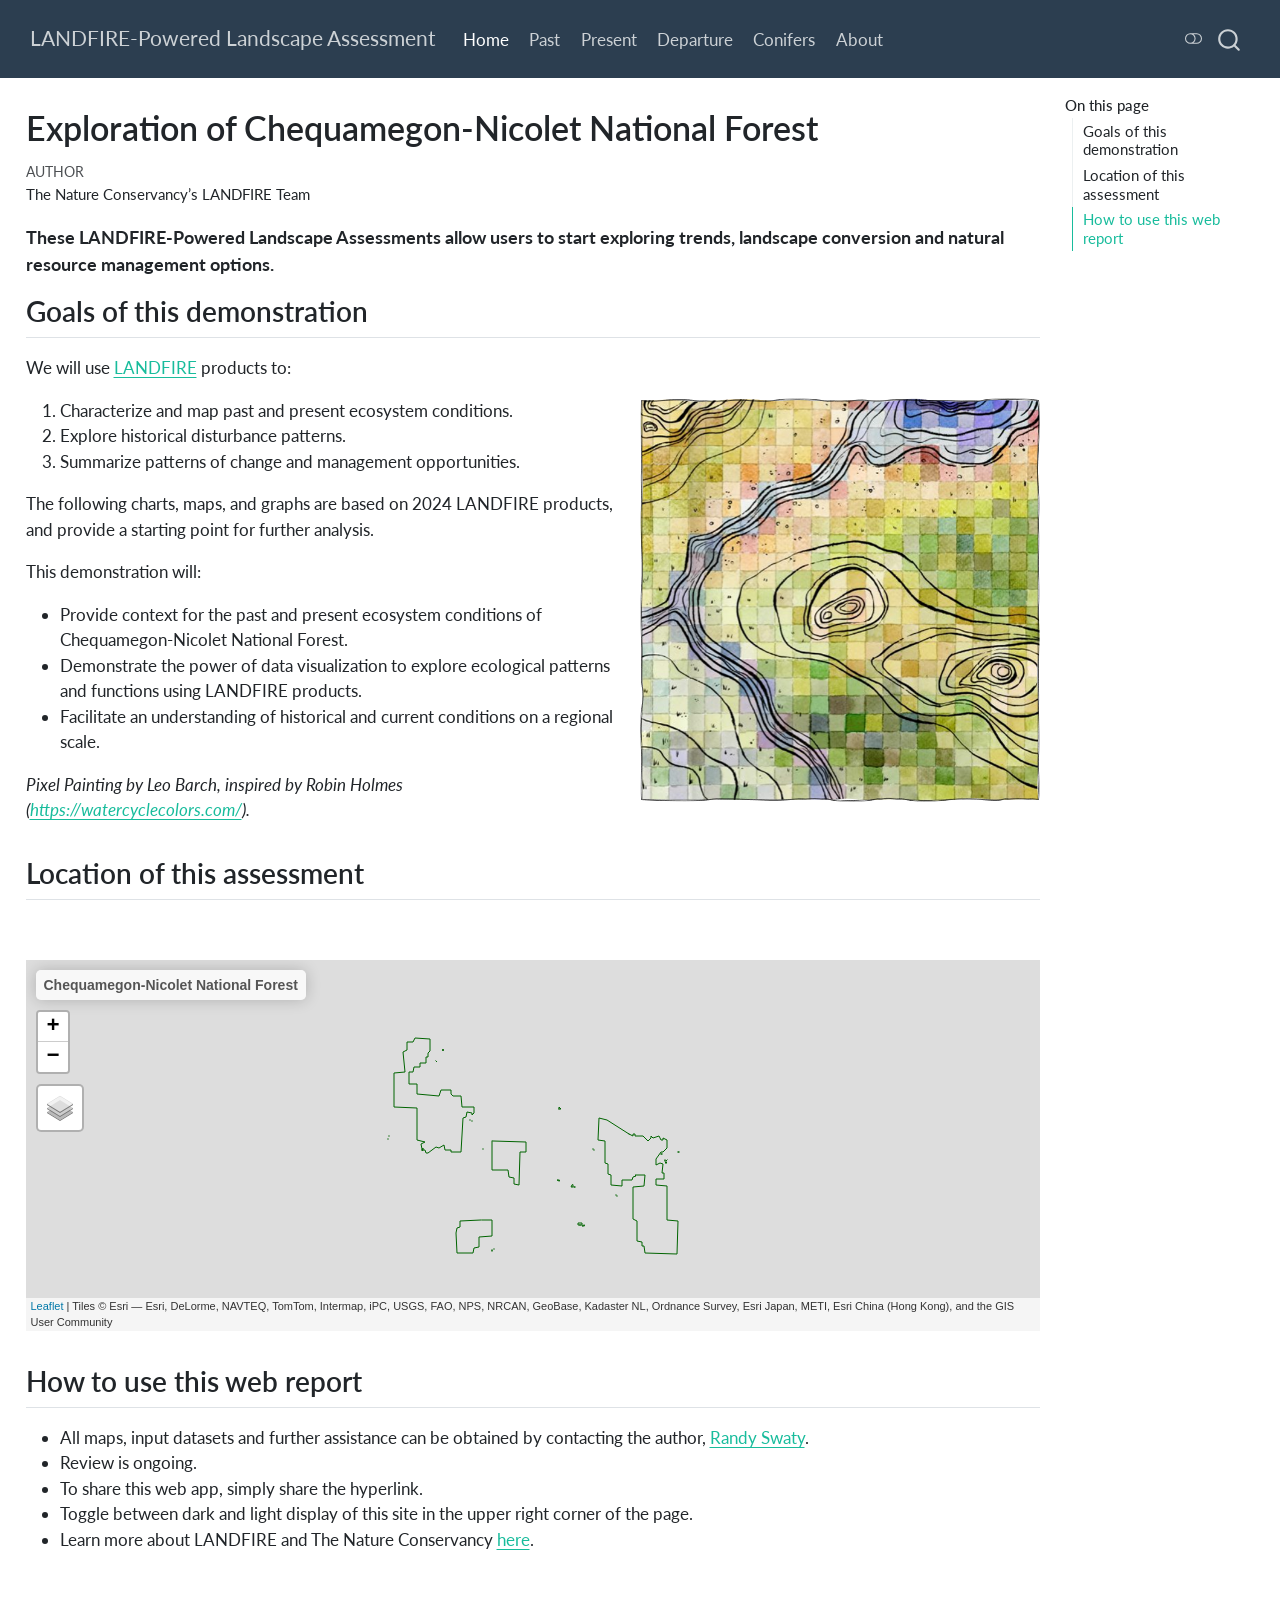
==== commit de4095f8: "Add Conifers page with smoothed conifer BpS polygons and canopy openings - gis_conifer_bps_03.R: rou" ====
--- a/docs/index.html
+++ b/docs/index.html
@@ -2,7 +2,7 @@
 <html xmlns="http://www.w3.org/1999/xhtml" lang="en" xml:lang="en"><head>
 
 <meta charset="utf-8">
-<meta name="generator" content="quarto-1.7.32">
+<meta name="generator" content="quarto-1.6.42">
 
 <meta name="viewport" content="width=device-width, initial-scale=1.0, user-scalable=yes">
 
@@ -31,20 +31,17 @@
 <script src="site_libs/quarto-search/fuse.min.js"></script>
 <script src="site_libs/quarto-search/quarto-search.js"></script>
 <meta name="quarto:offset" content="./">
-<script src="site_libs/quarto-html/quarto.js" type="module"></script>
-<script src="site_libs/quarto-html/tabsets/tabsets.js" type="module"></script>
+<script src="site_libs/quarto-html/quarto.js"></script>
 <script src="site_libs/quarto-html/popper.min.js"></script>
 <script src="site_libs/quarto-html/tippy.umd.min.js"></script>
 <script src="site_libs/quarto-html/anchor.min.js"></script>
 <link href="site_libs/quarto-html/tippy.css" rel="stylesheet">
-<link href="site_libs/quarto-html/quarto-syntax-highlighting-37eea08aefeeee20ff55810ff984fec1.css" rel="stylesheet" class="quarto-color-scheme" id="quarto-text-highlighting-styles">
-<link href="site_libs/quarto-html/quarto-syntax-highlighting-dark-2fef5ea3f8957b3e4ecc936fc74692ca.css" rel="stylesheet" class="quarto-color-scheme quarto-color-alternate" id="quarto-text-highlighting-styles">
-<link href="site_libs/quarto-html/quarto-syntax-highlighting-37eea08aefeeee20ff55810ff984fec1.css" rel="stylesheet" class="quarto-color-scheme-extra" id="quarto-text-highlighting-styles">
+<link href="site_libs/quarto-html/quarto-syntax-highlighting-2f5df379a58b258e96c21c0638c20c03.css" rel="stylesheet" class="quarto-color-scheme" id="quarto-text-highlighting-styles">
+<link href="site_libs/quarto-html/quarto-syntax-highlighting-dark-b53751a350365c71b6c909e95f209ed1.css" rel="prefetch" class="quarto-color-scheme quarto-color-alternate" id="quarto-text-highlighting-styles">
 <script src="site_libs/bootstrap/bootstrap.min.js"></script>
 <link href="site_libs/bootstrap/bootstrap-icons.css" rel="stylesheet">
-<link href="site_libs/bootstrap/bootstrap-c4d2339df113eaf835cd8b28900fe06c.min.css" rel="stylesheet" append-hash="true" class="quarto-color-scheme" id="quarto-bootstrap" data-mode="light">
-<link href="site_libs/bootstrap/bootstrap-dark-bf88725f8139ee0c18767b4ad892db60.min.css" rel="stylesheet" append-hash="true" class="quarto-color-scheme quarto-color-alternate" id="quarto-bootstrap" data-mode="dark">
-<link href="site_libs/bootstrap/bootstrap-c4d2339df113eaf835cd8b28900fe06c.min.css" rel="stylesheet" append-hash="true" class="quarto-color-scheme-extra" id="quarto-bootstrap" data-mode="light">
+<link href="site_libs/bootstrap/bootstrap-a9b64fc52642ab52ff06b24c12edf261.min.css" rel="stylesheet" append-hash="true" class="quarto-color-scheme" id="quarto-bootstrap" data-mode="light">
+<link href="site_libs/bootstrap/bootstrap-dark-d46ef3e7ff9cecba4331be71003c7dac.min.css" rel="prefetch" append-hash="true" class="quarto-color-scheme quarto-color-alternate" id="quarto-bootstrap" data-mode="dark">
 <script id="quarto-search-options" type="application/json">{
   "location": "navbar",
   "copy-button": false,
@@ -90,169 +87,7 @@
 <link rel="stylesheet" href="styles-flatly.css">
 </head>
 
-<body class="nav-fixed quarto-light"><script id="quarto-html-before-body" type="application/javascript">
-    const toggleBodyColorMode = (bsSheetEl) => {
-      const mode = bsSheetEl.getAttribute("data-mode");
-      const bodyEl = window.document.querySelector("body");
-      if (mode === "dark") {
-        bodyEl.classList.add("quarto-dark");
-        bodyEl.classList.remove("quarto-light");
-      } else {
-        bodyEl.classList.add("quarto-light");
-        bodyEl.classList.remove("quarto-dark");
-      }
-    }
-    const toggleBodyColorPrimary = () => {
-      const bsSheetEl = window.document.querySelector("link#quarto-bootstrap:not([rel=disabled-stylesheet])");
-      if (bsSheetEl) {
-        toggleBodyColorMode(bsSheetEl);
-      }
-    }
-    const setColorSchemeToggle = (alternate) => {
-      const toggles = window.document.querySelectorAll('.quarto-color-scheme-toggle');
-      for (let i=0; i < toggles.length; i++) {
-        const toggle = toggles[i];
-        if (toggle) {
-          if (alternate) {
-            toggle.classList.add("alternate");
-          } else {
-            toggle.classList.remove("alternate");
-          }
-        }
-      }
-    };
-    const toggleColorMode = (alternate) => {
-      // Switch the stylesheets
-      const primaryStylesheets = window.document.querySelectorAll('link.quarto-color-scheme:not(.quarto-color-alternate)');
-      const alternateStylesheets = window.document.querySelectorAll('link.quarto-color-scheme.quarto-color-alternate');
-      manageTransitions('#quarto-margin-sidebar .nav-link', false);
-      if (alternate) {
-        // note: dark is layered on light, we don't disable primary!
-        enableStylesheet(alternateStylesheets);
-        for (const sheetNode of alternateStylesheets) {
-          if (sheetNode.id === "quarto-bootstrap") {
-            toggleBodyColorMode(sheetNode);
-          }
-        }
-      } else {
-        disableStylesheet(alternateStylesheets);
-        enableStylesheet(primaryStylesheets)
-        toggleBodyColorPrimary();
-      }
-      manageTransitions('#quarto-margin-sidebar .nav-link', true);
-      // Switch the toggles
-      setColorSchemeToggle(alternate)
-      // Hack to workaround the fact that safari doesn't
-      // properly recolor the scrollbar when toggling (#1455)
-      if (navigator.userAgent.indexOf('Safari') > 0 && navigator.userAgent.indexOf('Chrome') == -1) {
-        manageTransitions("body", false);
-        window.scrollTo(0, 1);
-        setTimeout(() => {
-          window.scrollTo(0, 0);
-          manageTransitions("body", true);
-        }, 40);
-      }
-    }
-    const disableStylesheet = (stylesheets) => {
-      for (let i=0; i < stylesheets.length; i++) {
-        const stylesheet = stylesheets[i];
-        stylesheet.rel = 'disabled-stylesheet';
-      }
-    }
-    const enableStylesheet = (stylesheets) => {
-      for (let i=0; i < stylesheets.length; i++) {
-        const stylesheet = stylesheets[i];
-        if(stylesheet.rel !== 'stylesheet') { // for Chrome, which will still FOUC without this check
-          stylesheet.rel = 'stylesheet';
-        }
-      }
-    }
-    const manageTransitions = (selector, allowTransitions) => {
-      const els = window.document.querySelectorAll(selector);
-      for (let i=0; i < els.length; i++) {
-        const el = els[i];
-        if (allowTransitions) {
-          el.classList.remove('notransition');
-        } else {
-          el.classList.add('notransition');
-        }
-      }
-    }
-    const isFileUrl = () => {
-      return window.location.protocol === 'file:';
-    }
-    const hasAlternateSentinel = () => {
-      let styleSentinel = getColorSchemeSentinel();
-      if (styleSentinel !== null) {
-        return styleSentinel === "alternate";
-      } else {
-        return false;
-      }
-    }
-    const setStyleSentinel = (alternate) => {
-      const value = alternate ? "alternate" : "default";
-      if (!isFileUrl()) {
-        window.localStorage.setItem("quarto-color-scheme", value);
-      } else {
-        localAlternateSentinel = value;
-      }
-    }
-    const getColorSchemeSentinel = () => {
-      if (!isFileUrl()) {
-        const storageValue = window.localStorage.getItem("quarto-color-scheme");
-        return storageValue != null ? storageValue : localAlternateSentinel;
-      } else {
-        return localAlternateSentinel;
-      }
-    }
-    const toggleGiscusIfUsed = (isAlternate, darkModeDefault) => {
-      const baseTheme = document.querySelector('#giscus-base-theme')?.value ?? 'light';
-      const alternateTheme = document.querySelector('#giscus-alt-theme')?.value ?? 'dark';
-      let newTheme = '';
-      if(authorPrefersDark) {
-        newTheme = isAlternate ? baseTheme : alternateTheme;
-      } else {
-        newTheme = isAlternate ? alternateTheme : baseTheme;
-      }
-      const changeGiscusTheme = () => {
-        // From: https://github.com/giscus/giscus/issues/336
-        const sendMessage = (message) => {
-          const iframe = document.querySelector('iframe.giscus-frame');
-          if (!iframe) return;
-          iframe.contentWindow.postMessage({ giscus: message }, 'https://giscus.app');
-        }
-        sendMessage({
-          setConfig: {
-            theme: newTheme
-          }
-        });
-      }
-      const isGiscussLoaded = window.document.querySelector('iframe.giscus-frame') !== null;
-      if (isGiscussLoaded) {
-        changeGiscusTheme();
-      }
-    };
-    const authorPrefersDark = false;
-    const darkModeDefault = authorPrefersDark;
-      document.querySelector('link#quarto-text-highlighting-styles.quarto-color-scheme-extra').rel = 'disabled-stylesheet';
-      document.querySelector('link#quarto-bootstrap.quarto-color-scheme-extra').rel = 'disabled-stylesheet';
-    let localAlternateSentinel = darkModeDefault ? 'alternate' : 'default';
-    // Dark / light mode switch
-    window.quartoToggleColorScheme = () => {
-      // Read the current dark / light value
-      let toAlternate = !hasAlternateSentinel();
-      toggleColorMode(toAlternate);
-      setStyleSentinel(toAlternate);
-      toggleGiscusIfUsed(toAlternate, darkModeDefault);
-      window.dispatchEvent(new Event('resize'));
-    };
-    // Switch to dark mode if need be
-    if (hasAlternateSentinel()) {
-      toggleColorMode(true);
-    } else {
-      toggleColorMode(false);
-    }
-  </script>
+<body class="nav-fixed">
 
 <div id="quarto-search-results"></div>
   <header id="quarto-header" class="headroom fixed-top">
@@ -286,6 +121,10 @@
 <span class="menu-text">Departure</span></a>
   </li>  
   <li class="nav-item">
+    <a class="nav-link" href="./conifer.html"> 
+<span class="menu-text">Conifers</span></a>
+  </li>  
+  <li class="nav-item">
     <a class="nav-link" href="./about.html"> 
 <span class="menu-text">About</span></a>
   </li>  
@@ -315,7 +154,6 @@
 <!-- main -->
 <main class="content column-page-left" id="quarto-document-content">
 
-
 <header id="title-block-header" class="quarto-title-block default">
 <div class="quarto-title">
 <h1 class="title">Exploration of Chequamegon-Nicolet National Forest</h1>
@@ -366,8 +204,8 @@
 <p><br></p>
 <div class="cell">
 <div class="cell-output-display">
-<div class="leaflet html-widget html-fill-item" id="htmlwidget-aca07611d978d8d6c911" style="width:100%;height:371px;"></div>
-<script type="application/json" data-for="htmlwidget-aca07611d978d8d6c911">{"x":{"options":{"crs":{"crsClass":"L.CRS.EPSG3857","code":null,"proj4def":null,"projectedBounds":null,"options":{}},"attributionControl":true},"calls":[{"method":"createMapPane","args":["tmap401",401]},{"method":"addLayersControl","args":[[],"shp",{"collapsed":true,"autoZIndex":true,"position":"topleft"}]},{"method":"addProviderTiles","args":["Esri.WorldTopoMap",null,"Esri.WorldTopoMap",{"minZoom":0,"maxZoom":18,"maxNativeZoom":17,"tileSize":256,"subdomains":"abc","errorTileUrl":"","tms":false,"noWrap":false,"zoomOffset":0,"zoomReverse":false,"opacity":1,"zIndex":1,"detectRetina":false,"pane":"tilePane"}]},{"method":"addPolygons","args":[[[[{"lng":[-90.34888733999998,-90.34866663999998,-90.34886684999998,-90.34918967999999,-90.34990123,-90.34936893999998,-90.34888733999998],"lat":[45.13928327000001,45.13897959000006,45.13890443000005,45.13878316000003,45.13979317999998,45.13994600999994,45.13928327000001]}],[{"lng":[-90.33397975999998,-90.33392331,-90.33259432,-90.33263261000002,-90.33397975999998],"lat":[45.15404412999997,45.15447790000004,45.15457085999995,45.15413835,45.15404412999997]}],[{"lng":[-90.46213220999999,-90.45703021000003,-90.45192821000001,-90.44686036000003,-90.44179243000002,-90.43672450000003,-90.43165664999998,-90.42845557999999,-90.42333048,-90.41820546000002,-90.41308026000002,-90.40795515000002,-90.40283004000003,-90.39770465999999,-90.39257928000001,-90.38748672000004,-90.38512378000003,-90.38239414999998,-90.37730159,-90.3722199,-90.37220902000001,-90.36711645999998,-90.36202388999999,-90.35693132,-90.35183867000001,-90.35171344000003,-90.35159441000002,-90.35147978999998,-90.35147690999997,-90.35136526000002,-90.35136633000003,-90.35138269999999,-90.35140005,-90.35140014000001,-90.35140373000002,-90.35142387000002,-90.35199438000001,-90.35230848999998,-90.35276131000001,-90.35275916000001,-90.35273740000002,-90.35273721999999,-90.35273704000002,-90.35271734999998,-90.35267329999999,-90.35262934000002,-90.35258528999998,-90.35250681000004,-90.35248405999999,-90.35232638000004,-90.35206746,-90.35211277000002,-90.35214288999998,-90.35214559000002,-90.35215799000002,-90.35212904999997,-90.35211717999999,-90.35209641,-90.35203203999998,-90.35199096000002,-90.35196759000002,-90.35192866,-90.35196588000002,-90.35196991999999,-90.35197397000002,-90.35200632999999,-90.35200750000001,-90.35200875999999,-90.35226839000001,-90.35260793999998,-90.35294750000003,-90.35328695999999,-90.35369915000001,-90.35404158,-90.35407026000001,-90.35444136000001,-90.35481247000001,-90.35439838999997,-90.3539844,-90.35357040999997,-90.35315651000002,-90.35320209000002,-90.35324766999999,-90.35327211999999,-90.35329360999998,-90.35858414,-90.36387474999999,-90.36675181999999,-90.36695464000002,-90.36704642000001,-90.36711070000001,-90.36899474000001,-90.36941007000001,-90.37380438999998,-90.37393249000002,-90.37402986000001,-90.37514390000001,-90.37909644000001,-90.38034848000001,-90.38347636999998,-90.38354038,-90.38360447000002,-90.38415134000002,-90.38421534999998,-90.38498633,-90.38522383999998,-90.38524325999998,-90.38526267999998,-90.38777799000002,-90.38928012999997,-90.38928148000002,-90.39402667000002,-90.39442349000001,-90.39932196000001,-90.40353117000001,-90.40444078000002,-90.40459756000001,-90.40962495000002,-90.41480903000001,-90.41542637999999,-90.41563450000001,-90.41958389000001,-90.42047803999999,-90.42435875000001,-90.42839850000001,-90.42865389999997,-90.42890940000001,-90.42913361000001,-90.43257804000001,-90.43769738999998,-90.44243360000002,-90.4425617,-90.44268872999999,-90.44281683999998,-90.44622621000002,-90.44793620000002,-90.45148329,-90.45165832999999,-90.45284077999997,-90.45794547999998,-90.46306412000001,-90.46657830999999,-90.46818274999998,-90.47049184000002,-90.47225782999999,-90.47269043,-90.47281817999999,-90.47294592999998,-90.47307017000003,-90.47321913000002,-90.47334724000001,-90.47439573999999,-90.47441515999998,-90.47443457999998,-90.47830783000001,-90.48339652999999,-90.48427314999998,-90.48556482999999,-90.48569293999998,-90.48741147,-90.48753948000001,-90.48848522999998,-90.49125459999999,-90.49138270999998,-90.49351379000001,-90.49357393000003,-90.49357572999998,-90.49364638999998,-90.49371875999998,-90.49379112999998,-90.49384615000002,-90.49386349999997,-90.49395313000002,-90.49404276000001,-90.49413229999999,-90.49414435,-90.49422184000004,-90.49428719999997,-90.49432657,-90.49435120999999,-90.49436666999998,-90.49443319,-90.49450359000002,-90.49444677000002,-90.49437647000002,-90.49430608,-90.49423567999997,-90.49423639999998,-90.49433296000001,-90.49443014000002,-90.49452740999999,-90.49462459,-90.49458441000002,-90.49454422000002,-90.49450403999998,-90.49446384999999,-90.49957555999998,-90.50013969000003,-90.50462551999999,-90.50973722999998,-90.51484904,-90.5196416,-90.51983883999998,-90.52026505999999,-90.52060740000002,-90.52201468999999,-90.52275888999998,-90.52497267000001,-90.52603034999998,-90.52753959,-90.53010659,-90.53521876000002,-90.54033038,-90.54544191999997,-90.55055363000002,-90.55660345000001,-90.55656497000001,-90.55651147999998,-90.55654959999998,-90.55660354000003,-90.5566048,-90.55665775,-90.55671079000001,-90.55676374000001,-90.55681669000001,-90.55685805000002,-90.55689993999999,-90.55689211999999,-90.55690730999999,-90.55693806000001,-90.55692268000001,-90.56203125000003,-90.56722945000001,-90.56759561000001,-90.57240553000003,-90.57751409999997,-90.58262553999998,-90.58773708000003,-90.59284860999998,-90.59796015000001,-90.60290329999998,-90.60784654000003,-90.61295502000002,-90.61806350000001,-90.62317206,-90.62513583999998,-90.62809427000002,-90.63320291999997,-90.63831157999999,-90.64334975999998,-90.64838784000001,-90.65349658999997,-90.65860534000001,-90.65867716999998,-90.65874235000001,-90.66343719000002,-90.66372451000001,-90.66414318,-90.66883325999999,-90.67394201000002,-90.67841076000002,-90.68001322999999,-90.68512197000001,-90.69023071999999,-90.69533955999998,-90.69872762,-90.70029889,-90.70538274,-90.71049147999997,-90.71560032000002,-90.71909770000002,-90.72057781000001,-90.72568665,-90.73079548999999,-90.73590432999998,-90.73935325000002,-90.73975474000002,-90.74013538000003,-90.74103896000003,-90.74103824000002,-90.74102484999997,-90.74101595000002,-90.74100642000002,-90.74098062000002,-90.74095482000001,-90.74092074999999,-90.74088657999999,-90.74085242000001,-90.74081817000003,-90.74073420000003,-90.74068044000001,-90.74063486,-90.74058918999998,-90.74055090000002,-90.74051250999997,-90.74048985000002,-90.74049731999997,-90.74048976,-90.74042143999998,-90.74039077999998,-90.74036408000001,-90.74033729000001,-90.74030682,-90.74044778000001,-90.74058874000004,-90.74072970999998,-90.74084801999999,-90.74083281999998,-90.74081754000002,-90.74078337999998,-90.74074922,-90.74094547,-90.74114180999999,-90.74133814999999,-90.74153458000001,-90.74157467999999,-90.74161396,-90.74161486000003,-90.74165496000001,-90.74169477999999,-90.74169504999998,-90.74168714000001,-90.74167662000002,-90.74164327,-90.74161908999997,-90.74161135999998,-90.74161792000001,-90.74190461000001,-90.7421913,-90.74212738000001,-90.74206435999997,-90.74200134,-90.74192492999998,-90.74159679000002,-90.74126866,-90.74096281999999,-90.74072009000002,-90.74080414000004,-90.7408393,-90.74091121999999,-90.74093126000002,-90.74097954000001,-90.74096164999997,-90.74088838,-90.74082734000001,-90.74076630000002,-90.74079318000003,-90.74082005999999,-90.73562626,-90.73043238000002,-90.72522393999998,-90.72001548999998,-90.71490045000002,-90.70978531999998,-90.70466219000002,-90.69953906000001,-90.69931269,-90.69908622999998,-90.69884386000001,-90.69860139999997,-90.69841072000003,-90.69835166000001,-90.69820457999998,-90.6982089,-90.69822723999999,-90.69834059999999,-90.69834257999997,-90.69834455,-90.69835282999998,-90.69835776999997,-90.69835975000002,-90.69836414999997,-90.69836433,-90.69836450999998,-90.69840883000001,-90.69845989999999,-90.69864185,-90.69882381000002,-90.69889223000003,-90.69889284999999,-90.69889347999998,-90.69892386999999,-90.69902384,-90.69912381,-90.69915168,-90.69921271999999,-90.69410118000002,-90.68898965000001,-90.68387811999997,-90.67910065000001,-90.67876667000002,-90.67370063,-90.66856896000002,-90.66343737,-90.65830570000003,-90.65318077000002,-90.64805584,-90.64293082,-90.63780588999998,-90.63263133999999,-90.62745679000001,-90.62228232000001,-90.62108773,-90.62095935000002,-90.62083097999999,-90.61710777000002,-90.61196962000002,-90.60683147999998,-90.60466461999999,-90.60448958000001,-90.60431446000001,-90.60169332999999,-90.59655509999999,-90.59139950999997,-90.58624401999998,-90.58108843000004,-90.57593293999997,-90.57078904000002,-90.56564522999997,-90.56050133000002,-90.55535752999998,-90.55022585,-90.54444240999999,-90.53931082999998,-90.53417915,-90.53400088000001,-90.52904083,-90.52403097000001,-90.52390258999998,-90.51876435999998,-90.51362604000002,-90.51291070000002,-90.50853742999999,-90.50398831000001,-90.50363193999999,-90.50344873,-90.49836003000001,-90.49327133000003,-90.48803752999999,-90.48280373,-90.47756993000002,-90.47233621999999,-90.46723422000002,-90.46213220999999],"lat":[45.37683574999994,45.37684816,45.37686029000002,45.37689095000005,45.37692141999996,45.37695172000006,45.37698165999998,45.37709537999998,45.37727725000005,45.37745893999998,45.37764035000004,45.37782149999998,45.37800246999996,45.37818074000005,45.37835883999995,45.37849206999993,45.37855383000002,45.37862511999999,45.37875789999996,45.37889014,45.37889041,45.37904306000004,45.37919534999996,45.37934755999997,45.37949940000006,45.37569671999997,45.37208111999998,45.36845761000004,45.36836653999998,45.36483410000005,45.36463039000003,45.36156561000002,45.35829711000002,45.35827741999994,45.35759786999999,45.35751371999996,45.3551249,45.35380984000002,45.35191349000002,45.35173252000001,45.34992517000003,45.34991142000001,45.34989775000007,45.34825446999997,45.34459554,45.34093651999999,45.33727750000006,45.33616642999998,45.33584369,45.33361075000003,45.32994390999997,45.32626727000002,45.32382352000002,45.32360317000003,45.32259071999994,45.32088720000008,45.3201906599999,45.31897431,45.31519257999999,45.31277929999998,45.31141093000005,45.30772845000001,45.30730906999997,45.30726394000001,45.30721871999999,45.30685417000002,45.30684050999994,45.30682684000001,45.30390168000005,45.30007490000001,45.29624813000001,45.29242136000002,45.28841676000005,45.28508892999999,45.28480960999999,45.28120238,45.27759522999999,45.2742033,45.27081137999998,45.26741944999998,45.26402751999998,45.26039870999997,45.25676988999998,45.25315321999994,45.24997022000002,45.24997013000002,45.24996977000002,45.24996941,45.24996940999996,45.24996940999996,45.24996940999996,45.24996914000005,45.24996905000005,45.24996824000002,45.24996824000002,45.24996824000002,45.24924670000004,45.24919258000004,45.24917540999998,45.24913235000006,45.24913144999995,45.24913063999995,45.24912309000004,45.24912218999998,45.24912191999996,45.24912282000005,45.24912291,45.24912299999995,45.24913325000001,45.24915752000004,45.24913927000004,45.24908586999998,45.24908138000001,45.24900874000004,45.24894607999999,45.24893250000002,45.24892224999997,45.24859330999999,45.24825385000003,45.24822057999996,45.24820935000001,45.24799673,45.24794855000002,45.24773943999996,45.24752160999996,45.24750786000002,45.2474941,45.24748197000002,45.24729614,45.24724679000003,45.24720094000006,45.24719968000004,45.24719842000005,45.24719716000001,45.24716407999998,45.24714735999998,45.24711274999995,45.24711660999998,45.24710258999999,45.24718053000002,45.24726234000001,45.24731834999998,45.24734396999998,45.24738065000005,45.24740878999999,45.24743252000003,45.24743953000004,45.24744655,45.24745338000003,45.24746156000002,45.24746128999996,45.24745931000002,45.24745922,45.24745922,45.24745158000001,45.24744141999997,45.24743962000004,45.24743808999997,45.24743675,45.24743324000003,45.24743602999999,45.24743098999996,45.24742523999998,45.24742496999995,45.24742047000002,45.24742028999997,45.24732985999994,45.24382573000003,45.24023108000002,45.23663651999998,45.23390563000002,45.23304187000006,45.22945323999999,45.22586460999995,45.22227607,45.22179249999996,45.21868745,45.21505674000002,45.21318952,45.21202091000001,45.21142603999998,45.20779534,45.20416473000002,45.20124496,45.19762837000002,45.19401169000003,45.19039502,45.19036805,45.18681330999998,45.18323159999992,45.17964990000004,45.17606810000002,45.17244846000002,45.16882890999999,45.16520926000003,45.16158961999993,45.16164508999999,45.16165119999998,45.16169723,45.16174945999999,45.16180142000004,45.16180187000001,45.16180195999999,45.16180033999999,45.16179909,45.16179378000002,45.16179098999994,45.16178263000002,45.16177867999998,45.16177292,45.16176320999998,45.16174353000004,45.16180429999999,45.16186489000001,45.16192521,45.16199633000005,45.15843080000003,45.15478832000001,45.15116139999996,45.14755963999998,45.14747477999997,45.14385531000003,45.14023576,45.13661630000006,45.13299674,45.12937979999994,45.12572051000006,45.12497316999998,45.1245999,45.12216558999998,45.11859593000003,45.11860482999991,45.11861355000004,45.11861688,45.11862325999996,45.11862982000002,45.11868528999995,45.11874048999999,45.11879560000003,45.11885035000002,45.11887903000003,45.11890752999996,45.11893665000002,45.11896560000003,45.11894528000003,45.11893745999997,45.11893934999996,45.11894241000001,45.11894528000003,45.11894331,45.11894105999997,45.11893853999992,45.11893583999996,45.11892074000004,45.11890708000001,45.11894392999999,45.11894617999998,45.11894708000002,45.1189567,45.11896695,45.11897576,45.11898132999999,45.11899293000001,45.11900426000001,45.11901540999999,45.11902259999999,45.11901379000003,45.11903078,45.11904767999995,45.11903779,45.11903095999995,45.11903796999999,45.11904560999999,45.11905298000003,45.11906008999999,45.11906485,45.11906736999997,45.11906987999998,45.11907573000001,45.11923989,45.12269303000001,45.12497154999999,45.12630558000001,45.12992287999993,45.13354018999999,45.13713582999996,45.14073138,45.14432702000005,45.14792266,45.15147676999997,45.15518892000001,45.15883606999998,45.16248321999999,45.16609674999997,45.16971029000004,45.17307649999997,45.17322969000003,45.17344105000002,45.17709898999998,45.18072617999999,45.18430618000003,45.18788609,45.19167078999997,45.19528674999999,45.19890278999996,45.20251875000002,45.20555342,45.20925289000002,45.21295235999992,45.21650736999997,45.22006247000001,45.22374135,45.22742023999999,45.23109912999999,45.23477802,45.23835595000003,45.24186088000001,45.24193378999995,45.24551172,45.24906249999996,45.24908955999999,45.24997157000004,45.25061839999995,45.25266075000003,45.25414239000005,45.25624865000002,45.25630942999999,45.25987629999999,45.26344325999999,45.26706012000002,45.27062365999996,45.27418720999998,45.27784479000003,45.28145679,45.28506888999998,45.28867962999993,45.29154356999999,45.29388555999995,45.29508455999999,45.29753325000004,45.29864936000003,45.30133322999995,45.30220894999999,45.30577806999993,45.30934367999998,45.31290920999992,45.31652831000005,45.32014742,45.32017483999997,45.32020198999999,45.32022904999996,45.32025575000007,45.32015640999995,45.32005679999995,45.31995773000006,45.31985838999999,45.32345923999997,45.32706001000004,45.33066885999997,45.33427763,45.33678070999999,45.33788306999998,45.34062914999993,45.34148140999999,45.34508586000001,45.34823010999997,45.34828495000002,45.34833978999999,45.34856463000003,45.34870189999996,45.34883899999998,45.34914826000001,45.34916192,45.34917567999995,45.35230221999999,45.35590261999996,45.35950806000005,45.36311340999999,45.36558674000005,45.36560931000005,45.36563195999994,45.36672972999999,45.37034614,45.37396245999997,45.37497022999992,45.37787436000001,45.37787814000005,45.37788165000003,45.37788488,45.37788775999999,45.37788793999996,45.37784605000002,45.37780342999996,45.37776064000002,45.37771748999999,45.37771802999998,45.37771830000004,45.37771830000003,45.37771811999999,45.37764467000002,45.37757095000006,45.37749704999997,45.37747996999997,45.37747809,45.37747629,45.37742288999998,45.37747187999997,45.37752069999999,45.37754119,45.37754281000003,45.37754451999999,45.37756923999996,45.37761751999997,45.37756852000003,45.37751917000008,45.37746972000007,45.37741991999997,45.37739160000002,45.37736301,45.37733415999998,45.37730512000006,45.37728885000001,45.37727023999994,45.37725350999997,45.37723651999999,45.37723661,45.37723679,45.37723687999998,45.37723687999999,45.37723661000002,45.37723624999998,45.37723455000005,45.37722421000001,45.37721332999999,45.37721252000001,45.37721206999998,45.37719965999994,45.37718689999998,45.37709313000002,45.3769991,45.37690488,45.37681040000001,45.37682316000006,45.37683574999994]}],[{"lng":[-90.34194041000001,-90.33678977000001,-90.33163922000001,-90.32642052,-90.32091694000002,-90.31569959000001,-90.31048214999998,-90.30609385999998,-90.30530013999999,-90.30426440000002,-90.30327217000001,-90.30302089999998,-90.30240301999999,-90.30204613000001,-90.30096085000002,-90.29577387,-90.29371056999997,-90.29314825,-90.29048612999998,-90.28572126000002,-90.28095639999998,-90.27578732000001,-90.27418583999997,-90.27412686000002,-90.27406788000002,-90.27061825999999,-90.2705196,-90.26772452,-90.26765962000002,-90.26759471999998,-90.26725490000001,-90.26535415000001,-90.26018876000001,-90.2594282,-90.25941246000002,-90.2593731,-90.25933379999998,-90.25517613,-90.25016355000002,-90.24505977000001,-90.24160669999998,-90.23975709000003,-90.23457113000002,-90.23163294,-90.23159364000003,-90.23155434,-90.22935758,-90.22423434000001,-90.21911110000002,-90.21406797999998,-90.20989419,-90.20902486,-90.20396636999999,-90.20200825000001,-90.19890787999998,-90.19363966999998,-90.18837151999998,-90.18317198,-90.17797245000003,-90.17536111999999,-90.17532181000001,-90.17528246000001,-90.17421209000003,-90.17271586999999,-90.16745924999998,-90.16419373000002,-90.16216027000002,-90.15843259000002,-90.15697341999999,-90.15178662,-90.14659983000001,-90.14123239000003,-90.13586500000002,-90.13568966999998,-90.13066975999999,-90.12909784999999,-90.12545087000001,-90.12516084999999,-90.12043337,-90.12018415,-90.11952269,-90.11939303999998,-90.11926340000002,-90.11521163999998,-90.11490669000001,-90.11002753999998,-90.10514840000002,-90.09984185000002,-90.09453526999999,-90.09429892000003,-90.08912227000002,-90.08394564000002,-90.08055085000001,-90.07980727,-90.07861869999999,-90.07711763999998,-90.07600795000002,-90.07476759999997,-90.07383719000001,-90.07383569000001,-90.07372600000002,-90.07341937000001,-90.06823292000001,-90.06304641999999,-90.05785993000001,-90.05698302000002,-90.05596453999999,-90.05347307,-90.04886090999999,-90.04424876000002,-90.04395688,-90.04026090999997,-90.03732864,-90.03704699000002,-90.03505930000001,-90.03150006999999,-90.02986585999997,-90.02467944,-90.01935521000001,-90.01403105999998,-90.01124370999997,-90.00873117999998,-90.00335426999999,-90.00015804999998,-89.99868504,-89.99623624999998,-89.99321093999998,-89.99014742000003,-89.98813733999998,-89.98305987999998,-89.98302473000003,-89.98292692000001,-89.98282902,-89.98273111999998,-89.98275790999998,-89.98278470000002,-89.98279224999999,-89.98279530000003,-89.98279547999999,-89.98279583999999,-89.98279980000001,-89.98262791000002,-89.98245610999999,-89.98228422,-89.98214164000001,-89.98213120999998,-89.98211242000002,-89.98211863,-89.98212321,-89.98217328999999,-89.98219010000003,-89.98221221,-89.98223406,-89.98224305000002,-89.98226355000003,-89.98226732000001,-89.98227442000001,-89.98228009000002,-89.98228917,-89.98229500999997,-89.98234094999998,-89.98214236000001,-89.98194386,-89.98185224999997,-89.98174526999998,-89.98154677000002,-89.98152484000002,-89.98152484000002,-89.98151997999997,-89.98151782000002,-89.98151755999999,-89.98151675000003,-89.98149328,-89.98146649,-89.98144007000002,-89.98143969,-89.98636083000002,-89.98666512,-89.98695406000002,-89.98990250999998,-89.99193056000001,-89.99443178000003,-89.99717353,-89.99753043999999,-89.99984788,-90.00245966,-90.00321353999999,-90.00764006999998,-90.01282049000002,-90.01800093999998,-90.02318136000002,-90.02605734000002,-90.02835986999997,-90.03353843999997,-90.03766224999998,-90.03818064000001,-90.03874373999997,-90.04285398000002,-90.04321636999998,-90.04321368000001,-90.04319561,-90.04317754,-90.04316764999999,-90.04316495,-90.04316485999999,-90.04316476999998,-90.04316333000003,-90.04316297000003,-90.04316261000002,-90.04315460999999,-90.04313169,-90.04310876,-90.04308574999999,-90.04312009,-90.04314167000001,-90.04316324000001,-90.04318473000001,-90.04339248999999,-90.04360025,-90.04380792000001,-90.04401559000001,-90.04411078999999,-90.04420607999998,-90.04430129000002,-90.04439649,-90.04457386000001,-90.04475123999998,-90.04492851999998,-90.04510579999999,-90.04515354,-90.04520613000001,-90.04525881000002,-90.0453114,-90.04528461000001,-90.04525782000002,-90.04523094000001,-90.04520415000002,-90.04519058,-90.04517708999998,-90.04516352000002,-90.04514993999999,-90.04512278999999,-90.04512172,-90.04512073000001,-90.04502966000001,-90.04490945999999,-90.04478918000001,-90.04470053,-90.04466897999998,-90.04456739,-90.04440890000001,-90.04435783000002,-90.04424168000003,-90.04411914999997,-90.04399670999999,-90.04389764000001,-90.04379865999999,-90.04366417,-90.04352562999998,-90.04338709000001,-90.04324865000001,-90.04325260000002,-90.04326393000002,-90.04327912000002,-90.04329440999999,-90.04330969,-90.04332497000001,-90.04334017000002,-90.04338575000003,-90.04343132999998,-90.04348095,-90.04353057999998,-90.04358010999999,-90.04362964000001,-90.04365634999999,-90.04368305000003,-90.04370597000002,-90.04370965999999,-90.04371091000002,-90.04371163000002,-90.04372755000003,-90.04373636000003,-90.04368287,-90.04362938000003,-90.04357587999999,-90.04352239000002,-90.04867609000001,-90.05382979000001,-90.05898358000002,-90.06413727,-90.06927388999998,-90.07441041999999,-90.07954703000001,-90.08468355999997,-90.08974754000002,-90.09481151,-90.09987558,-90.10493955999999,-90.10489919000003,-90.10485874,-90.10481819,-90.10479464000002,-90.10480237000002,-90.10483670999997,-90.10485253000002,-90.10486053,-90.10486548,-90.10486610999999,-90.10490772999998,-90.10502092000002,-90.10492328999999,-90.10482555999999,-90.10482664,-90.10482682000003,-90.104827,-90.10482745000002,-90.10482762999999,-90.10482762999999,-90.10482781000002,-90.10483140999997,-90.10483734000002,-90.10484317999999,-90.10484903000003,-90.10485137000001,-90.10485172,-90.10485198999999,-90.1048662,-90.10488336999998,-90.10490054000002,-90.10490432,-90.10490458999999,-90.10490477000002,-90.10491771,-90.10997601999998,-90.11503434000002,-90.12009265000002,-90.12515095999998,-90.12526568,-90.13043268000001,-90.13559967999998,-90.14076668000001,-90.14593378000001,-90.15109403999998,-90.15625439000002,-90.16141464999998,-90.16651036000002,-90.16650847,-90.16650649000002,-90.16650558999999,-90.16650451999999,-90.16650263000002,-90.16653041000001,-90.16653309999998,-90.16653436000001,-90.16656816,-90.16661787999999,-90.16666758999997,-90.16671686000001,-90.16669339999999,-90.16673241000001,-90.16677826,-90.16682401999998,-90.16684945999998,-90.16684973000002,-90.16685009000003,-90.16686987000004,-90.16696632999998,-90.16702935000002,-90.16707241,-90.16716573000002,-90.16725896000003,-90.17028112000003,-90.1725538,-90.17303457999998,-90.17320556999999,-90.17784855000002,-90.18007284999999,-90.18314329999998,-90.18702760999997,-90.18843805,-90.19360379,-90.19570951999998,-90.19855063,-90.19972005,-90.20359393000001,-90.20371395000001,-90.20411292000001,-90.20887726000001,-90.21000083000001,-90.21022126999998,-90.21042741000002,-90.21197953000001,-90.21372988000002,-90.21889239000001,-90.22374626999999,-90.22860023999999,-90.23371133000001,-90.23893748,-90.24407599,-90.24921458,-90.24923643,-90.25015314000001,-90.25330179999997,-90.25838779999999,-90.26347379999999,-90.26763985999997,-90.26815785999997,-90.27318228000001,-90.27798761999998,-90.27811545999998,-90.2782067,-90.27824472999998,-90.27837148999998,-90.28334683000003,-90.28475222999998,-90.28874990999998,-90.28875863000002,-90.29391133000001,-90.29907266999999,-90.30423392,-90.30939517000002,-90.31455273,-90.31971020999998,-90.32486768000001,-90.32565215,-90.32567561000002,-90.32569898999998,-90.33002506000003,-90.33515412999998,-90.34028301000001,-90.34541189999999,-90.35054078000002,-90.35068022000002,-90.35071024000001,-90.35081965000001,-90.35095909,-90.35109851999999,-90.35107569000002,-90.35105635999999,-90.35105483000001,-90.35105293999999,-90.35105284999997,-90.35102992999998,-90.35100709,-90.35101086999998,-90.35101105000001,-90.35101132,-90.35101492000001,-90.35102597000002,-90.35103064999998,-90.35103074000001,-90.35103056000003,-90.35103865000002,-90.35104503000002,-90.35104629,-90.35105428999998,-90.35106948999999,-90.35106094000004,-90.35105240000001,-90.35104376999999,-90.35103227000002,-90.35097130999998,-90.35091045000001,-90.35084949999998,-90.35078855,-90.35080400999999,-90.35081946999998,-90.35083494000003,-90.35085040000001,-90.35100879999999,-90.35116729999999,-90.35132578999998,-90.35135122999998,-90.35148419000001,-90.35144265999998,-90.35140113,-90.3513595,-90.35131788000001,-90.35126430000004,-90.35117753999998,-90.35109069999999,-90.35100277999999,-90.35100241999999,-90.35100215,-90.35099792,-90.35100799000003,-90.35103622000003,-90.35103712,-90.35103810999999,-90.35121781999999,-90.35124244999997,-90.35126951000001,-90.35127040999998,-90.35127131000002,-90.35148688999999,-90.35164880000002,-90.3517387,-90.35180747,-90.35189378000001,-90.35198007999998,-90.35198341,-90.35206755000002,-90.35205424999998,-90.35204093999999,-90.35202764000002,-90.35201441999999,-90.35201432999997,-90.35210244000001,-90.35218407000002,-90.35219045000002,-90.35227854999999,-90.35236665000002,-90.35239057000001,-90.35239308000001,-90.35239317000003,-90.35239325999999,-90.35239479000001,-90.35239604999998,-90.35239668000003,-90.35239524000002,-90.35239109999998,-90.35239093000001,-90.35239074999998,-90.35238391000001,-90.35238355000001,-90.3523831,-90.35235163999999,-90.35219926000002,-90.35205954999998,-90.35205722000001,-90.35205488000003,-90.35204733,-90.35204697,-90.35213973999998,-90.35223072000002,-90.3523217,-90.35229941,-90.35229958999997,-90.35229977,-90.35229986000002,-90.35229994999997,-90.35229994999997,-90.35229994999997,-90.35229994999997,-90.35226174000002,-90.34708889000001,-90.34194041000001],"lat":[45.98177841999998,45.98170542000003,45.98163206999997,45.98157380999998,45.98149478999996,45.98139617,45.98129727999999,45.98143195000004,45.98145631000003,45.98148805000002,45.98151852000001,45.98152616000002,45.98153857,45.98153760999995,45.98153463000001,45.98152025000002,45.98151447999999,45.98151288,45.9814992,45.98150071,45.98150199000004,45.98152721999999,45.98153495999998,45.98153523999998,45.98153552000003,45.98155216,45.98154081000007,45.98154083999999,45.98154083999999,45.98154083999999,45.98154083999999,45.98154083999999,45.98154066000006,45.98154219000003,45.98154226000003,45.98154233999994,45.98154242000003,45.98155071000006,45.98156051000004,45.98157703,45.98162552000002,45.98165148999998,45.98172350999997,45.98176422999999,45.98176476999997,45.98176530999998,45.98179569000003,45.98184682999993,45.98189770999998,45.98190303000003,45.98190732,45.98190816,45.98196218999998,45.98198305000003,45.98201601999997,45.98200370000001,45.98199111999999,45.98197774,45.98196415000003,45.98196328000009,45.98196327,45.98196327,45.98196289999997,45.98196237000006,45.98196038,45.98195962,45.98195914000006,45.98195814000005,45.98195770000004,45.98195606000004,45.98195416999995,45.98194142000003,45.98192845999999,45.98193304999999,45.98195785000005,45.98196553000001,45.98199078999999,45.98199699000003,45.98213610000001,45.98214342999997,45.98216286000003,45.98216669999998,45.98217094000002,45.98230416000006,45.98228744999996,45.98226533000005,45.98224302999999,45.98220065999998,45.98215800000003,45.98215647000001,45.98211466,45.98207258999999,45.98205785,45.98205349999994,45.98204643999995,45.98203754000001,45.98203255000003,45.98202689999999,45.98202213000004,45.98202212000005,45.98202156000004,45.98201998000003,45.98199326999995,45.98196629999999,45.98193908000003,45.98193448000004,45.98192910999999,45.98191597000004,45.98188911000003,45.98186210000001,45.98186136999999,45.98185213999999,45.98184477000002,45.98184648000002,45.98184162000004,45.98183289999997,45.98183893000003,45.98185790000002,45.98186706000003,45.98187604999996,45.98188064000001,45.98189079999996,45.98191236999995,45.98192748000002,45.98193376999996,45.98194590999999,45.98195794999996,45.98197009,45.98200129000003,45.98208004000004,45.98078359000002,45.97716861999997,45.97355365000002,45.96993859000001,45.96628964,45.96264059999996,45.95906303000002,45.95759774999998,45.95753733999995,45.95733847999997,45.95548545999996,45.95184693999999,45.94820841,45.94456989000007,45.94154952,45.94132827999996,45.94093137,45.94056286999999,45.94029640999999,45.93732763999996,45.93633046999999,45.93501964000003,45.93372381999998,45.93319242000003,45.93197462999998,45.93175177000005,45.93133185000004,45.93099481000006,45.93045631000003,45.93010848999999,45.92657244999992,45.92294777000005,45.91932319000002,45.91765113999997,45.91569851000001,45.91207392000003,45.90905355000003,45.90904429000003,45.90838406000001,45.90807867000004,45.90805000000003,45.90792962,45.90469421000004,45.90100435000007,45.89736499999997,45.89731450000002,45.89730048,45.89729957,45.89729868000003,45.89728972000003,45.89728356,45.89727583999999,45.89726732000003,45.89726622999999,45.89725562,45.89725174000002,45.89724400000002,45.89719854999999,45.8971452,45.89709155,45.89703769,45.89704741000004,45.89705514000002,45.89707232999998,45.89711025999995,45.89711502000002,45.89712021000008,45.89714219999999,45.89714414000005,45.89659358999997,45.89297781,45.88936202999995,45.88784641000004,45.88743233,45.88741865999999,45.88740490999997,45.88719032000004,45.88713548,45.88708064000002,45.88584783999999,45.88233355999999,45.87881936999998,45.87530509000003,45.87182137000001,45.86820559999999,45.86458982000003,45.86097413,45.85736680000002,45.85375955999996,45.85015224,45.84654500000001,45.84293137999995,45.83931784999996,45.83570422999995,45.83209061,45.82847015999998,45.82484970000003,45.82122924999996,45.81760880000002,45.81433436999997,45.81071877000003,45.80710308000003,45.80348748000001,45.79983017000001,45.79617295000001,45.79251563999999,45.78885842000003,45.78517782000002,45.78149732,45.77781671999998,45.77413620999997,45.77331102000006,45.77327847999994,45.77324800000001,45.77047763999998,45.76681906999998,45.76316050000005,45.76046277999998,45.75950192999999,45.75592705999995,45.75238904000004,45.74883951999995,45.74522454999996,45.74151087000001,45.73779710999996,45.73400521000003,45.73021332,45.72670442999994,45.72308990999996,45.71947540000002,45.71586079,45.71493175999996,45.71227665000002,45.70869242999995,45.70510829999996,45.70152406999999,45.69796916000001,45.69441424,45.69077905000001,45.68714393999996,45.68358759,45.68003131999998,45.67647497000002,45.67291870000004,45.66933933,45.66575988,45.66268278000005,45.66218050999996,45.66201211999996,45.66191817999992,45.65978278000002,45.65860105000007,45.65498923000006,45.65137730999997,45.64776549,45.64415358000006,45.64404956999996,45.64394528000001,45.64384072999997,45.64373598999999,45.64365985,45.64358343000004,45.64350674999991,45.64342987999997,45.64346125999999,45.64349227999995,45.6435232,45.64355377,45.64716963000003,45.65079439999998,45.65441926000003,45.65801895,45.65826481999995,45.65935233999998,45.65985219000001,45.66010669000008,45.66026185999996,45.66028145999999,45.66160227000004,45.66518559000001,45.66879211000005,45.67239854000005,45.67304474000005,45.67315172000001,45.67325754000003,45.67352121000002,45.67362837000005,45.67365578999998,45.67378281999999,45.67599005000004,45.67958146,45.68317297000003,45.68676438,45.68723895999997,45.68730477,45.68737058000004,45.69023694999998,45.69370943000002,45.69718189999995,45.69793922000002,45.69798849000002,45.69803783999996,45.70065438000002,45.70069807000002,45.70074158,45.70078491999998,45.70082798,45.70083085,45.7008607,45.70089028000004,45.70091958999996,45.70094870999994,45.70090718000001,45.70086538,45.70082330000002,45.70078159000002,45.70438963999999,45.70799777000006,45.70970326999998,45.71160590999999,45.71521396000001,45.71612337999997,45.71621382000002,45.71630425999996,45.71875647,45.72237232999998,45.72598820000005,45.72957090000001,45.73005186000001,45.73313273000004,45.73674859999998,45.74036446999997,45.74236878999995,45.74239620999999,45.74242363000003,45.74398033999999,45.74759566999997,45.74995617000001,45.75162373000001,45.75523922999998,45.75885473999998,45.75876456999998,45.75869678999997,45.75868239999998,45.75867727999996,45.75853855999995,45.75847204000002,45.75838007000002,45.75826374000003,45.75822140000006,45.75818858000002,45.7581751,45.75811081999999,45.75808439000002,45.75799655999996,45.75799386000003,45.75798478,45.75787654,45.75790612000003,45.75791187000004,45.75791735000001,45.75795808000001,45.75800401999998,45.75813922999995,45.75826608000007,45.75839283999996,45.75838169000006,45.75835058000001,45.75829690999999,45.75824306000001,45.75824153000001,45.75818013000003,45.75778789999995,45.75715428000004,45.75652040000001,45.75602622,45.75601614999994,45.75634562999999,45.75666063999999,45.75666899999996,45.75667494,45.75667762999999,45.75668653000002,45.75703669000004,45.75713558000002,45.75741669999998,45.75741615999994,45.75709368999999,45.75677059000001,45.75644713000005,45.75612349000001,45.75579616000001,45.75546857000002,45.75514078999992,45.75509090000005,45.75508936999997,45.75508792999999,45.75481274999999,45.75448938,45.75416582999995,45.7538421,45.75351809999994,45.75714079999999,45.75792140000001,45.76076350000001,45.76438619999998,45.76800880999998,45.77159626999997,45.77463561000003,45.77487393000001,45.77516223999997,45.77518372999995,45.77877109999999,45.78235847,45.78306742000002,45.78311264000004,45.78315794999995,45.7838393,45.78625463999997,45.78727798000003,45.78783607000002,45.78819612000001,45.79016627999999,45.79171049000001,45.79200823999997,45.79408368000001,45.79800332000003,45.80161962999999,45.80523594999997,45.80885226999995,45.81371334000001,45.81734036000001,45.82096737000001,45.82459438999997,45.82822140000001,45.83184455000004,45.83546770000003,45.83909085000003,45.84271399999999,45.84632581999999,45.84993765000002,45.85354947000008,45.85412923000001,45.85716137999996,45.86068753000001,45.86421367999997,45.86773991000005,45.87126605999995,45.87495510999992,45.87834208999998,45.88172897999997,45.88515497999995,45.88516865,45.8851824,45.88534467,45.88549337000001,45.88591014000002,45.88592380999996,45.88593746999998,45.88859330000002,45.88895694000003,45.88935672999997,45.88937039000005,45.88938406,45.89256922000003,45.89496136000006,45.89628873999994,45.89979160000002,45.90336008999999,45.90692857999999,45.90706496000004,45.91054436000004,45.91414656000001,45.91774877,45.92135097000001,45.92493061000001,45.92495317000001,45.92848228999993,45.93175456000002,45.93201149,45.93554060999999,45.93906980999995,45.94268594999999,45.94306092000006,45.94307459000001,45.94308834,45.94332136000003,45.94350232999997,45.94360678999998,45.94370307999998,45.94396657,45.94397555999998,45.94398454999991,45.94442245999997,45.94444988000003,45.9444773,45.94648592999999,45.95004211000002,45.95330323000003,45.95335797999997,45.95341281999995,45.95358838999996,45.95359828000004,45.95714195999994,45.96061614000003,45.96409033,45.96777559999997,45.97139182999998,45.97500652999995,45.97600063999997,45.97830746999997,45.97845653000005,45.97854642999998,45.97862122999995,45.98187856999998,45.98183938000001,45.98177841999998]}],[{"lng":[-90.45198663999997,-90.45176889999999,-90.45112934999997,-90.45112045000003,-90.45108288,-90.45106363999999,-90.45101051,-90.45242472000001,-90.45288699000002,-90.45288176999998,-90.45287665000001,-90.45287583999999,-90.45286568,-90.45285732000002,-90.45278378,-90.45278666000002,-90.45231369999999,-90.45198816999999,-90.45198735999998,-90.45198735999998,-90.45198663999997],"lat":[45.92045574999998,45.92045547999994,45.92045475999995,45.92036809,45.92000363999996,45.91980802000001,45.91926834999997,45.91925953999997,45.91925729,45.91981502999998,45.92037439000003,45.92045663999998,45.92085282999994,45.92117970999995,45.92118105999997,45.92123912999993,45.92124345,45.92125001000003,45.92085922000003,45.92085435999997,45.92045574999998]}],[{"lng":[-91.49394616000001,-91.49394436,-91.49395020999998,-91.49401420999999,-91.49406833,-91.49413485999997,-91.49336306999999,-91.49295016000002,-91.49336927000002,-91.49396027,-91.49394616000001],"lat":[45.99744987999998,45.99751523999995,45.99764595000004,45.99770556000001,45.99778467000001,45.99783295,45.99783977999999,45.99783617999994,45.99740447999997,45.99740510999998,45.99744987999998]}],[{"lng":[-91.48806616000003,-91.48706270000002,-91.48733770000001,-91.48721157,-91.48781543000001,-91.48794812,-91.48805815999998,-91.48806616000003],"lat":[46.01853034999998,46.01769463999997,46.01753435000001,46.01742925999997,46.01707729999998,46.01717853000002,46.01726248999996,46.01853034999998]}],[{"lng":[-90.57626097999997,-90.57488453000002,-90.57487687999998,-90.57482212999999,-90.57620811999999,-90.57626097999997],"lat":[46.13337085999996,46.13336716999997,46.13336716999998,46.13268133000003,46.13268402000001,46.13337085999996]}],[{"lng":[-90.59114024000002,-90.59094191999998,-90.59082694,-90.58954541999998,-90.58851750000002,-90.58852109999998,-90.58852550000002,-90.58859561999998,-90.59110905,-90.59114140999998,-90.59114114,-90.59114024000002],"lat":[46.14513949000004,46.14506469000005,46.14502136000003,46.14453806000002,46.14415041000002,46.14408730000007,46.14401115,46.14279084999995,46.14286070000001,46.14453923000001,46.14467426000002,46.14513949000004]}],[{"lng":[-89.61737411000001,-89.61729437000002,-89.61721462999998,-89.61713488999999,-89.61712123000001,-89.61631379000001,-89.61545282999998,-89.61055304000001,-89.60850877000001,-89.60834024000002,-89.60729091000002,-89.60704515999998,-89.60609935999997,-89.60578284000002,-89.60562167000002,-89.60170985000002,-89.60165508,-89.60018710999998,-89.59618604000002,-89.59621099999998,-89.59634487,-89.59647864999999,-89.59647874000001,-89.60170255999998,-89.60692638,-89.61215026999997,-89.61737411000001],"lat":[46.22844693000003,46.23206263999997,46.23567839999997,46.23929411000001,46.23990091999995,46.2397494,46.23958995999994,46.23867857,46.23829832,46.23826696999996,46.23804853,46.23799736999999,46.23779654000001,46.23773566999998,46.23770468000002,46.23691994000004,46.23690894999998,46.23662319,46.23584433000001,46.23514188999998,46.23152691000005,46.22791437000001,46.22791187000005,46.22804600000006,46.22817985999998,46.22831351999991,46.22844693000003]}],[{"lng":[-91.12218682000002,-91.12214125000003,-91.12282034999998,-91.12517051999998,-91.12738303999998,-91.12736002999998,-91.12735373999999,-91.12726851000002,-91.12725296000002,-91.12755592000003,-91.13234893999999,-91.13239550999998,-91.1324027,-91.13241834000003,-91.13243309000001,-91.13243937999999,-91.13245646000001,-91.13250276000004,-91.13251021999999,-91.13252541000003,-91.13256074999998,-91.13259482000001,-91.13259581,-91.13263239999999,-91.13262305000001,-91.13261747000001,-91.13261648000004,-91.13245952,-91.13230164999999,-91.13217201999998,-91.13214369999997,-91.13214027999999,-91.13210953999999,-91.13204975000002,-91.13203951000003,-91.13198566,-91.13193197999999,-91.12675976999998,-91.12672192000002,-91.12531947999997,-91.1251724,-91.12481730000002,-91.12176160000001,-91.12142392999999,-91.11905408000001,-91.11884048000003,-91.11872747000001,-91.11752758,-91.11704058999999,-91.11651324000002,-91.11575862000002,-91.11149375999997,-91.10642007000001,-91.10401668999998,-91.10366894999999,-91.10341219999998,-91.10111749999999,-91.10105664000002,-91.10102678999999,-91.10101906,-91.10033959999998,-91.09969142,-91.09589205999998,-91.09591265,-91.09593000000001,-91.09593782000002,-91.09509852000002,-91.09422162999999,-91.09382498999997,-91.09361013,-91.09159691000002,-91.09081901000002,-91.09081882999999,-91.09084337000002,-91.09086836,-91.09089335,-91.09090314999997,-91.09229948000001,-91.09625895000001,-91.09653187999999,-91.09686182000002,-91.09741021000002,-91.10134827000002,-91.10252012000001,-91.10416258999999,-91.10647886999999,-91.10756801000002,-91.10768047000001,-91.11160946000003,-91.11224307999998,-91.11271568000001,-91.11472773000003,-91.11675651000002,-91.11788790000003,-91.12101408000002,-91.12190300999998,-91.1230602,-91.1251742,-91.12704871000001,-91.12823178999997,-91.13219322999998,-91.13339833999999,-91.13737336000003,-91.13861883999999,-91.14255366999998,-91.14383942000001,-91.14416818000001,-91.14424802000002,-91.14754717,-91.14773398,-91.14802273999999,-91.14906000000002,-91.14942787000001,-91.15005905999999,-91.15073124000003,-91.1529142,-91.15427177999999,-91.15810133999997,-91.15836465000001,-91.15950170999997,-91.16328936999997,-91.16473155,-91.16847696000002,-91.17020206000001,-91.17054889000002,-91.17130530999998,-91.17132590000001,-91.17246024999999,-91.17565629000001,-91.17565773000001,-91.17574060999999,-91.17582493999998,-91.17590926999998,-91.17599359000002,-91.17595566,-91.17591771999997,-91.17587969,-91.17584175000002,-91.17584238000002,-91.17589138000001,-91.17594100000002,-91.17601364000001,-91.17608618999998,-91.17601390999999,-91.17594163000001,-91.17586926000001,-91.17579689000002,-91.17580858000002,-91.17582026999997,-91.17583203999999,-91.17584363999998,-91.17573206999998,-91.17562041999997,-91.17550857999998,-91.17537930999998,-91.17520777999999,-91.17503625000002,-91.17486463,-91.17469301,-91.17474668,-91.17480025999998,-91.17485392999998,-91.17490751000003,-91.17494400999999,-91.17498051000001,-91.17500612999999,-91.17500756999999,-91.17501377000002,-91.17501404000001,-91.17501700999998,-91.17505341999998,-91.17500029000001,-91.17494706999997,-91.17489394,-91.17484072000002,-91.17482003999999,-91.17479926999999,-91.17477859000002,-91.17475782999998,-91.17493510999998,-91.17511248,-91.17528986000002,-91.17548332000001,-91.17549681000003,-91.17551020000002,-91.17552368999998,-91.17553708000003,-91.17560602999998,-91.17567489999999,-91.17571715000003,-91.1757594,-91.17580156999998,-91.17584373,-91.17588589000002,-91.17592356,-91.17592409999997,-91.17592796999998,-91.17592824000002,-91.17592832999998,-91.17592851000001,-91.17592860000002,-91.17592868999999,-91.17592868999999,-91.17593192,-91.17593578999998,-91.17593973999999,-91.17594360999999,-91.17605248000001,-91.17616134999999,-91.17627021999999,-91.17637908,-91.17637171000001,-91.17633161999998,-91.17631166000001,-91.17628586000001,-91.17625017,-91.18165181000001,-91.18684407000001,-91.19202987000001,-91.19721565999998,-91.20246878,-91.20772199999999,-91.21296298999999,-91.21558357999999,-91.21807362999999,-91.21820407000001,-91.22060044,-91.22093245000002,-91.22348785000003,-91.22696321000001,-91.22877127999999,-91.23405407000001,-91.23933749000003,-91.24467035999999,-91.25000323,-91.25533618999998,-91.25776313,-91.25895267999999,-91.26066914,-91.26219968999999,-91.26234398000003,-91.26366038999998,-91.26366712999999,-91.26560753000001,-91.26608435999998,-91.26760402999997,-91.27054583,-91.27548422000001,-91.28042260000001,-91.28563509000003,-91.29084759,-91.29606008000002,-91.29646786000001,-91.29671266000003,-91.30189908000001,-91.30708522999998,-91.31227130000002,-91.31553700000001,-91.31566655,-91.31745745000001,-91.32264350999998,-91.32778982999997,-91.33293624999999,-91.33809740999999,-91.34325856999999,-91.34850046000003,-91.35368796,-91.35887537000004,-91.36407986,-91.36929845999998,-91.37451698000001,-91.37973548999997,-91.38273770000001,-91.38286355999999,-91.38495410000002,-91.39019741999999,-91.39544066000002,-91.40068399,-91.40592741,-91.41120696000002,-91.41636075000004,-91.42151453999998,-91.42679437,-91.42689371000002,-91.42699304000001,-91.4270922,-91.42719135999999,-91.42726391000002,-91.42733645999999,-91.42740901000002,-91.42748155999999,-91.42742428999998,-91.42739454000002,-91.42739166000001,-91.42736694000001,-91.42730967,-91.42725231999998,-91.42721428999999,-91.42717617,-91.42713814000001,-91.42710003000002,-91.42705049,-91.42700086999997,-91.42695123999999,-91.42690162000002,-91.42691133,-91.42692094,-91.42693056000002,-91.42694027,-91.42694027,-91.42694027,-91.42694027,-91.42694027,-91.42694027,-91.42694027,-91.42694432000002,-91.42694495000001,-91.4269516,-91.42696293,-91.42697111000001,-91.42697435000002,-91.42698567000002,-91.42707161999999,-91.42715747,-91.42724342000002,-91.42732935999999,-91.42735048999998,-91.42737152000002,-91.42739265,-91.42741377999999,-91.42737566,-91.42733754,-91.42729932999998,-91.42726121999999,-91.42725735,-91.42725339999998,-91.42724952999998,-91.42724575,-91.42725537000001,-91.42726499000003,-91.42727461,-91.42728423,-91.42717176999997,-91.4270593,-91.42694675000001,-91.42683427999998,-91.42692579999999,-91.42701741000002,-91.42710901999999,-91.42720062000001,-91.42717383000003,-91.42714712999998,-91.42712033999999,-91.42709355,-91.42709364000001,-91.42709373000002,-91.42709381999998,-91.42709391,-91.42709014000002,-91.42708635999998,-91.42708249999998,-91.42707854000002,-91.42359482000001,-91.42271694999999,-91.41835249000002,-91.41751515999999,-91.41311015000004,-91.41221770999999,-91.40786781000003,-91.40699074000003,-91.40284599,-91.4018241,-91.39749551,-91.39666455999998,-91.39226260999999,-91.39141710000001,-91.38711574000001,-91.38621575000002,-91.38183249999997,-91.38091632999999,-91.37646610000002,-91.37561500999999,-91.37286587000001,-91.37115382000002,-91.37036917000002,-91.36615663999999,-91.36582507999998,-91.36505985999997,-91.36081827999999,-91.35993322000002,-91.35569667999999,-91.35481592999997,-91.35063127000002,-91.34981857000002,-91.34552126000001,-91.34475828000001,-91.34032961999999,-91.33957365999999,-91.33508907999999,-91.33438409000001,-91.32978714000001,-91.32916385999999,-91.32455558999999,-91.32398310999997,-91.31925113,-91.31880352000002,-91.31424883,-91.31362347999999,-91.30900845999997,-91.30834204000001,-91.30388740000001,-91.30389117999999,-91.30389504,-91.30389549000002,-91.30389566999997,-91.30389881999997,-91.30390259000001,-91.30395401999999,-91.30400552999998,-91.30405695000002,-91.30410846000001,-91.30418460999999,-91.30426084999999,-91.30433699000002,-91.30441323000002,-91.30435163999999,-91.30434679000001,-91.30433115,-91.30431389,-91.30430624000003,-91.30427603999999,-91.30421464,-91.30411529999998,-91.30401596000002,-91.30401505999998,-91.30399294,-91.30396992999999,-91.30394690999998,-91.30392389999997,-91.30909477,-91.31426563999997,-91.31943649999999,-91.32460737000002,-91.32455873999999,-91.3245101,-91.32446138,-91.32440878,-91.32421405999997,-91.32410042999999,-91.32409315000001,-91.32401924999999,-91.32382443,-91.32362962000002,-91.32375925999997,-91.32388898000001,-91.32391496000002,-91.32391658,-91.32392162000004,-91.32392322999999,-91.32401862,-91.32414834000002,-91.32414259000002,-91.32413683999999,-91.32413116999999,-91.32412533000003,-91.32415193999998,-91.32417845999998,-91.32420497999999,-91.3242315,-91.32426206999997,-91.32429263,-91.32432311000002,-91.32435368,-91.31913128999997,-91.31390891000001,-91.30868652999999,-91.30346415000002,-91.30356466000001,-91.30366516999999,-91.30376568000003,-91.30386078999999,-91.29922015,-91.29396154,-91.28870293,-91.28344432,-91.28338319000001,-91.28332215,-91.28326101,-91.28319997,-91.28295130999999,-91.28270264999998,-91.28245398000001,-91.28220522999999,-91.28207882999999,-91.28195242999999,-91.28182602999999,-91.28169962999999,-91.28150256999999,-91.28130542000002,-91.28110836000003,-91.28091121,-91.27559137999998,-91.27027163000002,-91.26495189000002,-91.25963215000002,-91.25432589000002,-91.25301640999999,-91.25279049,-91.25180761000001,-91.25154087999999,-91.24901971999998,-91.24371337999997,-91.23840720999999,-91.23338890000002,-91.22945901000003,-91.22906677999998,-91.22843648999998,-91.22837068000001,-91.22586147999999,-91.22335236999999,-91.21833415999998,-91.21823868000001,-91.21814321000001,-91.21795226,-91.21776131000001,-91.21757036999998,-91.21231562000004,-91.20706096999999,-91.20180621999998,-91.19655147999998,-91.19655121,-91.19655103000002,-91.19655084999999,-91.19655058000001,-91.19140083000002,-91.18625108999998,-91.18342230000002,-91.18334283000002,-91.18110135000001,-91.17595169999998,-91.17129101,-91.16602377,-91.16075653000001,-91.15548928999999,-91.15027464000002,-91.14505998999999,-91.13984534000002,-91.13463068999999,-91.12942935000001,-91.12422791,-91.11902657000002,-91.11382522999997,-91.10863701,-91.10344887999999,-91.09826065999999,-91.09307252999997,-91.08790929999998,-91.08286006999998,-91.08274598999998,-91.08233523000001,-91.07758285,-91.07241962000001,-91.06719733,-91.06197513000002,-91.05675293000002,-91.05153073000002,-91.04553898,-91.04027300000001,-91.03500702000002,-91.02974103999998,-91.02974472,-91.02974841000004,-91.02975218,-91.02975605,-91.02978284,-91.02979624,-91.02980288999998,-91.02980962999999,-91.02981089000002,-91.02982293999997,-91.02982967999998,-91.02983561000003,-91.02983633000002,-91.02984973000002,-91.02986312000002,-91.02993566999999,-91.03000831000003,-91.03007636000001,-91.03008086,-91.03008364999999,-91.03015349999998,-91.03023171000001,-91.03031000999999,-91.03038823000003,-91.03045601000002,-91.03046024000002,-91.03046644000001,-91.03062682000002,-91.03078720000003,-91.03094757999997,-91.03110787999998,-91.031251,-91.03139420999997,-91.03153732999999,-91.03168036,-91.03158794000001,-91.03150720999997,-91.03142638999998,-91.03139707999999,-91.03139367,-91.03134566,-91.03569070999998,-91.03599753999998,-91.03660265000002,-91.04185974000001,-91.04197517000001,-91.04207917999999,-91.04711691000001,-91.05324171000001,-91.05340901,-91.05357630999998,-91.05374479,-91.05391326,-91.05392053999998,-91.05392161999998,-91.05393061000001,-91.05394796000002,-91.05396531000002,-91.05398257000002,-91.05404172999999,-91.05410088000002,-91.05416021000002,-91.05421946000001,-91.05953345000002,-91.06484753000001,-91.07016152,-91.07547559,-91.07550975999999,-91.07554391999997,-91.07557844000002,-91.07561296,-91.07564352999998,-91.07567399999999,-91.07570492999997,-91.07573575999999,-91.07556963000002,-91.07531484999998,-91.07506016999997,-91.07480548000001,-91.07994559999997,-91.08508581000002,-91.09022593999998,-91.09536606000002,-91.10062296000001,-91.10587986000002,-91.11113676999999,-91.11639366999998,-91.12164832000002,-91.12690298000001,-91.13215772000001,-91.13741238,-91.13726171000002,-91.13711103000003,-91.13696035999999,-91.13680969000001,-91.13669694999999,-91.13669155999997,-91.13666882000001,-91.13652794000001,-91.13638707000001,-91.13624620000002,-91.14150265000002,-91.1467591,-91.15201556000001,-91.1572721,-91.16251848000002,-91.16776486999998,-91.17301125,-91.17831489999999,-91.18367654000002,-91.18421603000002,-91.18461069,-91.18893542000001,-91.19428060000001,-91.19962570000001,-91.20478172999998,-91.20993758999998,-91.21510871999999,-91.21946806,-91.21990928999998,-91.22024957000002,-91.22020236999998,-91.22018816000002,-91.22018258999999,-91.22018258999999,-91.22015535000003,-91.22010913999998,-91.22006941000001,-91.22006374,-91.22006365,-91.22006302,-91.22006203000001,-91.22006157999999,-91.22006140000002,-91.21999828999998,-91.21995100999999,-91.21993357000004,-91.21992575000002,-91.21986884,-91.2198042,-91.21998364000001,-91.22016308000002,-91.22034251999997,-91.22052195999999,-91.22504915000002,-91.22591416,-91.23037419000002,-91.23130637000003,-91.23575075000002,-91.23675143000003,-91.24111311000001,-91.24196033,-91.24615353000002,-91.24725238000002,-91.25154519,-91.25254433999999,-91.25676972999997,-91.25780861999999,-91.26198033999999,-91.26182003999998,-91.26168501000001,-91.26154997999998,-91.26141503999997,-91.26142835000002,-91.26144175000002,-91.26145514000001,-91.26146845,-91.26138250000002,-91.26129646999999,-91.26121052000003,-91.26112458,-91.26110533999997,-91.2610861,-91.26106686000003,-91.26105103999998,-91.26105041,-91.26104762,-91.26105705999998,-91.26106658999998,-91.26106920000001,-91.26106937999998,-91.26107603000003,-91.26108547000001,-91.26078610000002,-91.26048665000002,-91.26018728000003,-91.26009612000001,-91.26008129000003,-91.25988790999997,-91.25469222999999,-91.24949664000002,-91.24430095999998,-91.23910527999999,-91.23391922000002,-91.22873306999998,-91.22354701,-91.21836103999999,-91.21318252999998,-91.20800410999999,-91.20282578000001,-91.19764736000002,-91.19237526000001,-91.18710308,-91.18183097999997,-91.17655888000002,-91.17653811999998,-91.17651455999999,-91.17649092000001,-91.17646737000001,-91.17642340999998,-91.17637944000001,-91.17633547999998,-91.17629152000001,-91.17629332000001,-91.17629512000002,-91.17629692000003,-91.17629817,-91.17629817,-91.17629871000003,-91.17628739000003,-91.17627597000002,-91.17626454999998,-91.17625321999998,-91.17619020000001,-91.17617915,-91.17616889999999,-91.17612709000002,-91.17611073,-91.17610687000001,-91.17610668999998,-91.17609005999998,-91.17606407,-91.17600680999999,-91.17600105000002,-91.17600105000002,-91.17599926000003,-91.17599917000001,-91.17599890000002,-91.17599682999997,-91.17599475999998,-91.17599259999997,-91.16981270000002,-91.16459185000002,-91.15937108000003,-91.15415031999999,-91.14888217999999,-91.14361394999997,-91.13834572000003,-91.13307749000001,-91.12776018,-91.12242703999999,-91.11709399,-91.11199800999998,-91.10673742,-91.10147691999998,-91.09621633,-91.09562308,-91.09514688000002,-91.09476625000002,-91.09468956000001,-91.09095582999998,-91.08566099000001,-91.08036606000003,-91.07499111999999,-91.06961626999998,-91.06441878999999,-91.05922140000001,-91.05402393000003,-91.04882653999999,-91.04631185,-91.04607019999997,-91.04348557999998,-91.03900315999999,-91.03826472999998,-91.03304395999999,-91.0278232,-91.02266940999999,-91.01784214000003,-91.01751562999999,-91.01579322999999,-91.01236202000001,-91.01163536000001,-91.01060527999999,-91.00841819999999,-91.00826051000001,-91.00720832000002,-91.00203368000001,-90.99685893999998,-90.99390949999997,-90.99168421000002,-90.99080400000003,-90.98650957000002,-90.98128690999999,-90.97606435,-90.97086499,-90.96566561999998,-90.96056334999997,-90.95546116000003,-90.95035897999998,-90.94525687999999,-90.93998478999998,-90.93471656000003,-90.92944842000003,-90.92418359999999,-90.92415888000001,-90.92413425000001,-90.92410953000001,-90.9240848,-90.92406188000001,-90.92403904000003,-90.92401611999998,-90.92399311000003,-90.92398942,-90.92398573000003,-90.92398195999999,-90.92397827000002,-90.91828157999998,-90.91306972000001,-90.90785785000003,-90.90264599,-90.89737794000001,-90.89210980000003,-90.88684166000002,-90.88157360999998,-90.87629747,-90.87102133000002,-90.86579148999999,-90.86419224999997,-90.86412725999998,-90.86056172999997,-90.85543653000002,-90.85031124,-90.84518605,-90.84006075999997,-90.83475449999999,-90.82944815000003,-90.82417236999999,-90.81889649999999,-90.81382145999999,-90.81377004000001,-90.81356165,-90.80851690999998,-90.80326387999997,-90.79806766000003,-90.79812870000001,-90.79818964999998,-90.79823964000002,-90.79828961999999,-90.79812906000001,-90.7979765,-90.79796858999998,-90.79780812000001,-90.79764764999999,-90.79780605000002,-90.79796435999998,-90.79800446000002,-90.79801255000001,-90.79803898,-90.79804356,-90.79622254999998,-90.79619171000002,-90.79591958999998,-90.79555819000001,-90.79552223000002,-90.7930801,-90.79306544000002,-90.79305088000002,-90.78782077,-90.78259064999997,-90.77736054000002,-90.77679984000002,-90.7766426,-90.77215353000003,-90.76694644000004,-90.76185018000001,-90.75675383999999,-90.75154684,-90.74632624999998,-90.74110575999998,-90.73602416,-90.73523898000002,-90.73399053000003,-90.73316238000001,-90.73251787999999,-90.73125955,-90.73080655000001,-90.72960153000002,-90.72883738000002,-90.72806666000002,-90.72674738000001,-90.72558794000003,-90.72558749000001,-90.72558713000001,-90.72036861999999,-90.71515010000003,-90.71255316000003,-90.70995631,-90.70476251999997,-90.703464,-90.70086715000002,-90.69956872,-90.69437492999998,-90.69437708999999,-90.69441807999999,-90.69446464999999,-90.69451113000002,-90.69454385,-90.69454474999998,-90.69454519999999,-90.69455005999998,-90.69455059000001,-90.69455140000002,-90.69455212000003,-90.69455761,-90.69472572000001,-90.69477075999998,-90.69485850000001,-90.69494632999999,-90.69497878999999,-90.69501123999999,-90.69504369999999,-90.69507606000002,-90.69510285000001,-90.69512954999999,-90.69513017999998,-90.69513045000002,-90.69514456000002,-90.69521361,-90.69527068999997,-90.69532778000003,-90.69538477999998,-90.69544186000002,-90.69545517,-90.69546846999998,-90.69548159999999,-90.69549481000001,-90.69028231999999,-90.68507037000001,-90.67986723000001,-90.67465096000001,-90.67428605999999,-90.67411704,-90.67377911,-90.67361018999999,-90.67031337999998,-90.66510133000003,-90.65988937999998,-90.65467733999998,-90.64948371999998,-90.64429002000003,-90.63910737999998,-90.63392472999999,-90.62884726999999,-90.62376981,-90.61869235,-90.61361497000003,-90.61282754000001,-90.61261869999998,-90.61197628000002,-90.61177156999997,-90.60842710999998,-90.60323925,-90.59805139999997,-90.59286354,-90.58774023000001,-90.58261700000003,-90.57749368999998,-90.57237047000001,-90.56734649999999,-90.56232244,-90.55729846999999,-90.55227441,-90.55231369000001,-90.55235118000002,-90.55238867000003,-90.55242607000002,-90.55229257000002,-90.55215906000001,-90.55202134000001,-90.55190698000001,-90.55182284,-90.55173868999998,-90.55165454000003,-90.5515704,-90.55152239,-90.55147448000002,-90.55142656,-90.55137854999998,-90.55643515999998,-90.56149176000002,-90.56654828000001,-90.57160470000002,-90.57183753999999,-90.57207030000001,-90.57230322999999,-90.57253607000001,-90.57803579,-90.5835356,-90.58904520999999,-90.58913834999998,-90.58917071000002,-90.59433466000002,-90.59455481999998,-90.59472670999997,-90.59579437000002,-90.59601507000002,-90.59979806000001,-90.60077123000002,-90.60083614000001,-90.60504129999998,-90.61028454000001,-90.61552786999999,-90.62079681,-90.62605173999998,-90.63131089000001,-90.63663116999999,-90.63626519000002,-90.63582251999998,-90.63537221000003,-90.63504372,-90.63429206000001,-90.63354049999998,-90.63357008000003,-90.63359974000002,-90.63387492999999,-90.63415001999999,-90.63404241000001,-90.63393471000001,-90.63385892999997,-90.63378313999999,-90.63889476000003,-90.64400647999997,-90.64913356,-90.65169706,-90.65426065000003,-90.65946451000002,-90.66466845999997,-90.66987232999998,-90.6747378,-90.67473457,-90.67469563999998,-90.67465356999998,-90.67461149000002,-90.67456942000001,-90.67463801000002,-90.67470660999999,-90.6747752,-90.67484371,-90.67485871999997,-90.67487373,-90.67488874999998,-90.67489603000001,-90.67490376000001,-90.674915,-90.67492622999998,-90.67499447,-90.67495625999999,-90.67483021999999,-90.67470417999999,-90.67467640000001,-90.67467334999998,-90.67457804999998,-90.67446280000001,-90.67445308999999,-90.67445200999998,-90.67445570000001,-90.67446675999997,-90.67446890999997,-90.67448419999999,-90.67457221000001,-90.67458928999997,-90.67462983000003,-90.67463809999998,-90.67464709000002,-90.67464826000003,-90.67472117,-90.67472657000002,-90.67473582999997,-90.67473618999999,-90.67473933000002,-90.67484855999999,-90.67497055000001,-90.67503006999999,-90.6750912,-90.67515233,-90.67521346000001,-90.67519422999999,-90.6751749,-90.67515565999997,-90.67513939000003,-90.67513875999998,-90.67513632999999,-90.67529258000002,-90.67544881999999,-90.67560507000002,-90.67576122999998,-90.67587756000002,-90.67599380000001,-90.67611012999998,-90.67622636999999,-90.67635195999998,-90.67647746,-90.67660304999998,-90.67672845999999,-90.67671300000001,-90.67669753000001,-90.67668207000003,-90.67666679000001,-90.67666660999998,-90.67713201999999,-90.67727155,-90.67742833,-90.67758512,-90.6777419,-90.67802086,-90.67815309999997,-90.67830549000001,-90.67859532,-90.67888506999998,-90.67913625,-90.67938743000002,-90.67925860000003,-90.67907538999998,-90.67902746999999,-90.67897956000002,-90.67893163999997,-90.67888371999999,-90.67873844000002,-90.67859317,-90.67844788999997,-90.67830261,-90.67820336,-90.67820506999999,-90.67820911000001,-90.67821082,-90.67815445000002,-90.67815122000002,-90.67814834000001,-90.67808406,-90.67801978,-90.68316951999999,-90.68831927000002,-90.69346910000002,-90.69591276,-90.69618057000002,-90.69861893000001,-90.70372687000003,-90.7088349,-90.71394292000002,-90.71905085999998,-90.72417740999998,-90.72445799000002,-90.72485048999999,-90.72513115999999,-90.72930054000001,-90.73442591999998,-90.73955121,-90.74459972,-90.74964833000001,-90.75016381,-90.75469720000001,-90.75974607000001,-90.76492287999997,-90.77009958999997,-90.77527638999999,-90.78045319,-90.78388710000002,-90.78414691,-90.78440834000003,-90.78563331999999,-90.79080239000001,-90.79598153000001,-90.80057226999998,-90.80052677999998,-90.80048128999999,-90.8004358,-90.80039031000001,-90.80562034000002,-90.81085036000002,-90.81608038000002,-90.82131048999997,-90.82639740000002,-90.83148439000001,-90.83657138000002,-90.84165837,-90.84481503000002,-90.84497532,-90.84507294999997,-90.84517058,-90.84533123,-90.84684838999999,-90.85203831000001,-90.85722833,-90.86241844,-90.86745876999998,-90.87249918999998,-90.87516806000002,-90.87561297000002,-90.87563391999998,-90.87565369999999,-90.87568633000001,-90.87594048,-90.87728133000002,-90.87766250999999,-90.87838531,-90.87855522000001,-90.87879974999998,-90.87993617000001,-90.88156911999999,-90.88252295000001,-90.88252304000002,-90.88259972999998,-90.88266831999999,-90.88272918000001,-90.88276065000004,-90.88275202,-90.88273907000001,-90.88272352000001,-90.88272234999999,-90.88272126999999,-90.88271264000002,-90.88267965,-90.88264665999998,-90.8823873,-90.88224803999998,-90.88222781000002,-90.88248671999997,-90.88281540000003,-90.88304778999998,-90.88318865999997,-90.88346385,-90.88355528,-90.88370793000001,-90.88385994999999,-90.88386049000002,-90.88385284999998,-90.8839289,-90.88408146,-90.88433937999999,-90.88456234,-90.88531030000001,-90.88558468000002,-90.88571485,-90.88574478999999,-90.88569903000001,-90.88546294999998,-90.88545531,-90.88547015,-90.88557694999997,-90.88621055999999,-90.88663030999999,-90.88677495000002,-90.88686638000003,-90.88697353999999,-90.88720989000001,-90.88729682000002,-90.88756805000003,-90.88797233000004,-90.88829346,-90.88870501999997,-90.88902532999998,-90.88916279,-90.88926959000003,-90.88932326000003,-90.88947546000003,-90.88991876,-90.88994095999999,-90.89050571000001,-90.89075716999997,-90.89110840000001,-90.89140579000002,-90.89158928000001,-90.89174885,-90.89196299000002,-90.89212301999999,-90.89215349,-90.89211510000001,-90.89192443000002,-90.89151996999999,-90.89126843000003,-90.89098587000001,-90.89085659,-90.89084922000001,-90.89091710000002,-90.8909936,-90.89099350999999,-90.89099341999997,-90.89099333000001,-90.89101338,-90.89102435000001,-90.89103153999997,-90.89102399000001,-90.89089453000003,-90.89076929999999,-90.89074152000001,-90.89018485999998,-90.88997890000002,-90.88968906000004,-90.88949910000002,-90.88947537000001,-90.88938331000003,-90.88939886999998,-90.8894368,-90.88960501000003,-90.88980306000002,-90.88988719999998,-90.88988037000001,-90.88987946999998,-90.88977267000001,-90.88965050000002,-90.88958180999998,-90.88954360000002,-90.88956661999998,-90.88965022999997,-90.88979576999998,-90.89007770000001,-90.89030640999999,-90.89081793999998,-90.89143609000001,-90.89187822000002,-90.89235100000002,-90.89256504999997,-90.89281677000002,-90.89287691999999,-90.89292331000001,-90.89312198,-90.89351862000001,-90.89421274,-90.89467824000002,-90.89508296999998,-90.89546468999998,-90.89595293999997,-90.89613543000002,-90.89624222999998,-90.89641061999998,-90.89669991,-90.89689858999999,-90.89717306,-90.89758542999999,-90.89775444000003,-90.89784460999999,-90.89820357999997,-90.89841690999998,-90.89853136000001,-90.89864553000001,-90.89888997000003,-90.89921765000003,-90.89964549000001,-90.90001138000002,-90.90034707000001,-90.90059097,-90.90075944,-90.90094212000002,-90.90102598999999,-90.90107948000002,-90.90117845999998,-90.90119437999999,-90.90111787000001,-90.90086615000001,-90.90080519999998,-90.90081284000001,-90.9009423,-90.90118627999999,-90.90138442,-90.90149149000003,-90.90159110000002,-90.90165196999999,-90.90176640999999,-90.90184263999998,-90.90204113999999,-90.90224710000001,-90.90244524000002,-90.9025249,-90.90264382999999,-90.90297943000002,-90.90303292,-90.90328482000001,-90.9033384,-90.90334567999997,-90.90335368000002,-90.90344511000001,-90.90355936999998,-90.90367372999998,-90.90381127000001,-90.90407845999999,-90.90472682000002,-90.90504749000002,-90.90513127999998,-90.90518431999999,-90.90520013999998,-90.90520715000002,-90.90545158999998,-90.90558132000001,-90.90582324000002,-90.90584059000003,-90.90601651999998,-90.90641270999998,-90.90683892999999,-90.90717568999997,-90.90739730000001,-90.90762582000002,-90.9078548,-90.90818581000002,-90.90828262999997,-90.90834286,-90.90853390000001,-90.90935073000003,-90.90990703,-90.91017448999997,-90.9104494,-90.91091471999999,-90.91115834999999,-90.91141851999998,-90.91160919999999,-90.91193688999999,-90.91221180000002,-90.91279102999999,-90.91328727000001,-90.91329526999999,-90.91347013000001,-90.91361532000002,-90.91378343000002,-90.91390525000004,-90.91402724,-90.91421036999998,-90.91440158,-90.9146685,-90.91513355000001,-90.91515477000002,-90.91560669,-90.91570630000002,-90.9158051,-90.91580483000001,-90.91575898000004,-90.91553783000001,-90.91537735999998,-90.91506496,-90.91498116999998,-90.91468314999997,-90.91444644000001,-90.91436320000003,-90.91421981000002,-90.91408791999999,-90.91388204999998,-90.91379854000002,-90.91367627,-90.91362314000004,-90.91356938000001,-90.91345530000001,-90.91337897,-90.91333492000001,-90.91333501000004,-90.91330975,-90.9133137,-90.91334202000002,-90.91350861000001,-90.91370639000002,-90.91395820000002,-90.91440095000002,-90.91501875,-90.91543848999999,-90.91578235999998,-90.91599532999999,-90.91618619000002,-90.91634656999997,-90.91649104,-90.91661339000001,-90.91671237000003,-90.91690368000002,-90.91720880000003,-90.91746060999998,-90.91777345999998,-90.91806302999998,-90.9183223,-90.91842155000001,-90.91846020999998,-90.91856646999997,-90.91861115,-90.91935975000001,-90.92000882999997,-90.92084031000002,-90.92166443000002,-90.92200783999999,-90.92221334999999,-90.92243504999999,-90.92255695,-90.92263319,-90.92264091999999,-90.92267131,-90.92279348,-90.92310642000001,-90.92332757999998,-90.92338547000003,-90.92367063,-90.92414378000001,-90.92421417000003,-90.92446436,-90.92475410999998,-90.92513617999998,-90.92559376999998,-90.92612778,-90.92647839000001,-90.92669208000001,-90.92698137999997,-90.92699450999999,-90.92716540999999,-90.92737118999997,-90.92747071000002,-90.92782113999999,-90.92808058999998,-90.92870611000001,-90.92895819,-90.92911075000001,-90.92933936999998,-90.92937812000002,-90.92952294000004,-90.92970616000002,-90.92997315999997,-90.93027837,-90.93064463000002,-90.93086848000002,-90.93117854000002,-90.93153661000002,-90.93174292999998,-90.93194854000001,-90.93212455999998,-90.93231496999999,-90.93249071999998,-90.93249781999998,-90.93239119999998,-90.93239165,-90.93248290000002,-90.93273434999998,-90.93312398,-90.93384857000001,-90.93434418999999,-90.93462656999998,-90.93483298000001,-90.93500603000001,-90.93505385999998,-90.93526728000001,-90.93546569,-90.93567983999998,-90.93582457000002,-90.93600743000002,-90.93619874000001,-90.93637386,-90.93642717,-90.93639652000002,-90.93648101999997,-90.93664815000001,-90.93684718999998,-90.937099,-90.93743413999999,-90.93780040000001,-90.93819731000002,-90.93856319999998,-90.93877743000002,-90.93910520999998,-90.93956271000002,-90.93972866000001,-90.93982998000001,-90.93992914,-90.93996699000002,-90.93996014999999,-90.94005131,-90.94024926999998,-90.94053192000001,-90.94059826,-90.94094410999998,-90.94143973000001,-90.94171463999999,-90.94210346,-90.94240094000003,-90.94277491999998,-90.94301127,-90.94331665999999,-90.94370529999998,-90.94376697000001,-90.94431635000001,-90.94440795999998,-90.94456824999997,-90.94461715,-90.94488883000002,-90.94526264000001,-90.94553718999998,-90.94588834000001,-90.94610131000002,-90.94618672000001,-90.94644518000001,-90.94675038999998,-90.94711637,-90.94768121999999,-90.9480623,-90.94877215000002,-90.94909274000003,-90.9493672,-90.94941296000002,-90.94962673999999,-90.94992422000001,-90.95008451000001,-90.95038208,-90.95099177999998,-90.95115288,-90.9514269,-90.95170189999999,-90.95196900000002,-90.95233497999999,-90.95280775999998,-90.95329645999999,-90.95385284999998,-90.95388971,-90.95418854000002,-90.95467695999997,-90.95501282999999,-90.95539409999998,-90.95575288999999,-90.95581762,-90.95605001000001,-90.95625677999999,-90.95646454000001,-90.95654643000002,-90.95690468999999,-90.95737019000001,-90.95806493999999,-90.95934583000002,-90.95984980999998,-90.96052163000002,-90.96093345999998,-90.96145218999999,-90.96202484999998,-90.96232224000001,-90.96256613999999,-90.96293248000001,-90.96328318000003,-90.96361123000003,-90.96390106000001,-90.96416077999999,-90.96452713000002,-90.96484762,-90.96528992999998,-90.96551098999998,-90.96571712999997,-90.96583886000002,-90.96607564999999,-90.96632791000002,-90.96651104,-90.96673921000001,-90.96677885000003,-90.96683863999999,-90.96699911000003,-90.96709772999998,-90.96722817,-90.96730737000001,-90.96754443999998,-90.96754866999999,-90.96778852,-90.9682426,-90.96859402000001,-90.96881490999999,-90.96907463000002,-90.96919230999998,-90.96921865000002,-90.96930369,-90.96945579999999,-90.96951703000002,-90.96950767999999,-90.96947882000001,-90.96946336000002,-90.96942496999998,-90.96943899000001,-90.96945625000001,-90.96952421999998,-90.96962382999999,-90.97002074,-90.97036630999997,-90.97047842000001,-90.97108830000002,-90.97137841,-90.97160710999998,-90.97184427000002,-90.97207900000001,-90.97217222,-90.97237053999999,-90.97253848000003,-90.97271387000002,-90.97306493000002,-90.97351506000001,-90.97359641999998,-90.97379726000003,-90.97396536999997,-90.97417142,-90.97446881000003,-90.97468968999999,-90.97486635000001,-90.97494913999998,-90.97514763999999,-90.97536907,-90.97552603000003,-90.97555929999999,-90.97578854,-90.97599450000001,-90.97633001000003,-90.97642691999999,-90.97676494000001,-90.97711654,-90.97737563999999,-90.97743236000002,-90.97764228,-90.97764983000002,-90.97781775999999,-90.97804710000003,-90.97819921000003,-90.97835931999998,-90.97851206000001,-90.97858073999998,-90.97858559999997,-90.97858874999997,-90.97862650000002,-90.97885583999999,-90.97916122999999,-90.97926030000002,-90.97942004999999,-90.97973433999999,-90.97975690999999,-90.98009897999998,-90.98074032,-90.98132755,-90.98150196,-90.98189230000004,-90.98253678999998,-90.98281548,-90.98362404,-90.98380591,-90.98400504,-90.98419779,-90.98440113999999,-90.98440428999999,-90.98468469000001,-90.98495942,-90.98532495000001,-90.98603471000001,-90.98658390999998,-90.98692769000002,-90.98717132000002,-90.98730896000001,-90.98743876999998,-90.98762936000003,-90.98783531999999,-90.98792405,-90.98814816999999,-90.98842245999998,-90.98859838999999,-90.98877397000001,-90.98886565999999,-90.98905607,-90.98917043,-90.98924692999998,-90.98936937000002,-90.98959798999999,-90.98984989000002,-90.99001728000002,-90.99015465000002,-90.99024671000001,-90.99026927000001,-90.99046731999999,-90.99049043000002,-90.99042938000002,-90.99032996000001,-90.99020832000002,-90.99005567,-90.99005584999998,-90.99013954999998,-90.99014727999997,-90.99008579000002,-90.98988019000001,-90.98986489999999,-90.98991038999998,-90.98992602999999,-90.98982643000001,-90.98965885000001,-90.98963773000003,-90.98967062999998,-90.98975064000001,-90.98979603999999,-90.98978058,-90.98952912999999,-90.98907864,-90.98875085999998,-90.98858319999999,-90.98840725999997,-90.98821667999999,-90.98802618000002,-90.98795974000001,-90.98785832999999,-90.98774326,-90.98769786000003,-90.98774388999999,-90.98768249,-90.98764598999998,-90.98763700000001,-90.98765219000001,-90.98788125999999,-90.98789483000002,-90.98797323000002,-90.98797331999998,-90.98810222999998,-90.98825470000003,-90.98836124000002,-90.98846866999997,-90.98879662000002,-90.98901031000003,-90.98921618000003,-90.98945235000002,-90.98991740000002,-90.99016157000001,-90.99037535999997,-90.99064235999998,-90.99077982,-90.99090962999998,-90.99110831000002,-90.99138285999999,-90.99161165999999,-90.99181735000002,-90.99213846999999,-90.99232852,-90.99266439000003,-90.99299279000002,-90.99306184,-90.99313753000001,-90.99343483000001,-90.99367909,-90.99393880999997,-90.99431270999997,-90.99441159999998,-90.99445708000003,-90.99451022,-90.99466331999997,-90.99535724999998,-90.99678460000003,-90.99766893999998,-90.99808103999999,-90.99822793999999,-90.9983636,-90.99847039999997,-90.99855401000003,-90.99876814999999,-90.99903497000003,-90.99914951,-90.99924822000003,-90.99924066,-90.99934782000003,-90.99963802000002,-91.00017193999997,-91.00058331999998,-91.00084349000002,-91.00086570000002,-91.00101826000002,-91.00114780000001,-91.00133147000003,-91.00147629999998,-91.00165169000002,-91.00189595000001,-91.00236100000001,-91.00280366999999,-91.00290310000003,-91.00294831999997,-91.00297916,-91.00301762999999,-91.00307031,-91.00313181000001,-91.00320120999999,-91.00333740999997,-91.00359677,-91.00406263000004,-91.00438321000001,-91.00468051000001,-91.00475656999998,-91.00497808,-91.00516120999998,-91.00542074999998,-91.005585,-91.00559569000001,-91.00567202000002,-91.00580175,-91.00599241999998,-91.00606119999998,-91.00640443999998,-91.00673293,-91.00701458999998,-91.00723655000002,-91.00741922999998,-91.00755183000001,-91.00763301000001,-91.00783878999999,-91.0080906,-91.00816935,-91.00833476999998,-91.00873887,-91.00979986999999,-91.01024190999999,-91.01051654999998,-91.01069932000001,-91.01102007999998,-91.01137159000001,-91.01144197999997,-91.01161549,-91.01192798,-91.01227931,-91.01269069,-91.01296596999998,-91.01297378999999,-91.01307214000002,-91.01323279000002,-91.01338651999998,-91.01340081000001,-91.013668,-91.01402643,-91.01418950999999,-91.01437677000001,-91.01474356,-91.01515511999997,-91.01546051000003,-91.01559815000002,-91.01580402000003,-91.01621567000001,-91.01633020000003,-91.01661051000002,-91.01692488999998,-91.0172915,-91.01749711000002,-91.01767267999998,-91.01788636999999,-91.01804693000003,-91.01819913999998,-91.01843574999998,-91.01856476,-91.01867219000002,-91.01909219999999,-91.0192596,-91.01933618999999,-91.01938177,-91.01938140999999,-91.01933628000002,-91.0192596,-91.01903089000002,-91.01896957999998,-91.01890089,-91.01883256999997,-91.0187032,-91.01854534,-91.01849670000001,-91.01830639000003,-91.01797006999999,-91.01774136,-91.01739794999997,-91.01730696999999,-91.01707017000001,-91.01696336999998,-91.01681072000002,-91.01663506,-91.01645211,-91.01621531000001,-91.01606265999999,-91.01594067000003,-91.01579593000002,-91.0156288,-91.01560506999999,-91.01541501999998,-91.01514730000002,-91.01487319,-91.01462129999999,-91.01430089000002,-91.01414833000001,-91.01417135000003,-91.01420191,-91.01430044,-91.01438423000002,-91.01446063999998,-91.01462885000001,-91.01475865999998,-91.01485764,-91.01503322000002,-91.01526209999997,-91.01562061999999,-91.01600216000004,-91.01637596,-91.01663506,-91.01685665999997,-91.01700913000002,-91.01707807999998,-91.01716914999997,-91.01719494999998,-91.01722569999998,-91.01724530000001,-91.01727613000003,-91.01728386000002,-91.01731416000003,-91.01737501999997,-91.01758602000001,-91.01767240999999,-91.01826026999998,-91.01838108999999,-91.01847359999999,-91.01861888000002,-91.01879571000001,-91.01896921999997,-91.01900761000003,-91.01908410999999,-91.01922130000003,-91.01941979999999,-91.01970172,-91.01995362000002,-91.02012893,-91.02025128000002,-91.02036564000002,-91.02091518999998,-91.02123533000002,-91.02144874999999,-91.02162494999999,-91.02183810999998,-91.02219689999998,-91.02242577999999,-91.02259363000002,-91.02291375999999,-91.02310470999998,-91.02316574999998,-91.02324181,-91.02337899000003,-91.02360096000001,-91.02361399,-91.02370739999998,-91.02384476999998,-91.02392108999999,-91.02402016000002,-91.02406610000003,-91.02405845999999,-91.02405063999998,-91.02408156000001,-91.02410430999998,-91.02418062999999,-91.02434055999998,-91.02454669999997,-91.02479842000002,-91.02505743,-91.02519532999997,-91.02542395,-91.02557641999999,-91.02562999999998,-91.02566839000002,-91.02585133000002,-91.02608741,-91.02630127999998,-91.02643883000002,-91.02657566000001,-91.02672812999998,-91.02693427000003,-91.02706408,-91.02730843000001,-91.02773537000002,-91.02802530000002,-91.02829212,-91.02850625999997,-91.02861279000001,-91.02881110999999,-91.02898642000002,-91.02904763999999,-91.02915425999998,-91.02939879000002,-91.02984154000001,-91.03013884000001,-91.03021472,-91.03025301999998,-91.03038264999998,-91.03042059000001,-91.03058150999999,-91.03073407000001,-91.03090956,-91.03106967000002,-91.03134458,-91.03152734999998,-91.03168026999998,-91.03184801999998,-91.03209200999999,-91.03228575000004,-91.03246725000002,-91.03253692999999,-91.03282452000002,-91.03296890000001,-91.03312173,-91.03360233000001,-91.03373915999998,-91.03427397000002,-91.03482308000002,-91.03502931000003,-91.03507767999997,-91.03532688000001,-91.03541776999998,-91.03547135000002,-91.03547889999999,-91.03541768000002,-91.03541786,-91.03546397999997,-91.03555532000001,-91.03570023999998,-91.03583779000002,-91.03605912,-91.03618856999998,-91.03625717000001,-91.03640946000002,-91.03673777,-91.03695875,-91.03724156999999,-91.03756153,-91.03770779000001,-91.03782124999998,-91.03824863,-91.03865291,-91.03875324000001,-91.03907203,-91.03910601000001,-91.03914142999997,-91.03918709999999,-91.03919446999998,-91.03920993000003,-91.03924823,-91.03933920999998,-91.03941572000002,-91.03945419000001,-91.03953797999998,-91.03960639000002,-91.03965296000001,-91.03969081000002,-91.03976470999999,-91.03978287000001,-91.03987385000001,-91.03997264999998,-91.04009473000002,-91.04050701,-91.04075855000002,-91.04097187999997,-91.04136851999999,-91.04181137,-91.04197948000001,-91.04210103000003,-91.04229206999997,-91.04253577999998,-91.04271935999998,-91.04290249000002,-91.04304714,-91.04307788,-91.04310009,-91.04318423000001,-91.04328384000002,-91.04346679000002,-91.04363760000001,-91.04367994,-91.04388634999998,-91.04411478999998,-91.04437478,-91.04470228000002,-91.04496803000001,-91.04500021000001,-91.04537392999998,-91.04574754999999,-91.04580903999999,-91.04582388,-91.04586982000001,-91.04592330999998,-91.04603020000002,-91.04619049000001,-91.04648806,-91.04689944,-91.04717453000001,-91.04765459999999,-91.04793518000004,-91.04798310000001,-91.04828803999999,-91.04861581,-91.04873789999999,-91.04883776999998,-91.04902791000001,-91.04918699000001,-91.04918225,-91.04917339999997,-91.04962893999999,-91.04967555000002,-91.04982173000002,-91.04994335999999,-91.05007326999998,-91.05015696999999,-91.05021099999999,-91.05026385999997,-91.05030189000001,-91.05030252,-91.05027932000002,-91.05024084000001,-91.05014159000001,-91.05008819,-91.05004287999998,-91.05002741999999,-91.05004306000001,-91.05007326999998,-91.05008397,-91.05015706,-91.05020281999998,-91.05028686999998,-91.05038594000001,-91.05076738999998,-91.05080550999998,-91.05093486999999,-91.05111835999998,-91.05133977999998,-91.05182758000001,-91.05190371999998,-91.05195757000001,-91.05205682000002,-91.05217855000001,-91.05247575999999,-91.05275094000001,-91.05295681000001,-91.05302540999998,-91.05304869000003,-91.05305570000002,-91.05301812,-91.05297992,-91.05295690000003,-91.05301021000004,-91.05304805999998,-91.05317006000001,-91.05321572000003,-91.05382615000002,-91.05437542999999,-91.05446947000002,-91.05459722000001,-91.05487922999998,-91.05524522000002,-91.05570325999999,-91.05635934999998,-91.05645096000001,-91.05659551999997,-91.05709931000001,-91.05777833000002,-91.05798456000002,-91.05815258000001,-91.05827404000001,-91.05856388000001,-91.05876229000002,-91.05897634000002,-91.05944175000002,-91.05968087999997,-91.05978526000001,-91.06049466000002,-91.06155448999999,-91.06223899000003,-91.06226776,-91.06262268,-91.06365276000002,-91.06424025000001,-91.06481552000002,-91.06503415999998,-91.06562875999998,-91.06615529999999,-91.06654448,-91.06693338999997,-91.06732283000002,-91.06775021999999,-91.06836036999999,-91.06861227000002,-91.06893294000002,-91.06926800000002,-91.06956547999999,-91.06991681,-91.07027497000001,-91.07095442999997,-91.07135070999999,-91.07167938999999,-91.07195375999999,-91.07233485,-91.07267872,-91.07318117,-91.07331161000002,-91.07369279000001,-91.07389182999998,-91.07437216,-91.07479181000002,-91.07495956999998,-91.07519816000001,-91.07598200000001,-91.07711834000003,-91.07745842999998,-91.07753043999999,-91.07792726000002,-91.07804979000004,-91.07814823000001,-91.07821682000002,-91.07836021999998,-91.07843807,-91.07865975999999,-91.07878212000003,-91.07900282000003,-91.07907897000001,-91.07909433999998,-91.07907204000003,-91.07900336,-91.07890420000001,-91.07888838000002,-91.07887318000002,-91.07888083,-91.07893431999997,-91.07910234000002,-91.07911915,-91.07931594000001,-91.07956783999998,-91.07980373999999,-91.08006399999999,-91.08017088999998,-91.08033836999999,-91.08044741999998,-91.08068125,-91.08071955000003,-91.08075767000003,-91.08083417000002,-91.08089548999999,-91.08091777999999,-91.08092542000003,-91.08090249999998,-91.08083407999999,-91.08081871000002,-91.08079597000001,-91.08078805000002,-91.08081879999999,-91.08085755000002,-91.08108589,-91.08182577000002,-91.08238288000001,-91.08240598999998,-91.08243403,-91.08291707000001,-91.08339011999999,-91.08369533000001,-91.08407650999999,-91.08445812999997,-91.08488597000002,-91.08523675999999,-91.08573497999998,-91.08605296000002,-91.08612677000002,-91.08704499999999,-91.08781518000001,-91.08834153999999,-91.08885334000001,-91.08934878000002,-91.08967718999997,-91.08992882000001,-91.09004307999999,-91.09014215000002,-91.09021128000001,-91.09034856,-91.09044790000002,-91.09050848999999,-91.09054634,-91.09055397999998,-91.09050875999999,-91.09046264,-91.09041509000002,-91.09036375000001,-91.09034073999999,-91.09033310000001,-91.09040160000001,-91.09080597000002,-91.09095618999999,-91.09143913999998,-91.09201935,-91.09226360999997,-91.09256836999998,-91.09278997000001,-91.09300385,-91.09326312000002,-91.09340040000001,-91.09356050999997,-91.09380432,-91.09098946000002,-91.09060099999999,-91.08976987,-91.08735003999999,-91.08581715000003,-91.08576366,-91.09102747999998,-91.09105993999998,-91.09109391999999,-91.0911279,-91.09272227999998,-91.09417201000002,-91.09630605000001,-91.09717771999999,-91.10148437999999,-91.10666271000002,-91.10679082000001,-91.10792867999999,-91.10901414,-91.11184094999999,-91.11253542999998,-91.11708994000003,-91.11709029999997,-91.11712077999999,-91.11947723999998,-91.12208631999999,-91.12223285,-91.12222826999999,-91.12218682000002],"lat":[45.91975830000002,45.92331502000004,45.92332615999997,45.92335573999999,45.92340554,45.92277462999995,45.92260381999996,45.92026542999996,45.91983921000001,45.91984101,45.91986869999996,45.92180001999997,45.92206566999999,45.92270495000003,45.92329919000004,45.92352044000005,45.92411863000005,45.926248,45.92669812999998,45.92711239,45.93079729999999,45.93434987999999,45.93445029999994,45.93813520999994,45.94044942000001,45.94185212999992,45.94187298000003,45.94524495000008,45.94863778000004,45.95142143999995,45.95203060000002,45.95210378000001,45.95276446000006,45.95404741999995,45.95426802999995,45.95542343000002,45.95942775999994,45.95944653999998,45.96304155999999,45.96299813000007,45.96299363999997,45.96298725999999,45.96293223999997,45.96292620999999,45.96288350999993,45.96287964999993,45.96287758000005,45.96285590999997,45.96284718999999,45.96283765999999,45.96282723000002,45.96276826000006,45.96256274999998,45.96245981000001,45.96244973999999,45.96244228000004,45.96237566999999,45.96439527000003,45.96524526999998,45.96559166000002,45.96557583999996,45.96556504999999,45.96547478999995,45.96725283000004,45.96875155000004,45.96918369999996,45.96916967999995,45.96914611999993,45.96913947000001,45.96913497999997,45.96909326000005,45.96907573000001,45.96915224000008,45.97269286,45.97630989999994,45.97992693000001,45.98134466000002,45.98135445999998,45.98134851999998,45.98134699000007,45.98134511,45.98134375999997,45.98133423000004,45.98133459000005,45.98133503999996,45.98133558000004,45.98133585000004,45.98133585000004,45.98132442999999,45.98132460999995,45.98132470000002,45.98137171999998,45.98141918000002,45.98144552000002,45.98151852000005,45.98153919999999,45.98156617000004,45.98161542999998,45.98167260999991,45.98170875000003,45.98182948999997,45.98184018000003,45.9818289500001,45.98182544000002,45.98181419999997,45.98181052000006,45.98180953000006,45.98180934999997,45.98179972999996,45.98179918999996,45.98179837999998,45.98179532000002,45.98179425000003,45.98179244999998,45.98179047000001,45.98178399999999,45.98181942000001,45.98185160000003,45.98185385000001,45.98186337999992,45.98189502000002,45.98190697999997,45.98195794999996,45.98198132999999,45.98198617999996,45.98199678999999,45.98199706000003,45.98201297000004,45.98208660000002,45.98214943999999,45.98569032999998,45.98929406000002,45.99289788,45.99650162000002,46.00006175000002,46.00362197,46.00718210000006,46.01074232000002,46.01078815999997,46.01433202,46.01792172999998,46.02159953999999,46.02527734999999,46.02886741000003,46.03245738999998,46.03604736999996,46.03963733999998,46.04331757999998,46.04699781999997,46.05067805000004,46.05435819999994,46.05796552999999,46.06157294000003,46.06518476999999,46.06844984000005,46.07208998999999,46.07573012999996,46.07937027000002,46.08301041000001,46.08670133999999,46.09039237000002,46.09408330000004,46.09777433000002,46.10145824999997,46.10514217000003,46.10773218999998,46.10787503999999,46.10850551000004,46.10853302000001,46.10882618000002,46.11251009999999,46.11628149999999,46.12005289,46.12382429,46.12759558999997,46.13130117999994,46.13500668000003,46.13871217999999,46.14241768000002,46.14603578999999,46.14965382000002,46.15327193000004,46.15721666000003,46.16081805000001,46.16441944000002,46.16802093000005,46.17162232,46.17519872,46.17877511999998,46.18243666000003,46.18609811000001,46.18970003999998,46.19330189000001,46.19690372999995,46.20012798999996,46.20016880999994,46.20050556999997,46.20067827000003,46.20077141000001,46.20095750000004,46.20105064000002,46.20111455999999,46.20115671999997,46.20405734000004,46.20760901999995,46.21116078999999,46.21471255999998,46.21834919000006,46.22198583,46.22562254999999,46.22925919000003,46.23286355000003,46.23648059000001,46.23828065000001,46.24008917,46.24258622999997,46.24268583999999,46.24276837000007,46.24285053999994,46.24293243999998,46.24294996999999,46.24296722999995,46.24300885,46.24302953000001,46.24304912999999,46.24305012000001,46.24306208000002,46.24306377999998,46.24307646000004,46.24309947000004,46.24311134000003,46.24316456,46.24320223000006,46.24318749000001,46.24317256,46.24315718999995,46.24315017999999,46.24314666999999,46.24314163999995,46.24313902999999,46.24313884999999,46.24313660000002,46.24313660000001,46.24313327999994,46.24313246999994,46.24312985999998,46.24312473999998,46.24311593,46.24310702999998,46.24304428,46.24298125999997,46.24291806000004,46.24291311000003,46.24291014,46.24284703000001,46.24282815999999,46.24280910000001,46.24279696,46.24279651,46.24278986000003,46.24277025999998,46.24282527999998,46.24288012,46.24291463999995,46.24294888999998,46.24292560999999,46.24293594999999,46.24294592000002,46.24295581000005,46.24295598999998,46.24295590000002,46.24295562999997,46.24295536000002,46.24295536000002,46.24295509000005,46.24303115000002,46.24310702999998,46.24318262999996,46.24325796999997,46.24325033000004,46.24324745000001,46.24324438999997,46.24323154000005,46.24681711000002,46.25040276999999,46.25398834000003,46.25757391000005,46.2611344,46.26469488999997,46.26825538000003,46.27181587000005,46.27542068000007,46.27729068999999,46.27747193000002,46.27902548999995,46.28263029999998,46.28623510999999,46.28986042000002,46.29348573000001,46.29711103000002,46.30073634000001,46.30429512000002,46.30785389999998,46.31141269,46.31497147000005,46.31858868,46.32220589999996,46.32582312000005,46.32945722999998,46.33310331000006,46.33674938000004,46.34039546000001,46.34104605999995,46.34118225999998,46.34404152999999,46.34531442999997,46.34549512000003,46.34758079999999,46.35112017,46.35364958999998,46.35465952999995,46.35819888999997,46.36182249000004,46.36544609,46.36906968999996,46.37269328999997,46.37631707000001,46.37994093999998,46.38356471999998,46.38718859000005,46.39078683,46.39438507999999,46.39798332999997,46.40158158000002,46.40520176000005,46.40882202999998,46.41244221999996,46.41589545000001,46.41956975999999,46.42324396999997,46.42691826999999,46.43059249,46.43424036000001,46.43788814,46.44153601000001,46.44518379999995,46.44877935000002,46.45237481000002,46.45597035999995,46.45956582000002,46.46319345999999,46.46682111000003,46.47044875000004,46.47407630999997,46.47767509000001,46.48127378999998,46.48487249000001,46.48847128000003,46.49209137000005,46.49571155,46.49933173000001,46.50295417,46.50297673000004,46.50298238999999,46.50301044000004,46.50301575000003,46.50304389000001,46.50304955000005,46.50307715000001,46.50307903999997,46.50308776000002,46.50308991000008,46.50309880999998,46.50310051999999,46.50310933000003,46.50311104000002,46.50311949000003,46.50311212000003,46.50307607000008,46.50306852000005,46.50303175000007,46.50302473999997,46.50300190000003,46.50298769999997,46.50298113999995,46.50294588999999,46.50294310999996,46.50293698999998,46.50295928999994,46.50296396000001,46.50298608000003,46.50299066000002,46.50301232999999,46.50301655999997,46.50303857999997,46.50303201999994,46.5030153,46.50301232999999,46.50299516000003,46.50299245999992,46.50297456999999,46.50297214999997,46.50295398999998,46.50295011999997,46.50292414000001,46.50292170999998,46.50289644999997,46.50289302999999,46.50286723000003,46.50286354999997,46.50283846000003,46.50635283000006,46.50986720999998,46.51031311000003,46.51050773999997,46.51338148999994,46.51689585999996,46.52064487000006,46.52439388000001,46.52814298000004,46.53189199000005,46.53549509,46.53909828000004,46.54270138,46.54630456999998,46.54851718999994,46.54869097000003,46.54925617,46.54987468000004,46.55015149000001,46.55123559000001,46.55344487999995,46.55701499000004,46.56058518999998,46.56073029,46.56417785999999,46.56777054000005,46.57136320999997,46.57495578999995,46.57489179000001,46.57482742000005,46.57476286999998,46.57469813999998,46.57831796000001,46.58193770000002,46.58555752,46.58946763,46.59308251000002,46.59519039999999,46.59532686,46.59669739000002,46.60031226999997,46.60392714999998,46.60749735000002,46.61106746000003,46.61178396000001,46.61182926999999,46.61196663999995,46.61201195,46.61463756000001,46.61820766999998,46.62178254999998,46.62535741999996,46.62893237999999,46.63250725999999,46.63604770000006,46.63958813999997,46.64312867,46.64666911000006,46.65027716000002,46.65388521000001,46.65749315999997,46.66110121000001,46.66102119999998,46.66094100999998,46.66086054999994,46.66077981999994,46.66439901000003,46.66801820999998,46.67163749000002,46.67506294999997,46.67502374999998,46.67497897999999,46.67493411999997,46.67488889999998,46.67847753,46.68206616000002,46.68565479000002,46.68924342,46.69281703000005,46.69639056,46.69996408000001,46.70353761000001,46.70710726999996,46.71067684,46.71424648999994,46.71781606000002,46.72138643999996,46.72495682000003,46.72852711000008,46.73209748999998,46.73207024999998,46.73204274000002,46.73201496000004,46.73198699999999,46.73187957000001,46.73185304999997,46.73184847000004,46.73182851000005,46.73182311000002,46.73177186999998,46.73166399000005,46.73155592999997,46.73156176999994,46.73156617999998,46.73156662999997,46.73156734999995,46.73156734999995,46.73157013000004,46.73157283000002,46.73157804999999,46.73339663000006,46.73521522000004,46.73885238999998,46.74248947999995,46.74612665000001,46.74615829999997,46.74618966999997,46.74622086999999,46.74625170000002,46.74987143999996,46.75349117,46.75711099000006,46.76083942,46.76079186000003,46.76074403000002,46.76071768999994,46.76071696999996,46.76069603000005,46.76064783999999,46.76063903,46.76062877999997,46.76061835000004,46.76060774,46.76056963000004,46.76053132999997,46.76049275999994,46.76045402,46.76043433000001,46.76041436999998,46.76039422999998,46.76037382999997,46.76031746000004,46.76026073000003,46.76020391000002,46.76014673999996,46.76012588,46.76010510999998,46.76010466000005,46.76010296000001,46.76008327000002,46.76006160000001,46.76004893,46.76003588999998,46.76002268000006,46.76000919000003,46.76009135999995,46.76016328000001,46.76023502,46.76030648999995,46.75674420000005,46.75312465000001,46.74950501000001,46.74588554000005,46.74228064,46.74047824000004,46.73957708000002,46.73867583000002,46.73849927000001,46.73687342999999,46.73597227,46.73517260999998,46.73507102000001,46.73326861999998,46.73146621,46.72790383000001,46.72434137000003,46.72100247999998,46.72077899000001,46.7206427,46.71721652000009,46.71369917999996,46.71018185000003,46.70666459999998,46.703616,46.70342811000002,46.70314725999994,46.69955027,46.69595336999998,46.69235646999998,46.68875958000003,46.68514434000003,46.6815291,46.67791386,46.67429862000002,46.67015765000003,46.66653845000001,46.66291934999996,46.66160590999996,46.66145415999998,46.65930014999995,46.65932218000002,46.65932371000007,46.65932676000004,46.65935310999999,46.65935373000003,46.65935427000003,46.65937926999994,46.65940947000001,46.65581284000002,46.65221630000004,46.64859216999996,46.64496803,46.64344287000002,46.64321578999997,46.64134613999999,46.63772424000003,46.63410226000003,46.63048036999997,46.62685390000001,46.62322733000004,46.61959348000003,46.61595954000003,46.61597330000001,46.61598687,46.61600017999999,46.61601321000005,46.61241982,46.60882642999999,46.60519005999995,46.60155360999998,46.59796939000002,46.59438525,46.59075752000005,46.58712969,46.58477179999998,46.58115637999997,46.57754096000001,46.57392554,46.57391969999994,46.57391358000005,46.57390729,46.57390073,46.57388580000002,46.57387060999991,46.57385515000002,46.57383951000005,46.57383473999999,46.5738298,46.57382467000001,46.57381919000001,46.57029799000001,46.56677677999999,46.56325558000003,46.55973438000001,46.55685029000004,46.55671409999997,46.5561311800001,46.55252799000001,46.54892480000002,46.54532169999996,46.54538696999997,46.54545196000002,46.54551678,46.54558132999996,46.54558267999996,46.54558385000003,46.54558475,46.54558536999998,46.54557378000002,46.54557261000005,46.54557171,46.54556208999998,46.54554995000005,46.54553764000002,46.54551876000002,46.54549969999997,46.54548027999999,46.54546374000005,46.54546212000002,46.54546076999995,46.54185326999999,46.54076575000001,46.54034268000004,46.54033673999997,46.53825736000002,46.53472653000004,46.53168808999996,46.53125199000002,46.53124524999999,46.53119561999999,46.53114320999995,46.53111579000003,46.53110895999998,46.52759260999997,46.52496106000006,46.52398959999994,46.52355483999996,46.52038657999995,46.51678356999995,46.51320007000002,46.50961655999997,46.50603306,46.50244955999996,46.50246754,46.50247094999998,46.50248829999997,46.50249199000005,46.50250915999998,46.50251293999996,46.50252956999996,46.50252461999998,46.50256354999999,46.50257370999996,46.50261335000003,46.50262261000002,46.50266136000003,46.50267089000004,46.50270901,46.49841053000001,46.49479177999999,46.49117304000001,46.48755420999995,46.48395127999992,46.48034827000001,46.47674525999999,46.47314225000002,46.46948825999995,46.46583419000001,46.46218019999998,46.45852620999999,46.45497445000007,46.45142268000001,46.44787091000003,46.44495060000006,46.44483013000002,46.44431913999999,46.44073410999995,46.43714898,46.43614004,46.43607342000001,46.43356395,46.42997882999995,46.4263485800001,46.42271824000001,46.41908797999998,46.41798292999999,46.41780214000002,46.41545772999998,46.41545053999998,46.41544316999998,46.41543553000001,46.41542761999997,46.41538141000005,46.41533492999998,46.41528827000003,46.41524125000001,46.41514245000004,46.41504346999999,46.41494412999999,46.41484469999999,46.41483347,46.41482195999996,46.41481026999998,46.41479831999997,46.41161252999998,46.40799262000002,46.40437269999999,46.40075279000005,46.39714213000001,46.39353139000007,46.38992065000006,46.38630990000001,46.38271569999998,46.37912141,46.37552720999999,46.37304543000002,46.37295544000001,46.37193292000001,46.36832495999994,46.36471700000001,46.36110904999994,46.35750109000006,46.35388891000006,46.35325781000001,46.35267040000003,46.35027673000003,46.34933889000004,46.34911817999996,46.34910740000002,46.34815104,46.34666463,46.34338237999994,46.34305244999998,46.34302439999998,46.33991099000001,46.33979240999995,46.33942094,46.33578952000002,46.33215809999997,46.32852659000004,46.3284749,46.32843103000004,46.32838687999999,46.32834246999997,46.32835963999997,46.32837654999997,46.32839327000005,46.32840972000001,46.32840370000004,46.32840621000003,46.32840855000003,46.32838742000001,46.32834095000002,46.32829420000002,46.32824717999996,46.32824188,46.32823755999993,46.32823414000004,46.32823352000002,46.32819998000006,46.32817885999997,46.32815754999996,46.32812564000002,46.32809353999999,46.32803825000004,46.32798278000003,46.32792696000004,46.32787103999995,46.32785872000002,46.32785754999994,46.32784497000006,46.32782285,46.32781917000003,46.32779327,46.32776702000001,46.32765825000003,46.32755971000002,46.32755305999999,46.32751782000008,46.32744760999994,46.32743269,46.32741164999999,46.32736678999999,46.32736354999994,46.32734198,46.32731573000001,46.32728930000003,46.32727410000003,46.32726259999998,46.32725800999999,46.32723563000003,46.32720200000001,46.32716811000004,46.32712315999999,46.32707802999997,46.32703434000003,46.32699037999994,46.32694624000001,46.32690191999998,46.32686855999995,46.32683494000003,46.32680105000003,46.32675959999997,46.33034113000003,46.33392265999998,46.33750417999997,46.34108571000004,46.34467281,46.34825999999996,46.35184719000002,46.35543438000001,46.35904998000003,46.36266566000006,46.36628126000001,46.36989695000001,46.36989551000002,46.36989389000002,46.36989201,46.36988994000004,46.36990566999999,46.36992113000003,46.36993632999997,46.36995134000001,46.37004241000003,46.37013321000001,46.37018192999999,46.37019677000004,46.37019740000005,46.37023039000003,46.37033126000004,46.37043186000004,46.37053217999995,46.37063233000002,46.37071188999997,46.37079127999995,46.37083946000002,46.37088737999997,46.37095974999998,46.37096046999996,46.37095993000004,46.37094760999997,46.37093449,46.37094249,46.36736167999992,46.36378086999999,46.36010081999999,46.35642084999999,46.35277163000002,46.34930265999994,46.34912241000001,46.34547319000001,46.34182406000001,46.33827992999996,46.33473589000001,46.33383913999999,46.33365816999999,46.33306564,46.33296387000004,46.33297655000003,46.33297681999994,46.33297871000008,46.33298122000004,46.33475423000001,46.33477256999996,46.33122458,46.32767623000002,46.32770445000001,46.32773249999996,46.32776027999999,46.32776945000003,46.32777205999994,46.32784560000003,46.32793073000001,46.32802675000001,46.32812258000001,46.32813857999997,46.32815430999999,46.3281698700001,46.32827171999993,46.32819125999998,46.32816302999999,46.32819368999999,46.32819252000001,46.32816968999997,46.32813615000001,46.32803833999994,46.32796543000002,46.32805965000003,46.32807205,46.32803590999999,46.32805381,46.32807124999999,46.32797064999993,46.32786978000001,46.32784765999998,46.32782536999998,46.32778087000004,46.32776962999997,46.32774724999997,46.32773600999998,46.32769096999998,46.32752644999998,46.32433706999994,46.32072075000002,46.31710443000001,46.31455693999995,46.31449085999996,46.31445570999998,46.31407488999999,46.31403183,46.31397088000004,46.31391495999993,46.31348802999999,46.31000836,46.30636426000002,46.30280431,46.29924426999993,46.29570113,46.29215799000001,46.28861484999997,46.28507172000001,46.28139794999999,46.27772419000001,46.27756209999999,46.27749674,46.27403901000001,46.27051682000005,46.26691569,46.26331448000006,46.25971335000003,46.25611223000002,46.25247981999998,46.24884732,46.24521490999996,46.24158250000004,46.24153045000008,46.24146499999996,46.24141493000001,46.24144361000002,46.24144163000001,46.24144081999993,46.24143901999991,46.24143811999997,46.24142067999998,46.24139299000005,46.24136493999998,46.24133679999999,46.24132502999997,46.24131297999994,46.24126174000002,46.24121031999996,46.24122542000003,46.24124033999999,46.24125499999997,46.24126937999999,46.24126866,46.24126848000001,46.24126785000001,46.24126766999998,46.24126442999999,46.24125913,46.24125374000001,46.24124798000001,46.24125356000001,46.24125886000001,46.24126398999996,46.24126883999995,46.24127108999999,46.24127316000001,46.24127495000003,46.24127648,46.23749421000004,46.23387788999995,46.23026165999998,46.22664534999998,46.22321107999997,46.21977689999996,46.21629083999999,46.21289973000004,46.20933042999999,46.20576112999994,46.20219183,46.19862252999998,46.19504054999996,46.19145849,46.18787642000004,46.18429444999995,46.18387731000005,46.18345998999997,46.18304240999998,46.18262464,46.18623647000003,46.18984828999997,46.19346011000001,46.19707193000002,46.19766077999995,46.19824935000003,46.19861820999996,46.19862441999999,46.19862656999999,46.19897206000008,46.19898680000004,46.19898706999994,46.19898896000004,46.19898932,46.19899587999999,46.19899750000004,46.19899758999998,46.19900459999999,46.19901323000003,46.19902150000004,46.19914386000001,46.19926557999998,46.19953016,46.19979761000002,46.19811145000003,46.19585226000002,46.19360187999997,46.19191194000006,46.18794528,46.18397854000004,46.18036896,46.17675930000005,46.17315475999996,46.16955012999999,46.16601580000002,46.16248147000001,46.15895128000005,46.15542099000002,46.15540077000007,46.15538035999999,46.15538691999997,46.15539016000005,46.15539338999997,46.15536857999997,46.15534358999998,46.15531833000001,46.15529449999998,46.15501788000004,46.15166343999997,46.14804694999995,46.14443053999995,46.14081403999998,46.13726479000003,46.13371554000009,46.13016628000003,46.12661703000001,46.12302724000004,46.11943753000002,46.11584782000002,46.11410978999998,46.11225811000003,46.10868962,46.10512122000004,46.10149546999997,46.09789902000001,46.09430751000001,46.09071601000001,46.08992704000002,46.08983776999997,46.08712450000002,46.08384098999999,46.08356328999999,46.08353299999997,46.08342744999997,46.08311639999996,46.08305617000003,46.08262419999998,46.08013836999995,46.07965659999996,46.07851298000006,46.07827951000005,46.07802482000001,46.07799119999999,46.07593141000002,46.07578020000003,46.07551365,46.07550538,46.07541422000001,46.07228606,46.06879181999999,46.06527672999999,46.06166032999997,46.05804392000002,46.05442750999998,46.05073019999998,46.04703279,46.04333546999998,46.04021729000002,46.04010096000001,46.03963814999995,46.03602533999993,46.03241253000001,46.02879981000002,46.02518700000003,46.02131014999995,46.01743329999993,46.01355646000002,46.00967952000003,46.00615274000006,46.00262595999995,45.99909918999996,45.99557249999997,45.99205750000003,45.98854259000003,45.98502759000002,45.98155322000004,45.98151259000008,45.98147708000003,45.97826224999999,45.97464728999999,45.97103232000006,45.96741735000002,45.96385424999994,45.96216494000003,45.96029133000007,45.95672860000002,45.95316586000002,45.94959980000005,45.94603364000002,45.94248384999999,45.93893108999996,45.93541430000001,45.93189750000002,45.92838069999999,45.9248639,45.92135304000004,45.91784216999996,45.91433131000001,45.91082035000003,45.90763213999998,45.90751509,45.90724089999996,45.90712375999998,45.90396924999995,45.90378585999999,45.90362413000008,45.90002569999997,45.89642735999998,45.89657804,45.89672853000003,45.89687884,45.89695003999993,45.89695785999997,45.89702888000002,45.89705180999998,45.89707455,45.89709712000003,45.89711941000004,45.89721712999999,45.89722405999996,45.89723377000004,45.89724068999998,45.8973080200001,45.89739064000003,45.89747308000002,45.89751722000001,45.89756118000001,45.89756568000001,45.89759103000002,45.89761908000004,45.89763391000002,45.89764847999996,45.89766286000005,45.89767696999997,45.89765369000003,45.89765494999997,45.89765476999999,45.89764614,45.89761511999999,45.89758895999999,45.89756676000004,45.90114575999998,45.90472485999994,45.90830386999998,45.91188297000003,45.91191947,45.91195570000009,45.91199175000006,45.91202753,45.91207049999999,45.91211320999994,45.91215563999997,45.91219789000003,45.91224248000002,45.91224473,45.91224616999997,45.91224752000004,45.91224975999999,45.91227115999997,45.91234415999998,45.91241689000004,45.91248943999999,45.91269594000001,45.91290226000008,45.91286243000004,45.91286224999999,45.91286000000001,45.91285821000001,45.91285704000002,45.91285443000003,45.91284067999997,45.91283680999996,45.91282412999999,45.91282116999994,45.91281685000002,45.91279689000001,45.91276821999993,45.91275149999999,45.91612211999998,45.91970571,45.92320363,45.92547809999999,45.92665254999991,45.92802497000005,45.93009051000002,45.93243105000002,45.93255160999998,45.93267172000002,45.93359777999995,45.93713983999999,45.94068199000002,45.94432231000003,45.94668909999999,45.94703296999999,45.94690280000004,45.94682791000001,45.94679015000001,45.94676732000001,45.94678143000002,45.94679653999999,45.94685343999996,45.94699125999995,45.94731526,45.94743213000003,45.94751007000001,45.94754891000004,45.94756815000001,45.94758477999999,45.94761659999998,45.94756770000002,45.94747563999996,45.94732317,45.94723228000001,45.94716495000002,45.94711083000001,45.94701651999996,45.94696456000003,45.94686377999999,45.94676804,45.94667615999997,45.94656091000003,45.94652233999999,45.94647721000002,45.94645589999999,45.94638938000006,45.94625281999996,45.94607876999998,45.94579387999996,45.94559726999999,45.94539733,45.94517428999998,45.94495025999997,45.94474159999999,45.94437255999995,45.94435413000006,45.94402707999996,45.94390122000004,45.94380421000002,45.94370163999994,45.94369156999998,45.94373499000002,45.94382893999997,45.94384089000003,45.94378299999996,45.94368779,45.94352677999996,45.94319973,45.94300608000001,45.94273989000004,45.94251253000004,45.94232337999998,45.94212658999991,45.94193897000001,45.94175628999997,45.94160148000004,45.94132692999998,45.94095482999999,45.94075084999994,45.94061663000006,45.94036896000002,45.94016857000003,45.94011103,45.94009826999999,45.93983144000001,45.93958467000001,45.93929581999994,45.93903223000002,45.93899932999999,45.93872764999999,45.93844438000005,45.93822906999999,45.93793967999995,45.93754286000001,45.93736440999999,45.93717013,45.9371437,45.93702477000001,45.93682447000001,45.93659368999999,45.93639051999998,45.93631438,45.93640598000005,45.93671469999993,45.93697640000001,45.93687706,45.93669752999999,45.93644797,45.93624911,45.93598336000001,45.93586577000006,45.93579844000001,45.93578422999999,45.93577335999997,45.93578602999994,45.93585183999995,45.93595918000001,45.93599477999997,45.93595271000002,45.93585624000006,45.93571671999995,45.93558060999998,45.93552856000004,45.93553162,45.93555499000005,45.93550465,45.93536566,45.93522928000001,45.93512382999998,45.93506754999999,45.93470066999996,45.93445255000004,45.93415317999999,45.93403369999998,45.93394371000001,45.93391377999998,45.93396214000002,45.93409483000001,45.93425853999997,45.93435303,45.93433361000004,45.93419300000003,45.93421251000002,45.93439798000003,45.93461580000005,45.93472863000001,45.93483525,45.93501064999994,45.93510845999998,45.93522560000005,45.93530003000001,45.93539451999997,45.93548370000001,45.93563859999998,45.93582045999997,45.93608711,45.93623768999998,45.93641910999995,45.93662974000001,45.93685404,45.93709623999999,45.93722218999998,45.93741034999998,45.93784348000005,45.93791253000002,45.9381602,45.93827814999998,45.93862030999995,45.93872846000001,45.93886959999992,45.9389842300001,45.93911683000001,45.93923189999995,45.93933133,45.93947823000003,45.93948407,45.93942257999998,45.93932009000002,45.9392266,45.93918551000001,45.93909543000004,45.93909786,45.93918623000007,45.93919261000002,45.93923180999998,45.93924358999999,45.93921626,45.93919458999996,45.93922111000003,45.93929735000003,45.93938257000002,45.93955571999999,45.93960642000003,45.93962368,45.93967851999999,45.93982848,45.93989265999997,45.93991999000009,45.93991171999998,45.93989760999999,45.93991549999995,45.94001024999999,45.94004082,45.94003327000002,45.94005628000001,45.94021989999995,45.94040446999995,45.94040563000004,45.94043026999997,45.94040599000001,45.94033255000004,45.94030773000001,45.94032347000003,45.94040779000003,45.94042478000001,45.94038018999998,45.94015013999998,45.94013575000003,45.93983026999999,45.93973309000003,45.93959087000008,45.93944694000003,45.93933806999999,45.93914955,45.93899807000007,45.93879435999997,45.93874788000003,45.93861185999998,45.93847260000003,45.93841255000002,45.93832787,45.93825000999998,45.93799874000001,45.93783971,45.93781049000003,45.93787251999998,45.93801554999997,45.93802696999999,45.93797599999998,45.93777777000004,45.93776823999999,45.93737177999999,45.93736333,45.93730283000006,45.93694790000002,45.93672648000004,45.93654658999995,45.93647816999992,45.93649391,45.93654658999995,45.93664287,45.93668279,45.93664574999998,45.93654064999995,45.93636328000004,45.93613152000003,45.93602984000001,45.93597932000002,45.93603434000001,45.93600745999998,45.93591863999999,45.93572147999996,45.93542913000004,45.93523297000001,45.93504013,45.93497909000003,45.93497180999999,45.93484954000007,45.93476234000001,45.93462451999999,45.93451350000005,45.93451520999992,45.93458199999999,45.93471199999998,45.93488074,45.93506215999999,45.93530983000005,45.93542284000003,45.93554203999999,45.93586280999996,45.93605132999999,45.93608963000005,45.93627806000002,45.9365207,45.93653184000002,45.93657148999999,45.93656322,45.93654316999997,45.93648851,45.93639474999997,45.93620308000001,45.93604943999998,45.93589139999996,45.93588582000002,45.93578801000005,45.93556676999999,45.93549206000006,45.93541295000001,45.93537257999996,45.93539749000005,45.93538399999995,45.93531478,45.93517273999998,45.93514864000004,45.93496227999999,45.93482607999996,45.93473645000002,45.93457094000004,45.93434808,45.93418231000002,45.93395270000006,45.93366673,45.93347246000008,45.93323314000006,45.93294383999999,45.93274472000004,45.93250495000001,45.93237909000001,45.93231859000002,45.93224208999995,45.93219425999999,45.93208628999992,45.93199440999999,45.93175994999996,45.93161143999996,45.93145456000004,45.93140879999996,45.93142597000003,45.93143073999999,45.93150212,45.93147874000001,45.93144205999999,45.93145365999999,45.93156495999997,45.93158195000001,45.93155363000001,45.93146453999996,45.93135602999999,45.93129454000005,45.93128861000005,45.93135513000001,45.93139117999997,45.93139729000001,45.93139036999993,45.93133904000006,45.93123314000005,45.93119654999999,45.93111690000001,45.93097664999999,45.93088747000002,45.93083299000001,45.93070426000002,45.93052949000009,45.93049784999999,45.930387,45.93028702999995,45.93027417000001,45.93026950000002,45.93024558999997,45.93011946000002,45.93007496000003,45.93006848,45.93002433999999,45.92998154999999,45.92999934999997,45.93009032999999,45.93030699000007,45.93034141999995,45.93067980000001,45.93077977000008,45.93095436000001,45.93100533000002,45.93128870000001,45.93149339999999,45.93161081000002,45.93164415999999,45.93168399000003,45.93170233000003,45.93175770000001,45.93176767999996,45.93174728000001,45.93166735000001,45.93162924000001,45.93144395000002,45.9312967,45.93110494,45.93107293999997,45.93076179000006,45.93041162999995,45.93023901999997,45.93017232,45.93016531000001,45.93013482999999,45.93008305000004,45.92999350999992,45.92985434000004,45.92976632999999,45.92973432,45.92972955999997,45.92972605000001,45.9297203,45.92967355000003,45.92958779000001,45.92946337000001,45.92924518000001,45.92891408000001,45.92886327999998,45.92868087999999,45.92847303000002,45.92837350999998,45.92833422000002,45.92823713000003,45.92820495000004,45.92818588999995,45.92820881,45.92824927,45.92832883000001,45.92835417999998,45.92843094999998,45.92849065000003,45.92851393000001,45.92850026999992,45.92838078999999,45.92829260000003,45.92827147000008,45.92828108999999,45.92832173000001,45.92844524999997,45.92860851000003,45.92901234000001,45.92934029000002,45.92967696999999,45.92978719000003,45.92988139999997,45.93003891000001,45.93010066999996,45.93014526000002,45.93019433999999,45.93026851,45.93057740999998,45.93071863999998,45.93090545000003,45.93099023000004,45.93124419999997,45.93124869000006,45.93138570000004,45.93151758000002,45.93154176,45.93158626000003,45.93169431999998,45.93173811000001,45.93174780999995,45.93177945999992,45.93178665000002,45.93174269000001,45.93170745,45.93159803999995,45.93144476000002,45.93137202999995,45.93134398000007,45.93130963999999,45.93130182000005,45.93131261000001,45.93176965999999,45.93207477999999,45.93217385000008,45.93271568000001,45.93298636999998,45.93314792000007,45.93327808999995,45.93337571999999,45.93341447000001,45.93357098999999,45.93374045000003,45.93388311999998,45.93402885000003,45.93426635999999,45.93430411999999,45.93439734999998,45.93443177999998,45.93439501000001,45.93435527000001,45.93437720999999,45.93439563999998,45.93440426999997,45.93439879000001,45.93433971999998,45.93423111999996,45.93420810999999,45.93404566000002,45.93399082000006,45.93394272,45.93394047999999,45.93393247,45.93397464,45.93401077999999,45.93402615000008,45.93408296999999,45.93408333000006,45.93409060999997,45.93403612999999,45.93395332999999,45.93378513000002,45.93353133999999,45.93330307999997,45.93319600999999,45.93312769000001,45.93304290999997,45.93294339000001,45.93283631999999,45.93279326000003,45.93272386,45.93251035000001,45.93249686000002,45.93220936000002,45.93182018000002,45.93152010000004,45.93145509999999,45.93130954999997,45.93110412999999,45.93101539999998,45.93068312999996,45.93059178999998,45.93049182,45.93039347000006,45.93038123999996,45.93036092999996,45.93033288000001,45.93027021999999,45.93008314000002,45.92969513000003,45.92939882000002,45.92916634000003,45.92898168000002,45.92892108999999,45.92891884000002,45.92904370999997,45.92914638000006,45.92915815999999,45.92918782000003,45.92918369000002,45.92924527000004,45.92936088,45.92943451000001,45.92947387999999,45.92952090000001,45.92967976000002,45.92974943000006,45.92980291999998,45.92977136,45.92968875000005,45.92954724000001,45.92931935000001,45.92918468000001,45.92894518000004,45.92886463000003,45.92874649999996,45.92868626999996,45.92875163000002,45.92875792000006,45.92868591000002,45.92857937999998,45.92845351999996,45.92834897000002,45.92821483,45.92810201000002,45.92800383999998,45.92792760000002,45.92789434000002,45.92789137,45.92785326000003,45.92776372000002,45.92771750999999,45.92766429,45.92762355999997,45.92755613999999,45.92755271999998,45.92754238,45.92749895999999,45.92745984999997,45.92738001999999,45.92736312000005,45.92735665,45.92734667000001,45.92729516000001,45.92719087,45.92701161000001,45.92683505,45.92670082999998,45.92666774999996,45.92653747999996,45.92639751,45.92638789000001,45.92638985999999,45.9263317,45.92623945999996,45.92608016000001,45.92591995999999,45.92586791000004,45.92578366999996,45.92571543000005,45.92557052000002,45.92525963999994,45.92463330999999,45.9242551,45.92396184999996,45.92362005,45.92354146999997,45.92349427999996,45.92350677000005,45.9235386,45.9234976,45.92342468999995,45.92321271000002,45.92308720999998,45.92286811999998,45.92263536999999,45.92253351000001,45.92242185999999,45.92217957999998,45.92204436999999,45.92197244999997,45.92190699999993,45.92186825000002,45.92177008000002,45.92168099000002,45.92161616999994,45.92157436999997,45.92144185999997,45.92134935000001,45.92129811000005,45.92126789999994,45.92124003000001,45.92118340000004,45.92107686000004,45.92097266999998,45.92097285000002,45.92094785999998,45.92086856999993,45.92074244000001,45.92065433000001,45.92045232999993,45.92006117000003,45.91984792999997,45.91975713000002,45.91974930999999,45.91969798000004,45.91961472999996,45.91946046000002,45.91937747999994,45.91931761000001,45.91927229999995,45.91922645,45.91919822000001,45.91916847000002,45.91909726999998,45.91886828999998,45.91873839000002,45.91861783000007,45.91854239999997,45.91850419999993,45.91842904000004,45.91836602000004,45.91825265999999,45.91816823999999,45.91805649000008,45.91804876,45.91805263000001,45.91806935000002,45.91813686,45.91815664000003,45.91815798999998,45.91814126999996,45.91803104999997,45.91770138999993,45.91760358000002,45.91729001000002,45.91689526000001,45.91661216000001,45.91644503999997,45.91631773999998,45.91621669000003,45.91615493,45.91594250000008,45.91575334999998,45.91571703000002,45.91564061,45.91549470000005,45.91516666000004,45.91506632999997,45.9150261500001,45.91502928999996,45.91507541000001,45.91514005000001,45.91516206999997,45.91521627999997,45.91537917999997,45.91560582,45.91595948999998,45.91624257999999,45.91624257999999,45.91629014000002,45.91632898000004,45.91633985,45.91634084,45.91630505999999,45.91626622999998,45.91624815999995,45.91622730000002,45.91615718000005,45.91605190000003,45.91596263000004,45.91589754999998,45.91575263000001,45.91559773000004,45.91555025999995,45.91545541999998,45.91534907000001,45.91521591999999,45.91509798000001,45.91496600000003,45.91482575999996,45.91468452999999,45.91452963000004,45.91438075000005,45.91432653999999,45.91428131999999,45.9141626599999,45.91410251000003,45.91405433,45.91397413999999,45.91391560999998,45.91386985,45.91385051999998,45.91384657000002,45.91382750999997,45.91376332000002,45.91371262000003,45.91367889999998,45.91368304000002,45.91368429999999,45.91371244000004,45.91378768,45.91387372000004,45.91401171000002,45.91405514000005,45.91414107999999,45.91419771999999,45.91432105999998,45.91445752999999,45.91454886999999,45.91463471999991,45.91471310999997,45.91480994000002,45.91493794999999,45.91505328999999,45.91506966000001,45.91515632000004,45.91525071999997,45.91529988999999,45.91533602999997,45.91534853,45.91521978999999,45.91516170999999,45.91504979,45.91486244000001,45.91476975000003,45.91468523999995,45.91453520000003,45.91444287000004,45.91435459000005,45.91422270999995,45.91410961000005,45.91395382000002,45.91373994999999,45.91351699000001,45.91334600000002,45.91314283000002,45.91295646999998,45.91281415999995,45.91262616999996,45.91253834000001,45.91243343000003,45.91236654000003,45.91213307000001,45.91200712,45.91197169999996,45.91191426000002,45.91176781,45.91170794000002,45.91131309999998,45.91125142,45.91120423000002,45.9111528,45.91117519,45.91124890999998,45.91125853000003,45.91125986999996,45.91125321999997,45.91122517000005,45.91113553999999,45.91105445000001,45.91102145999996,45.91102362000002,45.91107054999998,45.91145810000003,45.91163466999998,45.91172834000007,45.91175845999994,45.91174856999993,45.91167385999996,45.91160580999998,45.91153217999997,45.91134419999999,45.91123047999999,45.91121357999997,45.91118337,45.91117672000004,45.91116710000003,45.91116124999999,45.91111945000002,45.91104079000002,45.91102416000001,45.91104833999997,45.91109410000001,45.91126499999995,45.91148543000002,45.91154440999999,45.91156283999998,45.91156868000002,45.91153542000001,45.91144893000004,45.91128235000004,45.91104374999998,45.91092912999996,45.91070807000006,45.91058921999997,45.91057662999993,45.91056378,45.91053996,45.91049456000003,45.91041723999999,45.91033407999998,45.91017900999997,45.91003759000002,45.90995120000007,45.90992638999997,45.90992161999996,45.9099245,45.90988449000003,45.90981257000001,45.90968132000002,45.90958404999994,45.90940308,45.90929808000001,45.90927659,45.90926948999999,45.90930517999998,45.90933979000001,45.90934041999996,45.90933726999998,45.90932442000002,45.90925914999998,45.90924260999998,45.90917258000006,45.90912114999998,45.90910174,45.90906397999995,45.90896966999996,45.90886034999998,45.90875050000002,45.90854183999998,45.90831655,45.90822754999999,45.90820930000002,45.90819267000003,45.90818071000004,45.90817414999994,45.90813630000001,45.90799156000007,45.90794255999997,45.90775108000006,45.90758054000001,45.90749198999993,45.90747615999998,45.90727865000006,45.90716772,45.90708770999999,45.90698882000002,45.90678069999998,45.90673124999999,45.90663299000001,45.90660304999997,45.90658309999998,45.90661248999994,45.90671074999999,45.90676694000001,45.90676362000003,45.90673925,45.90661438000006,45.90656422,45.90651953999997,45.90647108000002,45.90644061000004,45.90641705000002,45.90627132000001,45.90611625000001,45.90606634999997,45.90590750000007,45.90587271,45.90583665999997,45.90575196999998,45.90572508999997,45.9056983,45.90566296999999,45.90564201999997,45.90564336999997,45.90564849999998,45.90567250000001,45.90567367000002,45.90566449999996,45.90565703999999,45.90562197999994,45.90561504999999,45.90553872999999,45.90543237999997,45.90537600999998,45.90522111000001,45.90512636000002,45.90501748999999,45.90478131999998,45.90446937000002,45.90436426999997,45.90429883000001,45.90418061000009,45.90398678000004,45.90380546000003,45.90361504999996,45.90341951999996,45.90332557000001,45.90312787999996,45.90300337000002,45.90291958,45.90287319000003,45.90282564,45.90281386000002,45.90271839000001,45.90259180999998,45.90241622999998,45.90219679000002,45.90199667000001,45.9019724,45.90163230000005,45.90126965000003,45.90119421999994,45.90109093000002,45.90090726000009,45.90075964,45.90063099999995,45.90047169000006,45.90027877,45.90012828000002,45.90000251000002,45.89968218999999,45.89951021000002,45.89948081999998,45.89935550000004,45.89926659000005,45.89921013000002,45.89909488000001,45.89888657999997,45.89876042,45.89862342999994,45.89836707000003,45.89836810999998,45.89836820999999,45.89823416999999,45.89809672000001,45.89783788999999,45.89763229,45.89747128000003,45.89736412000001,45.89719825999999,45.89695075999999,45.89676133999999,45.89659421999997,45.89641253000001,45.89623605999999,45.89603279000001,45.89583006999995,45.89559174000003,45.89537176000002,45.89533625000002,45.89509423999996,45.89496001999996,45.89476789999998,45.89460761000002,45.89385801999999,45.89378224000001,45.89365394999993,45.89354454000001,45.89345382999995,45.89330460000005,45.89326990000004,45.89320336999999,45.89303849,45.89291910999999,45.89273517000002,45.89255987,45.89238780000002,45.89226751000005,45.89220035999998,45.89213752000003,45.89208286,45.89202369999997,45.89196930999999,45.89189370999996,45.89184938999993,45.89179293000003,45.89177459000004,45.89152961000001,45.89130046000007,45.89126000000001,45.89120516000005,45.89108398000001,45.89091469999995,45.89069300000003,45.89035768000007,45.89034121999995,45.89030768999994,45.89018119999999,45.89002181000006,45.88997578000001,45.88996068000005,45.88996724000003,45.88999465999998,45.89001146999995,45.88999267999996,45.88988354000003,45.88982807000004,45.88980388999998,45.88974392999998,45.88965843,45.88961231000003,45.88961043000003,45.88958651000001,45.88954543000002,45.88951495,45.88947252000003,45.88945633999999,45.88945291999998,45.88946182,45.88950442999997,45.88955603999999,45.88963909999995,45.88974087000004,45.88991770000002,45.88999393999999,45.89003988000004,45.89008599999998,45.89017203,45.89028602000004,45.89043607000005,45.89068149000001,45.89084573999996,45.89091425000002,45.89092341999996,45.89089833000003,45.89083217000002,45.89069056999996,45.89065381000001,45.89046223000003,45.89034410000005,45.88989315999998,45.88954471000001,45.88944401999996,45.88935034999997,45.88904270999999,45.88862980000005,45.88850187000002,45.88847471999998,45.88834194,45.88833950999994,45.88835911,45.88840082000004,45.88852866000002,45.88859806000001,45.88873228000002,45.88880635999995,45.88890004000002,45.88893285000002,45.88897807000001,45.88904072999997,45.88907103000003,45.88909637999999,45.88911453999998,45.88913188999998,45.88919049999996,45.88924992999995,45.88937874999996,45.88938756000003,45.88949032000005,45.88954408000005,45.88954804,45.88949840999996,45.88943719000003,45.88934548999999,45.88925855999997,45.88907227999999,45.88905942999997,45.88905106999994,45.88907479999997,45.88914340000001,45.88922026,45.88937336,45.88957104999998,45.88980388999998,45.88983058999999,45.88995178000004,45.89004158999998,45.89013212000002,45.89022273999999,45.89049217,45.89130108999998,45.89185046000004,45.89187168000003,45.89189738999998,45.89234095999999,45.89273589000004,45.89294804999995,45.89320193,45.89341984999994,45.89362959,45.89378393999996,45.89398180999999,45.89410812,45.89413715999998,45.89449828999997,45.89478119999996,45.89496100000006,45.89509557999999,45.89518934999998,45.89522180000002,45.89521253999992,45.89519196000003,45.89517110000005,45.89512722999999,45.89504856999994,45.89504119999996,45.89508273000005,45.89510583,45.89516454000001,45.89524022999997,45.89531602000002,45.89535844999995,45.8954043,45.89543999000003,45.89547585999997,45.89554446,45.89583025,45.89592563000006,45.89623236999998,45.89662901000002,45.89683559999997,45.89708821999999,45.89732142000003,45.89752306000002,45.89771635000001,45.89784913000004,45.89806786000005,45.89845442999999,45.89844795999997,45.89844868,45.89845020000004,45.89845460999996,45.89844687999999,45.90207317000005,45.90209376000001,45.90543121000002,45.90892282999999,45.91241445999998,45.91242759,45.91242928999997,45.91244888999998,45.91245689,45.91248018000002,45.91250786999998,45.91250859000003,45.91251524,45.91252162000006,45.91253815999995,45.91254516999999,45.91257529000003,45.91323236999998,45.91614900000003,45.91615879999997,45.91616949000004,45.91617011999998,45.91652568000004,45.91975830000002]},{"lng":[-91.11186450999998,-91.11157737000002,-91.10808035000002,-91.10805769000001,-91.10672177999999,-91.10672223,-91.10672259,-91.10673022999998,-91.10673408999997,-91.10673787000002,-91.10673768999999,-91.10673795999998,-91.10673823000002,-91.10699768000001,-91.11184985,-91.11185757999999,-91.11187287000001,-91.11187988,-91.11193336999997,-91.11677844000002,-91.11716753000002,-91.11717139000001,-91.11717156999998,-91.11718308000002,-91.11717805000001,-91.11717948,-91.11718083,-91.11718128000001,-91.11718280999997,-91.11717463000002,-91.11717490000001,-91.11715234000002,-91.11715944000002,-91.11715764000002,-91.11714441999999,-91.11715170999997,-91.11715944000002,-91.11715170999997,-91.11715162000002,-91.11714982000001,-91.11714513999999,-91.11712977000003,-91.11712077999999,-91.11186450999998],"lat":[45.91608022,45.91607753000002,45.91604444000001,45.91604425999999,45.91603563000005,45.91702120999997,45.91724623,45.91811483999997,45.91956286000003,45.92095010999999,45.92180963999996,45.92236926999998,45.92307426000004,45.92307849000002,45.92310483000003,45.92335250000004,45.92375776999999,45.92416736000003,45.92653990999999,45.92666487000004,45.92667125000003,45.92652866999999,45.92652282999999,45.92637899000005,45.92627920000002,45.92622597999996,45.92617374999995,45.92615846,45.92610002999999,45.92593785,45.92552386000001,45.92387634999998,45.92330944000003,45.92321334000002,45.92251265999998,45.92229680999999,45.92175686999998,45.92063860000002,45.92061514000002,45.92035497,45.91967748000006,45.91745533,45.91614900000003,45.91608022]}],[{"lng":[-90.96572900000001,-90.96053053000003,-90.96046724000001,-90.95526230000002,-90.95533207,-90.95585331000001,-90.95592001,-90.95613774999998,-90.95668308,-90.95701238999999,-90.95729117000002,-90.95764142000002,-90.95824797,-90.95910902999998,-90.95995957999997,-90.96092222999999,-90.96171254000001,-90.96296169999999,-90.96466287999999,-90.96466421999997,-90.96469875000003,-90.96525180999998,-90.96583077000003,-90.96639210000001,-90.96978367000003,-90.97025538000004,-90.96965826000002,-90.96915725000002,-90.96862774,-90.96815144999999,-90.96572900000001],"lat":[46.58711863999999,46.58714381000002,46.58895673,46.58897947999994,46.58716870999996,46.58716619000003,46.5870477,46.58666248000001,46.58597169000002,46.58561963999998,46.58539003999997,46.58510154999993,46.58458319000001,46.58389806000001,46.58321616999999,46.58244563000001,46.58181048999998,46.58075775999998,46.57938084999998,46.57939038000006,46.57963823999995,46.57917749999999,46.57869509000002,46.57822743999997,46.57823930000001,46.58184428999998,46.58184194999998,46.58364120999995,46.58544002000001,46.58710685999994,46.58711863999999]}],[{"lng":[-90.88786059,-90.88753145999999,-90.88784962,-90.8879379,-90.88809603999999,-90.88801423000001,-90.88817883000002,-90.88786059],"lat":[46.67429034999994,46.67402757000007,46.67383105000001,46.67377657000002,46.67391096999997,46.67396168000001,46.67409230000001,46.67429034999994]}],[{"lng":[-90.89213146999998,-90.89176773000003,-90.89198923999999,-90.89235801000001,-90.89213146999998],"lat":[46.67444038999993,46.67414452999999,46.67400554999997,46.67430526999999,46.67444038999993]}],[{"lng":[-90.88846102999997,-90.88812983999998,-90.88847235999998,-90.88880759,-90.88846102999997],"lat":[46.67455249999995,46.67428289000002,46.67407107999993,46.67434114000005,46.67455249999995]}],[{"lng":[-90.88891035,-90.88896366,-90.88906668999999,-90.88944479999998,-90.88967495000003,-90.89003958000001,-90.88944292000002,-90.88926967999998,-90.88891035],"lat":[46.67457514999998,46.67453514999994,46.67447958999994,46.67424845999997,46.67410776000002,46.67440308000001,46.67477364999998,46.67487010999999,46.67457514999998]}],[{"lng":[-89.34311257000002,-89.34327151999997,-89.34343045999998,-89.34358931000004,-89.34861077000001,-89.35363231000002,-89.35865386,-89.36367539999998,-89.36315982000002,-89.36264425000002,-89.36266303999997,-89.36268192,-89.35774991,-89.35281781999998,-89.34788572000002,-89.34295372000003,-89.34311257000002],"lat":[45.33226872000002,45.32832985,45.32439088000003,45.320452,45.32072052999999,45.32098878999998,45.32125696000003,45.32152477000002,45.32524016000004,45.32895554999997,45.33258310000009,45.33621065999999,45.33621020999998,45.33620957999997,45.33620877000001,45.33620769000004,45.33226872000002]}],[{"lng":[-89.38867406999999,-89.39385033000002,-89.39903423999999,-89.40421823000003,-89.40405318000001,-89.40388820999999,-89.40372315000002,-89.4035581,-89.39835836999998,-89.39315864000002,-89.38754475000002,-89.38193075999999,-89.37706448,-89.37210155000002,-89.36718697999999,-89.36227242000001,-89.36237482000001,-89.36247721000001,-89.36257952,-89.36268192,-89.36782643999999,-89.37308982000002,-89.37829385999999,-89.38349790000001,-89.38867406999999],"lat":[45.33698973,45.33705265999997,45.33694423999997,45.33683555,45.34039811000004,45.34396066999997,45.34752313999996,45.35108569000001,45.35108479000001,45.35108362,45.35128193999996,45.35147998999995,45.35130981000001,45.35113603999995,45.35096379000002,45.35079127000004,45.34714609000003,45.34350091999998,45.33985582999996,45.33621065999999,45.33638794000008,45.33656900000002,45.33674789999996,45.33692653000003,45.33698973]}],[{"lng":[-88.97790713000002,-88.97827967000001,-88.98218510999999,-88.98550628999999,-88.98594140000002,-88.98205052999998,-88.98191451000002,-88.97754906000002,-88.97318431999997,-88.97336231999998,-88.97790713000002],"lat":[45.56248014999996,45.55880125999997,45.55894501000006,45.55875379000005,45.56008278999998,45.56260627999998,45.56626305,45.56602373999998,45.56577975000001,45.56234727999997,45.56248014999996]}],[{"lng":[-88.98741342,-88.98204836999997,-88.98191451000002,-88.98729170000001,-88.99266906999998,-88.99277946000001,-88.98741342],"lat":[45.56957883000002,45.56986120999999,45.56626305,45.56591748,45.56557621000005,45.56929627999995,45.56957883000002]}],[{"lng":[-89.44557823000002,-89.44563885000002,-89.44567375999998,-89.44447337999998,-89.44447299000001,-89.44435908999998,-89.44452486,-89.44557823000002],"lat":[45.63273396000005,45.63338093000002,45.63376391999995,45.63383271999999,45.63382868,45.63265735999998,45.63264256999997,45.63273396000005]}],[{"lng":[-89.46583065999999,-89.46560743999999,-89.46540004000002,-89.46364546000001,-89.46116260000002,-89.46157821000003,-89.46240439000002,-89.46243270999997,-89.46264459999998,-89.46291483,-89.46293499000002,-89.46294925000001,-89.46319425000002,-89.46332568000003,-89.46354997999998,-89.46409082000002,-89.46492393,-89.46537774000001,-89.46560555000002,-89.46566424999997,-89.46590707000001,-89.46666950999997,-89.46701526999999,-89.46716819,-89.46686577000003,-89.46649024999999,-89.46620824000001,-89.46605846,-89.46563126000001,-89.46519884000003,-89.46486432,-89.46401135000002,-89.46372987000002,-89.46351052,-89.46303241999999,-89.46307747999998,-89.46329628000001,-89.46346753,-89.46370100000001,-89.46343285,-89.46302910000004,-89.46277505000002,-89.46240322,-89.46243711,-89.46254284000004,-89.46279806000001,-89.46493280999999,-89.46502307999998,-89.46509787999997,-89.4654458,-89.46570317999999,-89.46582517000003,-89.46587083999999,-89.46594743999998,-89.46608336999998,-89.46613181999999,-89.46619007999999,-89.46613578,-89.46630542000004,-89.46637662000001,-89.46630209,-89.46612606999997,-89.46597215999998,-89.46560555000002,-89.46549083999997,-89.46556500000003,-89.46685552000002,-89.46774307999999,-89.47032548999999,-89.46978266000004,-89.46928641,-89.46893239000002,-89.46854078000001,-89.46809001999998,-89.46794483999997,-89.46760834000003,-89.4674832,-89.46738142999999,-89.46732749,-89.46737252999998,-89.46755215000002,-89.46757400000001,-89.46761454,-89.46761013999998,-89.46760726000002,-89.46763953999999,-89.46755845000001,-89.46737100000001,-89.46728999999999,-89.46733846000001,-89.46748625999999,-89.46770085000003,-89.46787506999999,-89.46812095000003,-89.46931554000003,-89.46955853999998,-89.46944149000001,-89.46916414999998,-89.46898291000002,-89.46906050000001,-89.46909429999999,-89.46929244,-89.46929954000001,-89.46974750999999,-89.46981754000001,-89.47005056,-89.47036234000001,-89.47065450999999,-89.47074144999999,-89.47097446999999,-89.47119264999998,-89.47121729000004,-89.4713587,-89.47151638000003,-89.47165357,-89.47193702999999,-89.47220295000001,-89.47267249999999,-89.47295272000002,-89.47305862000002,-89.47300306,-89.47266080999998,-89.47232107999997,-89.47201145999998,-89.47189953999998,-89.47266602000002,-89.47502940999999,-89.47510762000003,-89.47530962000002,-89.47524507999998,-89.47516515000001,-89.48017815999998,-89.48026024000001,-89.48031021999998,-89.48031256000002,-89.48040965000001,-89.48064123,-89.47555316,-89.47434706000001,-89.47422444,-89.47310806000002,-89.47313889999998,-89.47314231000001,-89.47339313999998,-89.47085165999999,-89.47088097,-89.47061432999999,-89.47052272000002,-89.46938619999997,-89.46738359,-89.46583065999999],"lat":[45.64397341999999,45.64393655999994,45.64390240000003,45.64361301,45.64321107000002,45.64241185999997,45.64090396,45.64085236000005,45.64046570000001,45.63998590999999,45.63978777000002,45.63964799000003,45.63944362999998,45.63943544999998,45.63942142000001,45.63938762000001,45.63955294999998,45.63988782000005,45.64031557000001,45.64035422999996,45.64051433999994,45.64049789000003,45.64027772000002,45.63995182999999,45.63973095000001,45.63960922000001,45.63951789000001,45.63944048000005,45.63899502999999,45.63890899,45.63890890000002,45.63881703000001,45.63878673,45.63874196,45.63896076999998,45.63858830999998,45.63678062000003,45.63653320999995,45.63619588000001,45.63608964000003,45.63599453000001,45.63593770999996,45.63589383999996,45.63565434000002,45.63480299000005,45.6327503,45.63292562999997,45.63267651999998,45.63277744999997,45.63318668000002,45.63341251000005,45.63356039000002,45.63384870000004,45.63409016999994,45.63417980000006,45.63415561999997,45.63398067999994,45.63349583999998,45.63322596000003,45.63296974999997,45.63277467000001,45.63252385000002,45.63239978000001,45.63231519000001,45.63227802000002,45.63226915999998,45.63214476000007,45.63235744999997,45.63333897000005,45.63321796000007,45.63319144000006,45.63316996,45.63323674999994,45.63337762999997,45.63338076999999,45.63328601999999,45.63327415000001,45.63332008999996,45.63351067999997,45.63406328999996,45.63435835,45.63439404000003,45.63484488000004,45.63503124999996,45.63515099000002,45.63541260000002,45.63545800000001,45.63544747999995,45.63549296999999,45.63565218999996,45.63570729000004,45.63586290999998,45.63591387999995,45.63597033999998,45.63668755999998,45.63701741000003,45.63766108999997,45.63843926999997,45.63904051999997,45.63938852000002,45.63961398999999,45.63980331999998,45.64004137000003,45.64005062999995,45.64026989999999,45.64037077000003,45.64059696000003,45.64037344000005,45.64029920999999,45.63992990000005,45.63937548000001,45.63931272999999,45.63922229000005,45.63902946,45.63837085000004,45.63820444999994,45.63811122000003,45.63792621,45.63768707000003,45.63726221000003,45.63694288000001,45.63671713999994,45.63654965999999,45.63600531000002,45.63580852000005,45.63585428000003,45.63600199000008,45.63600010000002,45.63601214999999,45.63438575999999,45.63237137999995,45.63270068000006,45.63398300999998,45.63476379000004,45.63479912000003,45.63631654999998,45.63993250000001,45.63963260000005,45.63956149000003,45.63955429999997,45.6394884,45.64008102000001,45.64014611,45.64496905999998,45.64458627000002,45.64521403999997,45.64509698999998,45.64505680000005,45.64455804000001,45.64422954000005,45.64397341999999]}],[{"lng":[-88.84388870999999,-88.84374790999999,-88.84372216999998,-88.84360397,-88.84343651,-88.84328556999999,-88.84319417,-88.84302917000002,-88.84286877,-88.84274711,-88.84264856999999,-88.84252536999998,-88.84233417000002,-88.84216457000002,-88.84203271000003,-88.84192316999997,-88.84187291000001,-88.84185496999999,-88.84184730999999,-88.84181006,-88.84153651000003,-88.84138498999999,-88.84136376999999,-88.84136637,-88.84129576999999,-88.84128317,-88.84119871000001,-88.84106557000001,-88.84092836999997,-88.84068831000002,-88.84045691,-88.84039317000004,-88.84031736999998,-88.84013994999998,-88.84007152999999,-88.83992876000002,-88.83985077,-88.83972631,-88.83960751000001,-88.83952930999999,-88.83958990999997,-88.83953496999999,-88.83952511000003,-88.83949351000001,-88.83939357000003,-88.83928291000001,-88.83910071000003,-88.83892938999998,-88.83852012,-88.83821554999997,-88.83812037000001,-88.83817297000002,-88.83792517000001,-88.83762617000002,-88.83761650999998,-88.83745051,-88.83713317000002,-88.83655451,-88.83599031,-88.83537876999998,-88.83519176999999,-88.83497777000004,-88.83487951000001,-88.8348742,-88.83462990999999,-88.83451696999998,-88.83409257,-88.83349350999998,-88.83256756999998,-88.83222617000001,-88.83204038999997,-88.83096117000002,-88.83031397000002,-88.82994277,-88.82936637,-88.82906357000002,-88.82837210999998,-88.82788797000001,-88.82645351000002,-88.82598990999998,-88.82585597000002,-88.82560637,-88.82534511,-88.82457350999999,-88.82422478000001,-88.82374517,-88.82227931,-88.82163810999998,-88.82086356999997,-88.82009850999998,-88.81959991000002,-88.81934737,-88.81934200000001,-88.81932051000001,-88.81948817,-88.81941617000001,-88.81920810999998,-88.81894977000003,-88.81794676999999,-88.81787551000002,-88.81742416999998,-88.81702911000002,-88.81689531000001,-88.81660997,-88.81646157,-88.81607230999998,-88.81594431000002,-88.81598230999998,-88.81674031000001,-88.81689110999997,-88.81692031,-88.81682497000003,-88.81664670999999,-88.81590156999999,-88.81524290999999,-88.81508271000001,-88.81450176999999,-88.81359646999999,-88.81311076999998,-88.81290331000002,-88.81266656999998,-88.81249177000001,-88.81220130999998,-88.81187811000001,-88.81101770999999,-88.80916911000003,-88.80847176999998,-88.80843553,-88.80676811000001,-88.80618657000002,-88.80578330999998,-88.80490591,-88.80415936999998,-88.80378590999999,-88.80307324,-88.80302656999999,-88.80193477000002,-88.80055530999999,-88.79977796999998,-88.79881650999999,-88.79746877000002,-88.79716016999998,-88.79656991000002,-88.79598877000001,-88.79580811,-88.79574016999999,-88.79578516999999,-88.79602591000003,-88.79615090999999,-88.79623679000002,-88.79623830999998,-88.79657771000001,-88.79682430999998,-88.79759051000002,-88.79815790999999,-88.79877277000003,-88.79948571,-88.80074177,-88.80085193000002,-88.80127356999998,-88.80128291,-88.80118816999999,-88.80080877000002,-88.79975010999999,-88.79938816999999,-88.79867617000004,-88.79839436999998,-88.79810377000001,-88.79811611000002,-88.79851110999999,-88.79841350999999,-88.79837478000003,-88.79820590999998,-88.79781130999999,-88.79746411000002,-88.79725657,-88.79723651,-88.79691957,-88.79667351000001,-88.79594330999998,-88.79463111000001,-88.79318427999999,-88.79260297000002,-88.79131376999999,-88.79107891000001,-88.79076011000001,-88.79068876999997,-88.79059185,-88.79053691000001,-88.79020976999999,-88.78999591000002,-88.78958331000001,-88.78885031,-88.78825991000002,-88.78799135000003,-88.78793951,-88.78756297000001,-88.78744770999998,-88.78730290999999,-88.78695037000001,-88.78677256999998,-88.78676376999999,-88.78605850999998,-88.78587830999999,-88.78574197,-88.78575411000003,-88.78555831,-88.78514611000003,-88.78478417000002,-88.78424110999998,-88.78394716999998,-88.78327277,-88.78297591,-88.78279192999997,-88.78216577000001,-88.78130816999999,-88.78084517000002,-88.78076217,-88.78010637000001,-88.77964931000002,-88.77935237000003,-88.77907311000001,-88.77897457,-88.77901197,-88.77897359999997,-88.77888077,-88.77893356999999,-88.77917351000002,-88.77974836999999,-88.78049857000002,-88.78082190999999,-88.78156917000003,-88.78174110999998,-88.78207739999999,-88.78233950999999,-88.78270493999997,-88.78277510999999,-88.78307451000002,-88.78407077000004,-88.78415956999999,-88.78433410999997,-88.78450677000001,-88.78449456999999,-88.78442631000001,-88.78446731000003,-88.78441951000002,-88.78419351000002,-88.78391431,-88.78393151,-88.78377931,-88.78355331,-88.78320277,-88.78273316999997,-88.78269075999998,-88.78263471000002,-88.78263716999999,-88.78254497,-88.78222717,-88.78176731000003,-88.78135771000001,-88.78071331000001,-88.78006056999999,-88.77970456999998,-88.77798410999999,-88.77730776999999,-88.77666131000002,-88.77459757000003,-88.77428056999997,-88.77427176999998,-88.77409991000003,-88.77297910999999,-88.77229111000003,-88.77185211,-88.77110750999998,-88.77081450999998,-88.77031251,-88.76972537,-88.76954756999999,-88.76920997000002,-88.76912471000003,-88.76924671,-88.76922016999998,-88.76928851000002,-88.76931857000001,-88.76947802000001,-88.76949710999997,-88.76979731,-88.76997537,-88.77048351000002,-88.77134751,-88.77167737000002,-88.77164797,-88.77135450999998,-88.76978236999997,-88.76954511000002,-88.76885356999999,-88.76820336999999,-88.76775810999999,-88.76719004,-88.76696571000002,-88.76663316999998,-88.76606597000001,-88.76575377,-88.76576850999999,-88.76559890999999,-88.76533151000001,-88.76504936999999,-88.76428350999998,-88.76335736999999,-88.76299217000002,-88.76254411000002,-88.76206911000003,-88.76200251,-88.76167430999999,-88.76143371000001,-88.76107737000002,-88.76085770999998,-88.75976271000002,-88.75908616999999,-88.75865911,-88.75838031000001,-88.75772157,-88.75744277000001,-88.75721131,-88.75683791,-88.75679616999997,-88.75587417000003,-88.75483330999998,-88.75451017,-88.75421071,-88.75402696999998,-88.75377197,-88.75359111,-88.75300691000002,-88.75256196999999,-88.75190616999998,-88.75167085999999,-88.75150277,-88.75101037000002,-88.75033990999998,-88.74999996999998,-88.74875357000002,-88.74810976999999,-88.74751957000002,-88.74680210999998,-88.74655296999998,-88.74648427,-88.74631270999998,-88.74544931000003,-88.74440477000002,-88.74345830999999,-88.74225956999999,-88.74184717000003,-88.74173757,-88.74160117000002,-88.74133961000001,-88.74114436999997,-88.74078250999997,-88.74070531000001,-88.73977623000002,-88.73975996000001,-88.73940227000003,-88.73940143999999,-88.73878436000001,-88.73856302000002,-88.73829585999999,-88.73803638999999,-88.73792193999998,-88.73775968000001,-88.73744161000002,-88.73708283000002,-88.73675469,-88.73660968000002,-88.73632758000002,-88.73605699000001,-88.73580129999999,-88.73548072,-88.73509917000001,-88.7347714,-88.73420649000002,-88.73403897999998,-88.73371057999998,-88.73370493,-88.73357356999998,-88.73278750999998,-88.73253560000002,-88.73235283000004,-88.73208556999998,-88.73195609999999,-88.73187194000002,-88.73185640000003,-88.7317425,-88.73127717,-88.73089276000002,-88.73072761999998,-88.73025455999999,-88.72997989999999,-88.72965205000003,-88.72884321999999,-88.72859930999999,-88.72816432000002,-88.72739395000002,-88.72705035000001,-88.72677585999998,-88.72660786,-88.72623414999998,-88.72611950999999,-88.7259593,-88.72563315999997,-88.72542541000001,-88.72515067,-88.72489903000002,-88.72465496000001,-88.72457092000002,-88.72427496,-88.72409775,-88.72402178999999,-88.72399086000001,-88.72393009000001,-88.72380773999998,-88.72374678,-88.72329531000003,-88.72312126000003,-88.72300594000001,-88.72273981000001,-88.72246518999998,-88.72204570000002,-88.72184729000003,-88.72129775000002,-88.72119113000002,-88.72116054999998,-88.72119884000001,-88.72119874999999,-88.72128271999998,-88.72142000000002,-88.72142345999998,-88.72145768000003,-88.72148859999999,-88.72150390000003,-88.72145819000002,-88.72140465000001,-88.72134125000002,-88.72117580999998,-88.72117338999999,-88.72116045000001,-88.72122134000001,-88.72131318999999,-88.72154181000002,-88.72164863,-88.72179328999999,-88.72206559,-88.72222104000002,-88.72228949999999,-88.72228948999998,-88.72199984000002,-88.72191551999998,-88.72179382000002,-88.72125476000002,-88.72109167000002,-88.72090875999999,-88.72074842000001,-88.72056529999998,-88.72045071999997,-88.72032114000001,-88.72003904000002,-88.71955850000002,-88.71908526999999,-88.71833761000001,-88.71795072999998,-88.71794095000001,-88.71789518999998,-88.71792696,-88.71797899000001,-88.71836789000002,-88.71881838000002,-88.71886387000001,-88.71890208000002,-88.71888679,-88.71883329999997,-88.71827673000001,-88.71816209999997,-88.71804003,-88.71766616000002,-88.71756546,-88.71746887,-88.71713027999999,-88.71703278000001,-88.71611740999998,-88.71569780999999,-88.71549922999998,-88.71518678000001,-88.71505973000002,-88.71495071999999,-88.71477993000002,-88.71459910999999,-88.71453384,-88.71446938999998,-88.71432444999999,-88.71372195999999,-88.71339362999998,-88.71311152999999,-88.71297407999998,-88.71296661000002,-88.71278339999998,-88.71269188000002,-88.71260332000003,-88.71255459999998,-88.71256997,-88.71252414000003,-88.71253933000003,-88.71250874999998,-88.71249365,-88.71215787,-88.71214250999998,-88.71224175999998,-88.71224948000003,-88.71219590999999,-88.71198228999998,-88.71179189999998,-88.71155508,-88.71108351999999,-88.71108239,-88.71108199000003,-88.7110816,-88.71099816999998,-88.71099763000001,-88.71099278999998,-88.71079236999998,-88.71062427999999,-88.71025829000001,-88.71019704999998,-88.71016651000002,-88.71017449999999,-88.71028866,-88.71028103999998,-88.71024309000002,-88.70972401,-88.70964786000002,-88.70935577000002,-88.70911403999997,-88.70910127000002,-88.70902233999999,-88.70893074000003,-88.70886222000001,-88.70866364,-88.70847306000002,-88.70845911999999,-88.70805331999998,-88.70805106,-88.70773300000002,-88.70765648999998,-88.70756513999999,-88.70751931000001,-88.70751622,-88.70747345000001,-88.70743908999998,-88.70737444999997,-88.70736004999998,-88.70731119999999,-88.70703103000001,-88.70674106000001,-88.70662684000001,-88.70630627999998,-88.70609267999998,-88.70569612999998,-88.70553557,-88.70551965999999,-88.70508553000002,-88.70465851,-88.7046479,-88.70408333,-88.70407640000002,-88.70362088000002,-88.70361107999997,-88.70349096000001,-88.70310970999998,-88.70226277,-88.70130137000001,-88.70098105,-88.70056904,-88.70045485999998,-88.70045270999998,-88.70005033000001,-88.69980614000002,-88.69979742999999,-88.69948574,-88.69889403000002,-88.69770061000003,-88.69706717000003,-88.69698518000001,-88.69691452000001,-88.69690876999999,-88.69700640000002,-88.69698339000001,-88.69693762000003,-88.6968612,-88.69674666999998,-88.69665543000002,-88.69651797,-88.69613625,-88.69612591999999,-88.69570922999998,-88.69530494999998,-88.69529587,-88.69512164000002,-88.69473274000001,-88.69455707999998,-88.69437413000003,-88.69419864000002,-88.69411484,-88.69361835000002,-88.69284807000003,-88.69228386999998,-88.69203977000001,-88.69192525,-88.69176504000001,-88.69123832999998,-88.69107838999997,-88.69065101000001,-88.69052118000002,-88.69027729999999,-88.68984991000002,-88.68974309999999,-88.68956780000002,-88.68927759000002,-88.68926439000001,-88.68902579000002,-88.68856054999998,-88.68847066000001,-88.68835442000001,-88.68797325000003,-88.68791220000003,-88.68767566999998,-88.68748472999999,-88.68736289999998,-88.68714176999998,-88.68703477000003,-88.68703063999999,-88.68691260999998,-88.68663024,-88.68617281000003,-88.68470780000001,-88.68439504000004,-88.68409747999999,-88.68386086999999,-88.68384522000002,-88.68363197000002,-88.68331581000001,-88.68329459,-88.68282323,-88.68264019999998,-88.68263704999998,-88.68234281000002,-88.68208335999998,-88.68096176,-88.68074842999999,-88.68014564999999,-88.67997772000001,-88.67969552,-88.67969417,-88.67923775000003,-88.67923046999999,-88.67903906999999,-88.67893227000002,-88.67881978999998,-88.67881027999999,-88.67875686000002,-88.67875534000002,-88.67871119,-88.67870356999998,-88.67872627999998,-88.67868078999999,-88.67846859999997,-88.67840971999999,-88.67836033999998,-88.67812382,-88.67784895,-88.67770407000002,-88.67735333000002,-88.67725392,-88.67713204,-88.67710903,-88.67707873000001,-88.67708001,-88.67709380000002,-88.67722335000002,-88.67725382999998,-88.6772464,-88.67716823000001,-88.67711684,-88.67700965000002,-88.67672261000001,-88.67655961000003,-88.67654874999999,-88.67633072000001,-88.67615549999999,-88.67583502999997,-88.67582650000003,-88.67564428999998,-88.67556037999998,-88.67542286999998,-88.67533903999998,-88.67527028000001,-88.67506431999999,-88.67505654000001,-88.67494998000001,-88.67488126000001,-88.67482769999998,-88.6748078,-88.67477467999998,-88.67478203000002,-88.67478302000001,-88.67485837999999,-88.67536181000003,-88.67573580999999,-88.67584242999999,-88.67610187000002,-88.67613225000002,-88.67613986999999,-88.67605621000001,-88.67600253000001,-88.67552189999998,-88.67531637000002,-88.67482773,-88.67480518000002,-88.67457830000001,-88.67451488,-88.67449269999997,-88.67438521999998,-88.67436247000001,-88.67439277000001,-88.67432443000001,-88.67423039000001,-88.67401895,-88.67379806999998,-88.67376952000002,-88.67373677,-88.67361486999999,-88.67304246999998,-88.67266121,-88.67250092,-88.67234071000001,-88.67212692999999,-88.67206607000003,-88.67203549999999,-88.67193615999997,-88.67185229,-88.67167670999999,-88.67156262999998,-88.67147066000001,-88.67131836999999,-88.67134103000001,-88.67142310000003,-88.67156254000002,-88.67185984000002,-88.67210401,-88.67215750000003,-88.67227948999999,-88.67227212,-88.67215722999998,-88.67199748000002,-88.67156991000002,-88.67141726,-88.67092910000002,-88.67055520999997,-88.67047133,-88.67034169999999,-88.67030340000002,-88.67030492999999,-88.67034933999997,-88.67041811000001,-88.67073096000001,-88.67096749000001,-88.67109677000002,-88.67128015999998,-88.67144782999998,-88.67153187999999,-88.67152414999998,-88.67144801000002,-88.67096713000001,-88.67026536999998,-88.66989903000001,-88.66969316000001,-88.66910854000002,-88.66873950000002,-88.66849506,-88.66818554000002,-88.66817006999997,-88.66799171000004,-88.66783906000001,-88.66764855999998,-88.66729758999998,-88.66707365000002,-88.66702277000002,-88.66690814999998,-88.66689294999998,-88.66693862,-88.66732797999998,-88.66745735000001,-88.66736457000002,-88.66716525999999,-88.66641038,-88.66553404000001,-88.66495444999998,-88.66428710999998,-88.66398776,-88.66364721000002,-88.66380081,-88.66382476000001,-88.66388518999997,-88.66387787999997,-88.66387671000001,-88.66386604000002,-88.66381630000001,-88.66381441999999,-88.66371930999998,-88.66373464999998,-88.66354364,-88.66350824,-88.66318376999999,-88.66313007999997,-88.66276323,-88.66215944999999,-88.66177073,-88.66144953000003,-88.66055868000001,-88.66077911999997,-88.66123331,-88.66198422000002,-88.66310915999998,-88.66341777000002,-88.66356395999998,-88.66379948999997,-88.66369593000002,-88.66348260000001,-88.66346694999999,-88.66349788000002,-88.66355847,-88.66371894000002,-88.66373405000002,-88.66355837999998,-88.66332922999999,-88.66305772999999,-88.66290427000001,-88.66290076000001,-88.66264319999999,-88.66250582999999,-88.66194890000003,-88.66178123999998,-88.66158256,-88.66105628999998,-88.66058332,-88.66010254000003,-88.65968324000001,-88.65924831000001,-88.65905556000001,-88.65837835000002,-88.658142,-88.65789791999998,-88.65788965000002,-88.65757724999997,-88.65679133999998,-88.65663877999998,-88.65549471000003,-88.65420501,-88.65376863,-88.65346504000001,-88.65338161,-88.65319614999999,-88.65318409999998,-88.65276346000002,-88.65276166000001,-88.65263356000003,-88.65216419000002,-88.65187813,-88.65155799000001,-88.65154271,-88.65129063000001,-88.65110021999999,-88.65090171999998,-88.65060513999998,-88.65055066000002,-88.65007788000003,-88.64984889999999,-88.64936047999998,-88.64910137999999,-88.64858994000002,-88.64857941999998,-88.64811716000004,-88.64786535000002,-88.64762108999999,-88.64739221000004,-88.64726274999998,-88.64716349999998,-88.64709491000002,-88.64699574999997,-88.64695735999999,-88.64685829000001,-88.64670546000002,-88.64632159000001,-88.64587397000003,-88.64551518000002,-88.64519514,-88.64325374999999,-88.64292903,-88.64257796999999,-88.64233380000002,-88.64202832000001,-88.64184475000002,-88.64147193000002,-88.64101425000001,-88.64069384999999,-88.64047997,-88.64005277000001,-88.63978586000002,-88.63955697,-88.63894636999999,-88.63764973999997,-88.63700119999999,-88.63580211999999,-88.63560488000002,-88.63556826000001,-88.63545231000001,-88.63527708999999,-88.63518538,-88.63507870000001,-88.63503888999998,-88.63500210000001,-88.63498708999998,-88.63504786999999,-88.63501771,-88.63497638000001,-88.63485732999999,-88.63478886000001,-88.63478530999998,-88.63469732999999,-88.63462091000002,-88.63444542000002,-88.63424694999998,-88.63424357000002,-88.63408693999997,-88.63352243999999,-88.63351776000002,-88.63233982000003,-88.63179186999997,-88.63123342,-88.63122899000001,-88.63080342000001,-88.63020347999998,-88.63019783999999,-88.62937198999998,-88.629366,-88.62873902000001,-88.62872967999999,-88.62823502999998,-88.62809788999999,-88.62789199999997,-88.6274343,-88.62697654999999,-88.62671681,-88.62639652000001,-88.62638141000002,-88.62614472000001,-88.62592355999999,-88.62577862000001,-88.62576526999999,-88.62520651000001,-88.62484006,-88.62465700000001,-88.62448927999998,-88.62418432999999,-88.62416968999997,-88.62407392,-88.62391717000003,-88.62360432999998,-88.62330673999998,-88.62308531999997,-88.62281866000001,-88.62265839999998,-88.62177202999999,-88.62151397000002,-88.62080447,-88.62065883999998,-88.62064857000001,-88.6202492,-88.61981117000001,-88.61790035000001,-88.61725960000001,-88.61662834999998,-88.61627212000003,-88.61612711999999,-88.61620295000002,-88.61655453999998,-88.61633535999999,-88.61616292999997,-88.61591013999998,-88.61510292000003,-88.61480510000001,-88.61461924999998,-88.61466321,-88.6146402,-88.61453331000001,-88.61439621,-88.61415221999999,-88.61407588999998,-88.61403014000001,-88.61391875,-88.61338142,-88.61311468000002,-88.61258822999997,-88.61230064,-88.61213792000001,-88.61183289000002,-88.61165722999999,-88.61158890000003,-88.61149711000002,-88.61151249000001,-88.61159653999999,-88.61180825999998,-88.61184062000001,-88.61184835,-88.61182534,-88.61161164999999,-88.61146681999998,-88.61138284999998,-88.61126067999999,-88.61123020000002,-88.61125320999999,-88.61136019999998,-88.61145944999998,-88.61155095999999,-88.61168033000001,-88.61185455999998,-88.61196280000001,-88.61247387999998,-88.61251207999999,-88.61250434999999,-88.61242821000002,-88.61206969,-88.61183316,-88.61149728999999,-88.61127613999997,-88.61097839000001,-88.61096742000001,-88.61036078000001,-88.61035178999998,-88.61013917000002,-88.60978838,-88.60948316999998,-88.60925429000002,-88.60894925999997,-88.60839206000003,-88.6076066,-88.60729384000001,-88.60708770000002,-88.60691229999998,-88.60685216000002,-88.60674437,-88.60688174000001,-88.60691212,-88.60688174000001,-88.60682816000002,-88.60682086999998,-88.60686654,-88.60695033000002,-88.60704976,-88.60717930999999,-88.60733950999997,-88.60733205000002,-88.60727865000001,-88.60720995999998,-88.60703447999998,-88.60672944999999,-88.60637811999999,-88.60606545000002,-88.60561523000001,-88.60527459000002,-88.60511197,-88.60502018,-88.60457795999997,-88.60446343000001,-88.60439492,-88.60434709999998,-88.60426348999999,-88.60425395999999,-88.60411237,-88.60404395,-88.60384544999999,-88.6028766,-88.60252580999997,-88.60227391000001,-88.60178323999997,-88.60138884999998,-88.60119789999999,-88.60088541,-88.60087291000002,-88.59919159999998,-88.59867279000002,-88.59827615,-88.59802452000002,-88.59750552999998,-88.59712408000001,-88.59687244999999,-88.59660274999999,-88.59649855999999,-88.59623137,-88.59601004000001,-88.59567443999998,-88.59547746999999,-88.59522440000001,-88.59464445999998,-88.59445219999998,-88.59440792999999,-88.59440090999999,-88.59420954000001,-88.59386619000003,-88.59369088,-88.59352314,-88.59327115999997,-88.59316452000002,-88.59315672000002,-88.59315699000003,-88.59327107000001,-88.59325116999997,-88.59321025999998,-88.59311122000003,-88.59292035999999,-88.59239373999998,-88.59213438,-88.59184449000003,-88.59144960999998,-88.59125685999999,-88.59111089999999,-88.59107379,-88.59106725999999,-88.59098254999998,-88.59076884000001,-88.59061919,-88.59061083,-88.5904865,-88.59045563000001,-88.59040263999998,-88.59017361000002,-88.58997534000002,-88.58987595000002,-88.58971577,-88.58950979999997,-88.58915122000002,-88.58886883999998,-88.58866316000001,-88.58848768000001,-88.58848433999998,-88.5882969,-88.58819039999997,-88.58746525999999,-88.58737395000004,-88.58693903,-88.58624879000001,-88.58621670999997,-88.58591634999999,-88.58590384000001,-88.58535002000002,-88.58523747999999,-88.58523588000003,-88.58496294000003,-88.58443665,-88.5842052,-88.58415205,-88.58349803999999,-88.58331994000002,-88.58329226000001,-88.58305574000002,-88.58303201000001,-88.58292463999999,-88.58262841999999,-88.58261808999998,-88.58213229,-88.58185797,-88.58184727999998,-88.58150692999999,-88.58120937000001,-88.58072729999998,-88.58058362999998,-88.58047146000001,-88.58020231,-88.57984352,-88.57951041000003,-88.57927919000002,-88.57920287000002,-88.57902720999999,-88.57897391,-88.57880613999998,-88.57870701000002,-88.57847035999998,-88.57823411999999,-88.57822476000001,-88.57811586000003,-88.57791361,-88.57771898999999,-88.57771458000002,-88.57712771000001,-88.57672344999997,-88.57637729999999,-88.57631135000003,-88.57630927000004,-88.57570870000001,-88.57549485999999,-88.57527224,-88.57489249999998,-88.57472443,-88.57434295000003,-88.57377094999998,-88.57344904000001,-88.57343515000002,-88.5731758,-88.57288537000001,-88.57278915000001,-88.57262643000001,-88.57246622999997,-88.57222995000001,-88.57213816000001,-88.57206959000001,-88.5720465,-88.57197051999998,-88.57187872999998,-88.57180419999997,-88.57173395000001,-88.57158907000002,-88.57136000999998,-88.57087181000003,-88.57059719,-88.57026151999997,-88.57009941000001,-88.56994847999999,-88.56952890999997,-88.56906571000002,-88.56861344999999,-88.56821698,-88.56762934,-88.56716399999999,-88.56682841000003,-88.56649263999998,-88.56561513999998,-88.56543205000003,-88.56521856000001,-88.56521614000002,-88.56497737000001,-88.56489268000001,-88.56466567000001,-88.56388337999999,-88.56275414,-88.56187671999999,-88.56157159999998,-88.56135053000003,-88.56059500999999,-88.56018336,-88.55985505000001,-88.55965250000003,-88.55900081999999,-88.55899390000002,-88.55880987,-88.55758938999998,-88.55707030000002,-88.55662027000001,-88.55621599,-88.55585728,-88.55557527000002,-88.55536139999998,-88.55535788999998,-88.55510986000002,-88.55488070000003,-88.55472814000001,-88.55425229999997,-88.55387373000002,-88.55356115000001,-88.55317969999999,-88.55221058000001,-88.55158514999999,-88.55108908,-88.55089839999999,-88.55066969000001,-88.55066295,-88.55034884000003,-88.55033599000001,-88.55015852000002,-88.54951754000002,-88.54922742999997,-88.54922518000001,-88.54901401000002,-88.54871958000001,-88.54856405999999,-88.54802214,-88.54782382000002,-88.54757983000003,-88.54695394999999,-88.54668712,-88.54647990000002,-88.54610745000002,-88.54580970000001,-88.54475679000001,-88.54445939999999,-88.54404739,-88.54404549999998,-88.54351329000002,-88.54350089000002,-88.54315909000002,-88.54280370999999,-88.54279912999999,-88.54194138999998,-88.54081251999997,-88.54024794999998,-88.53991244000004,-88.53958431000001,-88.53929419999997,-88.53885198,-88.53857715999999,-88.53821081000001,-88.53796611000001,-88.53779907000001,-88.53740234000003,-88.53713542999998,-88.53684522999998,-88.53674606999999,-88.53663945,-88.53662408000002,-88.53655529999997,-88.53623490000001,-88.53607478999999,-88.53580032000002,-88.53507519,-88.53480091,-88.53479884000001,-88.53444975999997,-88.53372480000002,-88.53346562000002,-88.53346255999998,-88.53324447,-88.53280099,-88.53251942000003,-88.53231346000001,-88.53222958999999,-88.53219147,-88.53220881999999,-88.53223704999999,-88.53239743,-88.53281249999998,-88.53298502000001,-88.53322890999999,-88.53354203999999,-88.53374809000002,-88.53389283000001,-88.5339616,-88.53400754,-88.53400735999998,-88.53394614000001,-88.53387753999999,-88.53378620000001,-88.53364111000002,-88.53362951000003,-88.53282679,-88.53222203000001,-88.53190153999998,-88.53131413,-88.53085644999999,-88.53065813000001,-88.53064393,-88.53046746000001,-88.53007801000001,-88.52969682999998,-88.52773602000002,-88.52758382000002,-88.52711805000001,-88.52711499999998,-88.52675971000004,-88.52671966000003,-88.52670596000002,-88.52670118999998,-88.52640108999998,-88.52601190000001,-88.52511941,-88.52480646999999,-88.52422651000001,-88.52408161,-88.52382248999999,-88.52301340999998,-88.52266252999999,-88.52265163999999,-88.52254725,-88.52240484999999,-88.52208275999999,-88.52207592000002,-88.52176235000002,-88.52175561000001,-88.52155754,-88.52106834,-88.52001512999999,-88.51976367999998,-88.51976207000001,-88.518642,-88.51862799000003,-88.51810790000002,-88.51781046000002,-88.51752062000003,-88.51720648999998,-88.51640649000001,-88.51639766,-88.51530788999999,-88.5148655,-88.51369829999999,-88.51361426,-88.51326362999998,-88.51324885999998,-88.51265307,-88.51236913000002,-88.51197099000001,-88.51119576000002,-88.51093637999998,-88.51092868000001,-88.51046838000002,-88.51034885000001,-88.51034198999997,-88.51026947000003,-88.51009736999998,-88.50882295000002,-88.50843044999999,-88.50795334999998,-88.50745763999998,-88.50689640000003,-88.50656475,-88.50638953999999,-88.5063285,-88.50635141999999,-88.50627483,-88.50628759,-88.50632077,-88.50623689000003,-88.50614537000001,-88.50614537000001,-88.50633596,-88.50638953999999,-88.50654200999998,-88.50666390999999,-88.50686241,-88.50684551000001,-88.50683939999999,-88.50674024,-88.50656457000002,-88.50638917999999,-88.50621387000001,-88.50561101,-88.50536675000001,-88.50521445999999,-88.50509227999999,-88.50503150999998,-88.50463451000002,-88.50458857000001,-88.50442091000002,-88.50415400000003,-88.50415391000001,-88.50420847999999,-88.50421504000002,-88.50434458000001,-88.50443745000003,-88.50445138999999,-88.50446676000001,-88.50429127000001,-88.50412505000003,-88.50352047000001,-88.50311017000001,-88.50294681999998,-88.50266427999998,-88.50220066999998,-88.50196841000002,-88.50165156000003,-88.50143020000002,-88.50136924999998,-88.50130820999999,-88.50141490999999,-88.50141102999999,-88.50140484000002,-88.50139191,-88.50140721000002,-88.50135368999997,-88.50131591000002,-88.50122421999998,-88.50106591000004,-88.50101045000004,-88.50102880999999,-88.50107159999999,-88.50106388,-88.50093447,-88.50096471000001,-88.50109423999999,-88.50117075999998,-88.50125488999998,-88.50114794000001,-88.50108667000001,-88.50099528999999,-88.50086199999998,-88.50072079,-88.50040033000001,-88.50039592000002,-88.50013330000002,-88.50012144,-88.49910801999999,-88.49865204999998,-88.49857649,-88.49814866999998,-88.49800465999999,-88.49774502999998,-88.49755453,-88.49714989,-88.49710431,-88.49713478000001,-88.49721892999997,-88.49725687,-88.4975316,-88.49791287000001,-88.49802749000004,-88.49805796999999,-88.49823049000003,-88.49826374999998,-88.49842395000002,-88.49844696000002,-88.49841630999998,-88.49820289000002,-88.49748529999999,-88.49724122999999,-88.49700388999997,-88.49583761999999,-88.49557069999997,-88.49531880000001,-88.49531853000002,-88.49537228999999,-88.49583914999999,-88.49585289999999,-88.49611091000003,-88.49611963000001,-88.49619623000001,-88.49621968999998,-88.49612753999997,-88.49583761999999,-88.49582385999997,-88.49535682999999,-88.49520436,-88.49501350000003,-88.49491425000002,-88.49490149000002,-88.49470846999998,-88.49399879999999,-88.49381585999998,-88.49361088000001,-88.49352584000002,-88.49325884000001,-88.49322089999998,-88.49312147000001,-88.49256885,-88.49167597000002,-88.49153464000001,-88.49067250000002,-88.49018398999999,-88.48981781999998,-88.48907029999998,-88.48818505999998,-88.48758246,-88.48689561999998,-88.48688421000003,-88.48655994000001,-88.48647713999998,-88.48593476999997,-88.48566741000002,-88.48530889,-88.48497320000003,-88.48462996000001,-88.48440871999998,-88.48417210000002,-88.48395122000001,-88.48394187000002,-88.48358479000001,-88.48269217000001,-88.48226496000001,-88.48196712999999,-88.48164689999999,-88.48126069,-88.48118140000003,-88.48086882000001,-88.48073145000001,-88.48071930999998,-88.47951852,-88.47924981,-88.47910657,-88.47884708999999,-88.47837406999997,-88.47803821000002,-88.47692454999998,-88.47683139999998,-88.47681757999999,-88.47678810000002,-88.47603992000002,-88.47558163000002,-88.47544440000003,-88.47491016999999,-88.47484861999999,-88.47478624000001,-88.47460503999997,-88.47455664,-88.47432271999998,-88.47425965999997,-88.47393940000001,-88.47393391000003,-88.4738949,-88.47384778999998,-88.47378099000002,-88.4737581,-88.47389573999999,-88.47424634999999,-88.47460519999998,-88.47493344999998,-88.47501403000001,-88.47501706000003,-88.47502913,-88.47505534999999,-88.47505534999999,-88.47510020999999,-88.47512411000002,-88.47517735000002,-88.47509344999999,-88.47494015000001,-88.47492497000002,-88.4748343,-88.47475803999998,-88.47475802000002,-88.47479337999999,-88.47479598000001,-88.47480377000001,-88.47476540999997,-88.47466634,-88.47453673000001,-88.4744402,-88.47409405000002,-88.47320151000002,-88.47278220999999,-88.47273658,-88.47197129,-88.47164986000001,-88.47121067,-88.47100333999998,-88.47067879999997,-88.47067542000002,-88.47009045999999,-88.46989617000003,-88.46944107000002,-88.46865844000001,-88.46864492999998,-88.46843279000001,-88.46792067000001,-88.46722692999998,-88.46694350000001,-88.46624749,-88.46624119000001,-88.46584358000001,-88.46546489000002,-88.46517315,-88.46504736000003,-88.46470973999999,-88.46400825000001,-88.46350462999999,-88.46316895000001,-88.46287902,-88.46255087999998,-88.46236012000003,-88.46235345999997,-88.46220772999999,-88.46187978,-88.46168883000001,-88.46168101000001,-88.46079613000001,-88.46064213,-88.46027758000002,-88.46027048000002,-88.45964414999997,-88.45963237000001,-88.45963066000002,-88.45928544999998,-88.45894239,-88.45873633999999,-88.45859123999998,-88.45845387000003,-88.45840829000002,-88.45824818000001,-88.45759955,-88.45705799000001,-88.45623361000003,-88.45543574999999,-88.45524191999999,-88.45491621999997,-88.45479934999997,-88.45450969000001,-88.454296,-88.45414317000001,-88.45409759,-88.45408257000003,-88.45412797000002,-88.45422722000001,-88.45424250000002,-88.45425788,-88.45424223999999,-88.45426524999999,-88.45432647000001,-88.45439489,-88.45460632999999,-88.45469254000001,-88.45474603000002,-88.45463159000002,-88.45453207000003,-88.45449422000002,-88.45434931,-88.45404418999999,-88.45376154000002,-88.45349481,-88.45341057000002,-88.45337272,-88.45326574000001,-88.45302165999999,-88.45260955999998,-88.45251030999998,-88.45249511999998,-88.45254115,-88.45247227999999,-88.45193791999998,-88.45162542999998,-88.45132991999998,-88.45116766000001,-88.45084895999997,-88.45056497000002,-88.45043191000002,-88.45040619999997,-88.45035882000002,-88.44974085000001,-88.44935941,-88.44893966000001,-88.44892941000001,-88.44783371,-88.44731472000001,-88.44575064000003,-88.44534635999997,-88.44453779999998,-88.44341621000001,-88.44241670000002,-88.44240537000002,-88.44240338999998,-88.44202779,-88.44125708000001,-88.44023185999998,-88.44014331,-88.43960921000001,-88.43934994,-88.43922777,-88.43920493000002,-88.43922013000002,-88.43920474999999,-88.43913615999998,-88.43879264999998,-88.43831986999999,-88.43780860999999,-88.43726686999997,-88.43691617000002,-88.43661059999999,-88.43635888,-88.43635339000002,-88.43606122,-88.43605529000001,-88.43577901999998,-88.43577534000002,-88.43551966000001,-88.43536727999999,-88.43518504999997,-88.43507717,-88.43507321999999,-88.43490186999998,-88.43471118999997,-88.43464232999997,-88.43426105999998,-88.43403181999997,-88.43390972999998,-88.43394182999998,-88.43408548999997,-88.43446675000001,-88.43453543999999,-88.43450478,-88.43437919000002,-88.43374206999999,-88.43358941999998,-88.43339092000002,-88.43304759,-88.43271936999997,-88.43227706,-88.43164397999999,-88.43148359999998,-88.43137680000001,-88.43130047,-88.43127764000002,-88.43129291999998,-88.43120131000001,-88.43054512999998,-88.43002731000001,-88.43001409999999,-88.42943136000002,-88.42917190999998,-88.42901161999998,-88.42878265000002,-88.42883640999997,-88.42880593000001,-88.42850062999997,-88.42806505999999,-88.42790459000004,-88.4277452,-88.42767607000002,-88.42737906000002,-88.427234,-88.42683732,-88.4267064,-88.42656264999999,-88.4263646,-88.42621194999998,-88.42596743000001,-88.42574636000001,-88.42560890999999,-88.42550210000002,-88.42533452999999,-88.42517423999999,-88.42489959,-88.42483306999998,-88.42493322000003,-88.42498562999998,-88.42501736000003,-88.42504901000001,-88.42508038,-88.42511185000001,-88.42514367000001,-88.42517558999998,-88.42529129000003,-88.42540699,-88.42541004999998,-88.42542316999999,-88.42550777000002,-88.42553293999998,-88.4255564,-88.42560458999998,-88.42555343999999,-88.42550237,-88.42545131000003,-88.42540025,-88.43066632,-88.43591927,-88.43593248000002,-88.43592906999999,-88.43592591999999,-88.43592574000002,-88.43592538000001,-88.43591792000002,-88.43591027999997,-88.44065529,-88.44540030000002,-88.45057054,-88.45574077999999,-88.46096684999998,-88.46098024000003,-88.46106725999999,-88.46115329999998,-88.46619048000002,-88.46620388000002,-88.46631545000002,-88.46642709999998,-88.47142248,-88.47641795999999,-88.48178292,-88.48714778999999,-88.49209652000002,-88.49704523999998,-88.50012836000003,-88.50246765000003,-88.50763465,-88.50764850000002,-88.50762557000002,-88.50759896,-88.50248374,-88.50247483999999,-88.50758395000003,-88.50759779999998,-88.50759663000002,-88.51277019000003,-88.51794384999999,-88.52311750000001,-88.52827703999998,-88.52829107000002,-88.52828135999999,-88.52828090999998,-88.52825394000001,-88.52821671999999,-88.52814336,-88.52807009000003,-88.53331889999998,-88.5385536,-88.53856772,-88.53870221,-88.53877332000002,-88.53884919000001,-88.53892516000002,-88.54410653999997,-88.55073820000001,-88.55075240000002,-88.55080733,-88.54411364999999,-88.54412084000001,-88.55088231000002,-88.55089650999997,-88.55094829000001,-88.55100007999999,-88.55102318000002,-88.55104619999997,-88.55112215999998,-88.55119812999999,-88.55120433000002,-88.55121043999999,-88.55121665000001,-88.55122275999997,-88.55128982000002,-88.55135186000001,-88.55141425000001,-88.55147591999997,-88.54431197000002,-88.53913588,-88.53395989000001,-88.52878390000001,-88.52369349000003,-88.51849403,-88.51848882000002,-88.51848324999997,-88.51847766999998,-88.51847246,-88.51845860999998,-88.5132997,-88.50812686,-88.50298952000003,-88.49785219,-88.49271485000003,-88.48757741999998,-88.48240996999999,-88.47702478000002,-88.47707071999997,-88.47704204000001,-88.47712781000001,-88.47712493000002,-88.48233374,-88.48235449999999,-88.48756763,-88.48758128999998,-88.48754244999998,-88.48750361999998,-88.48745642,-88.48740913,-88.48739178,-88.48735519000002,-88.48734881000001,-88.487348,-88.48734566000002,-88.48734557,-88.48732462999999,-88.48728686999999,-88.48730395000003,-88.48740292999997,-88.47701229,-88.47035339000001,-88.47003335000001,-88.46657876,-88.46658802000002,-88.46658901000001,-88.46660771000001,-88.46660852000002,-88.46660924000003,-88.46660932999998,-88.46661175999998,-88.46652542999999,-88.46652113,-88.46660519,-88.46669887000002,-88.46672969999997,-88.46667981000002,-88.46661976000001,-88.46655979000002,-88.46652922999999,-88.46649875000004,-88.47164858000002,-88.47680462000001,-88.47712339999998,-88.47717607999999,-88.48197899000002,-88.48715346,-88.49750832000001,-88.50268575000003,-88.50786309,-88.51295476000003,-88.51817921000003,-88.52836191,-88.53362097000003,-88.53888002999997,-88.54404676000001,-88.55216293000001,-88.55213515000003,-88.55210747000001,-88.55211286000002,-88.55211833999999,-88.55211169,-88.55211061,-88.55207842999999,-88.55203850999999,-88.55204021999998,-88.55204192999997,-88.55206512000001,-88.55208822999998,-88.55207410999998,-88.55205991000003,-88.55196397999998,-88.55189773000002,-88.55195687999998,-88.55201613000003,-88.54444240999999,-88.53928115999997,-88.53411982,-88.52895847999997,-88.52379193000002,-88.51862528999999,-88.51345873999998,-88.50829218000001,-88.50313075000003,-88.49796942,-88.49280799000002,-88.48764655999997,-88.48250464,-88.47736271999999,-88.4722208,-88.46707887999997,-88.46190729,-88.45673561000001,-88.45156401999998,-88.44652423000002,-88.44639244000001,-88.44626784000002,-88.44123667000002,-88.43608090999999,-88.43103058999998,-88.42604347999998,-88.42594864,-88.42591881999999,-88.42591599000002,-88.42588334999999,-88.42585072000004,-88.4258395,-88.42582827000001,-88.42581710000002,-88.42580588999999,-88.42579633000003,-88.42578673000003,-88.42578312000002,-88.42578259999999,-88.42577718000001,-88.42576759000002,-88.42578193999998,-88.42579626000003,-88.42582493999998,-88.42583797999998,-88.42585102999999,-88.42588849999999,-88.42588903000001,-88.42589981999998,-88.42586243,-88.42586177999999,-88.42582938999999,-88.4258074,-88.42571500000003,-88.42577126999998,-88.42585675999999,-88.42594223999998,-88.42602767,-88.42601905999999,-88.42595132999998,-88.42594917000002,-88.42587066999999,-88.42579218999998,-88.42571371000003,-88.42575526000002,-88.4257968,-88.42583638000002,-88.42583834999999,-88.42587994000002,-88.42593192999999,-88.42598397,-88.42603602999998,-88.42608808,-88.42618038000001,-88.42627263000003,-88.42636486999999,-88.42645712000001,-88.42642538000001,-88.42625126000002,-88.42604546000001,-88.42583967000002,-88.42580414000003,-88.42563389999998,-88.42571912,-88.42580695999999,-88.42587257000002,-88.42588058000001,-88.42593819000001,-88.42597235000001,-88.42607046000002,-88.42612473999998,-88.42615340999998,-88.42620783000001,-88.42623631999999,-88.42633178,-88.42642725000002,-88.42655482999999,-88.42662102000003,-88.42662898999998,-88.42670138,-88.42672313999998,-88.42672580999999,-88.42679397000001,-88.42687272000001,-88.42700593000001,-88.42713908000002,-88.42731044999999,-88.42760514999998,-88.42773799999998,-88.42787078999999,-88.42798119999998,-88.42805010000001,-88.42808907,-88.42809159000001,-88.42274056000002,-88.41760914999998,-88.41250149000001,-88.40739381999998,-88.40626755,-88.40617585000001,-88.40229198999998,-88.39719016999999,-88.39379805999999,-88.39249280000001,-88.39248137999999,-88.39214308999999,-88.38709592999999,-88.38198080000001,-88.37686557000001,-88.37146142,-88.36834656000002,-88.36806525999998,-88.36650882999999,-88.36117990999998,-88.35592174999999,-88.35066196999998,-88.34540056999998,-88.34053411000002,-88.33566754999998,-88.33080099,-88.32593452999998,-88.32091334,-88.31589207000002,-88.31087087999998,-88.30584970000001,-88.30598734,-88.30614052999999,-88.30629371999999,-88.30644690000003,-88.30660324000002,-88.30675958,-88.30691590999999,-88.30707224999998,-88.30719002000001,-88.30730778999998,-88.30742556000003,-88.30760626,-88.30760769,-88.30765129999997,-88.30775918000001,-88.30786715000001,-88.30797503000002,-88.30796135999998,-88.30794760999999,-88.30793384999998,-88.30792019,-88.30792981000002,-88.3079396,-88.30794931000003,-88.30790616000002,-88.30809118000002,-88.30822558,-88.30835989000003,-88.30849429,-88.30862473000003,-88.30875527000002,-88.30888571000003,-88.30901616,-88.30909832999998,-88.30918057999997,-88.30926275000002,-88.30934501000002,-88.30930572,-88.30926643999999,-88.30922715000003,-88.30918787000002,-88.30914569999999,-88.30910345000001,-88.30906128999999,-88.30901912000002,-88.30894028,-88.30886134999997,-88.30878242,-88.30870356999998,-88.30903440999998,-88.30920288,-88.30937134999999,-88.30953982,-88.30955969000001,-88.30957947000002,-88.30959933999998,-88.30961920999999,-88.30966515,-88.30971117000001,-88.30975711000002,-88.30980313999999,-88.30993555999999,-88.30993790000002,-88.30996217000001,-88.30997728,-88.31011087000002,-88.31041859999999,-88.31072632000001,-88.31103395999997,-88.31124037000002,-88.31144669000003,-88.3116531,-88.31185933,-88.31201836999998,-88.31215250000002,-88.31215617999999,-88.31217694999998,-88.3121774,-88.31233634,-88.31249537999997,-88.31763910000002,-88.32266648000001,-88.32278280999998,-88.32792653000001,-88.32873176999999,-88.32880871999998,-88.33307024999999,-88.33819886999999,-88.34332748000003,-88.34845610000002,-88.35358471000001,-88.35868932,-88.36144152000003,-88.36379403000001,-88.36889864,-88.37400324999999,-88.37673603000002,-88.37689074999997,-88.37903189999997,-88.38406063000002,-88.38908928000001,-88.39411801,-88.39927854000001,-88.40443907000002,-88.40959959999998,-88.41476022000001,-88.41986978,-88.42497933999999,-88.43008888999998,-88.43620470000002,-88.44133879999998,-88.44382668999998,-88.44395802999998,-88.44647343999998,-88.45160843000002,-88.45674307000002,-88.45865766999998,-88.45961619000002,-88.46184796,-88.46695338000001,-88.47205826,-88.47716314000003,-88.48231270000002,-88.48373420000001,-88.4874628,-88.49254395000003,-88.49762536999998,-88.50302764000003,-88.50842720999998,-88.51342008000002,-88.51841347999999,-88.523527,-88.52864060000002,-88.53375455999998,-88.53886825000001,-88.54397745,-88.54908664999999,-88.55419619999998,-88.55947071999998,-88.56453254000002,-88.56959445000001,-88.57470562999998,-88.5798168,-88.58492446999999,-88.59003214000002,-88.59521694,-88.60040175,-88.60551300999998,-88.61062427000002,-88.61573544999999,-88.62084671000002,-88.62602621000002,-88.63120571000002,-88.63630663999999,-88.64140755,-88.64647000999997,-88.65153247000002,-88.65664742000001,-88.66176244000002,-88.66204897,-88.66214495000003,-88.66277751000001,-88.66353473999999,-88.66682013000002,-88.67192978000003,-88.67703934000002,-88.68315137000002,-88.68302875000001,-88.68290603000003,-88.68289650000003,-88.68288688000001,-88.6827639,-88.68264101,-88.68248970000002,-88.68233839999999,-88.68217829000002,-88.68201808999999,-88.68186696999999,-88.68171584999999,-88.68159943000001,-88.68146952000001,-88.68127056999998,-88.68114327000001,-88.68467913000001,-88.68472543000001,-88.68514651999999,-88.68523768,-88.68633499999999,-88.69143079999998,-88.69661847999998,-88.70180625,-88.70166537,-88.70152459000002,-88.70138128999997,-88.70129562,-88.70129454000001,-88.70127979,-88.70127764,-88.70125389999998,-88.70123961000002,-88.70123790000002,-88.70116787000001,-88.70109774999997,-88.70100496999999,-88.70089546999998,-88.70586064999998,-88.71073323000002,-88.71579953999998,-88.72085731999999,-88.72598647000001,-88.73111562999998,-88.73616117,-88.74120663000002,-88.74651648000003,-88.75182633999998,-88.75714123,-88.76247203000003,-88.76241772999998,-88.76234985000002,-88.76229933000002,-88.76223820000001,-88.7621216,-88.76200490999997,-88.76200535999999,-88.76200581000001,-88.76202325000003,-88.76204078000001,-88.76207260000001,-88.76210443000002,-88.76186637000001,-88.76181270000001,-88.76180083000003,-88.76179005,-88.76176721000002,-88.76174023999999,-88.76172180999998,-88.76169979000002,-88.76165385000002,-88.76153212000003,-88.76156609999998,-88.76161807,-88.76152087999998,-88.76151855000001,-88.76151819000002,-88.76150326,-88.76150156,-88.76147961999999,-88.76147673999998,-88.76147314999997,-88.76145112,-88.76143072000002,-88.76149778000001,-88.76152798999999,-88.76152044000003,-88.76147027000002,-88.76142765999998,-88.76138135999997,-88.76131186999999,-88.76130279000002,-88.76135879999998,-88.76141480000001,-88.76143323000002,-88.76144113999999,-88.76146110000002,-88.76150748999999,-88.76132426999999,-88.76113944000002,-88.76096386,-88.76077606000001,-88.76080483,-88.76083360000001,-88.76102049999997,-88.76120749,-88.76105016999998,-88.76089293000003,-88.76088879999999,-88.76088465999999,-88.76095244999999,-88.76102023,-88.76108801999999,-88.76115589,-88.76116902000001,-88.76118214000002,-88.76119526999997,-88.76120847999999,-88.76114546000002,-88.76112074000002,-88.76110806000003,-88.76108234999998,-88.76102616999998,-88.76096998000003,-88.76079098999998,-88.76061209,-88.76041979000001,-88.76037844000001,-88.76019586000001,-88.76114623000001,-88.76544591999999,-88.77060250000001,-88.77500459999999,-88.77568633,-88.77575574000002,-88.77594156999999,-88.78090889999999,-88.78583435000002,-88.78857283999997,-88.78857475000001,-88.78857656999998,-88.78857842000002,-88.78858037999998,-88.78858231999999,-88.7885842,-88.78858614000001,-88.78858803999998,-88.78858996000002,-88.78859189000002,-88.78859370999999,-88.79075986999999,-88.79641449000002,-88.80234358000001,-88.80230132000004,-88.80226041999998,-88.80225916000001,-88.80226374,-88.80246971000004,-88.80266991000002,-88.80260168000001,-88.80248750999999,-88.80233054000001,-88.80218688000002,-88.80214508,-88.80197364000003,-88.80188949000001,-88.80180831000001,-88.80172119999997,-88.8016331,-88.80143522999998,-88.80123744999999,-88.80097368000003,-88.80070999999998,-88.80062944999999,-88.80054890000002,-88.80040192000001,-88.80026904,-88.80024019000001,-88.80022867999998,-88.80009310999998,-88.80003288,-88.80001777000001,-88.79990477000001,-88.79970348000001,-88.79950210999999,-88.79951703,-88.79952754999999,-88.79958894999999,-88.79963838999998,-88.79956683,-88.79952692000001,-88.79949833000002,-88.79957502000002,-88.79949715999999,-88.79939872,-88.79931062000003,-88.79943963000001,-88.79954201999999,-88.79957987,-88.79961780999997,-88.79961780999997,-88.79961789999999,-88.79956251999999,-88.79958445,-88.79959775999998,-88.79961116,-88.79962446000002,-88.79963786000002,-88.79962247999998,-88.79960711000001,-88.79959173999998,-88.79958013999999,-88.79964604000003,-88.79971183999999,-88.79977774000002,-88.79984364000001,-88.79985019999998,-88.79985685000004,-88.79986350000001,-88.79987016000001,-88.79989721999999,-88.79989803000001,-88.79989875000001,-88.79989955000002,-88.79990090000001,-88.79993165000002,-88.79996247999998,-88.79999322999998,-88.79999350000003,-88.79999350000003,-88.79999593000002,-88.79999862,-88.80000131999998,-88.80000402000002,-88.80005041,-88.80009679,-88.80014318000002,-88.80018956999999,-88.80017339,-88.80015721000001,-88.80014103000002,-88.80012547000001,-88.80021681000001,-88.80005023000001,-88.79438302,-88.794239,-88.78907793000002,-88.78391694999999,-88.77875588000001,-88.77359705999999,-88.76843832999998,-88.76327959999998,-88.75812078000001,-88.75312908000002,-88.74813747000002,-88.74314586000004,-88.73815435,-88.73291613999999,-88.72767793999998,-88.72243974000003,-88.71720153000001,-88.71200010000001,-88.70679875000002,-88.70159732000002,-88.69639589000002,-88.69116613,-88.69126934000002,-88.68611097000002,-88.68612994,-88.68350872000002,-88.68088760000001,-88.67564526000001,-88.67562565999998,-88.67560615000002,-88.67561739000001,-88.67562872000002,-88.68612292000002,-88.68615502,-88.67558151999998,-88.67557918,-88.67564336999999,-88.67570764999999,-88.67577183999998,-88.67583611999999,-88.67583737000001,-88.67585652000002,-88.67583585,-88.67581445000002,-88.67579376999998,-88.67575197000002,-88.67574710999997,-88.67574334,-88.67573669000001,-88.67573606000002,-88.67571026000002,-88.67566844999999,-88.67562673999998,-88.67569641,-88.67576616999997,-88.67583594000001,-88.67583718999998,-88.67584133000003,-88.67590543,-88.67920934,-88.67973606999999,-88.68070994999999,-88.68587848999999,-88.69104701999998,-88.69621554999998,-88.70142354000001,-88.70663163,-88.71169767999999,-88.71700240000001,-88.72209631999999,-88.72719031999998,-88.73228433000003,-88.73737833000001,-88.74256565000002,-88.74775288000001,-88.75294487000002,-88.75812779,-88.76323348,-88.76851169000003,-88.77366035,-88.77880209,-88.77872352000003,-88.77863380000002,-88.77350545000002,-88.77343604999999,-88.77856007999998,-88.77850165000001,-88.78362999000001,-88.78902462000002,-88.7941927,-88.79741489999998,-88.79781621000001,-88.79935890000002,-88.79941867999997,-88.79943422999997,-88.79959029999998,-88.79982179000001,-88.80005319000003,-88.80028450999998,-88.80027398999999,-88.80026356000002,-88.80024477000001,-88.80022597999999,-88.81049884999999,-88.81566442000002,-88.81584835000001,-88.81592108000001,-88.82099828000003,-88.82620205000001,-88.83134333999999,-88.83655484000002,-88.84176624999998,-88.84692660000002,-88.85208704000001,-88.85724739,-88.86240783,-88.86758687999998,-88.87267271000002,-88.87280566999999,-88.87292928000001,-88.87511610000001,-88.87783252000003,-88.88287940999999,-88.89372522000002,-88.89914807999997,-88.90457092999998,-88.90933518000003,-88.91449931,-88.91966335000001,-88.92371738999998,-88.92371793000001,-88.92371854999999,-88.92371909000002,-88.92371972000001,-88.92371469,-88.92371810999998,-88.92372152000002,-88.92371495999998,-88.92366174,-88.92368106999999,-88.92370030000001,-88.9237182,-88.92373608999998,-88.92886991,-88.93403368000003,-88.93912238000001,-88.94424147000001,-88.94597339000001,-88.94623446000003,-88.94941907999998,-88.95466447000001,-88.95976090000001,-88.96492422,-88.96596868,-88.96602801,-88.96962301999997,-88.97434448000001,-88.97900813000001,-88.98368932,-88.98952706,-88.99538360000003,-89.00118322999998,-89.00700021000002,-89.01189921999998,-89.01679813999999,-89.01871526000002,-89.01881972000001,-89.02169715000002,-89.02659606999998,-89.03175813000001,-89.03691172999999,-89.04206948000001,-89.04675027000002,-89.04701597000002,-89.04693994000002,-89.04684729000002,-89.04667848000003,-89.04653832999998,-89.04647512000003,-89.04644184,-89.04645678999998,-89.04650684000001,-89.04655692,-89.04657444999998,-89.04657429000002,-89.04657410999999,-89.04657391000001,-89.04657373999999,-89.04663784000002,-89.04670192999998,-89.04672999000002,-89.04675560999999,-89.04678608,-89.04681655000002,-89.04680839000002,-89.04680029999997,-89.04677871000001,-89.04675712,-89.04675971,-89.04676036000001,-89.04676361000003,-89.0468161,-89.04682931000002,-89.04684567999999,-89.04687238000002,-89.04698215000002,-89.04708085999999,-89.04716987,-89.05722994000001,-89.06269577,-89.06815252000001,-89.07344718000002,-89.07874176000001,-89.07884847000003,-89.07887094,-89.07891688000001,-89.07895912999999,-89.07900795,-89.07905676000001,-89.07910557999998,-89.07915449000001,-89.07918648999998,-89.07918612999998,-89.07921706000002,-89.07927037000002,-89.07932368000002,-89.07974647999998,-89.08010346999998,-89.08049337,-89.08080189999998,-89.08086600000001,-89.08088182,-89.08088371000002,-89.08093406,-89.08095500000002,-89.08097505000001,-89.08099267,-89.0810583,-89.08052169000001,-89.07998498000001,-89.07945709000001,-89.07879111,-89.08414331,-89.08949568000003,-89.09555081000002,-89.10058332,-89.10158740999998,-89.10610084000001,-89.10733796,-89.10752423000002,-89.10849703999997,-89.10989966,-89.11019515999999,-89.11047037999998,-89.11077490000002,-89.11088864999999,-89.11090868999997,-89.11174283000003,-89.11164554999999,-89.11170286999999,-89.11197643000003,-89.11213952000003,-89.11262740000001,-89.11254793000001,-89.11246747000001,-89.11244697000001,-89.11206507999998,-89.11178099,-89.11150015,-89.11150006000003,-89.11146356,-89.11140520999999,-89.11135388000002,-89.11129642999998,-89.11127144,-89.11123018000001,-89.11120491000003,-89.11118819000001,-89.11117947000002,-89.11117704999999,-89.11103697999999,-89.11067127000001,-89.11058236000002,-89.11055341000002,-89.11041019999999,-89.11038889000002,-89.11036218999999,-89.11027058000002,-89.11022536000002,-89.11021951999999,-89.11005204000003,-89.10996690000002,-89.10980705999998,-89.10977073999999,-89.10973675999998,-89.10973639999999,-89.10970134000002,-89.10952566999998,-89.10931405000002,-89.10908336,-89.10933059000001,-89.10944422,-89.10944826999997,-89.10957789999998,-89.10960469000003,-89.10960802,-89.10964784999999,-89.10965035999999,-89.10975689999999,-89.10976013,-89.10997768999999,-89.10949547000001,-89.10928339999998,-89.1090714,-89.10890275999998,-89.10873409999999,-89.10856545000001,-89.10840248,-89.10840020000001,-89.10851484000001,-89.10858981000001,-89.10877950000003,-89.10876223999998,-89.10872771999999,-89.10867594000001,-89.10854548999998,-89.10841505000002,-89.10837756000001,-89.10837873000003,-89.10829818000002,-89.10814796,-89.10856015000002,-89.10897233999998,-89.10933203000002,-89.10934704,-89.10935954000001,-89.10974161000001,-89.10972858000002,-89.10971554000002,-89.10967590000001,-89.10963624999999,-89.10980310000002,-89.10993652000002,-89.11008736999997,-89.11023777000003,-89.1101903,-89.11011263000002,-89.11006318000001,-89.10988859999998,-89.10972443999998,-89.10969001000001,-89.10968291,-89.10951130000001,-89.11432821,-89.11451484000003,-89.11951833000001,-89.11995128000001,-89.12385375999997,-89.12470295000003,-89.12479555,-89.12513140999999,-89.12925233999999,-89.12969022999999,-89.13007277999998,-89.13472581000002,-89.13562598999999,-89.13598802000001,-89.13620242000002,-89.13660355000002,-89.13991448000002,-89.13994595000003,-89.14117919,-89.14516165999999,-89.14673240000002,-89.15049096000001,-89.15228552999997,-89.15565769,-89.15747367,-89.16085138,-89.16135372999997,-89.16186259,-89.16265720000001,-89.16598628999998,-89.16603348000001,-89.16693256999997,-89.16727922000001,-89.16784999999999,-89.17126458000001,-89.17415138000001,-89.17641020000002,-89.18153252000002,-89.18159967999998,-89.18166691,-89.18170378000002,-89.18174063999999,-89.18174035999999,-89.18169091999999,-89.18168775999999,-89.18168489999999,-89.18168464000001,-89.18158510000001,-89.18148549,-89.18138589,-89.18134993000001,-89.18128627999999,-89.18124637,-89.18124152000001,-89.18123350000002,-89.18119854000003,-89.18113919000001,-89.18111045000001,-89.18110761999998,-89.1810395,-89.18103095999999,-89.18102098999998,-89.18093261000001,-89.18086168000004,-89.18079075000003,-89.18071981999998,-89.18064888999999,-89.18058181999999,-89.18048096000001,-89.18039356999998,-89.18032318000003,-89.18031814,-89.18030818,-89.18029302000002,-89.18022052999999,-89.18013294000002,-89.18006480000003,-89.17999665000002,-89.18003650000003,-89.18007641999998,-89.18007927000004,-89.18008206000002,-89.18010132000002,-89.18011380000003,-89.18011396999998,-89.18012063999998,-89.18014149999999,-89.18016244,-89.18014706000002,-89.18014048999999,-89.18011847999998,-89.18016226999998,-89.18015740999999,-89.18015686000001,-89.18016054999998,-89.18016541999998,-89.18022438000003,-89.18024155000001,-89.18027949999998,-89.18031751000001,-89.1803506,-89.18038368999999,-89.18041684000003,-89.18041848000001,-89.18043107,-89.18043619999997,-89.18044591,-89.17837508000002,-89.17647663999998,-89.17382913,-89.17260024000001,-89.17114280999999,-89.16799737000002,-89.16241645000002,-89.16034085000001,-89.15968353,-89.15757918999998,-89.15663375999998,-89.15500435000001,-89.15236500999998,-89.14716695999999,-89.14232607999998,-89.14197027,-89.13902788000001,-89.13675688000001,-89.12960495,-89.11616379999998,-89.10910533999999,-89.10869216999998,-89.10727711999999,-89.10558472999998,-89.10261815000001,-89.09518642,-89.09184906000002,-89.07967123999998,-89.07964650000002,-89.07598517000002,-89.07441933000001,-89.07353071,-89.06698053000002,-89.06399526000001,-89.06367154999998,-89.05877929000003,-89.05798498000001,-89.05612033,-89.05354969000001,-89.04906254000002,-89.04833644000001,-89.04310955,-89.03998058000002,-89.03788266999999,-89.03782439000003,-89.03681609,-89.03262661000002,-89.03102919000003,-89.02893390000003,-89.02676536000001,-89.02665431000003,-89.02216088,-89.02207430999999,-89.02002656000002,-89.01776319999999,-89.01634968000002,-89.01308146999997,-89.01166553000002,-89.00653037000001,-89.00545018000003,-89.00403947000001,-89.00227484999999,-88.99610872000001,-88.99501279999998,-88.99455186,-88.99103781999997,-88.99086655999997,-88.98604451,-88.98583244000002,-88.98062997,-88.97703409000002,-88.97547831000003,-88.97390075999999,-88.97036350000002,-88.96805991999997,-88.96702304000002,-88.96347492000002,-88.95970497000002,-88.95906862999999,-88.95586630999998,-88.95008346999998,-88.94924264000002,-88.94411058999998,-88.94105337000002,-88.93890961,-88.93874219999998,-88.93372371999999,-88.93265861999998,-88.93198756999999,-88.93098278000002,-88.92850901000003,-88.92332532,-88.92302545000001,-88.91815718999999,-88.91400985000001,-88.91297214000002,-88.90777843000001,-88.90498179999997,-88.90257716999997,-88.90074519000001,-88.89738801999999,-88.89598167999998,-88.89546889000002,-88.88699371000001,-88.88695553999997,-88.88181638999998,-88.87965924999997,-88.87797623,-88.87652298,-88.87481336000002,-88.87131972999998,-88.86899752000001,-88.86605407000002,-88.86092915,-88.86013715000001,-88.85997987000002,-88.85313187999998,-88.85104346999998,-88.85098412999997,-88.85074866000002,-88.84883006000001,-88.84866797000001,-88.84864991000001,-88.84864816999999,-88.84861850999999,-88.84860816999998,-88.84857111000002,-88.84850397000002,-88.84847757,-88.84843611000002,-88.84846336999999,-88.84844117,-88.84831990999999,-88.84804797,-88.84773670999999,-88.84766651000001,-88.84718111000001,-88.84706611000001,-88.84699076999999,-88.84696071000002,-88.84670836999999,-88.84620631000001,-88.84587336999999,-88.84567417,-88.84541134,-88.84527771,-88.84524757000003,-88.84521690999998,-88.84511017,-88.84507957,-88.84502696999999,-88.84469257000002,-88.84427770999997,-88.84416177000004,-88.84430916999997,-88.84451937,-88.84457117000001,-88.84454056999999,-88.84440131000002,-88.84433310999998,-88.84423557000002,-88.84416556999997,-88.84404090999999,-88.84391117000001,-88.84388870999999],"lat":[46.03280073000002,46.03273499999998,46.03272439999997,46.03267560000001,46.03261240000005,46.03257652999999,46.03255053000002,46.03256420000005,46.03259693000003,46.03260712999998,46.03260600000002,46.03257512999996,46.03250960000008,46.03238340000001,46.03232519999996,46.032231,46.03217560000008,46.03216879999997,46.03215979999997,46.03215175999999,46.03209272999997,46.03197304999993,46.03168913000003,46.03136193000001,46.03126893,46.03124940000007,46.03117293,46.03107899999998,46.03098252999997,46.03086839999995,46.03077893000004,46.03075800000003,46.03072900000005,46.03069950999998,46.03068815000002,46.03056441,46.03043359999999,46.03022672999999,46.03004333000001,46.02980079999999,46.02961753000002,46.02951933000003,46.02954032999997,46.02952439999999,46.02947940000002,46.02946753000001,46.02940324000006,46.02949841999996,46.02979346999999,46.03005997,46.03017418000003,46.03029433000006,46.03039860000003,46.03038279999996,46.03038233,46.030482,46.03054659999998,46.03051599999998,46.03035073000002,46.03026419999998,46.03020019999997,46.03002619999998,46.02985840000005,46.02985408000001,46.02965539999999,46.02962239999999,46.02960000000002,46.02975812999998,46.02970919999996,46.02963699999998,46.02956349999999,46.02913653000005,46.02902099999998,46.02886579999995,46.02845592999996,46.02838573000005,46.02832199999998,46.02813379999996,46.02740740000002,46.02703052999998,46.02683373,46.02663080000005,46.02653559999997,46.02649480000007,46.02639650999996,46.02626133,46.02618380000001,46.02601439999999,46.02600052999999,46.02625820000001,46.02620480000004,46.0260288,46.02600683999999,46.02591893000005,46.0250874,46.024677,46.02444912999999,46.02432699999999,46.02427399999999,46.02421600000001,46.02408372999994,46.02379173000002,46.02359493,46.02336293000005,46.02330080000002,46.02295493,46.02270420000001,46.02235379999998,46.02144520000004,46.02112779999997,46.02085833000003,46.02066352999995,46.02051853000001,46.02023513000003,46.02022739999999,46.02027313000003,46.02062192999998,46.02082100000001,46.02092779999992,46.02105232999993,46.02144639999998,46.02162693000005,46.02180132999997,46.02191972999998,46.02198260000001,46.02185752999998,46.02184772999999,46.02183946999999,46.02145933000001,46.02145560000009,46.02159680000003,46.0221738,46.0229746,46.02319879999996,46.02339001000004,46.02340252999998,46.02345299999998,46.02365099999999,46.02366400000003,46.02358592999998,46.02313480000003,46.02311852999996,46.02319559999999,46.02354433000004,46.0237786,46.02404613,46.02434672999996,46.02463060000001,46.02490832999997,46.02587174999999,46.02588880000001,46.02669300000007,46.02692293000002,46.02737020000005,46.0278612,46.02827332999998,46.02885332999998,46.02943499999997,46.02953068000001,46.02989693000004,46.03016852999998,46.03032613000001,46.03060420000002,46.03106313000004,46.03117952999992,46.03130433,46.03139779999995,46.03157220000001,46.03181679999999,46.03210893000004,46.03229340000003,46.03231663999998,46.032418,46.03247840000003,46.03245999999997,46.03258453000007,46.03312560000004,46.03354252999999,46.03366499999996,46.03359920000004,46.03317713000002,46.03248149999997,46.03220199999997,46.03121180000002,46.03087399999994,46.02988120000001,46.02982319999997,46.02957582999997,46.02943559999995,46.02887612999999,46.02870200000001,46.02857172999998,46.02853280000001,46.02860980000007,46.02868651999998,46.02870132999998,46.02895232999996,46.02929859999997,46.02959084999997,46.03030239999992,46.0305098,46.03059059999998,46.03136640000008,46.03195332999999,46.03213580000001,46.03238040000006,46.03239713,46.03261919999997,46.03273553000005,46.03273380000002,46.03258260000006,46.03200459999998,46.03188032999994,46.03187056000003,46.03183732999993,46.03187300000001,46.03184840000003,46.03189819999995,46.03186332999999,46.0317848,46.03166060000004,46.03137460000003,46.03085433000004,46.029799,46.02963044999998,46.02922280000001,46.02873760000001,46.02831659999998,46.02766952999999,46.02719433000004,46.02707593,46.02662772999994,46.02647420000001,46.02598931000004,46.02561140000004,46.02524423000002,46.02517373000002,46.02491859999995,46.02432092999999,46.02421719999999,46.02368432999998,46.02174172999997,46.02149712999999,46.02141212999999,46.02103479999996,46.02076112999999,46.02034253000003,46.0200566,46.01954239999998,46.0188024,46.01838379999995,46.01803979999998,46.01736433000004,46.01714019999994,46.01684400000002,46.01646460000004,46.01624279999994,46.01595493000001,46.01590332999999,46.01574600000002,46.01525092999998,46.0151890000001,46.01525140000001,46.01537679999998,46.01553053000001,46.01576720000003,46.01690440000004,46.01732120000006,46.01740213000004,46.01755560000002,46.01822779999997,46.01848940000003,46.01860160000002,46.01867032999999,46.01873467999998,46.01884493000004,46.01924732999998,46.01945473000002,46.02006032999999,46.02084193,46.02114659999999,46.02138912999998,46.02147412999998,46.02190940000008,46.02235374000002,46.02240692999997,46.0228566,46.02300172999995,46.02367933000001,46.02429460000001,46.02482732999998,46.02509679999996,46.02529800000009,46.02583779999998,46.0258794,46.02581552999997,46.02537419999999,46.02518780000003,46.02504092999995,46.02498293000001,46.02482973000005,46.0243386,46.02364420000003,46.02350952999999,46.02293120000001,46.02253739999999,46.0222784,46.02183093000003,46.02142913000004,46.02121992999997,46.02106053000001,46.02079120000006,46.02074190999997,46.02049899999994,46.02021513000004,46.01992499999997,46.01980493000001,46.0195296,46.01950713000002,46.01968760000003,46.01975400000001,46.01974600000004,46.01981253000002,46.01980013000002,46.02002397000002,46.02004899999999,46.02103000000001,46.02167933000005,46.02215000000004,46.02240513,46.02266640000001,46.02286959999994,46.02310400000003,46.02347939999997,46.02364540000005,46.02361039999998,46.02369271999996,46.02375153000005,46.02399633000002,46.02409613,46.02408413000003,46.02404153,46.02425113000001,46.02468039999997,46.02556379999998,46.02571313000001,46.02573270999998,46.02578159999997,46.02587100000004,46.02584233000002,46.02598153,46.02594453000006,46.02616653000003,46.02645879999999,46.02664132999999,46.02679810999997,46.02691513000001,46.02703133000001,46.02702713000003,46.02714908000007,46.02715014000002,46.02717268999994,46.02717272,46.02714169000005,46.02711355999998,46.02705458999996,46.02694157000003,46.02688476999998,46.02675827000001,46.02645108000002,46.02620000000001,46.02607449999999,46.02599573000003,46.02579300999997,46.02570553999998,46.02567047999997,46.02568432999997,46.02563163999997,46.02547909,46.02527167999997,46.02523373999998,46.02520271999999,46.02520462,46.02524976000002,46.02593668,46.02617005000002,46.02630329000002,46.02643337000001,46.02647581000002,46.02649511999996,46.02649584999998,46.02650153000003,46.02648157000003,46.02649729000002,46.02648093000001,46.0263306,46.02613222000003,46.02593918999994,46.02557340000002,46.02553210999998,46.02539916000004,46.02520380999996,46.02506051000007,46.02489364999998,46.02481517000005,46.02469030999998,46.02466503999997,46.02466746999999,46.02463167999998,46.02461254000001,46.02455365999992,46.02447194000005,46.02434966999998,46.02426993000002,46.02381594000006,46.02338602999994,46.02309916000004,46.02300063,46.02290255,46.02276041000002,46.02270728999999,46.02254329999999,46.02248272000004,46.02246068999998,46.02239398000004,46.02236658000001,46.02227395999999,46.02225444999997,46.02215017999995,46.02207078999994,46.02200823000001,46.02171964999998,46.02152168000003,46.02134037000005,46.02117179999998,46.02115995999997,46.02104272999998,46.02093679,46.02080606,46.02027345000003,46.02000202000001,46.01982593000002,46.01936643999999,46.01932742000001,46.01911919000005,46.01885723999999,46.01872085999997,46.01845193,46.01835579999999,46.01823078999999,46.01799548999999,46.01786116000005,46.01773863000001,46.01749111999997,46.01709498999995,46.01699275999999,46.01690909000005,46.01666778999999,46.01661816000001,46.01652639999998,46.01638031000002,46.01608604999996,46.01599777999996,46.01593223000003,46.01588246000001,46.01590319999998,46.01584730000003,46.01563806000004,46.01537610999995,46.01536949000003,46.01522168,46.01508129999998,46.01485144999998,46.01441355999997,46.01386679000004,46.01377159,46.013573,46.01344272999999,46.01337152999992,46.01307387999993,46.01303513000003,46.01299196999996,46.01297011999998,46.01296422999997,46.01295857999997,46.01293878999999,46.01293309000001,46.01293983000001,46.01295963,46.01302560999998,46.01299879,46.01296667999999,46.01292993999994,46.01286274,46.01279159000001,46.01277671000002,46.01276202000007,46.01275974999994,46.01270124000003,46.01262967999997,46.01259337000003,46.01258643999998,46.01258778999997,46.01262079000004,46.01266268000001,46.01280606999998,46.01297525000003,46.01326301999995,46.01415923000003,46.01441554000002,46.01474447999996,46.01484372999998,46.01546080000004,46.01572198000004,46.01585104999994,46.01590491000003,46.01601369999997,46.01620590999999,46.01631674999997,46.01642382000002,46.01652965000002,46.01652990000004,46.01652993,46.01652995999997,46.01653552999996,46.01653555000001,46.01653470000001,46.01649825000001,46.01644225000004,46.01626323999997,46.01620113000005,46.01607562000002,46.01598096999999,46.01565076999999,46.01558785000001,46.01553444000001,46.01519569000003,46.01516081,46.01510596999995,46.01506533000004,46.01506676999998,46.01507567999999,46.01509052000003,46.01511856,46.01522500999999,46.01526392000002,46.01526439000003,46.01527913000001,46.01527957,46.01533791999994,46.01537055999998,46.01545747999997,46.01553012999995,46.01555879999997,46.01595382999997,46.01610272000001,46.01638282999999,46.01641328999996,46.01651666999999,46.01679296000002,46.01713032000001,46.01723551999993,46.01750227000002,46.01767998999997,46.01791093999999,46.01795382000001,46.01795482000001,46.01798303999999,46.01805242999999,46.01805245,46.01805522999999,46.01805613,46.01811286999997,46.01811304000001,46.01811483000004,46.01808446000001,46.01798007999996,46.01781440000003,46.01774265999997,46.01770830999997,46.01771001999996,46.01771072000003,46.01784199999995,46.01788164000002,46.01788143999998,46.01787291000004,46.01779352999998,46.01741343000002,46.01713482999995,46.01707146000004,46.01696160000001,46.01691386,46.01657322999999,46.01641607000001,46.01633121999996,46.01624687999995,46.01615853000001,46.01611940999999,46.01609892999998,46.01609109999997,46.01609216000003,46.01613343999998,46.01619348000002,46.01619339000003,46.01619169000001,46.01614791999997,46.01614602000002,46.01607671999997,46.01593530999996,46.01588710000004,46.01574210000001,46.01562235999999,46.01549569000002,46.01547231000005,46.01542448999994,46.0153459,46.01492616999999,46.01485649999999,46.01471435999997,46.01463975000004,46.01442732999998,46.01397917000006,46.01391775000001,46.01388882000001,46.01388863000002,46.01388952999995,46.01390581999997,46.01402969999994,46.01407275000005,46.01418126000001,46.01462789000003,46.01466482,46.01474476000001,46.01483761999997,46.01486640000001,46.01492366000002,46.01493426000003,46.014934,46.01492707000001,46.01488174999999,46.01475797000003,46.01407752999996,46.01397414000005,46.01390653000001,46.01389204000001,46.01389285999998,46.01390437999997,46.01398363999999,46.01398896000001,46.01415032999995,46.01417100999999,46.01417047000005,46.01412139000006,46.01405765,46.01366468999998,46.01361831000006,46.01353712999998,46.01353515,46.01354826999998,46.01354854000002,46.01362703000002,46.01362648999995,46.01361192000007,46.01357749000001,46.01351276,46.01350729000002,46.01340908999998,46.01340279999999,46.01322075000007,46.01300933,46.01294602000001,46.01284318000001,46.01273901000005,46.01271010999999,46.01268587000001,46.01259830999997,46.01249987000003,46.01247498999997,46.01244864000002,46.01241860000003,46.01234091000001,46.01232623999999,46.01224569000003,46.01224033999998,46.01218244,46.01190156000001,46.01177509000002,46.01173021,46.01164053,46.01159709,46.01154917,46.01145439000003,46.01144325999999,46.01144450000002,46.01146914000003,46.01153469000002,46.01161588000002,46.01161500000001,46.01159618999996,46.01157041000003,46.01141493999999,46.01123165000004,46.01113365999996,46.01097018999998,46.01096723999999,46.01092686000001,46.01086935000002,46.01079363999999,46.01075169000001,46.01068191000001,46.01051079999996,46.01050961999997,46.01041966999991,46.01011527999998,46.00970927999995,46.00961774,46.00928091,46.00920395999999,46.00904185000003,46.00865158000003,46.00855785000002,46.00814638000003,46.00802338999999,46.00788204999995,46.00787136000006,46.00776382,46.00773362999998,46.00771470999996,46.00762304,46.00755138,46.00723139000003,46.00710640000002,46.00703298000001,46.00686788000004,46.0066371099999,46.00661866999996,46.00659747999997,46.00655882000003,46.00644257999996,46.00637469999997,46.00633209000001,46.00625342999999,46.00608099999996,46.00597841999999,46.00580788000006,46.00557980999997,46.00548658,46.00534058000001,46.00521175999999,46.00507807999994,46.00477879999998,46.00449948000001,46.00429127000003,46.00404171000005,46.00366385999997,46.00339478999999,46.00328151000001,46.00284325000002,46.00255979999996,46.00225548999998,46.00208233999999,46.00176904000001,46.00169927000004,46.00153089000002,46.00125741999997,46.00113713000002,46.00088253,46.00072106999996,46.00053228000004,46.00042332000001,46.00036381000001,46.00023327999993,46.00007235000002,45.99995790999999,45.99961323000003,45.99939478000002,45.99923601000005,45.99912813,45.99894474000005,45.99860078000006,45.99802595999999,45.99776129000005,45.99767886000001,45.99755622999994,45.99747675999996,45.99746678,45.99747766000005,45.99747846999998,45.99748764,45.99747191000001,45.99741617000001,45.99717829000005,45.99697160999999,45.99691228000002,45.99657641000002,45.99641909000004,45.99628791999998,45.99600329999997,45.99587106000006,45.99581649000002,45.99578156000003,45.99564927000001,45.99544150999998,45.99533181999991,45.99531001999998,45.99512535000002,45.99469713000001,45.99416719000001,45.99383605999994,45.99359101999997,45.99334703999998,45.99330837999997,45.99295333999996,45.99273347000007,45.99272519999997,45.99252768000004,45.99240666999992,45.99202174,45.99195040999999,45.99146779000008,45.99139670999999,45.99122088999997,45.99105638999997,45.99090453,45.9907438,45.99004788000002,45.98986356000001,45.98964280000005,45.98935771000002,45.98901357,45.98893518000006,45.98887035000001,45.9887659,45.98865783999999,45.98832341,45.98822011999999,45.98808022999994,45.98797577000001,45.98778445999994,45.98769420000001,45.9875438,45.98740759999995,45.98740256999998,45.98740481,45.98740552999998,45.98745813,45.98750504999996,45.98801272,45.98811413000004,45.98820259000006,45.98835874000005,45.98846456000004,45.98868310000002,45.98889617000003,45.98904648000005,45.98907633,45.98924812000001,45.98929209000001,45.98931807000003,45.98931825,45.98932273999995,45.98914068999999,45.98910680000001,45.98868238000002,45.98795850999998,45.98773528999993,45.98766318999994,45.98766075999995,45.98765806000001,45.98765904999999,45.98769133000003,45.98769123999995,45.98767973000002,45.98753804999999,45.98749714,45.98747925000001,45.98748024000004,45.98749659999999,45.98752636,45.98757877000003,45.98774059,45.98778185999993,45.98802719000003,45.98816994999993,45.98837951000003,45.98845978999997,45.98854816000003,45.98854825,45.98855049999999,45.98852262999996,45.98847660000004,45.98840342000001,45.98832430999999,45.98819071999999,45.98805218,45.98747305000001,45.98733414999999,45.98719157000004,45.98709923999999,45.98700530000003,45.98694021000001,45.98690937999999,45.98685103,45.98635945999999,45.98629850999997,45.98620007,45.98610459000002,45.98601208000006,45.98596029999998,45.98584244,45.98566004000003,45.98550711999999,45.98545164999999,45.98542630000002,45.98517359000001,45.98510040999999,45.98505519000005,45.98502875999997,45.98499855000001,45.98505096000005,45.98509402999999,45.98511614999999,45.98518618999998,45.98533271999998,45.98543753000001,45.98561006000001,45.98573800000003,45.98589918,45.98611538999999,45.98639803,45.98656498000008,45.98665835999999,45.98692729000003,45.98735581000004,45.98736804999999,45.98767210999997,45.98780371000004,45.98795473000003,45.98802506000003,45.98802577999998,45.98805885,45.98811195000005,45.98811181000007,45.98808381999996,45.98809165000002,45.98810862999996,45.98810916999994,45.9881607,45.98820879999999,45.98820891000005,45.98822516000005,45.98822586000004,45.98829717999998,45.98829741999999,45.98830886000005,45.98828384000001,45.98818324999999,45.98784774999999,45.98756626000003,45.98749767,45.98746200000004,45.98746277999999,45.98747458000006,45.98751375000001,45.98756529000002,45.98757429999999,45.98795144,45.98815466999993,45.98833727,45.98845215999998,45.98856450999997,45.98856522,45.98856980000002,45.98857729999999,45.98857272999999,45.98852298000004,45.98851263000002,45.98844439999996,45.98842867000003,45.98840539999996,45.98839541,45.98830644999995,45.98830389,45.98830482,45.98834168000003,45.98838211,45.98863202000005,45.98897535999996,45.98936076000003,45.98958839000004,45.98968379000001,45.99032737999998,45.99142075,45.99325284000005,45.99404476000004,45.99438260999997,45.99528543,45.99548038000003,45.99560208,45.99577369999994,45.99592707,45.99608159999998,45.99620952999997,45.99654593999998,45.99666856,45.99684466999997,45.99693170000004,45.99751541999997,45.99768119000003,45.99792257999998,45.99803037000004,45.99807746999993,45.99821673000002,45.99839472999997,45.99859826000001,45.99918900000002,45.99945429000002,45.99995719000001,46.00050253000001,46.00059278999997,46.00079066000002,46.00099795999999,46.00227005000003,46.00283911999998,46.00293477,46.00316149999995,46.00327890999996,46.00335064999998,46.00346158000001,46.00362673000002,46.00381893999997,46.00397913999999,46.00410706999996,46.00418662999998,46.00444041999998,46.00456142000003,46.00462902999994,46.00474257000002,46.00507160000004,46.00522344000003,46.00548468999997,46.00556884,46.00565855999997,46.00565820000001,46.00564021999997,46.00564130000002,46.00566584000001,46.00576078000003,46.00591361,46.00600682999994,46.00617764000002,46.00660395,46.00707404000006,46.00737142999996,46.00755383000006,46.00778136999997,46.00792862999995,46.00826970999993,46.00876281000004,46.00894683000002,46.00913624999996,46.00929457000004,46.00944766999995,46.00964500000001,46.00987334000001,46.01004748,46.01019860000005,46.01061492999996,46.01077701999994,46.01099376999998,46.01112969000003,46.01133016999999,46.01161353999999,46.01196945000002,46.01223932999997,46.01276317999994,46.01312798999998,46.01339580000003,46.01377958999998,46.01463633000002,46.01482242999995,46.01499441000007,46.01521304000005,46.01559924999994,46.01581536999997,46.01623583000002,46.01629983999994,46.01638813000004,46.01669422999995,46.01683412000001,46.01697266000003,46.01733055000003,46.01759709999997,46.01766722,46.01773465,46.01773501000002,46.01778085999999,46.01769356,46.01764510999995,46.01751367000005,46.01719687000003,46.01691872000005,46.01667472999998,46.01645123999998,46.01636492999998,46.01608515999999,46.01589925,46.01565642999998,46.01558721000002,46.01539275,46.01539626000004,46.01535141999999,46.01534109000006,46.01533631000002,46.01520620000002,46.01496165999997,46.01477506999995,46.01455693000002,46.01402042000002,46.01344138000003,46.01318498000002,46.01261797000002,46.01178383999998,46.01156958000001,46.01135267999994,46.01116504999998,46.01094271,46.01042804,46.01025164999994,46.00999468999995,46.00970523000005,46.00957532999999,46.00942309999998,46.00938438999997,46.00937127999998,46.00920115000002,46.00843460000004,46.00797501999999,46.00795743999998,46.00769602999999,46.00755235000005,46.00730569000002,46.00645383000001,46.00591657,46.00572895000002,46.00551966999998,46.00537402999997,46.00518550999995,46.00506343,46.00499879,46.00498772999997,46.00498927000003,46.0050759,46.00511527999996,46.00538344000002,46.00541720000005,46.00553574999998,46.00565740000005,46.00566222999998,46.00570746000002,46.00570795000003,46.00573033000003,46.00573487000002,46.00573516999997,46.00578818000002,46.00594397999998,46.00605370999997,46.00607890999998,46.00638899000003,46.00648882000002,46.0065043399999,46.00657510000004,46.00657842999998,46.00659349000006,46.00663504000001,46.00663525999999,46.00664638999998,46.00663669000005,46.00663766999999,46.00666857,46.00672217000003,46.00688139000002,46.00692883999999,46.00699259,46.00714560000003,46.00742958000001,46.00796945000003,46.00841839999994,46.00874346999998,46.00903838000002,46.00925062000002,46.00959495000006,46.00968633999999,46.00975260000004,46.00979187,46.00979182000001,46.00979145000002,46.0097874,46.00977609000002,46.00977583000003,46.00977562999997,46.00975421000001,46.00976653999997,46.00976888999998,46.00976926999999,46.00988069999998,46.00996916000005,46.01010252999997,46.01031945,46.01045678000001,46.01086703,46.01122142,46.01137254000001,46.01137906000002,46.01154100000007,46.01165361,46.01169092000001,46.01181319000002,46.01199990999996,46.01243514999996,46.01264343,46.0128874,46.01328369999999,46.01355026,46.01367304000002,46.01374122999999,46.01380550999999,46.01389301999998,46.01398616999999,46.01415035999991,46.01421714000001,46.01426675999999,46.01432959000001,46.01438804999999,46.01451083,46.01461281000002,46.01471238999999,46.01485282999995,46.01501389999994,46.01515979999999,46.01524089999997,46.01527247999999,46.01566253000001,46.01569652000003,46.01571295999999,46.01571282999997,46.01570185999999,46.01569797,46.01564168000003,46.01544767999997,46.01508511000003,46.01473262000001,46.01457475000002,46.01443827999998,46.01422810000003,46.01413020000003,46.01406717999996,46.01404532999997,46.01397988000002,46.01398140999996,46.01402295000005,46.01448961999998,46.01464963999999,46.01478178999999,46.01487286000003,46.01492266999995,46.01498505999998,46.01500141999993,46.01500141999993,46.01500033999996,46.01497651999995,46.01492006000004,46.01460702999995,46.01430613000002,46.01409891,46.01389709000001,46.01342420999998,46.01317618000002,46.01291744999997,46.01285253999998,46.01282862000004,46.01283024000004,46.01290495000001,46.01290549000001,46.01291205,46.01281270999997,46.01281666999997,46.01281730000004,46.01287807,46.01305679000001,46.01314067000001,46.01349451000002,46.01359169999997,46.01364446999997,46.01369346,46.01373759999997,46.01375360999999,46.01366443,46.01356948999999,46.01337665999995,46.01333565999999,46.01335472,46.01335499,46.01342501999999,46.01342555999997,46.01344102000002,46.01345702999996,46.01345738999999,46.01352715,46.01386642999994,46.014018,46.01414403999997,46.01429246999994,46.01447190999995,46.01471185,46.01490450999997,46.01520197999996,46.01547852000003,46.01563952999998,46.01612183999998,46.01627844999999,46.01649833999998,46.01667976,46.01696914999999,46.01712682999999,46.01725377000002,46.01756411,46.01765625000001,46.01779047999998,46.01797567000003,46.01799734000002,46.01799725,46.01797064000001,46.01785879999997,46.01785781000002,46.01785862000003,46.01791930000004,46.01810081,46.01828447999998,46.01848522000002,46.01862141999997,46.01872993000004,46.01876894999997,46.01883278000005,46.01901069000002,46.01942648000001,46.01960133000006,46.01980954000002,46.02002134000006,46.02020303000001,46.02028214000001,46.02038921,46.02054609000002,46.02071708,46.02086640000001,46.0209573800001,46.02102606999999,46.02107748999997,46.0210774,46.02106949000001,46.02102004000005,46.02090281000002,46.02064067000003,46.02035432999998,46.02027593999999,46.02027683999999,46.02028754000008,46.02035127999996,46.02045088999997,46.02078756000001,46.02079960999994,46.02083628999991,46.02083628999991,46.02082766000007,46.02082212999994,46.02082024999994,46.02081959999996,46.02077839999998,46.02067562000003,46.02037249999998,46.02022369000001,46.01986238999999,46.01970231000007,46.01955726999998,46.01937902999997,46.01934771999998,46.01934879999995,46.01935911,46.01937316,46.01940493000001,46.01940502000004,46.01940919999998,46.01940990999997,46.01943052000001,46.01948143000002,46.01963045000006,46.01964728000005,46.01964726000001,46.01962621000009,46.01962696999994,46.01965579999999,46.01971823,46.01980758000004,46.01987927999997,46.01998887999999,46.01998897000001,46.01999895000005,46.01998681000003,46.01983576999994,46.01981948000005,46.01975153000003,46.01974746999999,46.01958407999995,46.01953382999996,46.01943628,46.01927483999999,46.01923778000006,46.01923946999999,46.01934075000003,46.01936704000005,46.01936626000001,46.01935812999999,46.01933881999997,46.01889670000003,46.01873622000003,46.01853915999997,46.01836115999997,46.01774624000001,46.01741442000006,46.01714669999997,46.01641402000006,46.01598169000003,46.01525817,46.01511397000003,46.01456909000001,46.01371062999996,46.01328433,46.01304581999999,46.01269233999999,46.0126286,46.01250506999997,46.01231449000004,46.01174488,46.01152454,46.01146160999998,46.01120196999999,46.01091627,46.0106846,46.01054732,46.01028525999999,46.01005899000001,46.00971449000006,46.00910856,46.00902387999995,46.00879508000001,46.00860225000001,46.00841993,46.00807237999996,46.00800944999995,46.00797662999997,46.00797259000004,46.00802939999998,46.00802427999996,46.00802346999998,46.00793779999997,46.00780510000003,46.00772176999999,46.00742374999997,46.00729410999999,46.00726333000001,46.00721005999994,46.00721607000001,46.00717992999998,46.00707476999996,46.00684369,46.00547194000003,46.00499124000001,46.00416181000001,46.00392432000001,46.00383226000005,46.00364011,46.00326639999996,46.00303309999993,46.00288956999996,46.00269277000004,46.00260820999996,46.00257858000002,46.00250942999993,46.00234827000001,46.00222688000004,46.00196304999997,46.00187267000004,46.00181246000001,46.00180696000001,46.00173836000007,46.00093422999998,46.0007865300001,46.00066173,46.00058043999998,46.00049432999997,46.00049402000003,46.00049481999996,46.00054254000003,46.00054296000002,46.00057810999999,46.00041243999998,46.00035889,46.00005587999997,45.99995387000006,45.99979977999995,45.99961782,45.99910107000002,45.99899814000003,45.99878175,45.99848813999994,45.99814561999998,45.99785848000002,45.99749798000003,45.99733453999998,45.99693808000001,45.99658999000002,45.99656634000001,45.99628073000009,45.99617698999998,45.99602882999997,45.99573008999997,45.99508703999999,45.99492369000006,45.99481707000002,45.99439750999997,45.99431551999993,45.99420629000004,45.99415226000006,45.99412457000001,45.99409661,45.99409580000006,45.99410983,45.99411027999994,45.99409130999997,45.99405049000003,45.99401569999996,45.99394747,45.99394819000004,45.99397183000009,45.99400078000005,45.99406181999999,45.99412160000001,45.99412177999999,45.9941243,45.99409751000002,45.99406389000001,45.99396553999998,45.99388767999997,45.99327914999997,45.99302311999995,45.99273192999998,45.99220187999997,45.99182825000002,45.99182556000001,45.99162086000003,45.99144717000002,45.99133497000009,45.99119166999998,45.99111767999997,45.99095900999996,45.99086893,45.99087000999995,45.99090030999992,45.99092773000001,45.99108847000003,45.99119993999996,45.99144761999995,45.99173547999997,45.99199646,45.99214325999996,45.99222740999997,45.99226625000001,45.99226624999998,45.99226651999993,45.99223307,45.99217563000004,45.99211647000001,45.99203061999997,45.99187706999998,45.99183859000001,45.99161761999999,45.99156539000003,45.99156683,45.99170266000003,45.99178242000003,45.99182495000007,45.99185541000009,45.99191094000003,45.99199626999999,45.99240666999996,45.99245881999999,45.99246655000002,45.99247519999999,45.99269468999999,45.99286051000002,45.99293430000001,45.99326970000001,45.99331497999994,45.99336088000005,45.99349417000003,45.99359121000003,45.99406030000004,45.99414617999999,45.99453124000006,45.99453784000006,45.99460377999997,45.99468340999999,45.99479631000002,45.99492262000007,45.99518187000001,45.99560486000001,45.99610876000002,45.99634304000002,45.99643307,45.99643644999999,45.99647887000002,45.99657100000003,45.99669247999996,45.99684458000003,45.99692558999998,45.99721291999998,45.99766852999998,45.99780526000004,45.99781582000004,45.99787887999998,45.99796986999999,45.99805985999998,45.99816001999999,45.99816737999999,45.99833829000001,45.99859529999991,45.99883057999998,45.99902576000002,45.99909864,45.99935999000006,45.99978998999996,45.99995740000004,45.99997835000001,46.00032980999998,46.00059136000003,46.00105468000003,46.00107966,46.00111871999997,46.00111826999996,46.00104026999998,46.00101436,46.00087721000003,46.00077283999999,46.00077354999999,46.00078449000001,46.00081089000005,46.00096281999999,46.00110947000001,46.00117560999999,46.00117569000005,46.00118079999999,46.00107122000001,46.00090332000005,46.00078069999997,46.00045163999999,45.99995754999996,45.99965342,45.99947325999997,45.99935999000006,45.99926514000001,45.99924060000005,45.99924222000003,45.99927853999999,45.99940422000002,45.99944719000004,45.99944665,45.99938659999996,45.99938723000002,45.99938866000003,45.99938937999999,45.99945528000001,45.99945590999997,45.99945599999997,45.99947334999999,45.99944170999999,45.99937239000005,45.99927072,45.99911042000002,45.99902097000003,45.99887002999996,45.9985588,45.99837666000006,45.99813519000001,45.99787078999996,45.99781928000001,45.99771086000001,45.99767193000002,45.99750454,45.99731377000002,45.99710422000003,45.99692027999999,45.99674497999997,45.99656886000001,45.99638313000001,45.99624342,45.99590567000005,45.99534343000001,45.99506412,45.99489232000001,45.99456292000003,45.99408367000004,45.99391106,45.99365843999995,45.99352484999998,45.99337759000004,45.99328805,45.99316390000006,45.99296081000002,45.99272141,45.99244578,45.99229385,45.99215926999997,45.99200310999999,45.99185325000003,45.99167847999998,45.99160322999999,45.99151342000001,45.99142281,45.99135168999993,45.99107049000001,45.99093941000005,45.99071816999999,45.99056273,45.99033276999999,45.99015179999996,45.99004554,45.99002846000001,45.98999699000002,45.98975723000003,45.98967658999997,45.98962346,45.98962454000005,45.98974995,45.98985549000002,45.99023531999997,45.99026839999999,45.99036315000001,45.99062926000002,45.99073642000001,45.99073696000004,45.99073704999999,45.99075484999999,45.99073749999998,45.99062314999998,45.99061200000005,45.99030373000003,45.99009552000003,45.98984956000002,45.98932777999999,45.98888655,45.98877426000004,45.98869865999999,45.98859941000001,45.98852434000002,45.98841376000003,45.98818659000002,45.98807403000001,45.9880058,45.98800902999999,45.98800965999998,45.98804426999993,45.98804409000005,45.98803878999998,45.98803968999997,45.98810505000003,45.98816994999993,45.98820807000001,45.98821859,45.98821841000004,45.98821176000002,45.98813768000007,45.98800354999997,45.98745928999996,45.98722367,45.98696412999999,45.98680050999999,45.98648945000007,45.98611564999997,45.98602476000005,45.98588568000007,45.98577493000001,45.98542718999999,45.98529413999999,45.98520209000003,45.98512540000002,45.98510248000002,45.98504952000003,45.98501697999996,45.9849785,45.98493480999999,45.98480527000003,45.98470206000005,45.98457583999996,45.98451398999995,45.98435117999999,45.98434066,45.98434138000004,45.98437410999999,45.98437285000001,45.98433437000001,45.98423368,45.98409802000002,45.98407140999999,45.98393565999996,45.98383317999996,45.98383569999996,45.98395859000001,45.98397221999998,45.98403069999995,45.98410001000006,45.98437948999997,45.98438983999998,45.98436493999994,45.98427287999998,45.98411277000004,45.98356231000002,45.98323202000005,45.98289175000006,45.98284804999999,45.98281415999998,45.98274412999997,45.98265306,45.98215439000001,45.97896104999999,45.97534365,45.97159905000005,45.96785453000001,45.96424945000007,45.96064436999998,45.95703255,45.95342073000003,45.94983254999996,45.94624446000003,45.94616336999999,45.94580773000001,45.94261662999996,45.94166611999997,45.94152632999995,45.93900561999999,45.93540161999992,45.93179753000003,45.92819343999999,45.92458943999998,45.92473965999996,45.92488933999995,45.9248897,45.92130521000002,45.91792002999999,45.91773888000003,45.91755773000005,45.91405719999999,45.91049365999999,45.91060504000007,45.91071615999999,45.91081720999999,45.91091807000002,45.91099053000001,45.91099071000001,45.90734860000001,45.90374765000004,45.90381777,45.90381795000001,45.90020504999997,45.89659224000001,45.89655951999995,45.89652669999997,45.89649776000001,45.89646863000001,45.89642223999998,45.89637557999996,45.89634411999995,45.89634006999998,45.89633071999999,45.89633071999999,45.8932236,45.88960278000005,45.88971668999997,45.88602683000002,45.88588848000003,45.88588812,45.88217353999995,45.88222667000007,45.88227962000001,45.88233229999994,45.88238461999997,45.88238479999998,45.88141370000001,45.88136829999996,45.87867023000001,45.87495574000002,45.87141952,45.86788330000002,45.86790074,45.86791792000002,45.86791800999997,45.86429342000001,45.86078129000008,45.85702977000008,45.85327814999997,45.85325755999997,45.85323085999999,45.85323085999999,45.84960734999998,45.84962649999998,45.84596001999999,45.84590247999998,45.84590238999999,45.84247917999999,45.83905596999996,45.83538112999994,45.83170638000002,45.82811855999997,45.82453074000004,45.82088763000005,45.81724452000001,45.81360141,45.80995831000001,45.80604667000002,45.80242603999998,45.7987858,45.79518477,45.79515393000002,45.79513137000001,45.79510853999999,45.79508552000001,45.79497790999999,45.79500289999996,45.79862308999995,45.80244842000002,45.80632265999994,45.80994356000001,45.80994356000001,45.8099334,45.80992298000002,45.80986921999998,45.80981510000001,45.80976080000001,45.80970623000006,45.80968105999997,45.80965849000003,45.80562350999995,45.80196961000001,45.79471145000002,45.79113244000005,45.79111292999998,45.79470911000001,45.79470650000002,45.79470650000002,45.79109324000005,45.78747988999999,45.78387355,45.78026712000002,45.77312519999994,45.76595665999995,45.76452671000002,45.76434691000002,45.76383448,45.76380446,45.75916147999997,45.75159685000001,45.74995842000001,45.73723468999996,45.73720287,45.73717662000001,45.73717535999996,45.73716159999996,45.73510693999997,45.73489000999999,45.73073743999996,45.73055108000002,45.73039662999995,45.73036767999999,45.72983906999999,45.72281001000001,45.72245963999996,45.71921018999999,45.71558982999999,45.71189457999999,45.70830396999996,45.70472468999996,45.70114540999997,45.69755894000003,45.69397256000003,45.69386585000002,45.69381290000003,45.69380822999999,45.69380741999996,45.69373693999998,45.69366079000007,45.69369666000002,45.69371418999999,45.69373153999997,45.69373621999998,45.69375248999999,45.69379672000007,45.69383878999997,45.69388059999998,45.69388797,45.69389903,45.69029008000003,45.68668113000002,45.68308072999994,45.67948031999997,45.67886908999998,45.67877155,45.67582876999999,45.67217729999999,45.66864440999999,45.66511161000001,45.66143217999998,45.65775275000001,45.65415262,45.65055247999997,45.64718294,45.64339445999997,45.63972806999999,45.63606168000001,45.63610663000001,45.63613693000003,45.63616703999999,45.63619689000001,45.63615455000004,45.63611193000005,45.63606905000004,45.63602598999999,45.63604226000002,45.63605826000005,45.63607399999996,45.63608955,45.63607642,45.63606312000002,45.63604953999998,45.63603579000004,45.63603335999998,45.63603074999999,45.63602787999997,45.63602490999998,45.63602481999996,45.63602365000001,45.6359752,45.63592529999997,45.63587837000004,45.63591595,45.63230800000002,45.62900051000002,45.62868698000001,45.62506594000001,45.62144493000005,45.61782221999994,45.61419950999997,45.61057676000004,45.60695404999999,45.60334707000001,45.59974007999999,45.59837462000007,45.59819066999998,45.59613305999996,45.59252608,45.58889736999998,45.58526871999999,45.57801135000003,45.57408677999996,45.57016218999998,45.56511167999999,45.56504293000003,45.56358637999996,45.56060871000001,45.56055608999998,45.55797614000002,45.55622473000003,45.54886311000002,45.54647977000003,45.54285944999999,45.53923909000002,45.53561872999998,45.53521131000005,45.53200657000004,45.53190453,45.52819032,45.52447616000003,45.52076195000001,45.51723303,45.51370408999994,45.51034242999998,45.51017516000002,45.50664622999996,45.50299341000002,45.49934059,45.49568777,45.49203496000006,45.48841090000003,45.48478683999999,45.48116274000001,45.47753867999999,45.47698938000001,45.47397568999995,45.47041275000002,45.46684974999997,45.46623458999996,45.46328676000002,45.45977759999999,45.45616027999995,45.45244875999997,45.45199602000005,45.44873723999999,45.44557744000002,45.44194428999999,45.43956107000001,45.43830228000002,45.43591173000003,45.43466031999995,45.43105641999999,45.42745252000002,45.42383576,45.42195943000003,45.42178055999996,45.42015300999997,45.41966416999996,45.41960433000002,45.41647357999997,45.41285615,45.40922924999998,45.40560238999998,45.39851182000002,45.39135669000006,45.38779735000007,45.38423795000003,45.38058208000001,45.37830024000002,45.37700981999998,45.37692620999999,45.37682298,45.37672382000001,45.37664085000003,45.37655760000003,45.37653970999992,45.37653818000002,45.37647632999997,45.37639488000003,45.37633949999996,45.37631820000004,45.37631802000001,45.37631243999998,45.37622991000003,45.37606486,45.37589961999996,45.37572485999998,45.37562399000004,45.37561491000001,45.37556446999998,45.37545200999998,45.37534070999997,45.37522924,45.37511749000004,45.37505042999999,45.37498318000003,45.37491576000006,45.37484815000003,45.37477740000005,45.37470647000001,45.37463535999998,45.37456398000005,45.37131490000007,45.36769858000004,45.36408218000003,45.36046586000003,45.35686923000002,45.35327260000002,45.34967597000005,45.34607934000002,45.34236844999997,45.33865746999998,45.33494649000001,45.33109893999993,45.33106829000008,45.32749773000001,45.32375987000005,45.32002201,45.31628413999999,45.31277722999994,45.30927023999996,45.30576333000001,45.30225641999998,45.29864566999996,45.29503493,45.29142418999997,45.28776902999996,45.28425564999996,45.28063888000003,45.27702211999998,45.27340535,45.26981573000003,45.26622602999998,45.26263640999998,45.25904679000001,45.25541492000002,45.25178313999997,45.24815136000002,45.24451966999999,45.24086118999997,45.23720270999997,45.23354431999996,45.22988584000003,45.22642091000001,45.22295608000002,45.21949115000002,45.21602623000005,45.21236370000005,45.20870116999996,45.20503874000008,45.20137621,45.19733133999998,45.19371529000001,45.19009934000002,45.18648337999996,45.18289285999997,45.17930225999993,45.17571173999997,45.17212121999999,45.16853493000003,45.16494855000006,45.16136225999993,45.15777588000001,45.15618366000002,45.15615596999999,45.15586443,45.15568237999994,45.15407631999999,45.15037665999998,45.14667700999998,45.14297743999995,45.13932956999998,45.13568179000001,45.13203391,45.12838613000003,45.12473879999994,45.12166259999995,45.1215772,45.12110127,45.12109146999997,45.11744421999996,45.11379689000002,45.11388166999999,45.11396418999998,45.11396617000006,45.11405041,45.11406352999997,45.11406478999995,45.11413446000002,45.11421051999996,45.11428640000003,45.11436209,45.11443743000002,45.11442403,45.11441674999998,45.11441036999999,45.11439652000004,45.11438241000003,45.11448885000001,45.11449486999994,45.11457830000002,45.11477391999999,45.11496937000002,45.11516454000002,45.11528023999998,45.11539576000004,45.11551100999997,45.11562600000006,45.11567193000002,45.11571759999999,45.11576308999996,45.11578017,45.11599998000003,45.11610588,45.11611145999998,45.11621853000004,45.1164368,45.11665490000006,45.11667098999992,45.11668124000004,45.11670219000002,45.11675361,45.11680044999999,45.11684693000002,45.11680718999998,45.11679738999997,45.11677168000002,45.11662425000001,45.11647222000006,45.11649560000001,45.11652328999999,45.11660113999999,45.11668322000001,45.11674103000001,45.11680306000004,45.11686041,45.11692198999997,45.11697890000001,45.11703562999998,45.11709208000005,45.11715051999997,45.11718917999999,45.11722764999999,45.11724033000008,45.11725292000001,45.117245,45.11723690999994,45.11723870999999,45.11724033000008,45.11724715999996,45.11725381000005,45.11726028999997,45.11726649000004,45.1172219,45.11717721999995,45.11723906999998,45.11730075000003,45.11731107,45.11732105999999,45.11733911999999,45.11735693000004,45.11736177,45.11737934000001,45.11749510999996,45.11758760999994,45.11750392000005,45.11747407000002,45.11744394999997,45.11740763000003,45.12089081,45.12437389000006,45.12802635000007,45.13167881,45.13527445000003,45.13887009,45.14251561999992,45.14616116,45.14975734000001,45.15335352,45.15699230999999,45.16063110000002,45.16426936000001,45.16782678999999,45.17149776999996,45.17511822000002,45.17513044999992,45.17513054000003,45.17513206000005,45.17513232999995,45.17513610999998,45.17511013000004,45.17503983000003,45.17496935,45.17881275000003,45.18265615,45.18624991000003,45.18839744000002,45.18842468000006,45.18879443999997,45.18884892000003,45.18944262000001,45.18980212999998,45.18984356999997,45.19346537,45.19708726000002,45.20070438999999,45.20497095000002,45.20502732000001,45.20504439999998,45.20506282999999,45.20511264,45.20501716,45.20492151,45.20464677,45.20437185999997,45.20456523,45.20475861000002,45.20478585000002,45.20481739999999,45.20637771000002,45.20832746000001,45.21042554999998,45.21196570999999,45.21558382999998,45.21920194000003,45.22287453999999,45.22654712999998,45.23006861000001,45.23359016999999,45.23716315000003,45.24073622999994,45.24362840000002,45.24428053999998,45.24442428999998,45.24455472999997,45.24483288000001,45.24515993999997,45.24538459999996,45.24565178,45.24620924999999,45.24768873999999,45.24774313000001,45.24782474999997,45.24782484000003,45.24794602999995,45.24796563000005,45.24874120000003,45.24882893999999,45.24997157000004,45.25012332000004,45.25030679999993,45.2514568,45.25251906000001,45.25255089000002,45.25258649000003,45.25262711999994,45.25265345999998,45.25267594000005,45.25508894,45.25870634000002,45.26246911,45.26608685999996,45.26970461999998,45.27114337999998,45.27175819999999,45.27332030000002,45.2769359,45.28057082999997,45.28421034,45.28782135000002,45.29174117000004,45.29528286999999,45.29882449,45.30219493000001,45.30556527999997,45.30920658999997,45.31284790000002,45.31629098000004,45.31973414999997,45.32339667000001,45.32705919999999,45.33072172000004,45.33438425000004,45.33800938,45.34163451000006,45.34525962999999,45.34888475999998,45.35252228999998,45.35394874000002,45.35467953999999,45.35615983000004,45.35976130999997,45.36336271,45.36696823999998,45.37057386000001,45.37418899999995,45.37496556000002,45.37828996000002,45.37829157000001,45.37829886,45.37828196,45.37819049000004,45.37817632999998,45.37817489000005,45.37817102,45.37806755999993,45.37811888000005,45.37814727,45.37814728999997,45.37814730999998,45.37814733000003,45.37814734999997,45.37814736999997,45.37814739000002,45.37814741000004,45.37814743,45.37814745000002,45.37814747000001,45.37814748999998,45.37816996000001,45.37812501,45.37807753999996,45.38205687000001,45.38537732999998,45.38547801999999,45.38555712999998,45.38909775000004,45.39266812999998,45.39412963000007,45.39663604000003,45.39997358000002,45.40301678999996,45.40389654999997,45.40756735000004,45.41112415000003,45.41455941000001,45.41808483999998,45.42164173000003,45.42515312999999,45.42866444999998,45.43236590000004,45.43606734999997,45.43951834000002,45.44296934,45.44692772000003,45.45038636000002,45.45096010000002,45.45118897999998,45.45388778,45.45508551999998,45.45538596000001,45.45738642000001,45.46094943000006,45.46451243000001,45.46798211999995,45.47150144000002,45.47534853000005,45.47887170999999,45.48254979000001,45.48442267999999,45.48628647999999,45.48636497000003,45.48636290000005,45.49001445999995,45.49386388,45.49748029000001,45.50109346000001,45.50471094999998,45.50832834000001,45.51159125999999,45.51485419000001,45.51890102999997,45.52277114000003,45.52632749000001,45.52988385,45.53344010999998,45.53699647000001,45.54061701000001,45.54423755,45.54785808999996,45.55057091999993,45.55416844,45.55776588000001,45.56136332000003,45.56496076000004,45.56861816000005,45.57227547000004,45.57593287,45.57959019,45.58273363000003,45.58282236000004,45.58291423999997,45.58300566999997,45.58315742000002,45.58672474000002,45.59029196999999,45.59385929000003,45.59416009999998,45.59424190999999,45.59745510999997,45.60105102000001,45.60464684,45.60824265999996,45.61180972000002,45.61537668,45.61894373000003,45.62251069000003,45.62613124000003,45.62975169000001,45.63337213999999,45.63685757000002,45.64087672000002,45.64087457000001,45.64080328000004,45.63686888999998,45.63687850999998,45.63688795000004,45.63689720999997,45.63684813000001,45.63679877,45.63674914999997,45.63669934000003,45.63669178999998,45.63668388000004,45.63667579000001,45.63666742999995,45.63663667999998,45.63660576000002,45.63657456000001,45.63654317999998,45.63652897999996,45.63651450999999,45.63649984999999,45.63648483999998,45.63644933000005,45.64011168000003,45.64007993999997,45.64375648999996,45.64373104999996,45.64370552,45.64365418000006,45.64727284000001,45.65089149,45.65478191999998,45.65867243000003,45.65865309999995,45.66244193999994,45.66248041000003,45.66635087999994,45.66974325000002,45.67313562999995,45.6765280100001,45.67992038,45.68014981000001,45.68367793000003,45.68724983999999,45.69095453000003,45.69453380999999,45.69801995000001,45.69842584999999,45.69874625000003,45.69929724999996,45.69934848999995,45.70150609000004,45.70499232999995,45.70847847000001,45.71209892000002,45.71571945999999,45.71933992,45.71940679999999,45.71961869999998,45.72294759999999,45.72295640999997,45.72295129,45.72294013999997,45.72288045000002,45.72282057000002,45.72276052000003,45.72293960000004,45.72311840999998,45.72316867000004,45.72319708000002,45.72325433999995,45.72331133999999,45.72336816000001,45.72342470000004,45.72329624000005,45.7231675,45.72303840000001,45.72290922000003,45.72292053999998,45.72292889999999,45.72294580999998,45.72296253000005,45.71978977999997,45.71616958999999,45.71620482999997,45.71260370999996,45.71257035999994,45.70899800000002,45.70900347999998,45.70901354999999,45.70902253999999,45.70902793999999,45.70902866000001,45.70903116999998,45.70809899999999,45.70785645000003,45.70542160000006,45.70181201999998,45.69820236000002,45.69459277999999,45.69099713999994,45.68740140999996,45.68382843000001,45.68025535000003,45.68016490999997,45.68013065999996,45.68012949000001,45.68012894999998,45.68009245000003,45.68010378000004,45.68009793999996,45.68011322000005,45.68012831999997,45.68015853000001,45.68018855999994,45.68021839999997,45.68024788999996,45.68030281999997,45.68034228999995,45.68034335999999,45.68034516000005,45.68037743999998,45.68040477000005,45.68042967000008,45.68034921,45.68030865999997,45.68026785000006,45.68034579,45.68042247999998,45.68049897999997,45.68055885,45.67699557999997,45.67343229999999,45.66986910999999,45.66630584000005,45.66269653000001,45.66092082999998,45.65912759000006,45.65540133000008,45.65186034999999,45.64823260999995,45.64460487999999,45.64094801999999,45.63729106,45.6373076,45.63732406,45.63732298000004,45.63732162999997,45.63732279999997,45.63732298000004,45.63732496000004,45.63732809999996,45.63730778000005,45.63728701999995,45.63730292999994,45.63730383000001,45.63735867000003,45.63743041,45.63751366000002,45.63759699000005,45.63762791999999,45.63766253000002,45.63770451000004,45.63774298999997,45.63773094000001,45.63771871999995,45.63771394999993,45.63771367999995,45.63770630999995,45.63769373000002,45.63757686000005,45.63745999000006,45.63734284999999,45.63723624999999,45.63723019999997,45.6389021,45.64093939000004,45.64464857000001,45.64825148999996,45.64986763000003,45.65071950999995,45.65177809,45.65531296999999,45.65884837000001,45.66008711000008,45.66104228000006,45.66260988,45.66450843000003,45.66609529000001,45.66977103000004,45.67344676999998,45.67721287999998,45.68064651999998,45.68433862,45.68803071000001,45.69160649000002,45.69518226000003,45.69884378,45.70250524999999,45.70537641999998,45.70609431999992,45.70968338999997,45.71139671999997,45.71182769999998,45.71236224000003,45.71323391000001,45.71681714999999,45.72043651999999,45.72369945,45.72458963000001,45.72462603999998,45.72472078999998,45.7248115,45.72490193999993,45.73076252000003,45.73252860999996,45.73614887999992,45.73947041000002,45.74326562999998,45.74706085000001,45.75085607,45.75465119999998,45.75959660000003,45.75983510000002,45.76186575999998,45.76536313999992,45.76886043000001,45.77277566999999,45.77608065999998,45.77969078000002,45.78254627000001,45.78608652999993,45.78695873999997,45.78706535999996,45.78984380999997,45.79100154,45.79210794000004,45.79307967,45.79669976999995,45.80034818000003,45.80399650000001,45.80759797999998,45.81214144000001,45.81258384000002,45.81302604999998,45.81289434999999,45.81275725000007,45.81273289,45.81266304000003,45.81263589000004,45.81263174999997,45.8126109,45.81255678000004,45.81254752000002,45.81253881000002,45.81252918000002,45.81252558000001,45.81252495000003,45.81169449999995,45.81250913000006,45.81250661000005,45.81249460999993,45.81248746000004,45.81246597999995,45.81344598,45.81443721000001,45.81443713,45.81443551000001,45.81443443000006,45.81443326,45.81443452000003,45.81485013000005,45.81551618999999,45.81610099,45.81675662999998,45.81704063000004,45.81751107999995,45.81779992000003,45.81799033000003,45.81808976000011,45.81811727000001,45.81971451999995,45.82388300999992,45.82489707999999,45.82526854999999,45.82710933999994,45.82738370999996,45.82772686000004,45.82890410000001,45.82948513000002,45.82956082000003,45.83171222,45.83280693000006,45.83486124000001,45.83532727999999,45.83576346999999,45.83576806000005,45.83621873000001,45.83847620999997,45.84554117999997,45.85261100000004,45.85640019999996,45.85814129,45.85820251000001,45.86018947999997,45.86070182000004,45.86076565000003,45.86152871999998,45.86157637000002,45.86361548000001,45.86367832000001,45.86784168000001,45.8744256,45.87772600000001,45.88102641000002,45.88464479999996,45.88826317999999,45.89188157000001,45.89537740999994,45.89542633000003,45.89741851000004,45.89872080000001,45.90201527999999,45.90311286999999,45.90531343999996,45.90861169000003,45.91220760000002,45.91580350999998,45.91716324999993,45.91735221999998,45.91928992,45.92290543000002,45.92661506000001,45.93032470000004,45.93361602999994,45.93375374999997,45.93386828999999,45.93749745999997,45.94112492000004,45.94475239000002,45.94832636000002,45.95190025000001,45.95565491999999,45.95937867,45.96311788000003,45.96685709000003,45.96785155999996,45.96947938,45.97051458000001,45.97417197999999,45.97778713000004,45.97854355000001,45.97870016000003,45.98247748000002,45.98249879999997,45.98249961000001,45.98252162,45.98252170999999,45.98252235000001,45.98252108000008,45.98252251999997,45.98252254000001,45.98252307000004,45.98252314999999,45.98252316000001,45.98250410000003,45.98250040999999,45.98249889000001,45.98249805999998,45.98249636000005,45.98248262000001,45.98248252000007,45.98247739999996,45.98246068,45.98245410999995,45.98243818999998,45.98243055000002,45.98242659999997,45.98242443000004,45.98237210999996,45.98236429999999,45.98235639000004,45.98234407000002,45.98239316000003,45.98239388000002,45.98240708999996,45.98241221999995,45.98241149,45.98240699999998,45.98240321999992,45.98232707999998,45.98215439000001,45.98591984000002,45.98968523000006,45.99332077000003,45.99695624,46.00045541999999,46.00407209999995,46.00781327,46.01112169,46.01143005000003,46.01503774000002,46.01864542999999,46.02225312000006,46.02355538,46.02586080999998,46.02736195999999,46.02754480000001,46.02787509000004,46.02930451999999,46.03173380000002,46.03290815999997,46.03302401000006,46.03581075000001,46.03616127000001,46.03657095000002,46.04018726000002,46.04378757999999,46.04738798000001,46.05098839,46.05458879000003,46.05832071,46.06195429000006,46.06557053000004,46.06848316000005,46.06869164000003,46.06910385999998,46.06973604000005,46.07275965,46.07641544,46.07995614999994,46.08349685000004,46.08718393999996,46.09087108000001,46.09440587000007,46.09794073,46.10169344000005,46.10411839999998,46.10414581999999,46.10544621000004,46.10896715999999,46.11248817000002,46.11501246999999,46.11609092,46.11969373999997,46.12331033000001,46.12647958999993,46.12684159999998,46.12705062999998,46.12732482999998,46.13064051999999,46.13428083000003,46.13783744999999,46.14139407000005,46.14501073999996,46.14862735999994,46.15224403000001,46.15242642000003,46.15429435999998,46.15505690000004,46.15536639999996,46.15497550999996,46.15461709000001,46.15405142999997,46.15378887000006,46.15350750999997,46.15290027999998,46.15182258999997,46.15141319000004,46.15128353000003,46.15086846000004,46.15068206999999,46.15036023000001,46.14983945999999,46.14881731000004,46.14786514999996,46.14779950000003,46.14725646999999,46.14682616999993,46.14547072,46.14292190999998,46.14158270000002,46.14149464000005,46.14119329000001,46.14082060000002,46.14016724999998,46.13878310999998,46.13816136000003,46.13329559999997,46.13328557000001,46.13183128999997,46.13120194999998,46.13084175999996,46.12818062000004,46.12696694999998,46.12683533000005,46.12484608,46.12452306999999,46.12375980000003,46.12270754999996,46.12087599999999,46.12058567000004,46.11849547999999,46.11724403999997,46.11638067000003,46.11635668000005,46.11594189999998,46.11421847999996,46.11355920999998,46.11270409999994,46.11181895999998,46.11177362999999,46.10993952,46.10990419,46.10907636000004,46.10816135999999,46.10758932999995,46.10626672999997,46.10569268000005,46.10361576000003,46.10317881000002,46.10260816,46.10189316000005,46.09938175000003,46.09893533000004,46.09874977,46.09733512000001,46.09726617999999,46.09529821000003,46.09521117000002,46.09307583000001,46.09159985999999,46.09095867,46.09030843000002,46.08885042999994,46.08790949000005,46.08748339999997,46.08603563000003,46.08449733999993,46.08423765000003,46.08292533999999,46.08055989999998,46.08021724000002,46.07815957999994,46.07693363000001,46.07607527999998,46.07600824000001,46.07399858999997,46.07357201999996,46.07330326,46.07289662000002,46.07188152999998,46.06976468000001,46.06964221999996,46.06766313000001,46.06597706000003,46.06555623,46.06344973999998,46.06232642999996,46.06135360999999,46.06061236999997,46.05925400999998,46.05868491000004,46.05846814999997,46.05508374999999,46.05506824999996,46.05295408999996,46.05206654000003,46.05137406000001,46.05077615000003,46.05007276999997,46.04863540999996,46.04767986000002,46.04647941000002,46.04441566000006,46.04409670000003,46.04403283999996,46.04125802999995,46.04041179000004,46.04038746000003,46.04025871999995,46.03887898999994,46.0385826,46.03852753,46.03850839999998,46.03843192999997,46.03840039999996,46.03818892999999,46.03789099999997,46.03781660000002,46.03759839999997,46.03742499999999,46.03706512999995,46.03661739999998,46.0362756,46.03613892999994,46.03609893,46.03579520000002,46.0357306,46.03568840000005,46.03567113000008,46.03554172999992,46.03530112999999,46.03515092999994,46.03506112999997,46.03499328999998,46.03495880000001,46.03495293000002,46.03494680000004,46.03492560000001,46.03492153000005,46.03491440000005,46.0348812,46.03474720000003,46.03461372999998,46.03437540000006,46.03397239999997,46.03369520000005,46.03355173000003,46.03324800000003,46.03314113000006,46.03304979999999,46.03298192999999,46.03290440000004,46.03281113000002,46.03280073000002]}],[{"lng":[-89.62043743999999,-89.62558530000001,-89.62534796,-89.63047496000002,-89.63567172,-89.64086847999999,-89.64097941,-89.64109035000001,-89.63591174999999,-89.63603186,-89.63086242999998,-89.62570405000004,-89.62054559000001,-89.62065392,-89.61548503,-89.61528950000002,-89.61509405999999,-89.62022095999998,-89.62043743999999],"lat":[45.68115182999996,45.68116971999995,45.67400532000002,45.67401619999998,45.67400603999997,45.67399561000001,45.67759529999999,45.68119499000002,45.68119129999998,45.68478397000001,45.68477301000004,45.68475188,45.68473057000001,45.68830939999997,45.68828441000002,45.68113366999999,45.67398285000003,45.67399418000008,45.68115182999996]}],[{"lng":[-88.43590928999998,-88.42554301000001,-88.42557923999999,-88.42559389000003,-88.43076404,-88.43593419000001,-88.44110433999998,-88.44627439999999,-88.44627494000002,-88.44626172,-88.44109831999998,-88.44109237999999,-88.44107926,-88.43590928999998],"lat":[45.82426131,45.82424477000003,45.82056299999996,45.81689733000002,45.81690981999994,45.81692214000002,45.81693418999999,45.81694596000002,45.82061146,45.82061145999999,45.82060246999998,45.82426931000001,45.82426922000004,45.82426131]}],[{"lng":[-88.45141991000003,-88.45646429,-88.45650555999998,-88.45649225,-88.45141425000003,-88.45141991000003],"lat":[45.83155184,45.83146516999999,45.8353395,45.83533967999996,45.83541322000006,45.83155184]}],[{"lng":[-88.43022373999997,-88.42762716,-88.42556423000002,-88.42557232000001,-88.43599190999998,-88.43602057999999,-88.43602067,-88.43602327999997,-88.43603847000003,-88.43602526000001,-88.43414725000002,-88.43290015999997,-88.43216280000001,-88.43022373999997],"lat":[45.83519414,45.83515899000002,45.83512625999995,45.83149438999997,45.83143604999999,45.83222330000002,45.83361387000002,45.83421683000002,45.83521122000003,45.83521122000004,45.83520798000001,45.83518757000003,45.83517885000002,45.83519414]}],[{"lng":[-89.22905716000002,-89.22873486999998,-89.22826414999997,-89.22830488,-89.22830542000003,-89.22878656,-89.22880823000004,-89.22894244999998,-89.22929117000001,-89.2292918,-89.23010090000002,-89.23045474999998,-89.23014702,-89.22998411999998,-89.22996218999998,-89.22955196999999,-89.22905716000002],"lat":[45.91663445999998,45.91662725999996,45.91659597999998,45.91642211000002,45.91641969000001,45.91644467999997,45.91644584999997,45.91596578000001,45.91471959000003,45.91471725000002,45.91475545999999,45.91475760999996,45.91599355999998,45.91664794000003,45.91664766999993,45.91664281999996,45.91663445999998]}],[{"lng":[-88.48702444999998,-88.4870062,-88.48698795000001,-88.49710816999999,-88.49723017000002,-88.49721649999998,-88.49199403,-88.49193371000003,-88.49192004000002,-88.48702444999998],"lat":[45.88281640999994,45.87938294999997,45.87594957999998,45.87547095000004,45.87893004000001,45.87893067000003,45.87913807,45.88267149000004,45.88267185000002,45.88281640999994]}],[{"lng":[-89.24498806999998,-89.24468493000001,-89.24462218000002,-89.24432632000003,-89.24408089000002,-89.24408080000001,-89.24403045999998,-89.24403037000002,-89.24532707999998,-89.24531296999999,-89.24651682000001,-89.24653939000001,-89.24654594999998,-89.24654604000001,-89.24681249999998,-89.24737060000001,-89.24761440999998,-89.24792133,-89.24837694000003,-89.24883398999998,-89.24885664999999,-89.24912391999999,-89.24913866000003,-89.24914360999998,-89.24911780999999,-89.24890296000002,-89.24889710000002,-89.24889234,-89.24886695999999,-89.24867972999999,-89.24866281999999,-89.24845713000002,-89.24825413999997,-89.24817870999999,-89.24817530000001,-89.24817152000003,-89.24795037000001,-89.24773693999998,-89.24759184999999,-89.24737797,-89.24709731000002,-89.24709380000002,-89.24682122000002,-89.24668322999997,-89.24659243000002,-89.24631985000003,-89.24597103999997,-89.24591296,-89.24586846,-89.24555452999999,-89.24522873000001,-89.24508911999999,-89.24498806999998],"lat":[45.92335852999997,45.92347925999998,45.92349859000005,45.92358983999996,45.92368010000002,45.92367317999996,45.92015430999994,45.92015286999998,45.9201589,45.92061819000002,45.92059895999999,45.92059859999999,45.92013803999998,45.92013488999996,45.92015665000005,45.92015467,45.92014540999998,45.92013030999995,45.92012590000005,45.92009974000001,45.92009839000004,45.92010217,45.92206953999996,45.92272994999998,45.92277994000003,45.92277569000002,45.92277653999997,45.92277723000004,45.92278100999995,45.92280887999998,45.92281139999999,45.92289644,45.92291352000003,45.92291990000003,45.92291963000005,45.92291937,45.92290191999996,45.92285660999998,45.92278748000001,45.92262071999996,45.92262620000002,45.92262719000001,45.92270370000006,45.92274235,45.92277346000001,45.92286650000003,45.92299686000002,45.92301852000001,45.92303578999999,45.92315616000001,45.92326961999999,45.92331825000001,45.92335852999997]}],[{"lng":[-88.30136593999998,-88.30120384999998,-88.30113448999998,-88.30085575999999,-88.30061892999998,-88.30069220000001,-88.30101105,-88.30106693,-88.30108829,-88.30130309999998,-88.30178622,-88.30226322999999,-88.30280955000001,-88.30281080999998,-88.30289577000002,-88.30291267000001,-88.30300877000002,-88.30315027,-88.30313472,-88.30303457000002,-88.30296794999998,-88.30295618000004,-88.30136593999998],"lat":[45.89773514,45.89696847000001,45.89643609999998,45.89643281000001,45.89643001000007,45.89592577000005,45.89593368000006,45.89593435000003,45.89593451000004,45.89593614999998,45.89593992999998,45.89594369999996,45.89594792999996,45.89596726000001,45.89617150999996,45.89621043000002,45.89643159000001,45.89676593000007,45.89724203999993,45.89753240999999,45.89774844000005,45.89774834999998,45.89773514]}]]],"X1","shp",{"interactive":false,"className":"","pane":"tmap401","stroke":true,"color":"#006400","weight":1,"opacity":1,"fill":true,"fillColor":"#00000000","fillOpacity":1,"dashArray":"","smoothFactor":1,"noClip":false},null,null,null,{"interactive":false,"permanent":false,"direction":"auto","opacity":1,"offset":[0,0],"textsize":"10px","textOnly":false,"className":"","sticky":true},null]}],"fitBounds":[45.08085603940003,-91.55800517859997,46.7937802706,-88.23674861139999,[]],"limits":{"lat":[45.11379689000002,46.76083942],"lng":[-91.49413485999997,-88.30061892999998]}},"evals":[],"jsHooks":{"render":[{"code":"function(el, x, data) {\n  return (\n\t\t\t\t\t\tfunction(el, x) {\n\t\t\t\t\t\t\tvar tldiv = el.getElementsByClassName(\"leaflet-top leaflet-left\")[0];\n\t\t\t\t\t\t\tvar titlediv = document.createElement('div');\n\t\t\t\t\t\t\ttitlediv.className = \"info legend leaflet-control\";\n\t\t\t\t\t\t\ttitlediv.innerHTML = \"<b>Chequamegon-Nicolet National Forest<\/b>\";\n\t\t\t\t\t\t\ttldiv.insertBefore(titlediv, tldiv.childNodes[0]);\n\t\t\t\t\t\t}).call(this.getMap(), el, x, data);\n}","data":null}]}}</script>
+<div class="leaflet html-widget html-fill-item" id="htmlwidget-90773b21a388e53ebedb" style="width:100%;height:371px;"></div>
+<script type="application/json" data-for="htmlwidget-90773b21a388e53ebedb">{"x":{"options":{"crs":{"crsClass":"L.CRS.EPSG3857","code":null,"proj4def":null,"projectedBounds":null,"options":{}},"attributionControl":true},"calls":[{"method":"createMapPane","args":["tmap401",401]},{"method":"addLayersControl","args":[[],"shp",{"collapsed":true,"autoZIndex":true,"position":"topleft"}]},{"method":"addProviderTiles","args":["Esri.WorldTopoMap",null,"Esri.WorldTopoMap",{"minZoom":0,"maxZoom":18,"maxNativeZoom":17,"tileSize":256,"subdomains":"abc","errorTileUrl":"","tms":false,"noWrap":false,"zoomOffset":0,"zoomReverse":false,"opacity":1,"zIndex":1,"detectRetina":false,"pane":"tilePane"}]},{"method":"addPolygons","args":[[[[{"lng":[-90.34888733999998,-90.34866663999998,-90.34886684999998,-90.34918967999999,-90.34990123,-90.34936893999998,-90.34888733999998],"lat":[45.13928327000001,45.13897959000006,45.13890443000005,45.13878316000003,45.13979317999998,45.13994600999994,45.13928327000001]}],[{"lng":[-90.33397975999998,-90.33392331,-90.33259432,-90.33263261000002,-90.33397975999998],"lat":[45.15404412999997,45.15447790000004,45.15457085999995,45.15413835,45.15404412999997]}],[{"lng":[-90.46213220999999,-90.45703021000003,-90.45192821000001,-90.44686036000003,-90.44179243000002,-90.43672450000003,-90.43165664999998,-90.42845557999999,-90.42333048,-90.41820546000002,-90.41308026000002,-90.40795515000002,-90.40283004000003,-90.39770465999999,-90.39257928000001,-90.38748672000004,-90.38512378000003,-90.38239414999998,-90.37730159,-90.3722199,-90.37220902000001,-90.36711645999998,-90.36202388999999,-90.35693132,-90.35183867000001,-90.35171344000003,-90.35159441000002,-90.35147978999998,-90.35147690999997,-90.35136526000002,-90.35136633000003,-90.35138269999999,-90.35140005,-90.35140014000001,-90.35140373000002,-90.35142387000002,-90.35199438000001,-90.35230848999998,-90.35276131000001,-90.35275916000001,-90.35273740000002,-90.35273721999999,-90.35273704000002,-90.35271734999998,-90.35267329999999,-90.35262934000002,-90.35258528999998,-90.35250681000004,-90.35248405999999,-90.35232638000004,-90.35206746,-90.35211277000002,-90.35214288999998,-90.35214559000002,-90.35215799000002,-90.35212904999997,-90.35211717999999,-90.35209641,-90.35203203999998,-90.35199096000002,-90.35196759000002,-90.35192866,-90.35196588000002,-90.35196991999999,-90.35197397000002,-90.35200632999999,-90.35200750000001,-90.35200875999999,-90.35226839000001,-90.35260793999998,-90.35294750000003,-90.35328695999999,-90.35369915000001,-90.35404158,-90.35407026000001,-90.35444136000001,-90.35481247000001,-90.35439838999997,-90.3539844,-90.35357040999997,-90.35315651000002,-90.35320209000002,-90.35324766999999,-90.35327211999999,-90.35329360999998,-90.35858414,-90.36387474999999,-90.36675181999999,-90.36695464000002,-90.36704642000001,-90.36711070000001,-90.36899474000001,-90.36941007000001,-90.37380438999998,-90.37393249000002,-90.37402986000001,-90.37514390000001,-90.37909644000001,-90.38034848000001,-90.38347636999998,-90.38354038,-90.38360447000002,-90.38415134000002,-90.38421534999998,-90.38498633,-90.38522383999998,-90.38524325999998,-90.38526267999998,-90.38777799000002,-90.38928012999997,-90.38928148000002,-90.39402667000002,-90.39442349000001,-90.39932196000001,-90.40353117000001,-90.40444078000002,-90.40459756000001,-90.40962495000002,-90.41480903000001,-90.41542637999999,-90.41563450000001,-90.41958389000001,-90.42047803999999,-90.42435875000001,-90.42839850000001,-90.42865389999997,-90.42890940000001,-90.42913361000001,-90.43257804000001,-90.43769738999998,-90.44243360000002,-90.4425617,-90.44268872999999,-90.44281683999998,-90.44622621000002,-90.44793620000002,-90.45148329,-90.45165832999999,-90.45284077999997,-90.45794547999998,-90.46306412000001,-90.46657830999999,-90.46818274999998,-90.47049184000002,-90.47225782999999,-90.47269043,-90.47281817999999,-90.47294592999998,-90.47307017000003,-90.47321913000002,-90.47334724000001,-90.47439573999999,-90.47441515999998,-90.47443457999998,-90.47830783000001,-90.48339652999999,-90.48427314999998,-90.48556482999999,-90.48569293999998,-90.48741147,-90.48753948000001,-90.48848522999998,-90.49125459999999,-90.49138270999998,-90.49351379000001,-90.49357393000003,-90.49357572999998,-90.49364638999998,-90.49371875999998,-90.49379112999998,-90.49384615000002,-90.49386349999997,-90.49395313000002,-90.49404276000001,-90.49413229999999,-90.49414435,-90.49422184000004,-90.49428719999997,-90.49432657,-90.49435120999999,-90.49436666999998,-90.49443319,-90.49450359000002,-90.49444677000002,-90.49437647000002,-90.49430608,-90.49423567999997,-90.49423639999998,-90.49433296000001,-90.49443014000002,-90.49452740999999,-90.49462459,-90.49458441000002,-90.49454422000002,-90.49450403999998,-90.49446384999999,-90.49957555999998,-90.50013969000003,-90.50462551999999,-90.50973722999998,-90.51484904,-90.5196416,-90.51983883999998,-90.52026505999999,-90.52060740000002,-90.52201468999999,-90.52275888999998,-90.52497267000001,-90.52603034999998,-90.52753959,-90.53010659,-90.53521876000002,-90.54033038,-90.54544191999997,-90.55055363000002,-90.55660345000001,-90.55656497000001,-90.55651147999998,-90.55654959999998,-90.55660354000003,-90.5566048,-90.55665775,-90.55671079000001,-90.55676374000001,-90.55681669000001,-90.55685805000002,-90.55689993999999,-90.55689211999999,-90.55690730999999,-90.55693806000001,-90.55692268000001,-90.56203125000003,-90.56722945000001,-90.56759561000001,-90.57240553000003,-90.57751409999997,-90.58262553999998,-90.58773708000003,-90.59284860999998,-90.59796015000001,-90.60290329999998,-90.60784654000003,-90.61295502000002,-90.61806350000001,-90.62317206,-90.62513583999998,-90.62809427000002,-90.63320291999997,-90.63831157999999,-90.64334975999998,-90.64838784000001,-90.65349658999997,-90.65860534000001,-90.65867716999998,-90.65874235000001,-90.66343719000002,-90.66372451000001,-90.66414318,-90.66883325999999,-90.67394201000002,-90.67841076000002,-90.68001322999999,-90.68512197000001,-90.69023071999999,-90.69533955999998,-90.69872762,-90.70029889,-90.70538274,-90.71049147999997,-90.71560032000002,-90.71909770000002,-90.72057781000001,-90.72568665,-90.73079548999999,-90.73590432999998,-90.73935325000002,-90.73975474000002,-90.74013538000003,-90.74103896000003,-90.74103824000002,-90.74102484999997,-90.74101595000002,-90.74100642000002,-90.74098062000002,-90.74095482000001,-90.74092074999999,-90.74088657999999,-90.74085242000001,-90.74081817000003,-90.74073420000003,-90.74068044000001,-90.74063486,-90.74058918999998,-90.74055090000002,-90.74051250999997,-90.74048985000002,-90.74049731999997,-90.74048976,-90.74042143999998,-90.74039077999998,-90.74036408000001,-90.74033729000001,-90.74030682,-90.74044778000001,-90.74058874000004,-90.74072970999998,-90.74084801999999,-90.74083281999998,-90.74081754000002,-90.74078337999998,-90.74074922,-90.74094547,-90.74114180999999,-90.74133814999999,-90.74153458000001,-90.74157467999999,-90.74161396,-90.74161486000003,-90.74165496000001,-90.74169477999999,-90.74169504999998,-90.74168714000001,-90.74167662000002,-90.74164327,-90.74161908999997,-90.74161135999998,-90.74161792000001,-90.74190461000001,-90.7421913,-90.74212738000001,-90.74206435999997,-90.74200134,-90.74192492999998,-90.74159679000002,-90.74126866,-90.74096281999999,-90.74072009000002,-90.74080414000004,-90.7408393,-90.74091121999999,-90.74093126000002,-90.74097954000001,-90.74096164999997,-90.74088838,-90.74082734000001,-90.74076630000002,-90.74079318000003,-90.74082005999999,-90.73562626,-90.73043238000002,-90.72522393999998,-90.72001548999998,-90.71490045000002,-90.70978531999998,-90.70466219000002,-90.69953906000001,-90.69931269,-90.69908622999998,-90.69884386000001,-90.69860139999997,-90.69841072000003,-90.69835166000001,-90.69820457999998,-90.6982089,-90.69822723999999,-90.69834059999999,-90.69834257999997,-90.69834455,-90.69835282999998,-90.69835776999997,-90.69835975000002,-90.69836414999997,-90.69836433,-90.69836450999998,-90.69840883000001,-90.69845989999999,-90.69864185,-90.69882381000002,-90.69889223000003,-90.69889284999999,-90.69889347999998,-90.69892386999999,-90.69902384,-90.69912381,-90.69915168,-90.69921271999999,-90.69410118000002,-90.68898965000001,-90.68387811999997,-90.67910065000001,-90.67876667000002,-90.67370063,-90.66856896000002,-90.66343737,-90.65830570000003,-90.65318077000002,-90.64805584,-90.64293082,-90.63780588999998,-90.63263133999999,-90.62745679000001,-90.62228232000001,-90.62108773,-90.62095935000002,-90.62083097999999,-90.61710777000002,-90.61196962000002,-90.60683147999998,-90.60466461999999,-90.60448958000001,-90.60431446000001,-90.60169332999999,-90.59655509999999,-90.59139950999997,-90.58624401999998,-90.58108843000004,-90.57593293999997,-90.57078904000002,-90.56564522999997,-90.56050133000002,-90.55535752999998,-90.55022585,-90.54444240999999,-90.53931082999998,-90.53417915,-90.53400088000001,-90.52904083,-90.52403097000001,-90.52390258999998,-90.51876435999998,-90.51362604000002,-90.51291070000002,-90.50853742999999,-90.50398831000001,-90.50363193999999,-90.50344873,-90.49836003000001,-90.49327133000003,-90.48803752999999,-90.48280373,-90.47756993000002,-90.47233621999999,-90.46723422000002,-90.46213220999999],"lat":[45.37683574999994,45.37684816,45.37686029000002,45.37689095000005,45.37692141999996,45.37695172000006,45.37698165999998,45.37709537999998,45.37727725000005,45.37745893999998,45.37764035000004,45.37782149999998,45.37800246999996,45.37818074000005,45.37835883999995,45.37849206999993,45.37855383000002,45.37862511999999,45.37875789999996,45.37889014,45.37889041,45.37904306000004,45.37919534999996,45.37934755999997,45.37949940000006,45.37569671999997,45.37208111999998,45.36845761000004,45.36836653999998,45.36483410000005,45.36463039000003,45.36156561000002,45.35829711000002,45.35827741999994,45.35759786999999,45.35751371999996,45.3551249,45.35380984000002,45.35191349000002,45.35173252000001,45.34992517000003,45.34991142000001,45.34989775000007,45.34825446999997,45.34459554,45.34093651999999,45.33727750000006,45.33616642999998,45.33584369,45.33361075000003,45.32994390999997,45.32626727000002,45.32382352000002,45.32360317000003,45.32259071999994,45.32088720000008,45.3201906599999,45.31897431,45.31519257999999,45.31277929999998,45.31141093000005,45.30772845000001,45.30730906999997,45.30726394000001,45.30721871999999,45.30685417000002,45.30684050999994,45.30682684000001,45.30390168000005,45.30007490000001,45.29624813000001,45.29242136000002,45.28841676000005,45.28508892999999,45.28480960999999,45.28120238,45.27759522999999,45.2742033,45.27081137999998,45.26741944999998,45.26402751999998,45.26039870999997,45.25676988999998,45.25315321999994,45.24997022000002,45.24997013000002,45.24996977000002,45.24996941,45.24996940999996,45.24996940999996,45.24996940999996,45.24996914000005,45.24996905000005,45.24996824000002,45.24996824000002,45.24996824000002,45.24924670000004,45.24919258000004,45.24917540999998,45.24913235000006,45.24913144999995,45.24913063999995,45.24912309000004,45.24912218999998,45.24912191999996,45.24912282000005,45.24912291,45.24912299999995,45.24913325000001,45.24915752000004,45.24913927000004,45.24908586999998,45.24908138000001,45.24900874000004,45.24894607999999,45.24893250000002,45.24892224999997,45.24859330999999,45.24825385000003,45.24822057999996,45.24820935000001,45.24799673,45.24794855000002,45.24773943999996,45.24752160999996,45.24750786000002,45.2474941,45.24748197000002,45.24729614,45.24724679000003,45.24720094000006,45.24719968000004,45.24719842000005,45.24719716000001,45.24716407999998,45.24714735999998,45.24711274999995,45.24711660999998,45.24710258999999,45.24718053000002,45.24726234000001,45.24731834999998,45.24734396999998,45.24738065000005,45.24740878999999,45.24743252000003,45.24743953000004,45.24744655,45.24745338000003,45.24746156000002,45.24746128999996,45.24745931000002,45.24745922,45.24745922,45.24745158000001,45.24744141999997,45.24743962000004,45.24743808999997,45.24743675,45.24743324000003,45.24743602999999,45.24743098999996,45.24742523999998,45.24742496999995,45.24742047000002,45.24742028999997,45.24732985999994,45.24382573000003,45.24023108000002,45.23663651999998,45.23390563000002,45.23304187000006,45.22945323999999,45.22586460999995,45.22227607,45.22179249999996,45.21868745,45.21505674000002,45.21318952,45.21202091000001,45.21142603999998,45.20779534,45.20416473000002,45.20124496,45.19762837000002,45.19401169000003,45.19039502,45.19036805,45.18681330999998,45.18323159999992,45.17964990000004,45.17606810000002,45.17244846000002,45.16882890999999,45.16520926000003,45.16158961999993,45.16164508999999,45.16165119999998,45.16169723,45.16174945999999,45.16180142000004,45.16180187000001,45.16180195999999,45.16180033999999,45.16179909,45.16179378000002,45.16179098999994,45.16178263000002,45.16177867999998,45.16177292,45.16176320999998,45.16174353000004,45.16180429999999,45.16186489000001,45.16192521,45.16199633000005,45.15843080000003,45.15478832000001,45.15116139999996,45.14755963999998,45.14747477999997,45.14385531000003,45.14023576,45.13661630000006,45.13299674,45.12937979999994,45.12572051000006,45.12497316999998,45.1245999,45.12216558999998,45.11859593000003,45.11860482999991,45.11861355000004,45.11861688,45.11862325999996,45.11862982000002,45.11868528999995,45.11874048999999,45.11879560000003,45.11885035000002,45.11887903000003,45.11890752999996,45.11893665000002,45.11896560000003,45.11894528000003,45.11893745999997,45.11893934999996,45.11894241000001,45.11894528000003,45.11894331,45.11894105999997,45.11893853999992,45.11893583999996,45.11892074000004,45.11890708000001,45.11894392999999,45.11894617999998,45.11894708000002,45.1189567,45.11896695,45.11897576,45.11898132999999,45.11899293000001,45.11900426000001,45.11901540999999,45.11902259999999,45.11901379000003,45.11903078,45.11904767999995,45.11903779,45.11903095999995,45.11903796999999,45.11904560999999,45.11905298000003,45.11906008999999,45.11906485,45.11906736999997,45.11906987999998,45.11907573000001,45.11923989,45.12269303000001,45.12497154999999,45.12630558000001,45.12992287999993,45.13354018999999,45.13713582999996,45.14073138,45.14432702000005,45.14792266,45.15147676999997,45.15518892000001,45.15883606999998,45.16248321999999,45.16609674999997,45.16971029000004,45.17307649999997,45.17322969000003,45.17344105000002,45.17709898999998,45.18072617999999,45.18430618000003,45.18788609,45.19167078999997,45.19528674999999,45.19890278999996,45.20251875000002,45.20555342,45.20925289000002,45.21295235999992,45.21650736999997,45.22006247000001,45.22374135,45.22742023999999,45.23109912999999,45.23477802,45.23835595000003,45.24186088000001,45.24193378999995,45.24551172,45.24906249999996,45.24908955999999,45.24997157000004,45.25061839999995,45.25266075000003,45.25414239000005,45.25624865000002,45.25630942999999,45.25987629999999,45.26344325999999,45.26706012000002,45.27062365999996,45.27418720999998,45.27784479000003,45.28145679,45.28506888999998,45.28867962999993,45.29154356999999,45.29388555999995,45.29508455999999,45.29753325000004,45.29864936000003,45.30133322999995,45.30220894999999,45.30577806999993,45.30934367999998,45.31290920999992,45.31652831000005,45.32014742,45.32017483999997,45.32020198999999,45.32022904999996,45.32025575000007,45.32015640999995,45.32005679999995,45.31995773000006,45.31985838999999,45.32345923999997,45.32706001000004,45.33066885999997,45.33427763,45.33678070999999,45.33788306999998,45.34062914999993,45.34148140999999,45.34508586000001,45.34823010999997,45.34828495000002,45.34833978999999,45.34856463000003,45.34870189999996,45.34883899999998,45.34914826000001,45.34916192,45.34917567999995,45.35230221999999,45.35590261999996,45.35950806000005,45.36311340999999,45.36558674000005,45.36560931000005,45.36563195999994,45.36672972999999,45.37034614,45.37396245999997,45.37497022999992,45.37787436000001,45.37787814000005,45.37788165000003,45.37788488,45.37788775999999,45.37788793999996,45.37784605000002,45.37780342999996,45.37776064000002,45.37771748999999,45.37771802999998,45.37771830000004,45.37771830000003,45.37771811999999,45.37764467000002,45.37757095000006,45.37749704999997,45.37747996999997,45.37747809,45.37747629,45.37742288999998,45.37747187999997,45.37752069999999,45.37754119,45.37754281000003,45.37754451999999,45.37756923999996,45.37761751999997,45.37756852000003,45.37751917000008,45.37746972000007,45.37741991999997,45.37739160000002,45.37736301,45.37733415999998,45.37730512000006,45.37728885000001,45.37727023999994,45.37725350999997,45.37723651999999,45.37723661,45.37723679,45.37723687999998,45.37723687999999,45.37723661000002,45.37723624999998,45.37723455000005,45.37722421000001,45.37721332999999,45.37721252000001,45.37721206999998,45.37719965999994,45.37718689999998,45.37709313000002,45.3769991,45.37690488,45.37681040000001,45.37682316000006,45.37683574999994]}],[{"lng":[-90.34194041000001,-90.33678977000001,-90.33163922000001,-90.32642052,-90.32091694000002,-90.31569959000001,-90.31048214999998,-90.30609385999998,-90.30530013999999,-90.30426440000002,-90.30327217000001,-90.30302089999998,-90.30240301999999,-90.30204613000001,-90.30096085000002,-90.29577387,-90.29371056999997,-90.29314825,-90.29048612999998,-90.28572126000002,-90.28095639999998,-90.27578732000001,-90.27418583999997,-90.27412686000002,-90.27406788000002,-90.27061825999999,-90.2705196,-90.26772452,-90.26765962000002,-90.26759471999998,-90.26725490000001,-90.26535415000001,-90.26018876000001,-90.2594282,-90.25941246000002,-90.2593731,-90.25933379999998,-90.25517613,-90.25016355000002,-90.24505977000001,-90.24160669999998,-90.23975709000003,-90.23457113000002,-90.23163294,-90.23159364000003,-90.23155434,-90.22935758,-90.22423434000001,-90.21911110000002,-90.21406797999998,-90.20989419,-90.20902486,-90.20396636999999,-90.20200825000001,-90.19890787999998,-90.19363966999998,-90.18837151999998,-90.18317198,-90.17797245000003,-90.17536111999999,-90.17532181000001,-90.17528246000001,-90.17421209000003,-90.17271586999999,-90.16745924999998,-90.16419373000002,-90.16216027000002,-90.15843259000002,-90.15697341999999,-90.15178662,-90.14659983000001,-90.14123239000003,-90.13586500000002,-90.13568966999998,-90.13066975999999,-90.12909784999999,-90.12545087000001,-90.12516084999999,-90.12043337,-90.12018415,-90.11952269,-90.11939303999998,-90.11926340000002,-90.11521163999998,-90.11490669000001,-90.11002753999998,-90.10514840000002,-90.09984185000002,-90.09453526999999,-90.09429892000003,-90.08912227000002,-90.08394564000002,-90.08055085000001,-90.07980727,-90.07861869999999,-90.07711763999998,-90.07600795000002,-90.07476759999997,-90.07383719000001,-90.07383569000001,-90.07372600000002,-90.07341937000001,-90.06823292000001,-90.06304641999999,-90.05785993000001,-90.05698302000002,-90.05596453999999,-90.05347307,-90.04886090999999,-90.04424876000002,-90.04395688,-90.04026090999997,-90.03732864,-90.03704699000002,-90.03505930000001,-90.03150006999999,-90.02986585999997,-90.02467944,-90.01935521000001,-90.01403105999998,-90.01124370999997,-90.00873117999998,-90.00335426999999,-90.00015804999998,-89.99868504,-89.99623624999998,-89.99321093999998,-89.99014742000003,-89.98813733999998,-89.98305987999998,-89.98302473000003,-89.98292692000001,-89.98282902,-89.98273111999998,-89.98275790999998,-89.98278470000002,-89.98279224999999,-89.98279530000003,-89.98279547999999,-89.98279583999999,-89.98279980000001,-89.98262791000002,-89.98245610999999,-89.98228422,-89.98214164000001,-89.98213120999998,-89.98211242000002,-89.98211863,-89.98212321,-89.98217328999999,-89.98219010000003,-89.98221221,-89.98223406,-89.98224305000002,-89.98226355000003,-89.98226732000001,-89.98227442000001,-89.98228009000002,-89.98228917,-89.98229500999997,-89.98234094999998,-89.98214236000001,-89.98194386,-89.98185224999997,-89.98174526999998,-89.98154677000002,-89.98152484000002,-89.98152484000002,-89.98151997999997,-89.98151782000002,-89.98151755999999,-89.98151675000003,-89.98149328,-89.98146649,-89.98144007000002,-89.98143969,-89.98636083000002,-89.98666512,-89.98695406000002,-89.98990250999998,-89.99193056000001,-89.99443178000003,-89.99717353,-89.99753043999999,-89.99984788,-90.00245966,-90.00321353999999,-90.00764006999998,-90.01282049000002,-90.01800093999998,-90.02318136000002,-90.02605734000002,-90.02835986999997,-90.03353843999997,-90.03766224999998,-90.03818064000001,-90.03874373999997,-90.04285398000002,-90.04321636999998,-90.04321368000001,-90.04319561,-90.04317754,-90.04316764999999,-90.04316495,-90.04316485999999,-90.04316476999998,-90.04316333000003,-90.04316297000003,-90.04316261000002,-90.04315460999999,-90.04313169,-90.04310876,-90.04308574999999,-90.04312009,-90.04314167000001,-90.04316324000001,-90.04318473000001,-90.04339248999999,-90.04360025,-90.04380792000001,-90.04401559000001,-90.04411078999999,-90.04420607999998,-90.04430129000002,-90.04439649,-90.04457386000001,-90.04475123999998,-90.04492851999998,-90.04510579999999,-90.04515354,-90.04520613000001,-90.04525881000002,-90.0453114,-90.04528461000001,-90.04525782000002,-90.04523094000001,-90.04520415000002,-90.04519058,-90.04517708999998,-90.04516352000002,-90.04514993999999,-90.04512278999999,-90.04512172,-90.04512073000001,-90.04502966000001,-90.04490945999999,-90.04478918000001,-90.04470053,-90.04466897999998,-90.04456739,-90.04440890000001,-90.04435783000002,-90.04424168000003,-90.04411914999997,-90.04399670999999,-90.04389764000001,-90.04379865999999,-90.04366417,-90.04352562999998,-90.04338709000001,-90.04324865000001,-90.04325260000002,-90.04326393000002,-90.04327912000002,-90.04329440999999,-90.04330969,-90.04332497000001,-90.04334017000002,-90.04338575000003,-90.04343132999998,-90.04348095,-90.04353057999998,-90.04358010999999,-90.04362964000001,-90.04365634999999,-90.04368305000003,-90.04370597000002,-90.04370965999999,-90.04371091000002,-90.04371163000002,-90.04372755000003,-90.04373636000003,-90.04368287,-90.04362938000003,-90.04357587999999,-90.04352239000002,-90.04867609000001,-90.05382979000001,-90.05898358000002,-90.06413727,-90.06927388999998,-90.07441041999999,-90.07954703000001,-90.08468355999997,-90.08974754000002,-90.09481151,-90.09987558,-90.10493955999999,-90.10489919000003,-90.10485874,-90.10481819,-90.10479464000002,-90.10480237000002,-90.10483670999997,-90.10485253000002,-90.10486053,-90.10486548,-90.10486610999999,-90.10490772999998,-90.10502092000002,-90.10492328999999,-90.10482555999999,-90.10482664,-90.10482682000003,-90.104827,-90.10482745000002,-90.10482762999999,-90.10482762999999,-90.10482781000002,-90.10483140999997,-90.10483734000002,-90.10484317999999,-90.10484903000003,-90.10485137000001,-90.10485172,-90.10485198999999,-90.1048662,-90.10488336999998,-90.10490054000002,-90.10490432,-90.10490458999999,-90.10490477000002,-90.10491771,-90.10997601999998,-90.11503434000002,-90.12009265000002,-90.12515095999998,-90.12526568,-90.13043268000001,-90.13559967999998,-90.14076668000001,-90.14593378000001,-90.15109403999998,-90.15625439000002,-90.16141464999998,-90.16651036000002,-90.16650847,-90.16650649000002,-90.16650558999999,-90.16650451999999,-90.16650263000002,-90.16653041000001,-90.16653309999998,-90.16653436000001,-90.16656816,-90.16661787999999,-90.16666758999997,-90.16671686000001,-90.16669339999999,-90.16673241000001,-90.16677826,-90.16682401999998,-90.16684945999998,-90.16684973000002,-90.16685009000003,-90.16686987000004,-90.16696632999998,-90.16702935000002,-90.16707241,-90.16716573000002,-90.16725896000003,-90.17028112000003,-90.1725538,-90.17303457999998,-90.17320556999999,-90.17784855000002,-90.18007284999999,-90.18314329999998,-90.18702760999997,-90.18843805,-90.19360379,-90.19570951999998,-90.19855063,-90.19972005,-90.20359393000001,-90.20371395000001,-90.20411292000001,-90.20887726000001,-90.21000083000001,-90.21022126999998,-90.21042741000002,-90.21197953000001,-90.21372988000002,-90.21889239000001,-90.22374626999999,-90.22860023999999,-90.23371133000001,-90.23893748,-90.24407599,-90.24921458,-90.24923643,-90.25015314000001,-90.25330179999997,-90.25838779999999,-90.26347379999999,-90.26763985999997,-90.26815785999997,-90.27318228000001,-90.27798761999998,-90.27811545999998,-90.2782067,-90.27824472999998,-90.27837148999998,-90.28334683000003,-90.28475222999998,-90.28874990999998,-90.28875863000002,-90.29391133000001,-90.29907266999999,-90.30423392,-90.30939517000002,-90.31455273,-90.31971020999998,-90.32486768000001,-90.32565215,-90.32567561000002,-90.32569898999998,-90.33002506000003,-90.33515412999998,-90.34028301000001,-90.34541189999999,-90.35054078000002,-90.35068022000002,-90.35071024000001,-90.35081965000001,-90.35095909,-90.35109851999999,-90.35107569000002,-90.35105635999999,-90.35105483000001,-90.35105293999999,-90.35105284999997,-90.35102992999998,-90.35100709,-90.35101086999998,-90.35101105000001,-90.35101132,-90.35101492000001,-90.35102597000002,-90.35103064999998,-90.35103074000001,-90.35103056000003,-90.35103865000002,-90.35104503000002,-90.35104629,-90.35105428999998,-90.35106948999999,-90.35106094000004,-90.35105240000001,-90.35104376999999,-90.35103227000002,-90.35097130999998,-90.35091045000001,-90.35084949999998,-90.35078855,-90.35080400999999,-90.35081946999998,-90.35083494000003,-90.35085040000001,-90.35100879999999,-90.35116729999999,-90.35132578999998,-90.35135122999998,-90.35148419000001,-90.35144265999998,-90.35140113,-90.3513595,-90.35131788000001,-90.35126430000004,-90.35117753999998,-90.35109069999999,-90.35100277999999,-90.35100241999999,-90.35100215,-90.35099792,-90.35100799000003,-90.35103622000003,-90.35103712,-90.35103810999999,-90.35121781999999,-90.35124244999997,-90.35126951000001,-90.35127040999998,-90.35127131000002,-90.35148688999999,-90.35164880000002,-90.3517387,-90.35180747,-90.35189378000001,-90.35198007999998,-90.35198341,-90.35206755000002,-90.35205424999998,-90.35204093999999,-90.35202764000002,-90.35201441999999,-90.35201432999997,-90.35210244000001,-90.35218407000002,-90.35219045000002,-90.35227854999999,-90.35236665000002,-90.35239057000001,-90.35239308000001,-90.35239317000003,-90.35239325999999,-90.35239479000001,-90.35239604999998,-90.35239668000003,-90.35239524000002,-90.35239109999998,-90.35239093000001,-90.35239074999998,-90.35238391000001,-90.35238355000001,-90.3523831,-90.35235163999999,-90.35219926000002,-90.35205954999998,-90.35205722000001,-90.35205488000003,-90.35204733,-90.35204697,-90.35213973999998,-90.35223072000002,-90.3523217,-90.35229941,-90.35229958999997,-90.35229977,-90.35229986000002,-90.35229994999997,-90.35229994999997,-90.35229994999997,-90.35229994999997,-90.35226174000002,-90.34708889000001,-90.34194041000001],"lat":[45.98177841999998,45.98170542000003,45.98163206999997,45.98157380999998,45.98149478999996,45.98139617,45.98129727999999,45.98143195000004,45.98145631000003,45.98148805000002,45.98151852000001,45.98152616000002,45.98153857,45.98153760999995,45.98153463000001,45.98152025000002,45.98151447999999,45.98151288,45.9814992,45.98150071,45.98150199000004,45.98152721999999,45.98153495999998,45.98153523999998,45.98153552000003,45.98155216,45.98154081000007,45.98154083999999,45.98154083999999,45.98154083999999,45.98154083999999,45.98154083999999,45.98154066000006,45.98154219000003,45.98154226000003,45.98154233999994,45.98154242000003,45.98155071000006,45.98156051000004,45.98157703,45.98162552000002,45.98165148999998,45.98172350999997,45.98176422999999,45.98176476999997,45.98176530999998,45.98179569000003,45.98184682999993,45.98189770999998,45.98190303000003,45.98190732,45.98190816,45.98196218999998,45.98198305000003,45.98201601999997,45.98200370000001,45.98199111999999,45.98197774,45.98196415000003,45.98196328000009,45.98196327,45.98196327,45.98196289999997,45.98196237000006,45.98196038,45.98195962,45.98195914000006,45.98195814000005,45.98195770000004,45.98195606000004,45.98195416999995,45.98194142000003,45.98192845999999,45.98193304999999,45.98195785000005,45.98196553000001,45.98199078999999,45.98199699000003,45.98213610000001,45.98214342999997,45.98216286000003,45.98216669999998,45.98217094000002,45.98230416000006,45.98228744999996,45.98226533000005,45.98224302999999,45.98220065999998,45.98215800000003,45.98215647000001,45.98211466,45.98207258999999,45.98205785,45.98205349999994,45.98204643999995,45.98203754000001,45.98203255000003,45.98202689999999,45.98202213000004,45.98202212000005,45.98202156000004,45.98201998000003,45.98199326999995,45.98196629999999,45.98193908000003,45.98193448000004,45.98192910999999,45.98191597000004,45.98188911000003,45.98186210000001,45.98186136999999,45.98185213999999,45.98184477000002,45.98184648000002,45.98184162000004,45.98183289999997,45.98183893000003,45.98185790000002,45.98186706000003,45.98187604999996,45.98188064000001,45.98189079999996,45.98191236999995,45.98192748000002,45.98193376999996,45.98194590999999,45.98195794999996,45.98197009,45.98200129000003,45.98208004000004,45.98078359000002,45.97716861999997,45.97355365000002,45.96993859000001,45.96628964,45.96264059999996,45.95906303000002,45.95759774999998,45.95753733999995,45.95733847999997,45.95548545999996,45.95184693999999,45.94820841,45.94456989000007,45.94154952,45.94132827999996,45.94093137,45.94056286999999,45.94029640999999,45.93732763999996,45.93633046999999,45.93501964000003,45.93372381999998,45.93319242000003,45.93197462999998,45.93175177000005,45.93133185000004,45.93099481000006,45.93045631000003,45.93010848999999,45.92657244999992,45.92294777000005,45.91932319000002,45.91765113999997,45.91569851000001,45.91207392000003,45.90905355000003,45.90904429000003,45.90838406000001,45.90807867000004,45.90805000000003,45.90792962,45.90469421000004,45.90100435000007,45.89736499999997,45.89731450000002,45.89730048,45.89729957,45.89729868000003,45.89728972000003,45.89728356,45.89727583999999,45.89726732000003,45.89726622999999,45.89725562,45.89725174000002,45.89724400000002,45.89719854999999,45.8971452,45.89709155,45.89703769,45.89704741000004,45.89705514000002,45.89707232999998,45.89711025999995,45.89711502000002,45.89712021000008,45.89714219999999,45.89714414000005,45.89659358999997,45.89297781,45.88936202999995,45.88784641000004,45.88743233,45.88741865999999,45.88740490999997,45.88719032000004,45.88713548,45.88708064000002,45.88584783999999,45.88233355999999,45.87881936999998,45.87530509000003,45.87182137000001,45.86820559999999,45.86458982000003,45.86097413,45.85736680000002,45.85375955999996,45.85015224,45.84654500000001,45.84293137999995,45.83931784999996,45.83570422999995,45.83209061,45.82847015999998,45.82484970000003,45.82122924999996,45.81760880000002,45.81433436999997,45.81071877000003,45.80710308000003,45.80348748000001,45.79983017000001,45.79617295000001,45.79251563999999,45.78885842000003,45.78517782000002,45.78149732,45.77781671999998,45.77413620999997,45.77331102000006,45.77327847999994,45.77324800000001,45.77047763999998,45.76681906999998,45.76316050000005,45.76046277999998,45.75950192999999,45.75592705999995,45.75238904000004,45.74883951999995,45.74522454999996,45.74151087000001,45.73779710999996,45.73400521000003,45.73021332,45.72670442999994,45.72308990999996,45.71947540000002,45.71586079,45.71493175999996,45.71227665000002,45.70869242999995,45.70510829999996,45.70152406999999,45.69796916000001,45.69441424,45.69077905000001,45.68714393999996,45.68358759,45.68003131999998,45.67647497000002,45.67291870000004,45.66933933,45.66575988,45.66268278000005,45.66218050999996,45.66201211999996,45.66191817999992,45.65978278000002,45.65860105000007,45.65498923000006,45.65137730999997,45.64776549,45.64415358000006,45.64404956999996,45.64394528000001,45.64384072999997,45.64373598999999,45.643